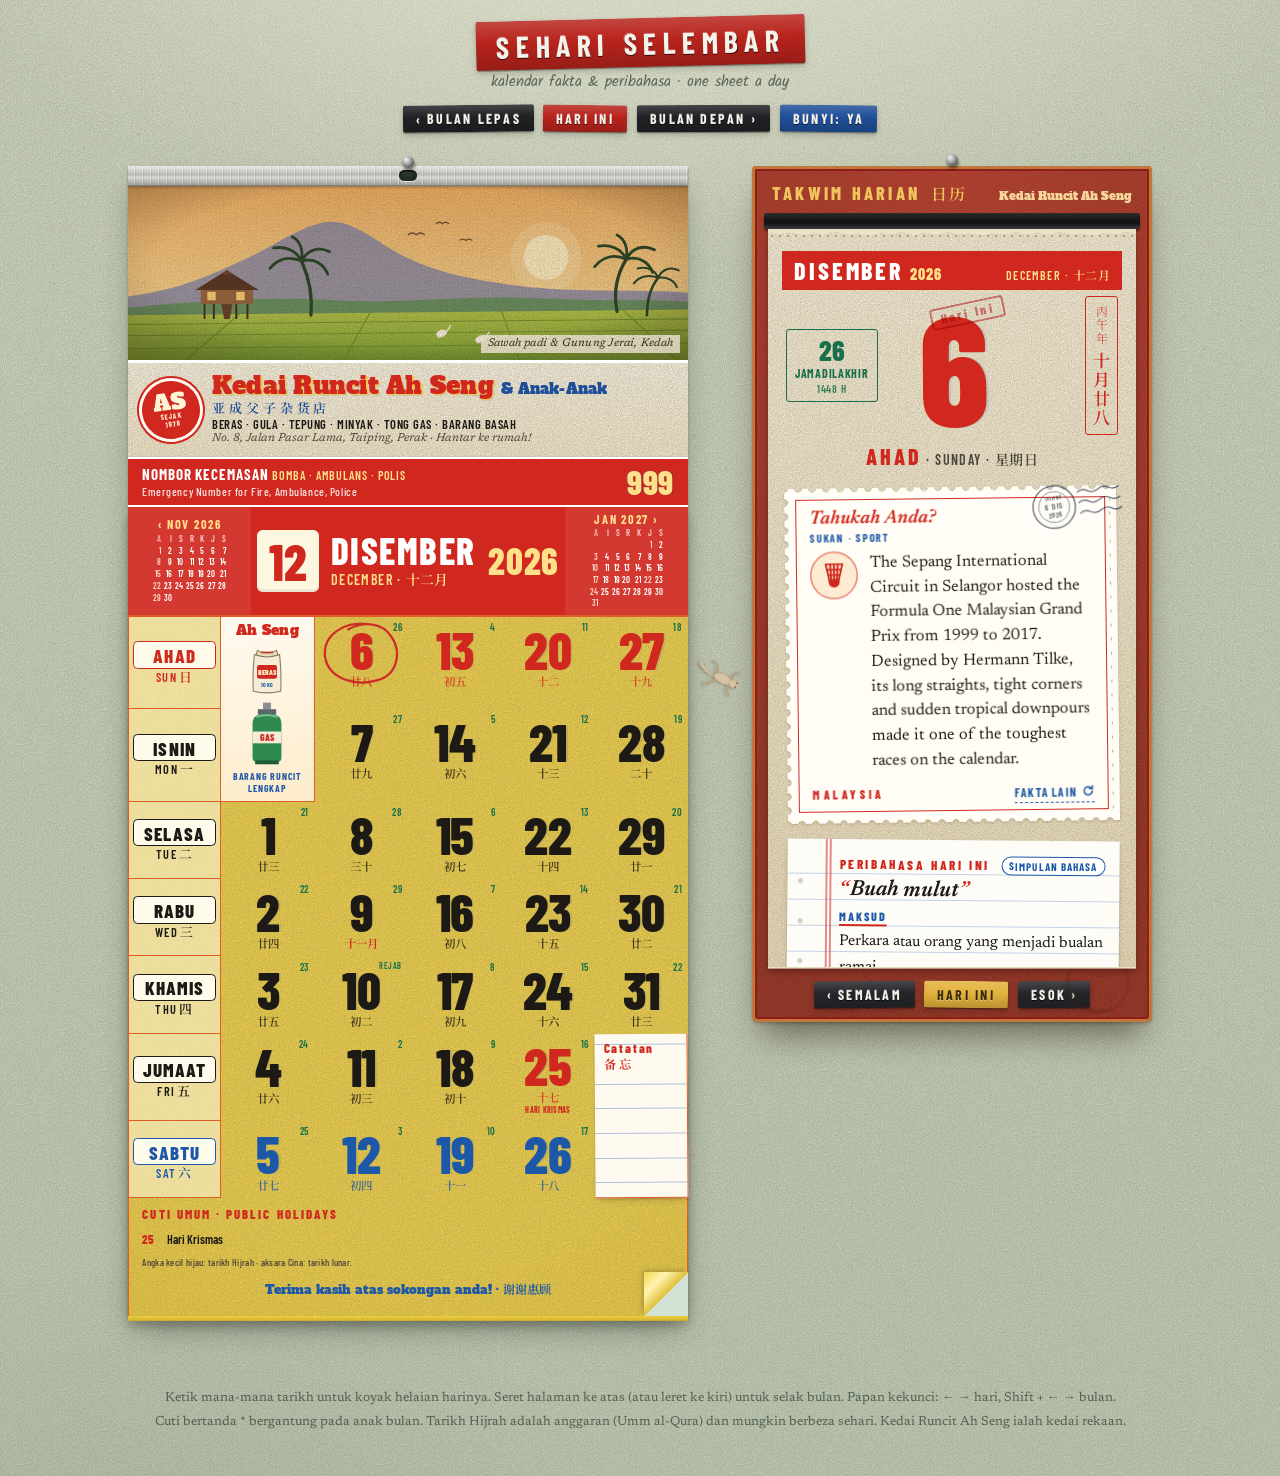
==== kalendar/index.html @ 0733f0f9 "Add Sehari Selembar: a nostalgic Malaysian wall calendar app A kedai-runcit style wall calendar rebu" ====
<!doctype html>
<html lang="ms">
<head>
  <meta charset="utf-8">
  <meta name="viewport" content="width=device-width, initial-scale=1, viewport-fit=cover">
  <title>Sehari Selembar · Kalendar Fakta &amp; Peribahasa</title>
  <meta name="description" content="Kalendar dinding gaya lama: setiap hari ada fakta Malaysia dan peribahasa beserta maksudnya.">
  <meta name="theme-color" content="#b72a22">
  <link rel="manifest" href="manifest.webmanifest">
  <link rel="icon" href="icons/icon.svg" type="image/svg+xml">
  <link rel="apple-touch-icon" href="icons/apple-touch-icon.png">
  <meta name="apple-mobile-web-app-capable" content="yes">
  <meta name="apple-mobile-web-app-title" content="Sehari Selembar">
  <link rel="preconnect" href="https://fonts.googleapis.com">
  <link rel="preconnect" href="https://fonts.gstatic.com" crossorigin>
  <link href="https://fonts.googleapis.com/css2?family=Alfa+Slab+One&family=Barlow+Condensed:wght@500;600;700;800&family=Kalam:wght@400;700&family=Newsreader:ital,opsz,wght@0,6..72,400;0,6..72,600;1,6..72,400;1,6..72,600&display=swap" rel="stylesheet">
  <link href="https://fonts.googleapis.com/css2?family=Noto+Serif+SC:wght@600&display=swap&text=%E5%88%9D%E4%B8%80%E4%BA%8C%E4%B8%89%E5%9B%9B%E4%BA%94%E5%85%AD%E4%B8%83%E5%85%AB%E4%B9%9D%E5%8D%81%E5%BB%BF%E5%8D%85%E6%AD%A3%E5%86%AC%E8%85%8A%E6%9C%88%E9%97%B0%E6%97%A5%E6%98%9F%E6%9C%9F%E5%86%9C%E5%8E%86%E5%B9%B4%E7%94%B2%E4%B9%99%E4%B8%99%E4%B8%81%E6%88%8A%E5%B7%B1%E5%BA%9A%E8%BE%9B%E5%A3%AC%E7%99%B8%E5%AD%90%E4%B8%91%E5%AF%85%E5%8D%AF%E8%BE%B0%E5%B7%B3%E5%8D%88%E6%9C%AA%E7%94%B3%E9%85%89%E6%88%8C%E4%BA%A5%E9%BC%A0%E7%89%9B%E8%99%8E%E5%85%94%E9%BE%99%E8%9B%87%E9%A9%AC%E7%BE%8A%E7%8C%B4%E9%B8%A1%E7%8B%97%E7%8C%AA%E4%BA%9A%E6%88%90%E7%88%B6%E6%9D%82%E8%B4%A7%E5%BA%97%E5%A4%87%E5%BF%98%E8%B0%A2%E6%83%A0%E9%A1%BE" rel="stylesheet">
  <link rel="stylesheet" href="styles.css">
</head>
<body>
  <div class="wall">
    <header class="masthead">
      <h1 class="dymo dymo-title">Sehari Selembar</h1>
      <p class="tagline">kalendar fakta &amp; peribahasa · <span lang="en">one sheet a day</span></p>
      <nav class="tools" aria-label="Kawalan kalendar">
        <button type="button" class="dymo" id="prevMonth" aria-label="Bulan lepas"><span aria-hidden="true">‹</span> Bulan Lepas</button>
        <button type="button" class="dymo dymo-red" id="todayBtn">Hari Ini</button>
        <button type="button" class="dymo" id="nextMonth" aria-label="Bulan depan">Bulan Depan <span aria-hidden="true">›</span></button>
        <button type="button" class="dymo dymo-blue" id="soundBtn" aria-pressed="true">Bunyi: Ya</button>
        <button type="button" class="dymo dymo-green" id="installBtn" hidden>Pasang App</button>
      </nav>
    </header>

    <main class="boards">
      <!-- ============ monthly wall calendar ============ -->
      <section class="cal-wrap" id="calWrap" aria-label="Kalendar bulanan">
        <span class="nail" aria-hidden="true"></span>
        <div class="cal" id="cal">
          <div class="hanger" aria-hidden="true"><span class="hole"></span></div>

          <figure class="scene" aria-hidden="true">
            <svg viewBox="0 0 600 190" preserveAspectRatio="xMidYMid slice" role="presentation">
              <defs>
                <linearGradient id="sky" x1="0" y1="0" x2="0" y2="1">
                  <stop offset="0" stop-color="#f2b46b"/>
                  <stop offset=".55" stop-color="#f7cf8c"/>
                  <stop offset="1" stop-color="#fbe6b4"/>
                </linearGradient>
                <linearGradient id="field" x1="0" y1="0" x2="0" y2="1">
                  <stop offset="0" stop-color="#b9c94e"/>
                  <stop offset="1" stop-color="#7fa63a"/>
                </linearGradient>
                <pattern id="halftone" width="4" height="4" patternUnits="userSpaceOnUse">
                  <circle cx="2" cy="2" r=".8" fill="#3b2a12"/>
                </pattern>
                <radialGradient id="vig" cx=".5" cy=".45" r=".75">
                  <stop offset=".6" stop-color="#000" stop-opacity="0"/>
                  <stop offset="1" stop-color="#3b1d05" stop-opacity=".35"/>
                </radialGradient>
              </defs>
              <rect width="600" height="190" fill="url(#sky)"/>
              <circle cx="448" cy="78" r="24" fill="#fff4cf" opacity=".95"/>
              <circle cx="448" cy="78" r="38" fill="#fff4cf" opacity=".25"/>
              <!-- Gunung Jerai rising over the plain -->
              <path d="M0 120 C60 112 90 96 130 78 C160 64 185 44 215 40 C240 38 262 58 290 74 C330 96 380 104 430 110 C500 116 560 112 600 116 L600 190 L0 190Z" fill="#8f8fb0" opacity=".85"/>
              <path d="M0 132 C80 124 150 120 220 124 C300 128 360 118 440 122 C520 126 570 122 600 126 L600 190 L0 190Z" fill="#6f9468"/>
              <!-- paddy terraces -->
              <path d="M0 140 L600 134 L600 190 L0 190Z" fill="url(#field)"/>
              <g stroke="#6c8c2e" stroke-width="1.2" fill="none" opacity=".75">
                <path d="M0 150 L600 144"/><path d="M0 162 L600 156"/><path d="M0 176 L600 170"/>
                <path d="M120 138 L60 190"/><path d="M260 136 L230 190"/><path d="M400 135 L420 190"/><path d="M530 134 L590 190"/>
              </g>
              <g stroke="#9cb43f" stroke-width=".8" opacity=".6">
                <path d="M10 156 l3 -5 M22 156 l3 -5 M34 156 l3 -5 M46 156 l3 -5 M58 156 l3 -5 M70 156 l3 -5 M82 156 l3 -5 M150 154 l3 -5 M162 154 l3 -5 M174 154 l3 -5 M186 154 l3 -5 M300 152 l3 -5 M312 152 l3 -5 M324 152 l3 -5 M470 150 l3 -5 M482 150 l3 -5 M494 150 l3 -5 M506 150 l3 -5"/>
              </g>
              <!-- rumah kampung on stilts -->
              <g transform="translate(78 92)">
                <path d="M4 34 v18 M14 34 v18 M38 34 v18 M50 34 v18" stroke="#4a2f1f" stroke-width="2"/>
                <rect x="0" y="20" width="56" height="16" fill="#9b6a44"/>
                <rect x="7" y="23" width="9" height="9" fill="#ffd27a"/><rect x="38" y="23" width="9" height="9" fill="#ffd27a"/>
                <path d="M-6 21 L28 0 L62 21Z" fill="#5d3a28"/>
                <path d="M22 4 L34 4 L28 0Z" fill="#7a4a30"/>
                <path d="M22 36 h12 l-3 16 h-6z" fill="#6b4630"/>
              </g>
              <!-- coconut palms -->
              <g fill="none" stroke="#2f4a2b" stroke-linecap="round">
                <path d="M196 140 C198 120 194 100 186 82" stroke-width="3.5"/>
                <path d="M186 82 c-14 -6 -26 -2 -34 8 M186 82 c-6 -12 -18 -16 -30 -14 M186 82 c6 -12 18 -16 30 -10 M186 82 c14 -4 24 4 28 14 M186 82 c2 -12 -2 -22 -10 -26" stroke-width="3"/>
                <path d="M524 136 C520 116 524 96 534 80" stroke-width="3.5"/>
                <path d="M534 80 c-14 -6 -26 -2 -34 8 M534 80 c-6 -12 -18 -16 -30 -14 M534 80 c6 -12 18 -16 30 -10 M534 80 c14 -4 24 4 28 14 M534 80 c2 -12 -2 -22 -10 -26" stroke-width="3"/>
                <path d="M556 140 C556 124 560 110 568 100" stroke-width="2.6"/>
                <path d="M568 100 c-10 -4 -20 -2 -26 6 M568 100 c-4 -10 -14 -12 -22 -10 M568 100 c4 -10 14 -12 22 -8 M568 100 c10 -2 18 4 20 10" stroke-width="2.2"/>
              </g>
              <!-- egrets in the field -->
              <g fill="#fffaf0" stroke="#e7dcc4" stroke-width=".5">
                <path d="M330 160 q6 -8 12 -2 q-2 6 -10 6z"/><path d="M341 158 l5 -7" stroke="#fffaf0" stroke-width="1.5"/>
                <path d="M372 166 q6 -8 12 -2 q-2 6 -10 6z"/><path d="M383 164 l4 -6" stroke="#fffaf0" stroke-width="1.5"/>
              </g>
              <g stroke="#3d2a1a" stroke-width="1.4" fill="none" opacity=".7">
                <path d="M300 54 q5 -4 9 0 q4 -4 9 0"/><path d="M330 42 q4 -3 7 0 q3 -3 7 0"/><path d="M355 60 q4 -3 7 0 q3 -3 7 0"/>
              </g>
              <rect width="600" height="190" fill="url(#halftone)" opacity=".07"/>
              <rect width="600" height="190" fill="url(#vig)"/>
            </svg>
            <figcaption>Sawah padi &amp; Gunung Jerai, Kedah</figcaption>
          </figure>

          <div class="sponsor">
            <div class="sp-badge" aria-hidden="true"><b>AS</b><span>SEJAK<br>1978</span></div>
            <div class="sp-text">
              <p class="sp-name">Kedai Runcit Ah Seng <span>&amp; Anak-Anak</span></p>
              <p class="sp-zh" lang="zh">亚成父子杂货店</p>
              <p class="sp-tag">Beras · Gula · Tepung · Minyak · Tong Gas · Barang Basah</p>
              <p class="sp-addr">No. 8, Jalan Pasar Lama, Taiping, Perak · Hantar ke rumah!</p>
            </div>
          </div>

          <div class="emergency" role="note">
            <span class="em-ms">Nombor Kecemasan <small>Bomba · Ambulans · Polis</small></span>
            <b class="em-num">999</b>
            <span class="em-en" lang="en">Emergency Number for Fire, Ambulance, Police</span>
          </div>

          <div class="pages" id="pages">
            <div class="page-base" id="pageBase"></div>
            <div class="flip-shade" id="flipShade" aria-hidden="true"></div>
            <button type="button" class="dogear" id="dogear" aria-label="Selak ke bulan depan" title="Tarik ke atas untuk selak"></button>
          </div>
        </div>
      </section>

      <!-- ============ daily tear-off pad ============ -->
      <section class="pad-wrap" id="padWrap" aria-label="Takwim harian">
        <div class="pad-backdrop" id="padBackdrop" aria-hidden="true"></div>
        <div class="pad" id="pad">
          <span class="nail" aria-hidden="true"></span>
          <div class="pad-board">
            <div class="pad-head">
              <span class="pad-title">Takwim Harian <i lang="zh">日历</i></span>
              <span class="pad-shop">Kedai Runcit Ah Seng</span>
            </div>
            <div class="pad-binding" aria-hidden="true"></div>
            <div class="pad-stack" id="padStack" aria-live="polite"></div>
            <div class="pad-nav">
              <button type="button" class="dymo" id="prevDay"><span aria-hidden="true">‹</span> Semalam</button>
              <button type="button" class="dymo dymo-red" id="todayDay">Hari Ini</button>
              <button type="button" class="dymo" id="nextDay">Esok <span aria-hidden="true">›</span></button>
            </div>
            <span class="kopi-ring" aria-hidden="true"></span>
          </div>
          <button type="button" class="dymo dymo-close" id="padClose">Tutup <span aria-hidden="true">✕</span></button>
        </div>
      </section>
    </main>

    <footer class="smallprint">
      <p>Ketik mana-mana tarikh untuk koyak helaian harinya. Seret halaman ke atas (atau leret ke kiri) untuk selak bulan. Papan kekunci: ← → hari, Shift + ← → bulan.</p>
      <p>Cuti bertanda * bergantung pada anak bulan. Tarikh Hijrah adalah anggaran (Umm al-Qura) dan mungkin berbeza sehari. Kedai Runcit Ah Seng ialah kedai rekaan.</p>
    </footer>

    <button type="button" class="cicak" id="cicak" aria-label="Cicak di dinding">
      <svg viewBox="0 0 60 90" aria-hidden="true">
        <g class="cicak-body" fill="#d8c4a4" stroke="#b89f7c" stroke-width=".8">
          <path class="leg leg-fl" d="M24 26 L12 20 L8 14" fill="none" stroke-width="3" stroke-linecap="round"/>
          <path class="leg leg-fr" d="M36 26 L48 20 L52 14" fill="none" stroke-width="3" stroke-linecap="round"/>
          <path class="leg leg-bl" d="M24 50 L12 56 L8 64" fill="none" stroke-width="3" stroke-linecap="round"/>
          <path class="leg leg-br" d="M36 50 L48 56 L52 64" fill="none" stroke-width="3" stroke-linecap="round"/>
          <path d="M30 56 C30 66 26 74 20 84 C18 88 22 89 24 85 C30 76 34 66 33 56Z"/>
          <ellipse cx="30" cy="38" rx="8" ry="16"/>
          <ellipse cx="30" cy="16" rx="7" ry="9"/>
          <circle cx="26.5" cy="12" r="1.4" fill="#2b2016" stroke="none"/>
          <circle cx="33.5" cy="12" r="1.4" fill="#2b2016" stroke="none"/>
        </g>
      </svg>
      <span class="cicak-say" aria-hidden="true">cik cik cik!</span>
    </button>
  </div>

  <script src="data/holidays.js"></script>
  <script src="data/facts.js"></script>
  <script src="data/peribahasa.js"></script>
  <script src="app.js"></script>
</body>
</html>
---- kalendar/styles.css ----
/* Sehari Selembar — a Malaysian kedai-runcit wall calendar, as an app. */

:root {
  --wall: #d3e2d4;
  --wall-2: #c3d6c6;
  --wall-ink: #2c3f33;
  --wall-ink-soft: rgba(44, 63, 51, .72);
  --paper-y: #f5d84b;
  --paper-y-2: #ecc937;
  --paper-back: #f1ead2;
  --cream: #fbf5e2;
  --cream-2: #f2e8cb;
  --ink: #1d1a16;
  --ink-soft: #4a4339;
  --red: #d0281f;
  --red-deep: #a41c15;
  --blue: #1d58a8;
  --green: #17704a;
  --rule: #de5d29;
  --gold: #efc45a;
  --board: #b72a22;
  --board-2: #8f1d17;
  --ballpoint: #2448a6;
  --ballpoint-red: #cc1f27;
  --line-blue: rgba(70, 120, 200, .32);

  --display: "Barlow Condensed", "Arial Narrow", "Helvetica Neue", sans-serif;
  --serif: "Newsreader", Georgia, "Times New Roman", serif;
  --hand: "Kalam", "Comic Sans MS", cursive;
  --slab: "Alfa Slab One", Rockwell, "Courier New", serif;
  --zh: "Noto Serif SC", "Songti SC", "SimSun", "PingFang SC", serif;

  --grain: url("data:image/svg+xml,%3Csvg xmlns='http://www.w3.org/2000/svg' width='180' height='180'%3E%3Cfilter id='n'%3E%3CfeTurbulence type='fractalNoise' baseFrequency='.9' numOctaves='3' stitchTiles='stitch'/%3E%3CfeColorMatrix values='0 0 0 0 .25 0 0 0 0 .18 0 0 0 0 .08 0 0 0 .55 0'/%3E%3C/filter%3E%3Crect width='100%25' height='100%25' filter='url(%23n)'/%3E%3C/svg%3E");
  --torn: url("data:image/svg+xml,%3Csvg xmlns='http://www.w3.org/2000/svg' viewBox='0 0 120 10' preserveAspectRatio='none'%3E%3Cpath d='M0 10 L0 5 L4 3 L7 6 L11 2 L15 5 L18 3 L22 6 L26 2 L29 4 L33 1 L37 5 L40 3 L44 6 L48 2 L51 5 L55 3 L59 6 L62 2 L66 4 L70 1 L73 5 L77 3 L81 6 L84 2 L88 5 L92 3 L95 6 L99 2 L103 4 L106 1 L110 5 L114 3 L117 6 L120 3 L120 10Z'/%3E%3C/svg%3E");

  color-scheme: light;
}

@media (prefers-color-scheme: dark) {
  :root {
    --wall: #1f2a25;
    --wall-2: #18211d;
    --wall-ink: #e4ecdf;
    --wall-ink-soft: rgba(228, 236, 223, .7);
    color-scheme: dark;
  }
}

*, *::before, *::after { box-sizing: border-box; }
html { -webkit-text-size-adjust: 100%; }
body {
  margin: 0;
  min-height: 100vh;
  background-color: var(--wall);
  color: var(--wall-ink);
  font-family: var(--serif);
  overflow-x: hidden;
}
button { font: inherit; color: inherit; }
[hidden] { display: none !important; }

/* ---------- the wall ---------- */
.wall {
  position: relative;
  min-height: 100vh;
  padding: 18px 16px 40px;
  background:
    radial-gradient(1200px 700px at 50% -10%, rgba(255, 250, 230, .55), transparent 60%),
    radial-gradient(900px 600px at 10% 110%, rgba(0, 0, 0, .06), transparent 60%),
    var(--grain),
    linear-gradient(var(--wall), var(--wall-2));
  background-size: auto, auto, 180px 180px, auto;
}
@media (prefers-color-scheme: dark) {
  .wall {
    background:
      radial-gradient(900px 600px at 50% 0%, rgba(255, 196, 110, .16), transparent 65%),
      var(--grain),
      linear-gradient(var(--wall), var(--wall-2));
    background-size: auto, 180px 180px, auto;
  }
}

.masthead {
  display: flex;
  flex-direction: column;
  align-items: center;
  gap: 6px;
  margin: 0 auto 26px;
  text-align: center;
}
.tagline {
  margin: 0;
  font: 400 15px/1.2 var(--hand);
  color: var(--wall-ink-soft);
}
.tools {
  display: flex;
  flex-wrap: wrap;
  justify-content: center;
  gap: 10px 10px;
  margin-top: 8px;
}

/* ---------- Dymo embossed label tape (all buttons) ---------- */
.dymo {
  --tape: #1f2124;
  position: relative;
  display: inline-flex;
  align-items: center;
  gap: .35em;
  margin: 0;
  padding: 7px 13px 6px;
  border: 0;
  border-radius: 2px;
  background:
    linear-gradient(180deg, rgba(255,255,255,.16), rgba(255,255,255,0) 45%, rgba(0,0,0,.18)),
    var(--tape);
  color: #f6f3ea;
  font: 700 14px/1 var(--display);
  letter-spacing: .16em;
  text-transform: uppercase;
  text-shadow: 0 1px 0 rgba(0,0,0,.65), 0 -1px 0 rgba(255,255,255,.25);
  box-shadow: 0 1px 1px rgba(0,0,0,.35), 0 3px 6px rgba(0,0,0,.18);
  cursor: pointer;
  transform: rotate(var(--tilt, -.6deg));
  transition: transform .15s ease, box-shadow .15s ease, filter .15s ease;
  -webkit-tap-highlight-color: transparent;
  touch-action: manipulation;
}
.dymo:nth-child(2n) { --tilt: .7deg; }
.dymo:nth-child(3n) { --tilt: -.3deg; }
.dymo:hover { filter: brightness(1.12); transform: rotate(var(--tilt, -.6deg)) translateY(-1px); }
.dymo:active { transform: rotate(var(--tilt, -.6deg)) translateY(1px) scale(.98); box-shadow: 0 1px 1px rgba(0,0,0,.35); }
.dymo:focus-visible { outline: 2px dashed var(--ballpoint); outline-offset: 3px; }
.dymo-red { --tape: #b8231c; }
.dymo-blue { --tape: #1f4f99; }
.dymo-green { --tape: #1b6b45; }
.dymo-title {
  --tape: #b8231c;
  --tilt: -1.4deg;
  margin: 0;
  padding: 10px 20px 9px;
  font-size: clamp(22px, 5.4vw, 30px);
  letter-spacing: .22em;
  cursor: default;
}
.dymo-title:hover { filter: none; transform: rotate(var(--tilt)); }
.dymo[aria-pressed="false"] { --tape: #5d5f63; }

/* ---------- layout of things hung on the wall ---------- */
.boards {
  display: flex;
  justify-content: center;
  align-items: flex-start;
  gap: 64px;
}
.cal-wrap {
  position: relative;
  z-index: 1;
  width: min(560px, 100%);
  padding-top: 8px;
}
.nail {
  position: absolute;
  z-index: 6;
  top: -2px;
  left: 50%;
  width: 12px;
  height: 12px;
  margin-left: -6px;
  border-radius: 50%;
  background: radial-gradient(circle at 35% 30%, #f4f4f4, #9a9a9a 45%, #555 75%);
  box-shadow: 1px 3px 3px rgba(0,0,0,.45);
}

/* ---------- the calendar (cardboard backing + pages) ---------- */
.cal {
  position: relative;
  transform-origin: 50% 0;
  background: #fffdf6;
  box-shadow:
    0 1px 0 rgba(255,255,255,.6) inset,
    0 2px 3px rgba(0,0,0,.18),
    0 18px 28px -8px rgba(30, 40, 30, .45);
  animation: hang-swing 2.6s cubic-bezier(.3,.6,.4,1) both;
}
.cal.nudge { animation: nudge 1.3s cubic-bezier(.3,.6,.4,1); }
@keyframes hang-swing {
  0% { transform: rotate(2.4deg); }
  25% { transform: rotate(-1.6deg); }
  50% { transform: rotate(.9deg); }
  72% { transform: rotate(-.4deg); }
  100% { transform: rotate(0); }
}
@keyframes nudge {
  0% { transform: rotate(0); }
  20% { transform: rotate(-.7deg); }
  45% { transform: rotate(.45deg); }
  70% { transform: rotate(-.2deg); }
  100% { transform: rotate(0); }
}

.hanger {
  position: relative;
  z-index: 4;
  height: 20px;
  background:
    repeating-linear-gradient(90deg, rgba(255,255,255,.0) 0 6px, rgba(255,255,255,.35) 6px 7px, rgba(0,0,0,.08) 7px 8px),
    linear-gradient(180deg, #e9e9e6, #b8b9b6 45%, #d8d8d4 60%, #9c9d99);
  border-bottom: 1px solid #7d7e7a;
  box-shadow: 0 2px 2px rgba(0,0,0,.2);
}
.hanger .hole {
  position: absolute;
  left: 50%;
  top: 4px;
  width: 18px;
  height: 11px;
  margin-left: -9px;
  border-radius: 6px;
  background: radial-gradient(ellipse at 50% 30%, #2c3a30, #1a221d);
  box-shadow: inset 0 1px 2px rgba(0,0,0,.8), 0 1px 0 rgba(255,255,255,.6);
}

.scene {
  position: relative;
  margin: 0;
  aspect-ratio: 600 / 190;
  overflow: hidden;
  border-bottom: 3px solid #fff;
}
.scene svg { display: block; width: 100%; height: 100%; }
.scene::after { /* photo gloss + grain */
  content: "";
  position: absolute;
  inset: 0;
  background: linear-gradient(115deg, rgba(255,255,255,.22), transparent 35%), var(--grain);
  background-size: auto, 180px 180px;
  mix-blend-mode: multiply;
  opacity: .9;
  pointer-events: none;
}
.scene figcaption {
  position: absolute;
  right: 8px;
  bottom: 7px;
  padding: 2px 7px;
  background: rgba(255, 252, 240, .88);
  color: #3a2e20;
  font: italic 400 11px/1.3 var(--serif);
  letter-spacing: .02em;
}

.sponsor {
  display: flex;
  align-items: center;
  gap: 12px;
  padding: 10px 14px 9px;
  background:
    var(--grain),
    linear-gradient(#fffdf4, #fbf3dc);
  background-size: 180px 180px, auto;
  border-bottom: 1px solid rgba(0,0,0,.08);
}
.sp-badge {
  flex: none;
  display: grid;
  place-items: center;
  align-content: center;
  width: 58px;
  height: 58px;
  border-radius: 50%;
  background: var(--red);
  color: #fff5d6;
  box-shadow: 0 0 0 3px #fffaf0, 0 0 0 5px var(--red);
  transform: rotate(-8deg);
}
.sp-badge b { font: 400 22px/1 var(--slab); letter-spacing: .02em; }
.sp-badge span { font: 700 7.5px/1.05 var(--display); letter-spacing: .14em; text-align: center; }
.sp-text { min-width: 0; }
.sp-text p { margin: 0; }
.sp-name {
  font: 400 clamp(17px, 4.6vw, 24px)/1.05 var(--slab);
  color: var(--red);
  text-shadow: 1.2px 1.2px 0 #f2c94c, 2px 2px 0 rgba(0,0,0,.08);
  letter-spacing: .01em;
}
.sp-name span { font-size: .62em; color: #1f4f99; text-shadow: none; white-space: nowrap; }
.sp-zh { font: 600 13px/1.4 var(--zh); color: #1f4f99; letter-spacing: .3em; }
.sp-tag { font: 600 12.5px/1.25 var(--display); color: var(--ink); letter-spacing: .04em; text-transform: uppercase; }
.sp-addr { font: italic 400 11.5px/1.3 var(--serif); color: var(--ink-soft); }

.emergency {
  display: grid;
  grid-template-columns: 1fr auto;
  grid-template-areas: "ms num" "en num";
  align-items: center;
  column-gap: 10px;
  padding: 6px 14px 6px;
  background: var(--red);
  color: #fff;
  border-top: 2px solid #fff;
  border-bottom: 2px solid #fff;
}
.em-ms { grid-area: ms; font: 700 15px/1.05 var(--display); letter-spacing: .06em; text-transform: uppercase; }
.em-ms small { font-weight: 600; font-size: 12px; letter-spacing: .08em; color: #ffe08a; }
.em-en { grid-area: en; font: 500 11.5px/1.15 var(--display); letter-spacing: .05em; color: rgba(255,255,255,.88); }
.em-num {
  grid-area: num;
  font: 800 34px/1 var(--display);
  letter-spacing: .02em;
  color: #ffe08a;
  text-shadow: 1px 0 0 rgba(0,0,0,.25), -1px 0 0 rgba(120,190,255,.25);
}

/* ---------- the month pages ---------- */
.pages {
  position: relative;
  z-index: 3;
  perspective: 2800px;
  perspective-origin: 50% 20%;
  touch-action: pan-y;
}
.page-base {
  position: relative;
  /* thickness of the remaining pages underneath */
  box-shadow: 0 2px 0 #e8c93c, 0 4px 0 #dcbc33, 0 5px 0 #cfae2b, 0 9px 10px rgba(0,0,0,.22);
}
.flip-shade {
  position: absolute;
  inset: 0;
  z-index: 1;
  pointer-events: none;
  background: linear-gradient(180deg, rgba(40, 25, 0, .55), rgba(40, 25, 0, .15) 70%, rgba(40,25,0,0));
  opacity: 0;
}

.page {
  container-type: inline-size;
  position: relative;
  background:
    var(--grain),
    radial-gradient(120% 90% at 50% 40%, var(--paper-y) 60%, var(--paper-y-2));
  background-size: 180px 180px, auto;
  color: var(--ink);
  user-select: none;
  -webkit-user-select: none;
}

.mhead {
  display: grid;
  grid-template-columns: 1fr 2.4fr 1fr;
  align-items: stretch;
  gap: 0;
  background: var(--red);
  color: #fff;
  border-bottom: 2px solid var(--rule);
}
.mtitle {
  display: flex;
  align-items: center;
  justify-content: center;
  gap: 2.2cqi;
  padding: 1.6cqi 1cqi;
}
.mnum {
  display: grid;
  place-items: center;
  min-width: 11cqi;
  height: 11cqi;
  padding: 0 1.2cqi;
  background: #fff8e0;
  color: var(--red);
  font: 800 9cqi/1 var(--display);
  border-radius: 1cqi;
  box-shadow: inset 0 -.5cqi 0 rgba(0,0,0,.08);
}
.mname { display: flex; flex-direction: column; line-height: 1; }
.mname b { font: 800 6.6cqi/0.95 var(--display); letter-spacing: .04em; }
.mname small { font: 600 2.5cqi/1.2 var(--display); letter-spacing: .1em; text-transform: uppercase; color: #ffe08a; margin-top: .5cqi; }
.mname small span { font-family: var(--zh); letter-spacing: 0; }
.myear { font: 800 6.6cqi/1 var(--display); color: #ffe08a; letter-spacing: .02em; }

.mini {
  min-width: 0;
  overflow: hidden;
  display: flex;
  flex-direction: column;
  align-items: center;
  justify-content: center;
  gap: .4cqi;
  margin: 0;
  padding: 1cqi 1.2cqi;
  border: 0;
  background: rgba(255,255,255,.08);
  color: #fff;
  cursor: pointer;
  -webkit-tap-highlight-color: transparent;
}
.mini:hover { background: rgba(255,255,255,.16); }
.mini:focus-visible { outline: 2px dashed #fff; outline-offset: -3px; }
.mini-t { font: 700 2.2cqi/1 var(--display); letter-spacing: .14em; color: #ffe08a; }
.mini-g {
  display: grid;
  grid-template-columns: repeat(7, 1fr);
  gap: 0 .5cqi;
  font: 600 1.55cqi/1.35 var(--display);
  text-align: right;
}
.mini-g i { font-style: normal; opacity: .75; }
.mini-g .r { color: #ffd0c4; }
.mini.prev .mini-t::before { content: "‹ "; }
.mini.next .mini-t::after { content: " ›"; }
@container (max-width: 460px) {
  .mini-g { display: none; }
  .mini-t { font-size: 3.4cqi; }
}

.grid {
  display: grid;
  grid-template-columns: 16.5% repeat(5, 1fr);
  grid-template-rows: repeat(7, auto);
  border-left: 1.5px solid var(--rule);
}
.grid > * {
  border-right: 1.5px solid var(--rule);
  border-bottom: 1.5px solid var(--rule);
}
.lbl {
  display: flex;
  flex-direction: column;
  justify-content: center;
  align-items: center;
  gap: .3cqi;
  padding: .8cqi;
  background: rgba(255, 250, 225, .55);
  color: var(--ink);
}
.lbl b {
  display: block;
  width: 100%;
  padding: .7cqi 0 .5cqi;
  border: 1.5px solid currentColor;
  border-radius: .8cqi;
  background: #fffbea;
  font: 800 3.4cqi/1 var(--display);
  letter-spacing: .06em;
  text-align: center;
  white-space: nowrap;
  overflow: hidden;
}
.lbl span { font: 600 2.2cqi/1 var(--display); letter-spacing: .12em; text-transform: uppercase; }
.lbl span i { font: 600 2.3cqi/1 var(--zh); font-style: normal; margin-left: .3cqi; }
.lbl.sun { color: var(--red); }
.lbl.sat { color: var(--blue); }

.day {
  position: relative;
  display: flex;
  flex-direction: column;
  align-items: center;
  justify-content: center;
  min-width: 0;
  aspect-ratio: 5 / 4.15;
  margin: 0;
  padding: 1.6cqi .4cqi 1cqi;
  border: 0;
  border-radius: 0;
  background: transparent;
  color: var(--ink);
  font-family: var(--display);
  cursor: pointer;
  -webkit-tap-highlight-color: transparent;
  transition: background-color .15s ease;
}
.day:hover { background-color: rgba(120, 70, 0, .07); }
.day:active { background-color: rgba(120, 70, 0, .13); }
.day:focus-visible { outline: 2px dashed var(--ballpoint); outline-offset: -4px; z-index: 2; }
.day .num {
  position: relative;
  z-index: 1;
  font-weight: 800;
  font-size: 9.4cqi;
  line-height: .86;
  letter-spacing: -.01em;
  /* a whisper of offset-print misregistration */
  text-shadow: .25cqi 0 0 rgba(30, 90, 170, .12);
}
.day .lun {
  position: relative;
  z-index: 1;
  margin-top: .7cqi;
  font: 600 max(8px, 2.05cqi)/1 var(--zh);
  opacity: .82;
  white-space: nowrap;
}
.day .lun.new { color: var(--red); opacity: 1; }
.day .hij {
  position: absolute;
  top: .9cqi;
  right: 1.1cqi;
  font: 600 max(8px, 1.85cqi)/1 var(--display);
  color: var(--green);
  letter-spacing: .02em;
}
.day .hij.new { text-transform: uppercase; font-size: max(7px, 1.5cqi); letter-spacing: .06em; }
.day .hol {
  position: relative;
  z-index: 1;
  max-width: 100%;
  margin-top: .5cqi;
  padding: 0 .4cqi;
  font: 700 max(7px, 1.45cqi)/1.05 var(--display);
  letter-spacing: .03em;
  text-transform: uppercase;
  color: var(--red);
  text-align: center;
  display: -webkit-box;
  -webkit-line-clamp: 2;
  -webkit-box-orient: vertical;
  overflow: hidden;
}
@container (max-width: 470px) {
  .day .hol { font-size: 0; margin-top: .4cqi; }
  .day .hol::before { content: "★"; font-size: 9px; }
}
.day.red { color: var(--red); }
.day.blue { color: var(--blue); }

/* today: someone circled it in red ballpoint */
.day .ring {
  position: absolute;
  z-index: 2;
  left: 50%;
  top: 50%;
  width: 92%;
  height: 92%;
  transform: translate(-50%, -54%) rotate(-6deg);
  pointer-events: none;
  overflow: visible;
}
.day .ring path {
  fill: none;
  stroke: var(--ballpoint-red);
  stroke-width: 2.3;
  stroke-linecap: round;
  vector-effect: non-scaling-stroke;
  stroke-dasharray: 100;
  stroke-dashoffset: 0;
  opacity: .9;
}
.page-base .day .ring path { animation: draw-ring .9s .5s cubic-bezier(.6,.1,.3,1) both; }
@keyframes draw-ring { from { stroke-dashoffset: 100; } to { stroke-dashoffset: 0; } }

/* selected: highlighter swipe */
.day.today.sel::before { display: none; }
.day.sel::before {
  content: "";
  position: absolute;
  z-index: 0;
  left: 14%;
  right: 12%;
  top: 30%;
  height: 36%;
  border-radius: 3px 8px 4px 9px;
  background: rgba(255, 90, 160, .42);
  transform: rotate(-3deg);
  mix-blend-mode: multiply;
}
/* has a note: a little ballpoint scribble */
.day.note::after {
  content: "";
  position: absolute;
  left: 9%;
  bottom: 8%;
  width: 22%;
  height: 7px;
  background: url("data:image/svg+xml,%3Csvg xmlns='http://www.w3.org/2000/svg' viewBox='0 0 30 8'%3E%3Cpath d='M1 5 C5 1 7 8 11 4 S17 1 19 5 S25 7 29 2' fill='none' stroke='%232448a6' stroke-width='1.6' stroke-linecap='round'/%3E%3C/svg%3E") no-repeat center / contain;
}

/* two dates sharing a cell, split by a diagonal (24/31) */
.split { position: relative; aspect-ratio: 5 / 4.15; }
.split .day { position: absolute; inset: 0; aspect-ratio: auto; padding: 0; }
.split .half.a { clip-path: polygon(0 0, 100% 0, 0 100%); align-items: flex-start; justify-content: flex-start; padding: 1.2cqi 0 0 1.6cqi; }
.split .half.b { clip-path: polygon(100% 0, 100% 100%, 0 100%); align-items: flex-end; justify-content: flex-end; padding: 0 1.6cqi 1.2cqi 0; }
.split .num { font-size: 6.4cqi; }
.split .lun { font-size: max(7px, 1.7cqi); margin-top: .3cqi; }
.split .hij, .split .hol { display: none; }
.split .ring { width: 60%; height: 60%; }
.split .half.a .ring { left: 30%; top: 32%; }
.split .half.b .ring { left: 70%; top: 72%; }
.split .day.today.sel::before { display: none; }
.day.sel::before { left: 6%; right: 52%; top: 12%; height: 30%; }
.split .half.b.sel::before { left: 50%; right: 6%; top: 58%; }
.split .diag { position: absolute; inset: 0; width: 100%; height: 100%; pointer-events: none; }
.split .diag line { stroke: var(--rule); stroke-width: 1.5; vector-effect: non-scaling-stroke; }

/* fillers: the sponsor's goods in the empty leading cells, memo lines at the end */
.filler {
  position: relative;
  display: flex;
  flex-direction: column;
  align-items: center;
  justify-content: center;
  gap: 1cqi;
  padding: 1.2cqi;
  overflow: hidden;
  background: #fffaf0;
  color: var(--ink);
  text-align: center;
}
.filler.lead { background: linear-gradient(170deg, #fffaf0, #fdeccb); }
.filler .goods { display: flex; align-items: flex-end; justify-content: center; gap: .8cqi; flex-wrap: wrap; }
.filler .goods svg { width: 7.5cqi; height: auto; }
.filler.k1 .goods svg:not(:first-child), .filler.k2 .goods svg:nth-child(n+3) { display: none; }
.filler .ad-h { font: 400 2.5cqi/1 var(--slab); color: var(--red); letter-spacing: .02em; }
.filler .ad-s { font: 700 1.75cqi/1.15 var(--display); letter-spacing: .08em; text-transform: uppercase; color: var(--blue); }
.filler .ad-burst {
  display: grid;
  place-items: center;
  width: 10cqi;
  height: 10cqi;
  background: var(--red);
  color: #fff5c8;
  font: 800 1.9cqi/1 var(--display);
  letter-spacing: .04em;
  clip-path: polygon(50% 0, 61% 18%, 82% 10%, 79% 32%, 100% 40%, 84% 55%, 96% 75%, 73% 76%, 68% 98%, 50% 84%, 32% 98%, 27% 76%, 4% 75%, 16% 55%, 0 40%, 21% 32%, 18% 10%, 39% 18%);
  transform: rotate(-10deg);
}
.filler.k1 .ad-s, .filler.k1 .ad-burst, .filler.k2 .ad-burst { display: none; }
.filler.memo {
  justify-content: flex-start;
  align-items: stretch;
  padding: 1.4cqi 1.6cqi;
  background:
    repeating-linear-gradient(180deg, transparent 0 calc(4.4cqi - 1px), rgba(29, 88, 168, .35) calc(4.4cqi - 1px) 4.4cqi),
    #fffaf0;
  background-position: 0 4.6cqi;
}
.filler.memo b { font: 800 2.3cqi/1 var(--display); letter-spacing: .14em; color: var(--red); text-align: left; white-space: nowrap; overflow: hidden; }
.filler.memo b i { display: block; margin-top: .5cqi; font: 600 2.2cqi/1 var(--zh); font-style: normal; letter-spacing: .3em; }
.filler.orn svg { width: 7cqi; }

.mfoot {
  display: grid;
  grid-template-columns: 1fr;
  gap: .8cqi;
  min-height: 21cqi;
  padding: 1.8cqi 2.4cqi 2cqi;
  font-family: var(--display);
  border-left: 1.5px solid var(--rule);
  border-right: 1.5px solid var(--rule);
}
.mfoot-h { font: 800 2.3cqi/1 var(--display); letter-spacing: .16em; text-transform: uppercase; color: var(--red); }
.mfoot ul {
  display: grid;
  grid-template-columns: 1fr 1fr;
  gap: .5cqi 3cqi;
  margin: 0;
  padding: 0;
  list-style: none;
  font: 600 max(10px, 2.2cqi)/1.2 var(--display);
}
.mfoot li { display: flex; gap: 1cqi; align-items: baseline; min-width: 0; }
.mfoot li b { flex: none; min-width: 3.4cqi; color: var(--red); font-weight: 800; }
.mfoot li span { overflow: hidden; text-overflow: ellipsis; white-space: nowrap; }
.mfoot li.none { color: var(--ink-soft); font-style: italic; font-family: var(--serif); font-weight: 400; }
.mfoot-n { font: 500 max(8.5px, 1.75cqi)/1.2 var(--display); color: var(--ink-soft); letter-spacing: .03em; }
.mfoot-shop { font: 400 max(10px, 2.2cqi)/1.2 var(--slab); color: var(--blue); text-align: center; margin-top: .4cqi; }
.mfoot-shop span { font-family: var(--zh); font-weight: 600; }
@container (max-width: 420px) {
  .mfoot ul { grid-template-columns: 1fr; }
}

/* dog-ear: grab here to lift the page */
.dogear {
  position: absolute;
  z-index: 4;
  right: 0;
  bottom: 0;
  width: 44px;
  height: 44px;
  margin: 0;
  padding: 0;
  border: 0;
  background: linear-gradient(315deg, var(--wall) 0 49%, transparent 49.5%);
  cursor: grab;
  touch-action: none;
  -webkit-tap-highlight-color: transparent;
}
.dogear::before {
  content: "";
  position: absolute;
  inset: 0;
  background: linear-gradient(315deg, transparent 0 50%, #e2c23b 50%, #fff3b0 74%, #f2d652);
  filter: drop-shadow(-2px -2px 2px rgba(0,0,0,.18));
  transition: transform .25s ease;
  transform-origin: 100% 100%;
}
.dogear:hover::before, .dogear:focus-visible::before { transform: scale(1.18); }
.dogear:focus-visible { outline: 2px dashed var(--ballpoint); outline-offset: 2px; }

/* ---------- the page curl (built by app.js) ---------- */
/* while a page is lifted it passes in front of the nail, hanger and cicak */
.wall.flipping .cal-wrap { z-index: 30; }
.wall.flipping .cal-wrap > .nail { z-index: 0; }
.wall.flipping .hanger { z-index: 1; }
.flipper {
  position: absolute;
  z-index: 3;
  inset: 0;
  transform-style: preserve-3d;
  pointer-events: none;
}
.strip {
  position: absolute;
  left: 0;
  right: 0;
  transform-origin: 50% 0;
  transform-style: preserve-3d;
  will-change: transform;
}
.face {
  position: absolute;
  left: 0;
  right: 0;
  top: 0;
  height: calc(100% + 1px);
  overflow: hidden;
  backface-visibility: hidden;
  -webkit-backface-visibility: hidden;
}
.face-inner { position: absolute; left: 0; right: 0; top: 0; }
.face.back {
  transform: rotateX(180deg);
  background: #efe6ca;
}
.face .shade { position: absolute; inset: 0; pointer-events: none; }

/* ---------- daily tear-off pad ---------- */
.pad-wrap { position: relative; width: 400px; flex: none; }
.pad {
  position: sticky;
  top: 20px;
  padding-top: 8px;
}
.pad-board {
  position: relative;
  display: flex;
  flex-direction: column;
  height: min(880px, calc(100vh - 44px));
  min-height: 560px;
  padding: 12px 14px 14px;
  background:
    var(--grain),
    radial-gradient(130% 80% at 50% 0%, var(--board), var(--board-2));
  background-size: 180px 180px, auto;
  border-radius: 4px 4px 6px 6px;
  box-shadow:
    inset 0 0 0 3px rgba(239, 196, 90, .55),
    inset 0 0 0 5px var(--board-2),
    0 2px 3px rgba(0,0,0,.2),
    0 22px 30px -10px rgba(30, 20, 10, .5);
  transform-origin: 50% 0;
  animation: hang-swing 2.8s .15s cubic-bezier(.3,.6,.4,1) both;
}
.pad .nail { top: -4px; }
.pad-head {
  display: flex;
  align-items: baseline;
  justify-content: space-between;
  gap: 8px;
  padding: 6px 6px 10px;
  color: var(--gold);
}
.pad-title { font: 800 18px/1 var(--display); letter-spacing: .18em; text-transform: uppercase; white-space: nowrap; }
.pad-title i { font: 600 16px/1 var(--zh); font-style: normal; letter-spacing: .1em; margin-left: 4px; }
.pad-shop { font: 400 11.5px/1 var(--slab); color: #ffe7a6; opacity: .9; white-space: nowrap; overflow: hidden; text-overflow: ellipsis; min-width: 0; }
.pad-binding {
  position: relative;
  z-index: 3;
  height: 16px;
  margin: 0 -2px;
  background:
    linear-gradient(180deg, #2b2b2b, #111 60%, #3a3a3a);
  border-radius: 3px;
  box-shadow: 0 2px 2px rgba(0,0,0,.45);
}
.pad-binding::after { /* torn stubs of yesterdays */
  content: "";
  position: absolute;
  left: 4px;
  right: 4px;
  top: 100%;
  height: 7px;
  background: #efe5c9;
  -webkit-mask: var(--torn) 0 0 / 100% 100%;
  mask: var(--torn) 0 0 / 100% 100%;
  transform: scaleY(-1);
  opacity: .95;
}
.pad-stack {
  position: relative;
  z-index: 1;
  flex: 1;
  min-height: 0;
  margin: 0 2px;
}
.sheet {
  position: absolute;
  inset: 0;
  overflow-y: auto;
  overflow-x: hidden;
  overscroll-behavior: contain;
  padding: 18px 18px 22px;
  background:
    var(--grain),
    linear-gradient(180deg, #fffaea, var(--cream) 30%, var(--cream-2));
  background-size: 180px 180px, auto;
  color: var(--ink);
  box-shadow: var(--stack-shadow, 0 2px 0 #e6dcbf, 0 4px 0 #dcd0ae, 0 6px 6px rgba(0,0,0,.25));
  transform-origin: 0 0;
  touch-action: pan-y;
  scrollbar-width: thin;
  scrollbar-color: rgba(120, 90, 40, .35) transparent;
}
.sheet::before { /* perforation holes along the top */
  content: "";
  position: absolute;
  left: 0;
  right: 0;
  top: 5px;
  height: 4px;
  background: radial-gradient(circle, rgba(90, 60, 20, .35) 1.1px, transparent 1.6px) 0 0 / 8px 4px repeat-x;
}
.sheet.tearing {
  overflow: hidden;
  -webkit-mask: var(--torn) 0 0 / 100% 9px no-repeat, linear-gradient(#000, #000) 0 8px / 100% 100% no-repeat;
  mask: var(--torn) 0 0 / 100% 9px no-repeat, linear-gradient(#000, #000) 0 8px / 100% 100% no-repeat;
  box-shadow: 0 10px 24px rgba(0,0,0,.3);
  z-index: 5;
}

.sh-head {
  display: flex;
  flex-wrap: wrap;
  align-items: baseline;
  justify-content: space-between;
  gap: 8px;
  padding: 8px 12px 7px;
  margin: 4px -4px 0;
  background: var(--red);
  color: #fff;
}
.sh-month { font: 800 24px/1 var(--display); letter-spacing: .12em; text-transform: uppercase; }
.sh-month small { font-size: 16px; color: #ffe08a; letter-spacing: .06em; margin-left: 6px; }
.sh-sub { white-space: nowrap; font: 600 12px/1 var(--display); letter-spacing: .12em; text-transform: uppercase; color: #ffe08a; }
.sh-sub i { font: 600 12px/1 var(--zh); font-style: normal; letter-spacing: .04em; }

.sh-main {
  position: relative;
  display: grid;
  grid-template-columns: 1fr auto 1fr;
  align-items: center;
  gap: 6px;
  padding: 6px 0 0;
}
.sh-num {
  font: 800 clamp(120px, 34vw, 156px)/.86 var(--display);
  letter-spacing: -.03em;
  text-align: center;
  text-shadow: 1.5px 0 0 rgba(30, 90, 170, .14), -1px 0 0 rgba(255, 210, 60, .25);
}
.sh-num.red { color: var(--red); }
.sh-num.blue { color: var(--blue); }
.sh-hijri {
  justify-self: start;
  display: flex;
  flex-direction: column;
  gap: 2px;
  padding: 6px 8px;
  border: 1.5px solid var(--green);
  border-radius: 3px;
  color: var(--green);
  font-family: var(--display);
  text-align: center;
}
.sh-hijri b { font-size: 28px; font-weight: 800; line-height: 1; }
.sh-hijri span { font-size: 12px; font-weight: 700; letter-spacing: .06em; text-transform: uppercase; }
.sh-hijri small { font-size: 11px; font-weight: 600; letter-spacing: .08em; opacity: .85; }
.sh-lunar {
  justify-self: end;
  display: flex;
  flex-direction: column;
  align-items: center;
  padding: 7px 7px 8px;
  border: 1.5px solid var(--red);
  border-radius: 3px;
  color: var(--red);
  font-family: var(--zh);
}
.sh-lunar b { font-size: 17px; font-weight: 600; line-height: 1.12; }
.sh-lunar small { font-size: 12px; line-height: 1.15; opacity: .8; }
.sh-lunar i { height: 5px; }
.sh-day {
  margin: 8px 0 0;
  text-align: center;
  font: 600 14px/1.2 var(--display);
  letter-spacing: .1em;
  text-transform: uppercase;
  color: var(--ink-soft);
}
.sh-day b { font-size: 22px; font-weight: 800; color: var(--ink); letter-spacing: .14em; }
.sh-day b.red { color: var(--red); }
.sh-day b.blue { color: var(--blue); }
.sh-day i { font-family: var(--zh); font-style: normal; letter-spacing: .04em; }
.sh-hol {
  position: relative;
  margin: 10px auto 0;
  width: fit-content;
  max-width: 100%;
  padding: 5px 18px 4px;
  background: var(--red);
  color: #fff;
  font: 700 14px/1.2 var(--display);
  letter-spacing: .08em;
  text-transform: uppercase;
  text-align: center;
  clip-path: polygon(0 0, 100% 0, calc(100% - 9px) 50%, 100% 100%, 0 100%, 9px 50%);
}
.sh-hol small { display: block; font-weight: 500; font-size: 11.5px; letter-spacing: .06em; color: #ffe08a; }
.sh-stamp-today {
  position: absolute;
  top: 12px;
  right: 34%;
  padding: 3px 8px 2px;
  border: 2.5px solid var(--ballpoint-red);
  border-radius: 4px;
  color: var(--ballpoint-red);
  font: 800 13px/1 var(--display);
  letter-spacing: .2em;
  transform: rotate(-12deg);
  opacity: .78;
  mix-blend-mode: multiply;
  -webkit-mask: var(--grain) 0 0 / 120px 120px, linear-gradient(#000, #000);
  -webkit-mask-composite: source-out;
  mask: var(--grain) 0 0 / 120px 120px exclude, linear-gradient(#000, #000);
}

.sh-cards { display: flex; flex-direction: column; gap: 18px; margin-top: 18px; }

/* "Tahukah Anda?" — a fact printed on a perforated stamp */
.stamp {
  --stamp-bg: #fffdf5;
  position: relative;
  padding: 7px;
  background: radial-gradient(circle at 7px 7px, transparent 3.6px, var(--stamp-bg) 4px) -7px -7px / 14px 14px;
  filter: drop-shadow(0 1.5px 1.5px rgba(70, 40, 0, .22));
  transform: rotate(-.7deg);
}
.stamp-in {
  position: relative;
  padding: 12px 14px 11px;
  background: var(--stamp-bg);
  outline: 1.5px solid var(--red);
  outline-offset: -5px;
}
.stamp-top { display: flex; flex-wrap: wrap; align-items: baseline; gap: 2px 10px; padding: 2px 70px 0 4px; }
.stamp-kicker { font: italic 600 19px/1.1 var(--serif); color: var(--red); }
.stamp-cat { font: 700 11px/1 var(--display); letter-spacing: .16em; text-transform: uppercase; color: var(--blue); white-space: nowrap; }
.stamp-body { display: flex; gap: 12px; align-items: flex-start; padding: 8px 4px 0; }
.stamp-icon {
  flex: none;
  display: grid;
  place-items: center;
  width: 48px;
  height: 48px;
  border-radius: 50%;
  background: #fdebd2;
  color: var(--red);
  box-shadow: inset 0 0 0 1.5px rgba(208, 40, 31, .5);
}
.stamp-icon svg { width: 30px; height: 30px; }
.stamp-text { margin: 0; font: 400 16.5px/1.5 var(--serif); color: var(--ink); text-wrap: pretty; }
.stamp-foot { display: flex; align-items: center; justify-content: space-between; gap: 8px; margin-top: 10px; padding: 0 4px; }
.stamp-val { font: 800 12px/1 var(--display); letter-spacing: .3em; color: var(--red); }
.postmark {
  position: absolute;
  top: -14px;
  right: -12px;
  width: 92px;
  height: 50px;
  color: rgba(28, 38, 72, .62);
  pointer-events: none;
  transform: rotate(-9deg);
  mix-blend-mode: multiply;
}
.postmark text { font: 700 9px var(--display); letter-spacing: .08em; fill: currentColor; }

.redraw {
  display: inline-flex;
  align-items: center;
  gap: 5px;
  margin: 0;
  padding: 3px 0;
  border: 0;
  border-bottom: 1.5px dashed currentColor;
  background: none;
  color: var(--blue);
  font: 700 12px/1.2 var(--display);
  letter-spacing: .1em;
  text-transform: uppercase;
  cursor: pointer;
}
.redraw:hover { color: var(--red); }
.redraw:focus-visible { outline: 2px dashed var(--ballpoint); outline-offset: 3px; }
.redraw svg { width: 13px; height: 13px; }

/* Peribahasa — written up in a school exercise book */
.exbook {
  --lh: 26px;
  position: relative;
  padding: 12px 14px 14px 52px;
  background:
    linear-gradient(90deg, transparent 38px, rgba(214, 60, 60, .6) 38px 39.5px, transparent 39.5px 42px, rgba(214, 60, 60, .6) 42px 43.5px, transparent 43.5px),
    repeating-linear-gradient(180deg, transparent 0 calc(var(--lh) - 1px), var(--line-blue) calc(var(--lh) - 1px) var(--lh)),
    #fdfcf6;
  background-position: 0 0, 0 9px, 0 0;
  box-shadow: 0 1px 2px rgba(0,0,0,.18), 0 4px 10px -4px rgba(70, 40, 0, .3);
  transform: rotate(.5deg);
}
.exbook::before { /* binding staples on the left */
  content: "";
  position: absolute;
  left: 10px;
  top: 22px;
  bottom: 22px;
  width: 6px;
  background: radial-gradient(circle, #c9c3b5 2.4px, transparent 2.8px) 0 0 / 6px 40px repeat-y;
  opacity: .8;
}
.ex-label { display: flex; flex-wrap: wrap; align-items: baseline; justify-content: space-between; gap: 4px 8px; line-height: var(--lh); }
.ex-title { font: 800 13px/var(--lh) var(--display); letter-spacing: .2em; text-transform: uppercase; color: var(--red); }
.ex-jenis {
  padding: 1px 7px;
  border: 1.3px solid var(--blue);
  border-radius: 10px;
  color: var(--blue);
  font: 700 11px/1.4 var(--display);
  letter-spacing: .1em;
  text-transform: uppercase;
  background: #fff;
}
.ex-p {
  margin: 0;
  font: italic 600 22px/var(--lh) var(--serif);
  color: var(--ink);
  padding: 0 0 0;
  text-wrap: balance;
}
.ex-p::before { content: "\201C"; color: var(--red); margin-right: 1px; }
.ex-p::after { content: "\201D"; color: var(--red); margin-left: 1px; }
.ex-row { margin: 0; }
.ex-k {
  display: block;
  font: 800 12px/var(--lh) var(--display);
  letter-spacing: .16em;
  text-transform: uppercase;
  color: var(--blue);
}
.ex-k u { text-decoration-color: var(--red); text-decoration-thickness: 1.5px; text-underline-offset: 3px; }
.ex-row p { margin: 0; font: 400 15.5px/var(--lh) var(--serif); }
.ex-row.hand p { font: 400 16.5px/var(--lh) var(--hand); color: var(--ballpoint); }
.ex-tick {
  position: absolute;
  right: 12px;
  bottom: 30px;
  width: 38px;
  height: 30px;
  pointer-events: none;
}
.ex-tick path { fill: none; stroke: var(--ballpoint-red); stroke-width: 3; stroke-linecap: round; stroke-linejoin: round; opacity: .85; }
.ex-foot { display: flex; justify-content: flex-end; padding-top: 4px; line-height: var(--lh); }

/* Catatan — a memo slip held by a paper clip */
.memo {
  position: relative;
  padding: 16px 14px 10px;
  background:
    repeating-linear-gradient(180deg, transparent 0 27px, rgba(160, 110, 40, .28) 27px 28px),
    #fff6b8;
  background-position: 0 34px, 0 0;
  box-shadow: 0 1px 2px rgba(0,0,0,.18), 0 6px 10px -6px rgba(70, 40, 0, .35);
  transform: rotate(-.4deg);
}
.memo-clip { position: absolute; top: -14px; left: 22px; width: 18px; height: 44px; }
.memo-clip path { fill: none; stroke: #8d9196; stroke-width: 2.2; stroke-linecap: round; }
.memo label { display: block; padding-left: 26px; font: 800 13px/1.4 var(--display); letter-spacing: .2em; text-transform: uppercase; color: #8a5a12; }
.memo label i { font: 600 12px/1 var(--zh); font-style: normal; letter-spacing: .1em; margin-left: 4px; }
.memo textarea {
  display: block;
  width: 100%;
  min-height: 84px;
  margin: 2px 0 0;
  padding: 0;
  border: 0;
  outline: 0;
  resize: vertical;
  background: transparent;
  color: var(--ballpoint);
  font: 400 19px/28px var(--hand);
}
.memo textarea::placeholder { color: rgba(36, 72, 166, .38); }
.memo:focus-within { box-shadow: 0 0 0 2px rgba(36, 72, 166, .35), 0 6px 10px -6px rgba(70, 40, 0, .35); }

.sh-foot {
  display: flex;
  justify-content: space-between;
  gap: 8px;
  margin-top: 18px;
  padding-top: 8px;
  border-top: 1px dashed rgba(90, 60, 20, .35);
  font: 600 11.5px/1.3 var(--display);
  letter-spacing: .08em;
  text-transform: uppercase;
  color: var(--ink-soft);
}

.pad-nav {
  display: flex;
  justify-content: center;
  gap: 10px;
  padding-top: 14px;
}
.pad-nav .dymo { --tape: #24262a; }
.pad-nav .dymo-red { --tape: #e3b23c; color: #3a2a06; text-shadow: 0 1px 0 rgba(255,255,255,.4); }
.kopi-ring {
  position: absolute;
  z-index: 0;
  right: 22px;
  bottom: 8px;
  width: 64px;
  height: 64px;
  border-radius: 50%;
  border: 3px solid rgba(70, 30, 10, .22);
  border-right-color: rgba(70, 30, 10, .1);
  border-bottom-width: 5px;
  transform: rotate(24deg);
  pointer-events: none;
}
.dymo-close { display: none; }
.pad-backdrop { display: none; }

/* ---------- small print ---------- */
.smallprint {
  max-width: 1040px;
  margin: 72px auto 0;
  text-align: center;
  font: 400 13px/1.55 var(--serif);
  color: var(--wall-ink-soft);
}
.smallprint p { margin: 0 0 4px; }

/* ---------- the cicak ---------- */
.cicak {
  position: absolute;
  z-index: 20;
  top: 0;
  left: 0;
  width: 34px;
  height: 52px;
  margin: 0;
  padding: 0;
  border: 0;
  background: none;
  cursor: pointer;
  transform: translate(var(--cx, 12px), var(--cy, 120px)) rotate(var(--cr, 20deg));
  transition: transform 1.1s cubic-bezier(.5, 0, .3, 1);
  -webkit-tap-highlight-color: transparent;
  filter: drop-shadow(1px 2px 1.5px rgba(0,0,0,.25));
}
.cicak svg { width: 100%; height: 100%; overflow: visible; }
.cicak:focus-visible { outline: 2px dashed var(--ballpoint); outline-offset: 4px; border-radius: 50%; }
.cicak.moving .leg { animation: scurry .16s steps(2) infinite; }
.cicak.moving .leg-fr, .cicak.moving .leg-bl { animation-delay: -.08s; }
@keyframes scurry { 50% { transform: translateY(2px); } }
.cicak-say {
  position: absolute;
  left: 50%;
  bottom: 100%;
  padding: 3px 8px;
  border-radius: 10px;
  background: #fffdf2;
  color: var(--ink);
  font: 700 13px/1.2 var(--hand);
  white-space: nowrap;
  box-shadow: 0 2px 4px rgba(0,0,0,.2);
  opacity: 0;
  transform: translate(-50%, 4px) rotate(calc(-1 * var(--cr, 20deg)));
  transition: opacity .2s, transform .2s;
  pointer-events: none;
}
.cicak.talk .cicak-say { opacity: 1; transform: translate(-50%, -4px) rotate(calc(-1 * var(--cr, 20deg))); }

/* ---------- narrow screens: the pad becomes a sheet you open ---------- */
@media (max-width: 1039px) {
  .boards { display: block; }
  .cal-wrap { margin: 0 auto; }
  .pad-wrap {
    position: fixed;
    z-index: 50;
    inset: 0;
    width: auto;
    display: flex;
    justify-content: center;
    align-items: flex-start;
    padding: 18px 12px 12px;
    visibility: hidden;
    pointer-events: none;
  }
  .pad-wrap.open { visibility: visible; pointer-events: auto; }
  .pad-backdrop {
    display: block;
    position: absolute;
    inset: 0;
    background: rgba(20, 24, 20, .55);
    opacity: 0;
    transition: opacity .3s ease;
  }
  .pad-wrap.open .pad-backdrop { opacity: 1; }
  .pad {
    position: relative;
    top: 0;
    width: min(430px, 100%);
    transform: translateY(-110%);
    transition: transform .55s cubic-bezier(.3, 1.25, .5, 1);
  }
  .pad-wrap.open .pad { transform: translateY(0); }
  .pad-board { height: calc(100dvh - 92px); min-height: 0; animation: none; }
  .pad-wrap.open .pad-board { animation: hang-swing 2s .35s cubic-bezier(.3,.6,.4,1) both; }
  .pad-shop { display: none; }
  .dymo-close { display: inline-flex; position: absolute; right: 6px; bottom: -42px; --tape: #f6f3ea; color: #1f2124; text-shadow: 0 1px 0 rgba(255,255,255,.6); }
  body.pad-open { overflow: hidden; }
}
@media (max-width: 1039px) and (max-height: 640px) {
  .pad-board { height: calc(100dvh - 80px); }
}
@media (max-width: 520px) {
  .wall { padding: 14px 10px 32px; }
  .tools { gap: 8px; }
  .tools .dymo { font-size: 12.5px; padding: 6px 10px 5px; letter-spacing: .12em; }
  .sponsor { gap: 10px; padding: 8px 10px; }
  .sp-badge { width: 46px; height: 46px; }
  .sp-badge b { font-size: 17px; }
  .sp-badge span { font-size: 6px; }
  .sp-tag { font-size: 11px; }
  .sp-addr { font-size: 10.5px; }
  .emergency { padding: 5px 10px; }
  .em-ms { font-size: 13px; }
  .em-ms small { font-size: 10.5px; }
  .em-en { font-size: 10px; }
  .em-num { font-size: 28px; }
  .sheet { padding: 16px 14px 20px; }
  .stamp-text { font-size: 16px; }
  .ex-p { font-size: 20px; }
  .exbook { padding-left: 48px; }
}

@media (prefers-reduced-motion: reduce) {
  .cal, .pad-board, .pad-wrap.open .pad-board { animation: none !important; }
  .page-base .day .ring path { animation: none; }
  .pad { transition: none; }
  .cicak { transition: none; }
}
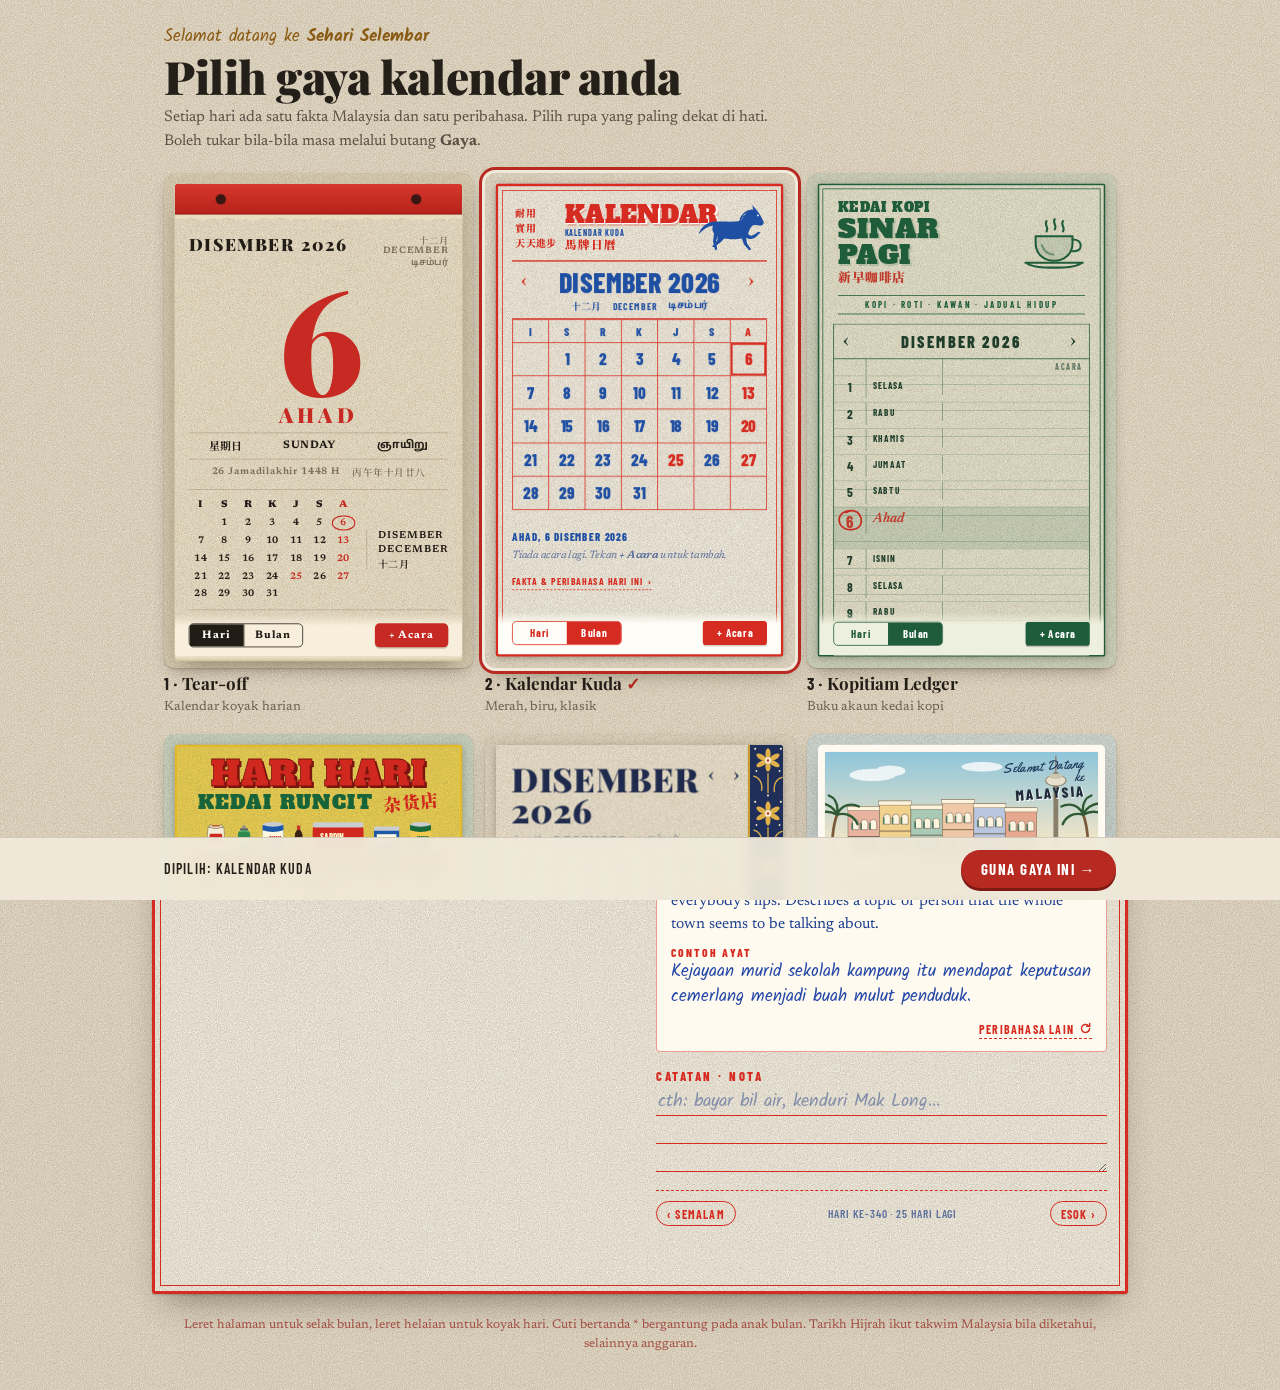
==== commit a250211c: "Add nine selectable calendar styles with onboarding and an agenda Rebuild the Sehari Selembar UI as " ====
--- a/kalendar/index.html
+++ b/kalendar/index.html
@@ -4,7 +4,7 @@
   <meta charset="utf-8">
   <meta name="viewport" content="width=device-width, initial-scale=1, viewport-fit=cover">
   <title>Sehari Selembar · Kalendar Fakta &amp; Peribahasa</title>
-  <meta name="description" content="Kalendar dinding gaya lama: setiap hari ada fakta Malaysia dan peribahasa beserta maksudnya.">
+  <meta name="description" content="Kalendar gaya lama Malaysia: setiap hari ada fakta Malaysia, peribahasa beserta maksudnya, dan jadual acara anda.">
   <meta name="theme-color" content="#b72a22">
   <link rel="manifest" href="manifest.webmanifest">
   <link rel="icon" href="icons/icon.svg" type="image/svg+xml">
@@ -13,167 +13,76 @@
   <meta name="apple-mobile-web-app-title" content="Sehari Selembar">
   <link rel="preconnect" href="https://fonts.googleapis.com">
   <link rel="preconnect" href="https://fonts.gstatic.com" crossorigin>
-  <link href="https://fonts.googleapis.com/css2?family=Alfa+Slab+One&family=Barlow+Condensed:wght@500;600;700;800&family=Kalam:wght@400;700&family=Newsreader:ital,opsz,wght@0,6..72,400;0,6..72,600;1,6..72,400;1,6..72,600&display=swap" rel="stylesheet">
-  <link href="https://fonts.googleapis.com/css2?family=Noto+Serif+SC:wght@600&display=swap&text=%E5%88%9D%E4%B8%80%E4%BA%8C%E4%B8%89%E5%9B%9B%E4%BA%94%E5%85%AD%E4%B8%83%E5%85%AB%E4%B9%9D%E5%8D%81%E5%BB%BF%E5%8D%85%E6%AD%A3%E5%86%AC%E8%85%8A%E6%9C%88%E9%97%B0%E6%97%A5%E6%98%9F%E6%9C%9F%E5%86%9C%E5%8E%86%E5%B9%B4%E7%94%B2%E4%B9%99%E4%B8%99%E4%B8%81%E6%88%8A%E5%B7%B1%E5%BA%9A%E8%BE%9B%E5%A3%AC%E7%99%B8%E5%AD%90%E4%B8%91%E5%AF%85%E5%8D%AF%E8%BE%B0%E5%B7%B3%E5%8D%88%E6%9C%AA%E7%94%B3%E9%85%89%E6%88%8C%E4%BA%A5%E9%BC%A0%E7%89%9B%E8%99%8E%E5%85%94%E9%BE%99%E8%9B%87%E9%A9%AC%E7%BE%8A%E7%8C%B4%E9%B8%A1%E7%8B%97%E7%8C%AA%E4%BA%9A%E6%88%90%E7%88%B6%E6%9D%82%E8%B4%A7%E5%BA%97%E5%A4%87%E5%BF%98%E8%B0%A2%E6%83%A0%E9%A1%BE" rel="stylesheet">
+  <link href="https://fonts.googleapis.com/css2?family=Alfa+Slab+One&family=Barlow+Condensed:wght@500;600;700;800&family=Kalam:wght@400;700&family=Newsreader:ital,opsz,wght@0,6..72,400;0,6..72,600;1,6..72,400;1,6..72,600&family=Playfair+Display:ital,wght@0,700;0,900;1,700&family=Special+Elite&family=Yellowtail&display=swap" rel="stylesheet">
+  <link href="https://fonts.googleapis.com/css2?family=Noto+Serif+SC:wght@600;900&display=swap&text=%E5%88%9D%E4%B8%80%E4%BA%8C%E4%B8%89%E5%9B%9B%E4%BA%94%E5%85%AD%E4%B8%83%E5%85%AB%E4%B9%9D%E5%8D%81%E5%BB%BF%E5%8D%85%E6%AD%A3%E5%86%AC%E8%85%8A%E6%9C%88%E9%97%B0%E6%97%A5%E6%98%9F%E6%9C%9F%E5%86%9C%E5%8E%86%E5%B9%B4%E7%94%B2%E4%B9%99%E4%B8%99%E4%B8%81%E6%88%8A%E5%B7%B1%E5%BA%9A%E8%BE%9B%E5%A3%AC%E7%99%B8%E5%AD%90%E4%B8%91%E5%AF%85%E5%8D%AF%E8%BE%B0%E5%B7%B3%E5%8D%88%E6%9C%AA%E7%94%B3%E9%85%89%E6%88%8C%E4%BA%A5%E9%BC%A0%E7%89%9B%E8%99%8E%E5%85%94%E9%BE%99%E8%9B%87%E9%A9%AC%E7%BE%8A%E7%8C%B4%E9%B8%A1%E7%8B%97%E7%8C%AA%E4%BA%9A%E6%88%90%E7%88%B6%E6%9D%82%E8%B4%A7%E5%BA%97%E5%A4%87%E5%BF%98%E8%B0%A2%E6%83%A0%E9%A1%BE%E8%80%90%E7%94%A8%E5%AF%A6%E5%A4%A9%E9%80%B2%E6%AD%A5%E9%A6%AC%E7%89%8C%E6%9B%86%E6%96%B0%E6%97%A9%E5%92%96%E5%95%A1%E8%B2%A8" rel="stylesheet">
+  <link href="https://fonts.googleapis.com/css2?family=Noto+Sans+Tamil:wght@500;700&display=swap&text=%E0%AE%9C%E0%AE%A9%E0%AE%B5%E0%AE%B0%E0%AE%BF%E0%AE%AA%E0%AF%8D%E0%AE%AE%E0%AE%BE%E0%AE%9A%E0%AE%8F%E0%AE%B2%E0%AF%87%E0%AF%82%E0%AF%88%E0%AE%86%E0%AE%95%E0%AE%B8%E0%AE%9F%E0%AF%86%E0%AE%85%E0%AF%8B%E0%AE%A8%E0%AE%9E%E0%AE%AF%E0%AE%B1%E0%AF%81%E0%AE%A4%E0%AE%99%E0%AE%B3%E0%AE%B4" rel="stylesheet">
   <link rel="stylesheet" href="styles.css">
 </head>
-<body>
-  <div class="wall">
-    <header class="masthead">
-      <h1 class="dymo dymo-title">Sehari Selembar</h1>
-      <p class="tagline">kalendar fakta &amp; peribahasa · <span lang="en">one sheet a day</span></p>
-      <nav class="tools" aria-label="Kawalan kalendar">
-        <button type="button" class="dymo" id="prevMonth" aria-label="Bulan lepas"><span aria-hidden="true">‹</span> Bulan Lepas</button>
-        <button type="button" class="dymo dymo-red" id="todayBtn">Hari Ini</button>
-        <button type="button" class="dymo" id="nextMonth" aria-label="Bulan depan">Bulan Depan <span aria-hidden="true">›</span></button>
-        <button type="button" class="dymo dymo-blue" id="soundBtn" aria-pressed="true">Bunyi: Ya</button>
-        <button type="button" class="dymo dymo-green" id="installBtn" hidden>Pasang App</button>
-      </nav>
+<body data-bg="kuda">
+  <div class="shell" id="shell" data-theme="kuda">
+    <header class="topbar">
+      <span class="brand">Sehari Selembar</span>
+      <div class="top-actions">
+        <button type="button" class="chip" id="todayBtn">Hari Ini</button>
+        <button type="button" class="chip" id="themeBtn" aria-haspopup="dialog">Gaya</button>
+        <button type="button" class="chip" id="soundBtn" aria-pressed="true">Bunyi</button>
+        <button type="button" class="chip" id="installBtn" hidden>Pasang</button>
+      </div>
     </header>
 
-    <main class="boards">
-      <!-- ============ monthly wall calendar ============ -->
-      <section class="cal-wrap" id="calWrap" aria-label="Kalendar bulanan">
-        <span class="nail" aria-hidden="true"></span>
-        <div class="cal" id="cal">
-          <div class="hanger" aria-hidden="true"><span class="hole"></span></div>
-
-          <figure class="scene" aria-hidden="true">
-            <svg viewBox="0 0 600 190" preserveAspectRatio="xMidYMid slice" role="presentation">
-              <defs>
-                <linearGradient id="sky" x1="0" y1="0" x2="0" y2="1">
-                  <stop offset="0" stop-color="#f2b46b"/>
-                  <stop offset=".55" stop-color="#f7cf8c"/>
-                  <stop offset="1" stop-color="#fbe6b4"/>
-                </linearGradient>
-                <linearGradient id="field" x1="0" y1="0" x2="0" y2="1">
-                  <stop offset="0" stop-color="#b9c94e"/>
-                  <stop offset="1" stop-color="#7fa63a"/>
-                </linearGradient>
-                <pattern id="halftone" width="4" height="4" patternUnits="userSpaceOnUse">
-                  <circle cx="2" cy="2" r=".8" fill="#3b2a12"/>
-                </pattern>
-                <radialGradient id="vig" cx=".5" cy=".45" r=".75">
-                  <stop offset=".6" stop-color="#000" stop-opacity="0"/>
-                  <stop offset="1" stop-color="#3b1d05" stop-opacity=".35"/>
-                </radialGradient>
-              </defs>
-              <rect width="600" height="190" fill="url(#sky)"/>
-              <circle cx="448" cy="78" r="24" fill="#fff4cf" opacity=".95"/>
-              <circle cx="448" cy="78" r="38" fill="#fff4cf" opacity=".25"/>
-              <!-- Gunung Jerai rising over the plain -->
-              <path d="M0 120 C60 112 90 96 130 78 C160 64 185 44 215 40 C240 38 262 58 290 74 C330 96 380 104 430 110 C500 116 560 112 600 116 L600 190 L0 190Z" fill="#8f8fb0" opacity=".85"/>
-              <path d="M0 132 C80 124 150 120 220 124 C300 128 360 118 440 122 C520 126 570 122 600 126 L600 190 L0 190Z" fill="#6f9468"/>
-              <!-- paddy terraces -->
-              <path d="M0 140 L600 134 L600 190 L0 190Z" fill="url(#field)"/>
-              <g stroke="#6c8c2e" stroke-width="1.2" fill="none" opacity=".75">
-                <path d="M0 150 L600 144"/><path d="M0 162 L600 156"/><path d="M0 176 L600 170"/>
-                <path d="M120 138 L60 190"/><path d="M260 136 L230 190"/><path d="M400 135 L420 190"/><path d="M530 134 L590 190"/>
-              </g>
-              <g stroke="#9cb43f" stroke-width=".8" opacity=".6">
-                <path d="M10 156 l3 -5 M22 156 l3 -5 M34 156 l3 -5 M46 156 l3 -5 M58 156 l3 -5 M70 156 l3 -5 M82 156 l3 -5 M150 154 l3 -5 M162 154 l3 -5 M174 154 l3 -5 M186 154 l3 -5 M300 152 l3 -5 M312 152 l3 -5 M324 152 l3 -5 M470 150 l3 -5 M482 150 l3 -5 M494 150 l3 -5 M506 150 l3 -5"/>
-              </g>
-              <!-- rumah kampung on stilts -->
-              <g transform="translate(78 92)">
-                <path d="M4 34 v18 M14 34 v18 M38 34 v18 M50 34 v18" stroke="#4a2f1f" stroke-width="2"/>
-                <rect x="0" y="20" width="56" height="16" fill="#9b6a44"/>
-                <rect x="7" y="23" width="9" height="9" fill="#ffd27a"/><rect x="38" y="23" width="9" height="9" fill="#ffd27a"/>
-                <path d="M-6 21 L28 0 L62 21Z" fill="#5d3a28"/>
-                <path d="M22 4 L34 4 L28 0Z" fill="#7a4a30"/>
-                <path d="M22 36 h12 l-3 16 h-6z" fill="#6b4630"/>
-              </g>
-              <!-- coconut palms -->
-              <g fill="none" stroke="#2f4a2b" stroke-linecap="round">
-                <path d="M196 140 C198 120 194 100 186 82" stroke-width="3.5"/>
-                <path d="M186 82 c-14 -6 -26 -2 -34 8 M186 82 c-6 -12 -18 -16 -30 -14 M186 82 c6 -12 18 -16 30 -10 M186 82 c14 -4 24 4 28 14 M186 82 c2 -12 -2 -22 -10 -26" stroke-width="3"/>
-                <path d="M524 136 C520 116 524 96 534 80" stroke-width="3.5"/>
-                <path d="M534 80 c-14 -6 -26 -2 -34 8 M534 80 c-6 -12 -18 -16 -30 -14 M534 80 c6 -12 18 -16 30 -10 M534 80 c14 -4 24 4 28 14 M534 80 c2 -12 -2 -22 -10 -26" stroke-width="3"/>
-                <path d="M556 140 C556 124 560 110 568 100" stroke-width="2.6"/>
-                <path d="M568 100 c-10 -4 -20 -2 -26 6 M568 100 c-4 -10 -14 -12 -22 -10 M568 100 c4 -10 14 -12 22 -8 M568 100 c10 -2 18 4 20 10" stroke-width="2.2"/>
-              </g>
-              <!-- egrets in the field -->
-              <g fill="#fffaf0" stroke="#e7dcc4" stroke-width=".5">
-                <path d="M330 160 q6 -8 12 -2 q-2 6 -10 6z"/><path d="M341 158 l5 -7" stroke="#fffaf0" stroke-width="1.5"/>
-                <path d="M372 166 q6 -8 12 -2 q-2 6 -10 6z"/><path d="M383 164 l4 -6" stroke="#fffaf0" stroke-width="1.5"/>
-              </g>
-              <g stroke="#3d2a1a" stroke-width="1.4" fill="none" opacity=".7">
-                <path d="M300 54 q5 -4 9 0 q4 -4 9 0"/><path d="M330 42 q4 -3 7 0 q3 -3 7 0"/><path d="M355 60 q4 -3 7 0 q3 -3 7 0"/>
-              </g>
-              <rect width="600" height="190" fill="url(#halftone)" opacity=".07"/>
-              <rect width="600" height="190" fill="url(#vig)"/>
-            </svg>
-            <figcaption>Sawah padi &amp; Gunung Jerai, Kedah</figcaption>
-          </figure>
-
-          <div class="sponsor">
-            <div class="sp-badge" aria-hidden="true"><b>AS</b><span>SEJAK<br>1978</span></div>
-            <div class="sp-text">
-              <p class="sp-name">Kedai Runcit Ah Seng <span>&amp; Anak-Anak</span></p>
-              <p class="sp-zh" lang="zh">亚成父子杂货店</p>
-              <p class="sp-tag">Beras · Gula · Tepung · Minyak · Tong Gas · Barang Basah</p>
-              <p class="sp-addr">No. 8, Jalan Pasar Lama, Taiping, Perak · Hantar ke rumah!</p>
-            </div>
-          </div>
-
-          <div class="emergency" role="note">
-            <span class="em-ms">Nombor Kecemasan <small>Bomba · Ambulans · Polis</small></span>
-            <b class="em-num">999</b>
-            <span class="em-en" lang="en">Emergency Number for Fire, Ambulance, Police</span>
-          </div>
-
-          <div class="pages" id="pages">
-            <div class="page-base" id="pageBase"></div>
-            <div class="flip-shade" id="flipShade" aria-hidden="true"></div>
-            <button type="button" class="dogear" id="dogear" aria-label="Selak ke bulan depan" title="Tarik ke atas untuk selak"></button>
-          </div>
+    <main class="card" id="card" data-tab="month">
+      <section class="pane pane-month" id="paneMonth" aria-label="Paparan bulan">
+        <div class="masthead" id="masthead"></div>
+        <div class="pages" id="pages">
+          <div class="page-base" id="pageBase"></div>
+          <div class="flip-shade" id="flipShade" aria-hidden="true"></div>
         </div>
+        <div class="summary" id="summary" aria-live="polite"></div>
       </section>
 
-      <!-- ============ daily tear-off pad ============ -->
-      <section class="pad-wrap" id="padWrap" aria-label="Takwim harian">
-        <div class="pad-backdrop" id="padBackdrop" aria-hidden="true"></div>
-        <div class="pad" id="pad">
-          <span class="nail" aria-hidden="true"></span>
-          <div class="pad-board">
-            <div class="pad-head">
-              <span class="pad-title">Takwim Harian <i lang="zh">日历</i></span>
-              <span class="pad-shop">Kedai Runcit Ah Seng</span>
-            </div>
-            <div class="pad-binding" aria-hidden="true"></div>
-            <div class="pad-stack" id="padStack" aria-live="polite"></div>
-            <div class="pad-nav">
-              <button type="button" class="dymo" id="prevDay"><span aria-hidden="true">‹</span> Semalam</button>
-              <button type="button" class="dymo dymo-red" id="todayDay">Hari Ini</button>
-              <button type="button" class="dymo" id="nextDay">Esok <span aria-hidden="true">›</span></button>
-            </div>
-            <span class="kopi-ring" aria-hidden="true"></span>
-          </div>
-          <button type="button" class="dymo dymo-close" id="padClose">Tutup <span aria-hidden="true">✕</span></button>
+      <section class="pane pane-day" id="paneDay" aria-label="Paparan hari">
+        <div class="day-stack" id="dayStack" aria-live="polite"></div>
+      </section>
+
+      <nav class="bottombar" aria-label="Paparan">
+        <div class="seg" role="tablist">
+          <button type="button" role="tab" data-tab="day" id="tabDay">Hari</button>
+          <button type="button" role="tab" data-tab="month" id="tabMonth">Bulan</button>
         </div>
-      </section>
+        <button type="button" class="btn-acara" id="addEvent"><span aria-hidden="true">+</span> Acara</button>
+      </nav>
     </main>
 
-    <footer class="smallprint">
-      <p>Ketik mana-mana tarikh untuk koyak helaian harinya. Seret halaman ke atas (atau leret ke kiri) untuk selak bulan. Papan kekunci: ← → hari, Shift + ← → bulan.</p>
-      <p>Cuti bertanda * bergantung pada anak bulan. Tarikh Hijrah adalah anggaran (Umm al-Qura) dan mungkin berbeza sehari. Kedai Runcit Ah Seng ialah kedai rekaan.</p>
-    </footer>
+    <p class="smallprint">Leret halaman untuk selak bulan, leret helaian untuk koyak hari. Cuti bertanda * bergantung pada anak bulan. Tarikh Hijrah ikut takwim Malaysia bila diketahui, selainnya anggaran.</p>
 
-    <button type="button" class="cicak" id="cicak" aria-label="Cicak di dinding">
-      <svg viewBox="0 0 60 90" aria-hidden="true">
-        <g class="cicak-body" fill="#d8c4a4" stroke="#b89f7c" stroke-width=".8">
-          <path class="leg leg-fl" d="M24 26 L12 20 L8 14" fill="none" stroke-width="3" stroke-linecap="round"/>
-          <path class="leg leg-fr" d="M36 26 L48 20 L52 14" fill="none" stroke-width="3" stroke-linecap="round"/>
-          <path class="leg leg-bl" d="M24 50 L12 56 L8 64" fill="none" stroke-width="3" stroke-linecap="round"/>
-          <path class="leg leg-br" d="M36 50 L48 56 L52 64" fill="none" stroke-width="3" stroke-linecap="round"/>
-          <path d="M30 56 C30 66 26 74 20 84 C18 88 22 89 24 85 C30 76 34 66 33 56Z"/>
-          <ellipse cx="30" cy="38" rx="8" ry="16"/>
-          <ellipse cx="30" cy="16" rx="7" ry="9"/>
-          <circle cx="26.5" cy="12" r="1.4" fill="#2b2016" stroke="none"/>
-          <circle cx="33.5" cy="12" r="1.4" fill="#2b2016" stroke="none"/>
-        </g>
-      </svg>
-      <span class="cicak-say" aria-hidden="true">cik cik cik!</span>
-    </button>
+    <dialog class="sheet-dialog" id="eventDialog" aria-labelledby="evTitle">
+      <form method="dialog" id="eventForm">
+        <h2 id="evTitle">Acara Baharu</h2>
+        <p class="ev-when" id="evWhen"></p>
+        <label>Masa <input type="time" name="time" required value="09:00"></label>
+        <label>Acara <input type="text" name="title" required maxlength="80" placeholder="cth: Mesyuarat, Makan keluarga" autocomplete="off"></label>
+        <label>Tempat <small>(pilihan)</small> <input type="text" name="place" maxlength="80" placeholder="cth: Rumah Mak Long" autocomplete="off"></label>
+        <div class="dlg-actions">
+          <button type="button" class="dlg-del" id="evDelete" hidden>Padam</button>
+          <button type="button" class="dlg-cancel" id="evCancel">Batal</button>
+          <button type="submit" class="btn-acara" value="save">Simpan</button>
+        </div>
+      </form>
+    </dialog>
+  </div>
+
+  <div class="onboard" id="onboard" hidden>
+    <div class="ob-inner" role="dialog" aria-modal="true" aria-labelledby="obTitle">
+      <button type="button" class="ob-close" id="obClose" aria-label="Tutup" hidden>✕</button>
+      <p class="ob-kicker">Selamat datang ke <b>Sehari Selembar</b></p>
+      <h1 id="obTitle">Pilih gaya kalendar anda</h1>
+      <p class="ob-sub">Setiap hari ada satu fakta Malaysia dan satu peribahasa. Pilih rupa yang paling dekat di hati. Boleh tukar bila-bila masa melalui butang <b>Gaya</b>.</p>
+      <div class="ob-grid" id="obGrid" role="radiogroup" aria-label="Gaya kalendar"></div>
+      <div class="ob-bar">
+        <span class="ob-picked" id="obPicked"></span>
+        <button type="button" class="ob-go" id="obGo">Guna gaya ini <span aria-hidden="true">→</span></button>
+      </div>
+    </div>
   </div>
 
   <script src="data/holidays.js"></script>
--- a/kalendar/styles.css
+++ b/kalendar/styles.css
@@ -1,49 +1,53 @@
-/* Sehari Selembar — a Malaysian kedai-runcit wall calendar, as an app. */
+/* Sehari Selembar: one app, nine nostalgic Malaysian calendar styles. */
 
 :root {
-  --wall: #d3e2d4;
-  --wall-2: #c3d6c6;
-  --wall-ink: #2c3f33;
-  --wall-ink-soft: rgba(44, 63, 51, .72);
-  --paper-y: #f5d84b;
-  --paper-y-2: #ecc937;
-  --paper-back: #f1ead2;
-  --cream: #fbf5e2;
-  --cream-2: #f2e8cb;
-  --ink: #1d1a16;
-  --ink-soft: #4a4339;
-  --red: #d0281f;
-  --red-deep: #a41c15;
-  --blue: #1d58a8;
-  --green: #17704a;
-  --rule: #de5d29;
-  --gold: #efc45a;
-  --board: #b72a22;
-  --board-2: #8f1d17;
-  --ballpoint: #2448a6;
-  --ballpoint-red: #cc1f27;
-  --line-blue: rgba(70, 120, 200, .32);
-
-  --display: "Barlow Condensed", "Arial Narrow", "Helvetica Neue", sans-serif;
-  --serif: "Newsreader", Georgia, "Times New Roman", serif;
-  --hand: "Kalam", "Comic Sans MS", cursive;
-  --slab: "Alfa Slab One", Rockwell, "Courier New", serif;
-  --zh: "Noto Serif SC", "Songti SC", "SimSun", "PingFang SC", serif;
-
-  --grain: url("data:image/svg+xml,%3Csvg xmlns='http://www.w3.org/2000/svg' width='180' height='180'%3E%3Cfilter id='n'%3E%3CfeTurbulence type='fractalNoise' baseFrequency='.9' numOctaves='3' stitchTiles='stitch'/%3E%3CfeColorMatrix values='0 0 0 0 .25 0 0 0 0 .18 0 0 0 0 .08 0 0 0 .55 0'/%3E%3C/filter%3E%3Crect width='100%25' height='100%25' filter='url(%23n)'/%3E%3C/svg%3E");
+  --f-cond: "Barlow Condensed", "Arial Narrow", "Helvetica Neue", sans-serif;
+  --f-serif: "Newsreader", Georgia, "Times New Roman", serif;
+  --f-display: "Playfair Display", "Didot", Georgia, serif;
+  --f-slab: "Alfa Slab One", Rockwell, "Courier New", serif;
+  --f-type: "Special Elite", "Courier New", monospace;
+  --f-script: "Yellowtail", "Brush Script MT", cursive;
+  --f-hand: "Kalam", "Comic Sans MS", cursive;
+  --f-zh: "Noto Serif SC", "Songti SC", "SimSun", "PingFang SC", serif;
+  --f-ta: "Noto Sans Tamil", "Tamil Sangam MN", "Latha", sans-serif;
+
+  --grain: url("data:image/svg+xml,%3Csvg xmlns='http://www.w3.org/2000/svg' width='180' height='180'%3E%3Cfilter id='n'%3E%3CfeTurbulence type='fractalNoise' baseFrequency='.9' numOctaves='3' stitchTiles='stitch'/%3E%3CfeColorMatrix values='0 0 0 0 .25 0 0 0 0 .18 0 0 0 0 .08 0 0 0 .5 0'/%3E%3C/filter%3E%3Crect width='100%25' height='100%25' filter='url(%23n)'/%3E%3C/svg%3E");
   --torn: url("data:image/svg+xml,%3Csvg xmlns='http://www.w3.org/2000/svg' viewBox='0 0 120 10' preserveAspectRatio='none'%3E%3Cpath d='M0 10 L0 5 L4 3 L7 6 L11 2 L15 5 L18 3 L22 6 L26 2 L29 4 L33 1 L37 5 L40 3 L44 6 L48 2 L51 5 L55 3 L59 6 L62 2 L66 4 L70 1 L73 5 L77 3 L81 6 L84 2 L88 5 L92 3 L95 6 L99 2 L103 4 L106 1 L110 5 L114 3 L117 6 L120 3 L120 10Z'/%3E%3C/svg%3E");
-
-  color-scheme: light;
-}
-
-@media (prefers-color-scheme: dark) {
-  :root {
-    --wall: #1f2a25;
-    --wall-2: #18211d;
-    --wall-ink: #e4ecdf;
-    --wall-ink-soft: rgba(228, 236, 223, .7);
-    color-scheme: dark;
-  }
+  --batik: url("data:image/svg+xml,%3Csvg xmlns='http://www.w3.org/2000/svg' width='56' height='84' viewBox='0 0 56 84'%3E%3Crect width='56' height='84' fill='%231f2f5a'/%3E%3Cg fill='%23e2b04a'%3E%3Cellipse cx='28' cy='14' rx='4' ry='9'/%3E%3Cellipse cx='28' cy='34' rx='4' ry='9'/%3E%3Cellipse cx='18' cy='19' rx='4' ry='9' transform='rotate(-60 18 19)'/%3E%3Cellipse cx='38' cy='19' rx='4' ry='9' transform='rotate(60 38 19)'/%3E%3Cellipse cx='18' cy='29' rx='4' ry='9' transform='rotate(60 18 29)'/%3E%3Cellipse cx='38' cy='29' rx='4' ry='9' transform='rotate(-60 38 29)'/%3E%3C/g%3E%3Ccircle cx='28' cy='24' r='5' fill='%23f6ecd2'/%3E%3Ccircle cx='28' cy='24' r='2' fill='%23c0392b'/%3E%3Cg fill='none' stroke='%23e2b04a' stroke-width='2' stroke-linecap='round'%3E%3Cpath d='M6 50c8 2 14 10 12 22M50 52c-8 2-14 10-12 22M28 46c0 10 0 20 0 30'/%3E%3C/g%3E%3Cg fill='%23f6ecd2'%3E%3Ccircle cx='8' cy='6' r='1.6'/%3E%3Ccircle cx='48' cy='6' r='1.6'/%3E%3Ccircle cx='10' cy='42' r='1.4'/%3E%3Ccircle cx='46' cy='42' r='1.4'/%3E%3Ccircle cx='28' cy='80' r='1.6'/%3E%3C/g%3E%3C/svg%3E");
+
+}
+
+/* defaults, overridden per style (declared on the themed element so var() chains resolve per style) */
+[data-theme] {
+  --bd: #ece4d2;
+  --bd-ink: #2b2620;
+  --paper: #fbf6ea;
+  --paper-back: #efe6cf;
+  --ink: #1f1b16;
+  --muted: #7a6f60;
+  --rule: rgba(60, 40, 20, .22);
+  --accent: #c62a22;
+  --sun: #c62a22;
+  --sat: var(--num-ink);
+  --num-ink: var(--ink);
+  --sel-bg: var(--accent);
+  --sel-ink: #fff;
+  --f-title: var(--f-cond);
+  --f-num: var(--f-cond);
+  --f-ui: var(--f-cond);
+  --f-body: var(--f-serif);
+  --card-bg: rgba(255, 255, 255, .55);
+  --card-line: var(--rule);
+  --btn-bg: var(--accent);
+  --btn-ink: #fff;
+  --seg-bg: transparent;
+  --seg-ink: var(--ink);
+  --seg-on-bg: var(--accent);
+  --seg-on-ink: #fff;
+  --seg-line: var(--accent);
+  --edge-a: #e7ddc0;
+  --edge-b: #d9cdaa;
+  --radius: 6px;
 }
 
 *, *::before, *::after { box-sizing: border-box; }
@@ -51,1225 +55,907 @@
 body {
   margin: 0;
   min-height: 100vh;
-  background-color: var(--wall);
-  color: var(--wall-ink);
-  font-family: var(--serif);
+  background: var(--grain), var(--page-bg, #ece4d2);
+  background-size: 180px 180px, auto;
+  color: #2b2620;
+  font-family: var(--f-serif);
   overflow-x: hidden;
+  transition: background-color .4s ease;
 }
 button { font: inherit; color: inherit; }
 [hidden] { display: none !important; }
-
-/* ---------- the wall ---------- */
-.wall {
-  position: relative;
-  min-height: 100vh;
-  padding: 18px 16px 40px;
-  background:
-    radial-gradient(1200px 700px at 50% -10%, rgba(255, 250, 230, .55), transparent 60%),
-    radial-gradient(900px 600px at 10% 110%, rgba(0, 0, 0, .06), transparent 60%),
-    var(--grain),
-    linear-gradient(var(--wall), var(--wall-2));
-  background-size: auto, auto, 180px 180px, auto;
-}
-@media (prefers-color-scheme: dark) {
-  .wall {
-    background:
-      radial-gradient(900px 600px at 50% 0%, rgba(255, 196, 110, .16), transparent 65%),
-      var(--grain),
-      linear-gradient(var(--wall), var(--wall-2));
-    background-size: auto, 180px 180px, auto;
-  }
-}
-
-.masthead {
-  display: flex;
-  flex-direction: column;
-  align-items: center;
-  gap: 6px;
-  margin: 0 auto 26px;
-  text-align: center;
-}
-.tagline {
-  margin: 0;
-  font: 400 15px/1.2 var(--hand);
-  color: var(--wall-ink-soft);
-}
-.tools {
-  display: flex;
-  flex-wrap: wrap;
-  justify-content: center;
-  gap: 10px 10px;
-  margin-top: 8px;
-}
-
-/* ---------- Dymo embossed label tape (all buttons) ---------- */
-.dymo {
-  --tape: #1f2124;
-  position: relative;
-  display: inline-flex;
-  align-items: center;
-  gap: .35em;
-  margin: 0;
-  padding: 7px 13px 6px;
-  border: 0;
-  border-radius: 2px;
-  background:
-    linear-gradient(180deg, rgba(255,255,255,.16), rgba(255,255,255,0) 45%, rgba(0,0,0,.18)),
-    var(--tape);
-  color: #f6f3ea;
-  font: 700 14px/1 var(--display);
-  letter-spacing: .16em;
-  text-transform: uppercase;
-  text-shadow: 0 1px 0 rgba(0,0,0,.65), 0 -1px 0 rgba(255,255,255,.25);
-  box-shadow: 0 1px 1px rgba(0,0,0,.35), 0 3px 6px rgba(0,0,0,.18);
-  cursor: pointer;
-  transform: rotate(var(--tilt, -.6deg));
-  transition: transform .15s ease, box-shadow .15s ease, filter .15s ease;
-  -webkit-tap-highlight-color: transparent;
-  touch-action: manipulation;
-}
-.dymo:nth-child(2n) { --tilt: .7deg; }
-.dymo:nth-child(3n) { --tilt: -.3deg; }
-.dymo:hover { filter: brightness(1.12); transform: rotate(var(--tilt, -.6deg)) translateY(-1px); }
-.dymo:active { transform: rotate(var(--tilt, -.6deg)) translateY(1px) scale(.98); box-shadow: 0 1px 1px rgba(0,0,0,.35); }
-.dymo:focus-visible { outline: 2px dashed var(--ballpoint); outline-offset: 3px; }
-.dymo-red { --tape: #b8231c; }
-.dymo-blue { --tape: #1f4f99; }
-.dymo-green { --tape: #1b6b45; }
-.dymo-title {
-  --tape: #b8231c;
-  --tilt: -1.4deg;
-  margin: 0;
-  padding: 10px 20px 9px;
-  font-size: clamp(22px, 5.4vw, 30px);
-  letter-spacing: .22em;
-  cursor: default;
-}
-.dymo-title:hover { filter: none; transform: rotate(var(--tilt)); }
-.dymo[aria-pressed="false"] { --tape: #5d5f63; }
-
-/* ---------- layout of things hung on the wall ---------- */
-.boards {
-  display: flex;
-  justify-content: center;
-  align-items: flex-start;
-  gap: 64px;
-}
-.cal-wrap {
-  position: relative;
-  z-index: 1;
-  width: min(560px, 100%);
-  padding-top: 8px;
-}
-.nail {
-  position: absolute;
-  z-index: 6;
-  top: -2px;
-  left: 50%;
-  width: 12px;
-  height: 12px;
-  margin-left: -6px;
-  border-radius: 50%;
-  background: radial-gradient(circle at 35% 30%, #f4f4f4, #9a9a9a 45%, #555 75%);
-  box-shadow: 1px 3px 3px rgba(0,0,0,.45);
-}
-
-/* ---------- the calendar (cardboard backing + pages) ---------- */
-.cal {
-  position: relative;
-  transform-origin: 50% 0;
-  background: #fffdf6;
-  box-shadow:
-    0 1px 0 rgba(255,255,255,.6) inset,
-    0 2px 3px rgba(0,0,0,.18),
-    0 18px 28px -8px rgba(30, 40, 30, .45);
-  animation: hang-swing 2.6s cubic-bezier(.3,.6,.4,1) both;
-}
-.cal.nudge { animation: nudge 1.3s cubic-bezier(.3,.6,.4,1); }
-@keyframes hang-swing {
-  0% { transform: rotate(2.4deg); }
-  25% { transform: rotate(-1.6deg); }
-  50% { transform: rotate(.9deg); }
-  72% { transform: rotate(-.4deg); }
-  100% { transform: rotate(0); }
-}
-@keyframes nudge {
-  0% { transform: rotate(0); }
-  20% { transform: rotate(-.7deg); }
-  45% { transform: rotate(.45deg); }
-  70% { transform: rotate(-.2deg); }
-  100% { transform: rotate(0); }
-}
-
-.hanger {
-  position: relative;
-  z-index: 4;
-  height: 20px;
-  background:
-    repeating-linear-gradient(90deg, rgba(255,255,255,.0) 0 6px, rgba(255,255,255,.35) 6px 7px, rgba(0,0,0,.08) 7px 8px),
-    linear-gradient(180deg, #e9e9e6, #b8b9b6 45%, #d8d8d4 60%, #9c9d99);
-  border-bottom: 1px solid #7d7e7a;
-  box-shadow: 0 2px 2px rgba(0,0,0,.2);
-}
-.hanger .hole {
-  position: absolute;
-  left: 50%;
-  top: 4px;
-  width: 18px;
-  height: 11px;
-  margin-left: -9px;
-  border-radius: 6px;
-  background: radial-gradient(ellipse at 50% 30%, #2c3a30, #1a221d);
-  box-shadow: inset 0 1px 2px rgba(0,0,0,.8), 0 1px 0 rgba(255,255,255,.6);
-}
-
-.scene {
-  position: relative;
-  margin: 0;
-  aspect-ratio: 600 / 190;
-  overflow: hidden;
-  border-bottom: 3px solid #fff;
-}
-.scene svg { display: block; width: 100%; height: 100%; }
-.scene::after { /* photo gloss + grain */
-  content: "";
-  position: absolute;
-  inset: 0;
-  background: linear-gradient(115deg, rgba(255,255,255,.22), transparent 35%), var(--grain);
-  background-size: auto, 180px 180px;
-  mix-blend-mode: multiply;
-  opacity: .9;
-  pointer-events: none;
-}
-.scene figcaption {
-  position: absolute;
-  right: 8px;
-  bottom: 7px;
-  padding: 2px 7px;
-  background: rgba(255, 252, 240, .88);
-  color: #3a2e20;
-  font: italic 400 11px/1.3 var(--serif);
-  letter-spacing: .02em;
-}
-
-.sponsor {
+body.ob-open { overflow: hidden; }
+
+/* page backdrops follow the chosen style */
+body[data-bg="tearoff"] { --page-bg: #e6dcc7; }
+body[data-bg="kuda"] { --page-bg: #efe8da; }
+body[data-bg="kopitiam"] { --page-bg: #d6e0d0; }
+body[data-bg="runcit"] { --page-bg: #cfe0d2; }
+body[data-bg="batik"] { --page-bg: #e8e1d1; }
+body[data-bg="postcard"] { --page-bg: #d7e6ea; }
+body[data-bg="stamp"] { --page-bg: #d8cbb2; }
+body[data-bg="riso"] { --page-bg: #ebe5d8; }
+body[data-bg="midnight"] { --page-bg: #0e0d0c; color: #e9dfc8; }
+
+/* ================================================================ shell */
+.shell {
+  max-width: 480px;
+  margin: 0 auto;
+  padding: 12px 12px 36px;
+  color: var(--bd-ink);
+}
+.topbar {
   display: flex;
   align-items: center;
-  gap: 12px;
-  padding: 10px 14px 9px;
-  background:
-    var(--grain),
-    linear-gradient(#fffdf4, #fbf3dc);
+  justify-content: space-between;
+  gap: 8px;
+  margin-bottom: 12px;
+}
+.brand { font: 700 17px/1 var(--f-hand); white-space: nowrap; }
+.top-actions { display: flex; flex-wrap: wrap; justify-content: flex-end; gap: 6px; }
+.chip {
+  padding: 6px 10px 5px;
+  border: 1.5px solid currentColor;
+  border-radius: 999px;
+  background: transparent;
+  font: 700 12px/1 var(--f-cond);
+  letter-spacing: .12em;
+  text-transform: uppercase;
+  cursor: pointer;
+  opacity: .85;
+}
+.chip:hover { opacity: 1; }
+.chip:focus-visible, .shell button:focus-visible, .onboard button:focus-visible { outline: 2px dashed var(--accent); outline-offset: 2px; }
+.smallprint { margin: 22px 4px 0; font: 400 12.5px/1.5 var(--f-serif); opacity: .7; text-align: center; }
+
+.card {
+  --pad: 18px;
+  container-type: inline-size;
+  position: relative;
+  padding: var(--pad) var(--pad) 0;
+  background: var(--grain), var(--paper);
   background-size: 180px 180px, auto;
-  border-bottom: 1px solid rgba(0,0,0,.08);
-}
-.sp-badge {
-  flex: none;
+  color: var(--ink);
+  border-radius: var(--radius);
+  box-shadow: 0 1px 2px rgba(0,0,0,.18), 0 18px 32px -14px rgba(30, 20, 10, .45);
+  font-family: var(--f-body);
+}
+.card[data-tab="month"] .pane-day, .card[data-tab="day"] .pane-month { display: none; }
+.pane { container-type: inline-size; position: relative; }
+
+@media (min-width: 960px) {
+  .shell { max-width: 1000px; padding-top: 18px; }
+  #card { display: grid; grid-template-columns: minmax(0, 1fr) minmax(0, 1fr); column-gap: 32px; }
+  #card .pane { display: block; }
+  #card .seg { display: none; }
+  #card .bottombar { grid-column: 1 / -1; justify-content: flex-end; }
+}
+
+/* ================================================================ month */
+.masthead { position: relative; z-index: 1; }
+.pages { position: relative; z-index: 3; perspective: 2800px; perspective-origin: 50% 20%; touch-action: pan-y; }
+.page-base { position: relative; }
+.flip-shade { position: absolute; inset: 0; z-index: 1; pointer-events: none; background: rgba(40, 25, 0, .45); opacity: 0; }
+.mpage { position: relative; background: var(--grain), var(--paper); background-size: 180px 180px, auto; user-select: none; -webkit-user-select: none; padding-bottom: 6px; }
+
+.mtitle {
+  position: relative;
+  display: grid;
+  grid-template-columns: 36px 1fr 36px;
+  grid-template-areas: "prev main next" "sub sub sub";
+  align-items: center;
+  padding: 8px 0 10px;
+  text-align: center;
+}
+.mnav {
+  grid-area: prev;
+  width: 32px;
+  height: 32px;
+  border: 0;
+  border-radius: 50%;
+  background: transparent;
+  color: var(--accent);
+  font: 400 26px/1 var(--f-serif);
+  cursor: pointer;
+}
+.mnav.next { grid-area: next; }
+.mnav:hover { background: color-mix(in srgb, var(--accent) 12%, transparent); }
+.mt-main { grid-area: main; margin: 0; font: 800 clamp(30px, 10cqi, 44px)/1 var(--f-title); color: var(--title-ink, var(--ink)); letter-spacing: .02em; }
+.mt-month .short { display: none; }
+.mt-sub { grid-area: sub; display: flex; justify-content: center; gap: 14px; margin: 6px 0 0; font: 600 12.5px/1.2 var(--f-ui); letter-spacing: .12em; color: var(--muted); }
+.t-art { position: absolute; pointer-events: none; }
+
+.mgrid { display: grid; grid-template-columns: repeat(7, minmax(0, 1fr)); }
+.wd { padding: 8px 0 6px; text-align: center; font: 700 13px/1 var(--f-ui); letter-spacing: .08em; color: var(--ink); }
+.wd.sun { color: var(--sun); }
+.cell {
+  position: relative;
   display: grid;
   place-items: center;
-  align-content: center;
-  width: 58px;
-  height: 58px;
-  border-radius: 50%;
-  background: var(--red);
-  color: #fff5d6;
-  box-shadow: 0 0 0 3px #fffaf0, 0 0 0 5px var(--red);
-  transform: rotate(-8deg);
-}
-.sp-badge b { font: 400 22px/1 var(--slab); letter-spacing: .02em; }
-.sp-badge span { font: 700 7.5px/1.05 var(--display); letter-spacing: .14em; text-align: center; }
-.sp-text { min-width: 0; }
-.sp-text p { margin: 0; }
-.sp-name {
-  font: 400 clamp(17px, 4.6vw, 24px)/1.05 var(--slab);
-  color: var(--red);
-  text-shadow: 1.2px 1.2px 0 #f2c94c, 2px 2px 0 rgba(0,0,0,.08);
-  letter-spacing: .01em;
-}
-.sp-name span { font-size: .62em; color: #1f4f99; text-shadow: none; white-space: nowrap; }
-.sp-zh { font: 600 13px/1.4 var(--zh); color: #1f4f99; letter-spacing: .3em; }
-.sp-tag { font: 600 12.5px/1.25 var(--display); color: var(--ink); letter-spacing: .04em; text-transform: uppercase; }
-.sp-addr { font: italic 400 11.5px/1.3 var(--serif); color: var(--ink-soft); }
-
-.emergency {
-  display: grid;
-  grid-template-columns: 1fr auto;
-  grid-template-areas: "ms num" "en num";
-  align-items: center;
-  column-gap: 10px;
-  padding: 6px 14px 6px;
-  background: var(--red);
-  color: #fff;
-  border-top: 2px solid #fff;
-  border-bottom: 2px solid #fff;
-}
-.em-ms { grid-area: ms; font: 700 15px/1.05 var(--display); letter-spacing: .06em; text-transform: uppercase; }
-.em-ms small { font-weight: 600; font-size: 12px; letter-spacing: .08em; color: #ffe08a; }
-.em-en { grid-area: en; font: 500 11.5px/1.15 var(--display); letter-spacing: .05em; color: rgba(255,255,255,.88); }
-.em-num {
-  grid-area: num;
-  font: 800 34px/1 var(--display);
-  letter-spacing: .02em;
-  color: #ffe08a;
-  text-shadow: 1px 0 0 rgba(0,0,0,.25), -1px 0 0 rgba(120,190,255,.25);
-}
-
-/* ---------- the month pages ---------- */
-.pages {
-  position: relative;
-  z-index: 3;
-  perspective: 2800px;
-  perspective-origin: 50% 20%;
-  touch-action: pan-y;
-}
-.page-base {
-  position: relative;
-  /* thickness of the remaining pages underneath */
-  box-shadow: 0 2px 0 #e8c93c, 0 4px 0 #dcbc33, 0 5px 0 #cfae2b, 0 9px 10px rgba(0,0,0,.22);
-}
-.flip-shade {
-  position: absolute;
-  inset: 0;
-  z-index: 1;
-  pointer-events: none;
-  background: linear-gradient(180deg, rgba(40, 25, 0, .55), rgba(40, 25, 0, .15) 70%, rgba(40,25,0,0));
-  opacity: 0;
-}
-
-.page {
-  container-type: inline-size;
-  position: relative;
-  background:
-    var(--grain),
-    radial-gradient(120% 90% at 50% 40%, var(--paper-y) 60%, var(--paper-y-2));
-  background-size: 180px 180px, auto;
-  color: var(--ink);
-  user-select: none;
-  -webkit-user-select: none;
-}
-
-.mhead {
-  display: grid;
-  grid-template-columns: 1fr 2.4fr 1fr;
-  align-items: stretch;
-  gap: 0;
-  background: var(--red);
-  color: #fff;
-  border-bottom: 2px solid var(--rule);
-}
-.mtitle {
-  display: flex;
-  align-items: center;
-  justify-content: center;
-  gap: 2.2cqi;
-  padding: 1.6cqi 1cqi;
-}
-.mnum {
-  display: grid;
-  place-items: center;
-  min-width: 11cqi;
-  height: 11cqi;
-  padding: 0 1.2cqi;
-  background: #fff8e0;
-  color: var(--red);
-  font: 800 9cqi/1 var(--display);
-  border-radius: 1cqi;
-  box-shadow: inset 0 -.5cqi 0 rgba(0,0,0,.08);
-}
-.mname { display: flex; flex-direction: column; line-height: 1; }
-.mname b { font: 800 6.6cqi/0.95 var(--display); letter-spacing: .04em; }
-.mname small { font: 600 2.5cqi/1.2 var(--display); letter-spacing: .1em; text-transform: uppercase; color: #ffe08a; margin-top: .5cqi; }
-.mname small span { font-family: var(--zh); letter-spacing: 0; }
-.myear { font: 800 6.6cqi/1 var(--display); color: #ffe08a; letter-spacing: .02em; }
-
-.mini {
-  min-width: 0;
-  overflow: hidden;
-  display: flex;
-  flex-direction: column;
-  align-items: center;
-  justify-content: center;
-  gap: .4cqi;
-  margin: 0;
-  padding: 1cqi 1.2cqi;
-  border: 0;
-  background: rgba(255,255,255,.08);
-  color: #fff;
-  cursor: pointer;
-  -webkit-tap-highlight-color: transparent;
-}
-.mini:hover { background: rgba(255,255,255,.16); }
-.mini:focus-visible { outline: 2px dashed #fff; outline-offset: -3px; }
-.mini-t { font: 700 2.2cqi/1 var(--display); letter-spacing: .14em; color: #ffe08a; }
-.mini-g {
-  display: grid;
-  grid-template-columns: repeat(7, 1fr);
-  gap: 0 .5cqi;
-  font: 600 1.55cqi/1.35 var(--display);
-  text-align: right;
-}
-.mini-g i { font-style: normal; opacity: .75; }
-.mini-g .r { color: #ffd0c4; }
-.mini.prev .mini-t::before { content: "‹ "; }
-.mini.next .mini-t::after { content: " ›"; }
-@container (max-width: 460px) {
-  .mini-g { display: none; }
-  .mini-t { font-size: 3.4cqi; }
-}
-
-.grid {
-  display: grid;
-  grid-template-columns: 16.5% repeat(5, 1fr);
-  grid-template-rows: repeat(7, auto);
-  border-left: 1.5px solid var(--rule);
-}
-.grid > * {
-  border-right: 1.5px solid var(--rule);
-  border-bottom: 1.5px solid var(--rule);
-}
-.lbl {
-  display: flex;
-  flex-direction: column;
-  justify-content: center;
-  align-items: center;
-  gap: .3cqi;
-  padding: .8cqi;
-  background: rgba(255, 250, 225, .55);
-  color: var(--ink);
-}
-.lbl b {
-  display: block;
-  width: 100%;
-  padding: .7cqi 0 .5cqi;
-  border: 1.5px solid currentColor;
-  border-radius: .8cqi;
-  background: #fffbea;
-  font: 800 3.4cqi/1 var(--display);
-  letter-spacing: .06em;
-  text-align: center;
-  white-space: nowrap;
-  overflow: hidden;
-}
-.lbl span { font: 600 2.2cqi/1 var(--display); letter-spacing: .12em; text-transform: uppercase; }
-.lbl span i { font: 600 2.3cqi/1 var(--zh); font-style: normal; margin-left: .3cqi; }
-.lbl.sun { color: var(--red); }
-.lbl.sat { color: var(--blue); }
-
-.day {
-  position: relative;
-  display: flex;
-  flex-direction: column;
-  align-items: center;
-  justify-content: center;
-  min-width: 0;
-  aspect-ratio: 5 / 4.15;
-  margin: 0;
-  padding: 1.6cqi .4cqi 1cqi;
-  border: 0;
-  border-radius: 0;
-  background: transparent;
-  color: var(--ink);
-  font-family: var(--display);
-  cursor: pointer;
-  -webkit-tap-highlight-color: transparent;
-  transition: background-color .15s ease;
-}
-.day:hover { background-color: rgba(120, 70, 0, .07); }
-.day:active { background-color: rgba(120, 70, 0, .13); }
-.day:focus-visible { outline: 2px dashed var(--ballpoint); outline-offset: -4px; z-index: 2; }
-.day .num {
-  position: relative;
-  z-index: 1;
-  font-weight: 800;
-  font-size: 9.4cqi;
-  line-height: .86;
-  letter-spacing: -.01em;
-  /* a whisper of offset-print misregistration */
-  text-shadow: .25cqi 0 0 rgba(30, 90, 170, .12);
-}
-.day .lun {
-  position: relative;
-  z-index: 1;
-  margin-top: .7cqi;
-  font: 600 max(8px, 2.05cqi)/1 var(--zh);
-  opacity: .82;
-  white-space: nowrap;
-}
-.day .lun.new { color: var(--red); opacity: 1; }
-.day .hij {
-  position: absolute;
-  top: .9cqi;
-  right: 1.1cqi;
-  font: 600 max(8px, 1.85cqi)/1 var(--display);
-  color: var(--green);
-  letter-spacing: .02em;
-}
-.day .hij.new { text-transform: uppercase; font-size: max(7px, 1.5cqi); letter-spacing: .06em; }
-.day .hol {
-  position: relative;
-  z-index: 1;
-  max-width: 100%;
-  margin-top: .5cqi;
-  padding: 0 .4cqi;
-  font: 700 max(7px, 1.45cqi)/1.05 var(--display);
-  letter-spacing: .03em;
-  text-transform: uppercase;
-  color: var(--red);
-  text-align: center;
-  display: -webkit-box;
-  -webkit-line-clamp: 2;
-  -webkit-box-orient: vertical;
-  overflow: hidden;
-}
-@container (max-width: 470px) {
-  .day .hol { font-size: 0; margin-top: .4cqi; }
-  .day .hol::before { content: "★"; font-size: 9px; }
-}
-.day.red { color: var(--red); }
-.day.blue { color: var(--blue); }
-
-/* today: someone circled it in red ballpoint */
-.day .ring {
-  position: absolute;
-  z-index: 2;
-  left: 50%;
-  top: 50%;
-  width: 92%;
-  height: 92%;
-  transform: translate(-50%, -54%) rotate(-6deg);
-  pointer-events: none;
-  overflow: visible;
-}
-.day .ring path {
-  fill: none;
-  stroke: var(--ballpoint-red);
-  stroke-width: 2.3;
-  stroke-linecap: round;
-  vector-effect: non-scaling-stroke;
-  stroke-dasharray: 100;
-  stroke-dashoffset: 0;
-  opacity: .9;
-}
-.page-base .day .ring path { animation: draw-ring .9s .5s cubic-bezier(.6,.1,.3,1) both; }
-@keyframes draw-ring { from { stroke-dashoffset: 100; } to { stroke-dashoffset: 0; } }
-
-/* selected: highlighter swipe */
-.day.today.sel::before { display: none; }
-.day.sel::before {
-  content: "";
-  position: absolute;
-  z-index: 0;
-  left: 14%;
-  right: 12%;
-  top: 30%;
-  height: 36%;
-  border-radius: 3px 8px 4px 9px;
-  background: rgba(255, 90, 160, .42);
-  transform: rotate(-3deg);
-  mix-blend-mode: multiply;
-}
-/* has a note: a little ballpoint scribble */
-.day.note::after {
-  content: "";
-  position: absolute;
-  left: 9%;
-  bottom: 8%;
-  width: 22%;
-  height: 7px;
-  background: url("data:image/svg+xml,%3Csvg xmlns='http://www.w3.org/2000/svg' viewBox='0 0 30 8'%3E%3Cpath d='M1 5 C5 1 7 8 11 4 S17 1 19 5 S25 7 29 2' fill='none' stroke='%232448a6' stroke-width='1.6' stroke-linecap='round'/%3E%3C/svg%3E") no-repeat center / contain;
-}
-
-/* two dates sharing a cell, split by a diagonal (24/31) */
-.split { position: relative; aspect-ratio: 5 / 4.15; }
-.split .day { position: absolute; inset: 0; aspect-ratio: auto; padding: 0; }
-.split .half.a { clip-path: polygon(0 0, 100% 0, 0 100%); align-items: flex-start; justify-content: flex-start; padding: 1.2cqi 0 0 1.6cqi; }
-.split .half.b { clip-path: polygon(100% 0, 100% 100%, 0 100%); align-items: flex-end; justify-content: flex-end; padding: 0 1.6cqi 1.2cqi 0; }
-.split .num { font-size: 6.4cqi; }
-.split .lun { font-size: max(7px, 1.7cqi); margin-top: .3cqi; }
-.split .hij, .split .hol { display: none; }
-.split .ring { width: 60%; height: 60%; }
-.split .half.a .ring { left: 30%; top: 32%; }
-.split .half.b .ring { left: 70%; top: 72%; }
-.split .day.today.sel::before { display: none; }
-.day.sel::before { left: 6%; right: 52%; top: 12%; height: 30%; }
-.split .half.b.sel::before { left: 50%; right: 6%; top: 58%; }
-.split .diag { position: absolute; inset: 0; width: 100%; height: 100%; pointer-events: none; }
-.split .diag line { stroke: var(--rule); stroke-width: 1.5; vector-effect: non-scaling-stroke; }
-
-/* fillers: the sponsor's goods in the empty leading cells, memo lines at the end */
-.filler {
-  position: relative;
-  display: flex;
-  flex-direction: column;
-  align-items: center;
-  justify-content: center;
-  gap: 1cqi;
-  padding: 1.2cqi;
-  overflow: hidden;
-  background: #fffaf0;
-  color: var(--ink);
-  text-align: center;
-}
-.filler.lead { background: linear-gradient(170deg, #fffaf0, #fdeccb); }
-.filler .goods { display: flex; align-items: flex-end; justify-content: center; gap: .8cqi; flex-wrap: wrap; }
-.filler .goods svg { width: 7.5cqi; height: auto; }
-.filler.k1 .goods svg:not(:first-child), .filler.k2 .goods svg:nth-child(n+3) { display: none; }
-.filler .ad-h { font: 400 2.5cqi/1 var(--slab); color: var(--red); letter-spacing: .02em; }
-.filler .ad-s { font: 700 1.75cqi/1.15 var(--display); letter-spacing: .08em; text-transform: uppercase; color: var(--blue); }
-.filler .ad-burst {
-  display: grid;
-  place-items: center;
-  width: 10cqi;
-  height: 10cqi;
-  background: var(--red);
-  color: #fff5c8;
-  font: 800 1.9cqi/1 var(--display);
-  letter-spacing: .04em;
-  clip-path: polygon(50% 0, 61% 18%, 82% 10%, 79% 32%, 100% 40%, 84% 55%, 96% 75%, 73% 76%, 68% 98%, 50% 84%, 32% 98%, 27% 76%, 4% 75%, 16% 55%, 0 40%, 21% 32%, 18% 10%, 39% 18%);
-  transform: rotate(-10deg);
-}
-.filler.k1 .ad-s, .filler.k1 .ad-burst, .filler.k2 .ad-burst { display: none; }
-.filler.memo {
-  justify-content: flex-start;
-  align-items: stretch;
-  padding: 1.4cqi 1.6cqi;
-  background:
-    repeating-linear-gradient(180deg, transparent 0 calc(4.4cqi - 1px), rgba(29, 88, 168, .35) calc(4.4cqi - 1px) 4.4cqi),
-    #fffaf0;
-  background-position: 0 4.6cqi;
-}
-.filler.memo b { font: 800 2.3cqi/1 var(--display); letter-spacing: .14em; color: var(--red); text-align: left; white-space: nowrap; overflow: hidden; }
-.filler.memo b i { display: block; margin-top: .5cqi; font: 600 2.2cqi/1 var(--zh); font-style: normal; letter-spacing: .3em; }
-.filler.orn svg { width: 7cqi; }
-
-.mfoot {
-  display: grid;
-  grid-template-columns: 1fr;
-  gap: .8cqi;
-  min-height: 21cqi;
-  padding: 1.8cqi 2.4cqi 2cqi;
-  font-family: var(--display);
-  border-left: 1.5px solid var(--rule);
-  border-right: 1.5px solid var(--rule);
-}
-.mfoot-h { font: 800 2.3cqi/1 var(--display); letter-spacing: .16em; text-transform: uppercase; color: var(--red); }
-.mfoot ul {
-  display: grid;
-  grid-template-columns: 1fr 1fr;
-  gap: .5cqi 3cqi;
-  margin: 0;
-  padding: 0;
-  list-style: none;
-  font: 600 max(10px, 2.2cqi)/1.2 var(--display);
-}
-.mfoot li { display: flex; gap: 1cqi; align-items: baseline; min-width: 0; }
-.mfoot li b { flex: none; min-width: 3.4cqi; color: var(--red); font-weight: 800; }
-.mfoot li span { overflow: hidden; text-overflow: ellipsis; white-space: nowrap; }
-.mfoot li.none { color: var(--ink-soft); font-style: italic; font-family: var(--serif); font-weight: 400; }
-.mfoot-n { font: 500 max(8.5px, 1.75cqi)/1.2 var(--display); color: var(--ink-soft); letter-spacing: .03em; }
-.mfoot-shop { font: 400 max(10px, 2.2cqi)/1.2 var(--slab); color: var(--blue); text-align: center; margin-top: .4cqi; }
-.mfoot-shop span { font-family: var(--zh); font-weight: 600; }
-@container (max-width: 420px) {
-  .mfoot ul { grid-template-columns: 1fr; }
-}
-
-/* dog-ear: grab here to lift the page */
-.dogear {
-  position: absolute;
-  z-index: 4;
-  right: 0;
-  bottom: 0;
-  width: 44px;
-  height: 44px;
-  margin: 0;
-  padding: 0;
-  border: 0;
-  background: linear-gradient(315deg, var(--wall) 0 49%, transparent 49.5%);
-  cursor: grab;
-  touch-action: none;
-  -webkit-tap-highlight-color: transparent;
-}
-.dogear::before {
-  content: "";
-  position: absolute;
-  inset: 0;
-  background: linear-gradient(315deg, transparent 0 50%, #e2c23b 50%, #fff3b0 74%, #f2d652);
-  filter: drop-shadow(-2px -2px 2px rgba(0,0,0,.18));
-  transition: transform .25s ease;
-  transform-origin: 100% 100%;
-}
-.dogear:hover::before, .dogear:focus-visible::before { transform: scale(1.18); }
-.dogear:focus-visible { outline: 2px dashed var(--ballpoint); outline-offset: 2px; }
-
-/* ---------- the page curl (built by app.js) ---------- */
-/* while a page is lifted it passes in front of the nail, hanger and cicak */
-.wall.flipping .cal-wrap { z-index: 30; }
-.wall.flipping .cal-wrap > .nail { z-index: 0; }
-.wall.flipping .hanger { z-index: 1; }
-.flipper {
-  position: absolute;
-  z-index: 3;
-  inset: 0;
-  transform-style: preserve-3d;
-  pointer-events: none;
-}
-.strip {
-  position: absolute;
-  left: 0;
-  right: 0;
-  transform-origin: 50% 0;
-  transform-style: preserve-3d;
-  will-change: transform;
-}
-.face {
-  position: absolute;
-  left: 0;
-  right: 0;
-  top: 0;
-  height: calc(100% + 1px);
-  overflow: hidden;
-  backface-visibility: hidden;
-  -webkit-backface-visibility: hidden;
-}
-.face-inner { position: absolute; left: 0; right: 0; top: 0; }
-.face.back {
-  transform: rotateX(180deg);
-  background: #efe6ca;
-}
-.face .shade { position: absolute; inset: 0; pointer-events: none; }
-
-/* ---------- daily tear-off pad ---------- */
-.pad-wrap { position: relative; width: 400px; flex: none; }
-.pad {
-  position: sticky;
-  top: 20px;
-  padding-top: 8px;
-}
-.pad-board {
-  position: relative;
-  display: flex;
-  flex-direction: column;
-  height: min(880px, calc(100vh - 44px));
-  min-height: 560px;
-  padding: 12px 14px 14px;
-  background:
-    var(--grain),
-    radial-gradient(130% 80% at 50% 0%, var(--board), var(--board-2));
-  background-size: 180px 180px, auto;
-  border-radius: 4px 4px 6px 6px;
-  box-shadow:
-    inset 0 0 0 3px rgba(239, 196, 90, .55),
-    inset 0 0 0 5px var(--board-2),
-    0 2px 3px rgba(0,0,0,.2),
-    0 22px 30px -10px rgba(30, 20, 10, .5);
-  transform-origin: 50% 0;
-  animation: hang-swing 2.8s .15s cubic-bezier(.3,.6,.4,1) both;
-}
-.pad .nail { top: -4px; }
-.pad-head {
-  display: flex;
-  align-items: baseline;
-  justify-content: space-between;
-  gap: 8px;
-  padding: 6px 6px 10px;
-  color: var(--gold);
-}
-.pad-title { font: 800 18px/1 var(--display); letter-spacing: .18em; text-transform: uppercase; white-space: nowrap; }
-.pad-title i { font: 600 16px/1 var(--zh); font-style: normal; letter-spacing: .1em; margin-left: 4px; }
-.pad-shop { font: 400 11.5px/1 var(--slab); color: #ffe7a6; opacity: .9; white-space: nowrap; overflow: hidden; text-overflow: ellipsis; min-width: 0; }
-.pad-binding {
-  position: relative;
-  z-index: 3;
-  height: 16px;
-  margin: 0 -2px;
-  background:
-    linear-gradient(180deg, #2b2b2b, #111 60%, #3a3a3a);
-  border-radius: 3px;
-  box-shadow: 0 2px 2px rgba(0,0,0,.45);
-}
-.pad-binding::after { /* torn stubs of yesterdays */
-  content: "";
-  position: absolute;
-  left: 4px;
-  right: 4px;
-  top: 100%;
-  height: 7px;
-  background: #efe5c9;
-  -webkit-mask: var(--torn) 0 0 / 100% 100%;
-  mask: var(--torn) 0 0 / 100% 100%;
-  transform: scaleY(-1);
-  opacity: .95;
-}
-.pad-stack {
-  position: relative;
-  z-index: 1;
-  flex: 1;
-  min-height: 0;
-  margin: 0 2px;
-}
-.sheet {
-  position: absolute;
-  inset: 0;
-  overflow-y: auto;
-  overflow-x: hidden;
-  overscroll-behavior: contain;
-  padding: 18px 18px 22px;
-  background:
-    var(--grain),
-    linear-gradient(180deg, #fffaea, var(--cream) 30%, var(--cream-2));
-  background-size: 180px 180px, auto;
-  color: var(--ink);
-  box-shadow: var(--stack-shadow, 0 2px 0 #e6dcbf, 0 4px 0 #dcd0ae, 0 6px 6px rgba(0,0,0,.25));
-  transform-origin: 0 0;
-  touch-action: pan-y;
-  scrollbar-width: thin;
-  scrollbar-color: rgba(120, 90, 40, .35) transparent;
-}
-.sheet::before { /* perforation holes along the top */
-  content: "";
-  position: absolute;
-  left: 0;
-  right: 0;
-  top: 5px;
-  height: 4px;
-  background: radial-gradient(circle, rgba(90, 60, 20, .35) 1.1px, transparent 1.6px) 0 0 / 8px 4px repeat-x;
-}
-.sheet.tearing {
-  overflow: hidden;
-  -webkit-mask: var(--torn) 0 0 / 100% 9px no-repeat, linear-gradient(#000, #000) 0 8px / 100% 100% no-repeat;
-  mask: var(--torn) 0 0 / 100% 9px no-repeat, linear-gradient(#000, #000) 0 8px / 100% 100% no-repeat;
-  box-shadow: 0 10px 24px rgba(0,0,0,.3);
-  z-index: 5;
-}
-
-.sh-head {
-  display: flex;
-  flex-wrap: wrap;
-  align-items: baseline;
-  justify-content: space-between;
-  gap: 8px;
-  padding: 8px 12px 7px;
-  margin: 4px -4px 0;
-  background: var(--red);
-  color: #fff;
-}
-.sh-month { font: 800 24px/1 var(--display); letter-spacing: .12em; text-transform: uppercase; }
-.sh-month small { font-size: 16px; color: #ffe08a; letter-spacing: .06em; margin-left: 6px; }
-.sh-sub { white-space: nowrap; font: 600 12px/1 var(--display); letter-spacing: .12em; text-transform: uppercase; color: #ffe08a; }
-.sh-sub i { font: 600 12px/1 var(--zh); font-style: normal; letter-spacing: .04em; }
-
-.sh-main {
-  position: relative;
-  display: grid;
-  grid-template-columns: 1fr auto 1fr;
-  align-items: center;
-  gap: 6px;
-  padding: 6px 0 0;
-}
-.sh-num {
-  font: 800 clamp(120px, 34vw, 156px)/.86 var(--display);
-  letter-spacing: -.03em;
-  text-align: center;
-  text-shadow: 1.5px 0 0 rgba(30, 90, 170, .14), -1px 0 0 rgba(255, 210, 60, .25);
-}
-.sh-num.red { color: var(--red); }
-.sh-num.blue { color: var(--blue); }
-.sh-hijri {
-  justify-self: start;
-  display: flex;
-  flex-direction: column;
-  gap: 2px;
-  padding: 6px 8px;
-  border: 1.5px solid var(--green);
-  border-radius: 3px;
-  color: var(--green);
-  font-family: var(--display);
-  text-align: center;
-}
-.sh-hijri b { font-size: 28px; font-weight: 800; line-height: 1; }
-.sh-hijri span { font-size: 12px; font-weight: 700; letter-spacing: .06em; text-transform: uppercase; }
-.sh-hijri small { font-size: 11px; font-weight: 600; letter-spacing: .08em; opacity: .85; }
-.sh-lunar {
-  justify-self: end;
-  display: flex;
-  flex-direction: column;
-  align-items: center;
-  padding: 7px 7px 8px;
-  border: 1.5px solid var(--red);
-  border-radius: 3px;
-  color: var(--red);
-  font-family: var(--zh);
-}
-.sh-lunar b { font-size: 17px; font-weight: 600; line-height: 1.12; }
-.sh-lunar small { font-size: 12px; line-height: 1.15; opacity: .8; }
-.sh-lunar i { height: 5px; }
-.sh-day {
-  margin: 8px 0 0;
-  text-align: center;
-  font: 600 14px/1.2 var(--display);
-  letter-spacing: .1em;
-  text-transform: uppercase;
-  color: var(--ink-soft);
-}
-.sh-day b { font-size: 22px; font-weight: 800; color: var(--ink); letter-spacing: .14em; }
-.sh-day b.red { color: var(--red); }
-.sh-day b.blue { color: var(--blue); }
-.sh-day i { font-family: var(--zh); font-style: normal; letter-spacing: .04em; }
-.sh-hol {
-  position: relative;
-  margin: 10px auto 0;
-  width: fit-content;
-  max-width: 100%;
-  padding: 5px 18px 4px;
-  background: var(--red);
-  color: #fff;
-  font: 700 14px/1.2 var(--display);
-  letter-spacing: .08em;
-  text-transform: uppercase;
-  text-align: center;
-  clip-path: polygon(0 0, 100% 0, calc(100% - 9px) 50%, 100% 100%, 0 100%, 9px 50%);
-}
-.sh-hol small { display: block; font-weight: 500; font-size: 11.5px; letter-spacing: .06em; color: #ffe08a; }
-.sh-stamp-today {
-  position: absolute;
-  top: 12px;
-  right: 34%;
-  padding: 3px 8px 2px;
-  border: 2.5px solid var(--ballpoint-red);
-  border-radius: 4px;
-  color: var(--ballpoint-red);
-  font: 800 13px/1 var(--display);
-  letter-spacing: .2em;
-  transform: rotate(-12deg);
-  opacity: .78;
-  mix-blend-mode: multiply;
-  -webkit-mask: var(--grain) 0 0 / 120px 120px, linear-gradient(#000, #000);
-  -webkit-mask-composite: source-out;
-  mask: var(--grain) 0 0 / 120px 120px exclude, linear-gradient(#000, #000);
-}
-
-.sh-cards { display: flex; flex-direction: column; gap: 18px; margin-top: 18px; }
-
-/* "Tahukah Anda?" — a fact printed on a perforated stamp */
-.stamp {
-  --stamp-bg: #fffdf5;
-  position: relative;
-  padding: 7px;
-  background: radial-gradient(circle at 7px 7px, transparent 3.6px, var(--stamp-bg) 4px) -7px -7px / 14px 14px;
-  filter: drop-shadow(0 1.5px 1.5px rgba(70, 40, 0, .22));
-  transform: rotate(-.7deg);
-}
-.stamp-in {
-  position: relative;
-  padding: 12px 14px 11px;
-  background: var(--stamp-bg);
-  outline: 1.5px solid var(--red);
-  outline-offset: -5px;
-}
-.stamp-top { display: flex; flex-wrap: wrap; align-items: baseline; gap: 2px 10px; padding: 2px 70px 0 4px; }
-.stamp-kicker { font: italic 600 19px/1.1 var(--serif); color: var(--red); }
-.stamp-cat { font: 700 11px/1 var(--display); letter-spacing: .16em; text-transform: uppercase; color: var(--blue); white-space: nowrap; }
-.stamp-body { display: flex; gap: 12px; align-items: flex-start; padding: 8px 4px 0; }
-.stamp-icon {
-  flex: none;
-  display: grid;
-  place-items: center;
-  width: 48px;
-  height: 48px;
-  border-radius: 50%;
-  background: #fdebd2;
-  color: var(--red);
-  box-shadow: inset 0 0 0 1.5px rgba(208, 40, 31, .5);
-}
-.stamp-icon svg { width: 30px; height: 30px; }
-.stamp-text { margin: 0; font: 400 16.5px/1.5 var(--serif); color: var(--ink); text-wrap: pretty; }
-.stamp-foot { display: flex; align-items: center; justify-content: space-between; gap: 8px; margin-top: 10px; padding: 0 4px; }
-.stamp-val { font: 800 12px/1 var(--display); letter-spacing: .3em; color: var(--red); }
-.postmark {
-  position: absolute;
-  top: -14px;
-  right: -12px;
-  width: 92px;
-  height: 50px;
-  color: rgba(28, 38, 72, .62);
-  pointer-events: none;
-  transform: rotate(-9deg);
-  mix-blend-mode: multiply;
-}
-.postmark text { font: 700 9px var(--display); letter-spacing: .08em; fill: currentColor; }
-
-.redraw {
-  display: inline-flex;
-  align-items: center;
-  gap: 5px;
-  margin: 0;
-  padding: 3px 0;
-  border: 0;
-  border-bottom: 1.5px dashed currentColor;
-  background: none;
-  color: var(--blue);
-  font: 700 12px/1.2 var(--display);
-  letter-spacing: .1em;
-  text-transform: uppercase;
-  cursor: pointer;
-}
-.redraw:hover { color: var(--red); }
-.redraw:focus-visible { outline: 2px dashed var(--ballpoint); outline-offset: 3px; }
-.redraw svg { width: 13px; height: 13px; }
-
-/* Peribahasa — written up in a school exercise book */
-.exbook {
-  --lh: 26px;
-  position: relative;
-  padding: 12px 14px 14px 52px;
-  background:
-    linear-gradient(90deg, transparent 38px, rgba(214, 60, 60, .6) 38px 39.5px, transparent 39.5px 42px, rgba(214, 60, 60, .6) 42px 43.5px, transparent 43.5px),
-    repeating-linear-gradient(180deg, transparent 0 calc(var(--lh) - 1px), var(--line-blue) calc(var(--lh) - 1px) var(--lh)),
-    #fdfcf6;
-  background-position: 0 0, 0 9px, 0 0;
-  box-shadow: 0 1px 2px rgba(0,0,0,.18), 0 4px 10px -4px rgba(70, 40, 0, .3);
-  transform: rotate(.5deg);
-}
-.exbook::before { /* binding staples on the left */
-  content: "";
-  position: absolute;
-  left: 10px;
-  top: 22px;
-  bottom: 22px;
-  width: 6px;
-  background: radial-gradient(circle, #c9c3b5 2.4px, transparent 2.8px) 0 0 / 6px 40px repeat-y;
-  opacity: .8;
-}
-.ex-label { display: flex; flex-wrap: wrap; align-items: baseline; justify-content: space-between; gap: 4px 8px; line-height: var(--lh); }
-.ex-title { font: 800 13px/var(--lh) var(--display); letter-spacing: .2em; text-transform: uppercase; color: var(--red); }
-.ex-jenis {
-  padding: 1px 7px;
-  border: 1.3px solid var(--blue);
-  border-radius: 10px;
-  color: var(--blue);
-  font: 700 11px/1.4 var(--display);
-  letter-spacing: .1em;
-  text-transform: uppercase;
-  background: #fff;
-}
-.ex-p {
-  margin: 0;
-  font: italic 600 22px/var(--lh) var(--serif);
-  color: var(--ink);
-  padding: 0 0 0;
-  text-wrap: balance;
-}
-.ex-p::before { content: "\201C"; color: var(--red); margin-right: 1px; }
-.ex-p::after { content: "\201D"; color: var(--red); margin-left: 1px; }
-.ex-row { margin: 0; }
-.ex-k {
-  display: block;
-  font: 800 12px/var(--lh) var(--display);
-  letter-spacing: .16em;
-  text-transform: uppercase;
-  color: var(--blue);
-}
-.ex-k u { text-decoration-color: var(--red); text-decoration-thickness: 1.5px; text-underline-offset: 3px; }
-.ex-row p { margin: 0; font: 400 15.5px/var(--lh) var(--serif); }
-.ex-row.hand p { font: 400 16.5px/var(--lh) var(--hand); color: var(--ballpoint); }
-.ex-tick {
-  position: absolute;
-  right: 12px;
-  bottom: 30px;
-  width: 38px;
-  height: 30px;
-  pointer-events: none;
-}
-.ex-tick path { fill: none; stroke: var(--ballpoint-red); stroke-width: 3; stroke-linecap: round; stroke-linejoin: round; opacity: .85; }
-.ex-foot { display: flex; justify-content: flex-end; padding-top: 4px; line-height: var(--lh); }
-
-/* Catatan — a memo slip held by a paper clip */
-.memo {
-  position: relative;
-  padding: 16px 14px 10px;
-  background:
-    repeating-linear-gradient(180deg, transparent 0 27px, rgba(160, 110, 40, .28) 27px 28px),
-    #fff6b8;
-  background-position: 0 34px, 0 0;
-  box-shadow: 0 1px 2px rgba(0,0,0,.18), 0 6px 10px -6px rgba(70, 40, 0, .35);
-  transform: rotate(-.4deg);
-}
-.memo-clip { position: absolute; top: -14px; left: 22px; width: 18px; height: 44px; }
-.memo-clip path { fill: none; stroke: #8d9196; stroke-width: 2.2; stroke-linecap: round; }
-.memo label { display: block; padding-left: 26px; font: 800 13px/1.4 var(--display); letter-spacing: .2em; text-transform: uppercase; color: #8a5a12; }
-.memo label i { font: 600 12px/1 var(--zh); font-style: normal; letter-spacing: .1em; margin-left: 4px; }
-.memo textarea {
-  display: block;
-  width: 100%;
-  min-height: 84px;
-  margin: 2px 0 0;
-  padding: 0;
-  border: 0;
-  outline: 0;
-  resize: vertical;
-  background: transparent;
-  color: var(--ballpoint);
-  font: 400 19px/28px var(--hand);
-}
-.memo textarea::placeholder { color: rgba(36, 72, 166, .38); }
-.memo:focus-within { box-shadow: 0 0 0 2px rgba(36, 72, 166, .35), 0 6px 10px -6px rgba(70, 40, 0, .35); }
-
-.sh-foot {
-  display: flex;
-  justify-content: space-between;
-  gap: 8px;
-  margin-top: 18px;
-  padding-top: 8px;
-  border-top: 1px dashed rgba(90, 60, 20, .35);
-  font: 600 11.5px/1.3 var(--display);
-  letter-spacing: .08em;
-  text-transform: uppercase;
-  color: var(--ink-soft);
-}
-
-.pad-nav {
-  display: flex;
-  justify-content: center;
-  gap: 10px;
-  padding-top: 14px;
-}
-.pad-nav .dymo { --tape: #24262a; }
-.pad-nav .dymo-red { --tape: #e3b23c; color: #3a2a06; text-shadow: 0 1px 0 rgba(255,255,255,.4); }
-.kopi-ring {
-  position: absolute;
-  z-index: 0;
-  right: 22px;
-  bottom: 8px;
-  width: 64px;
-  height: 64px;
-  border-radius: 50%;
-  border: 3px solid rgba(70, 30, 10, .22);
-  border-right-color: rgba(70, 30, 10, .1);
-  border-bottom-width: 5px;
-  transform: rotate(24deg);
-  pointer-events: none;
-}
-.dymo-close { display: none; }
-.pad-backdrop { display: none; }
-
-/* ---------- small print ---------- */
-.smallprint {
-  max-width: 1040px;
-  margin: 72px auto 0;
-  text-align: center;
-  font: 400 13px/1.55 var(--serif);
-  color: var(--wall-ink-soft);
-}
-.smallprint p { margin: 0 0 4px; }
-
-/* ---------- the cicak ---------- */
-.cicak {
-  position: absolute;
-  z-index: 20;
-  top: 0;
-  left: 0;
-  width: 34px;
-  height: 52px;
+  aspect-ratio: 1 / .92;
   margin: 0;
   padding: 0;
   border: 0;
   background: none;
+  color: var(--num-ink);
+  font: 700 clamp(17px, 6cqi, 26px)/1 var(--f-num);
   cursor: pointer;
-  transform: translate(var(--cx, 12px), var(--cy, 120px)) rotate(var(--cr, 20deg));
-  transition: transform 1.1s cubic-bezier(.5, 0, .3, 1);
   -webkit-tap-highlight-color: transparent;
-  filter: drop-shadow(1px 2px 1.5px rgba(0,0,0,.25));
-}
-.cicak svg { width: 100%; height: 100%; overflow: visible; }
-.cicak:focus-visible { outline: 2px dashed var(--ballpoint); outline-offset: 4px; border-radius: 50%; }
-.cicak.moving .leg { animation: scurry .16s steps(2) infinite; }
-.cicak.moving .leg-fr, .cicak.moving .leg-bl { animation-delay: -.08s; }
-@keyframes scurry { 50% { transform: translateY(2px); } }
-.cicak-say {
+}
+.cell.red { color: var(--sun); }
+.cell.sat { color: var(--sat); }
+.cell.out { visibility: hidden; cursor: default; }
+.cell .num { position: relative; z-index: 1; }
+.cell::before {
+  content: "";
   position: absolute;
-  left: 50%;
-  bottom: 100%;
-  padding: 3px 8px;
+  z-index: 0;
+  inset: 50% auto auto 50%;
+  width: 72%;
+  aspect-ratio: 1;
+  border-radius: 50%;
+  transform: translate(-50%, -50%) scale(.6);
+  opacity: 0;
+  transition: transform .25s cubic-bezier(.3,1.4,.5,1), opacity .2s;
+}
+.cell.sel { color: var(--sel-ink); }
+.cell.sel::before { opacity: 1; transform: translate(-50%, -50%) scale(1); background: var(--sel-bg); }
+.cell:not(.sel):not(.out):hover::before { opacity: .12; transform: translate(-50%, -50%) scale(1); background: var(--accent); }
+.cell.today:not(.sel) .num { text-decoration: underline 2px var(--accent); text-underline-offset: 5px; }
+.cell .dot { position: absolute; z-index: 1; bottom: 9%; left: 50%; width: 5px; height: 5px; margin-left: -2.5px; border-radius: 50%; background: var(--dot, var(--accent)); }
+.cell.sel .dot { background: var(--sel-ink); }
+
+/* the curl */
+.flipper { position: absolute; z-index: 3; inset: 0; transform-style: preserve-3d; pointer-events: none; }
+.strip { position: absolute; left: 0; right: 0; transform-origin: 50% 0; transform-style: preserve-3d; will-change: transform; }
+.face { position: absolute; left: 0; right: 0; top: 0; height: calc(100% + 1px); overflow: hidden; backface-visibility: hidden; -webkit-backface-visibility: hidden; }
+.face-inner { position: absolute; left: 0; right: 0; top: 0; }
+.face.back { transform: rotateX(180deg); background: var(--paper-back); }
+.face .shade { position: absolute; inset: 0; pointer-events: none; }
+.card.flipping .masthead { z-index: 0; }
+
+/* ============================================================= summary */
+.summary { position: relative; margin-top: 10px; padding: 12px 0 14px; border-top: 1.5px solid var(--rule); }
+.sum-main { position: relative; z-index: 1; }
+.sum-big { display: none; }
+.sum-h { margin: 0 0 6px; font: 700 14px/1.2 var(--f-ui); letter-spacing: .1em; color: var(--ink); }
+.sum-hol { margin: 0 0 6px; font: 700 13px/1.2 var(--f-ui); letter-spacing: .06em; color: var(--sun); }
+.sum-more {
+  display: inline-flex;
+  gap: 6px;
+  margin-top: 10px;
+  padding: 0 0 2px;
+  border: 0;
+  border-bottom: 1.5px dashed currentColor;
+  background: none;
+  color: var(--accent);
+  font: 700 12.5px/1.3 var(--f-ui);
+  letter-spacing: .1em;
+  text-transform: uppercase;
+  cursor: pointer;
+}
+.s-art { position: absolute; pointer-events: none; }
+
+/* events */
+.ev-list { list-style: none; margin: 0; padding: 0; }
+.ev {
+  display: grid;
+  grid-template-columns: 54px minmax(0, 1fr) 30px;
+  align-items: center;
+  gap: 8px;
+  padding: 8px 0;
+  border-bottom: 1px solid var(--rule);
+}
+.ev-time { font: 700 14px/1 var(--f-ui); letter-spacing: .04em; font-variant-numeric: tabular-nums; }
+.ev-body { min-width: 0; padding: 0; border: 0; background: none; text-align: left; font: 400 15.5px/1.25 var(--f-body); cursor: pointer; }
+.ev-body small { display: block; margin-top: 2px; font-size: 12px; color: var(--muted); }
+.ev-check {
+  position: relative;
+  justify-self: end;
+  width: 20px;
+  height: 20px;
+  padding: 0;
+  border: 1.6px solid var(--muted);
+  border-radius: 50%;
+  background: none;
+  cursor: pointer;
+}
+.ev-check[aria-checked="true"] { background: var(--accent); border-color: var(--accent); }
+.ev-check[aria-checked="true"]::after { content: ""; position: absolute; left: 6px; top: 2px; width: 5px; height: 10px; border: solid #fff; border-width: 0 2px 2px 0; transform: rotate(45deg); }
+.ev.done .ev-title { text-decoration: line-through; opacity: .55; }
+.ev-empty { margin: 4px 0; font: italic 400 14px/1.4 var(--f-serif); color: var(--muted); }
+
+/* ======================================================== bottom bar */
+.bottombar {
+  position: sticky;
+  z-index: 10;
+  bottom: 0;
+  display: flex;
+  align-items: center;
+  justify-content: space-between;
+  gap: 10px;
+  margin: 0 calc(-1 * var(--pad));
+  padding: 12px var(--pad) calc(12px + env(safe-area-inset-bottom, 0px));
+  background: linear-gradient(transparent, var(--paper) 28%);
+  border-radius: 0 0 var(--radius) var(--radius);
+}
+.seg { display: inline-flex; border: 1.5px solid var(--seg-line); border-radius: var(--seg-radius, 6px); overflow: hidden; background: var(--seg-bg); }
+.seg > * {
+  min-width: 70px;
+  padding: 8px 14px 7px;
+  border: 0;
+  background: transparent;
+  color: var(--seg-ink);
+  font: 700 14px/1 var(--f-ui);
+  letter-spacing: .08em;
+  text-align: center;
+  cursor: pointer;
+}
+.seg > * + * { border-left: 1.5px solid var(--seg-line); }
+.seg [aria-selected="true"] { background: var(--seg-on-bg); color: var(--seg-on-ink); }
+.btn-acara {
+  display: inline-flex;
+  align-items: center;
+  gap: 6px;
+  padding: 9px 18px 8px;
+  border: 0;
+  border-radius: var(--btn-radius, 6px);
+  background: var(--btn-bg);
+  color: var(--btn-ink);
+  font: 700 14px/1 var(--f-ui);
+  letter-spacing: .08em;
+  box-shadow: 0 2px 0 rgba(0,0,0,.18);
+  cursor: pointer;
+}
+.btn-acara:active { transform: translateY(1px); box-shadow: none; }
+
+/* ========================================================= day sheet */
+.day-stack { display: grid; }
+.sheet {
+  grid-area: 1 / 1;
+  position: relative;
+  display: flex;
+  flex-direction: column;
+  padding: 2px 0 10px;
+  background: var(--grain), var(--paper);
+  background-size: 180px 180px, auto;
+  transform-origin: 0 0;
+  touch-action: pan-y;
+}
+.sheet.tearing {
+  z-index: 5;
+  -webkit-mask: var(--torn) 0 0 / 100% 9px no-repeat, linear-gradient(#000, #000) 0 8px / 100% 100% no-repeat;
+  mask: var(--torn) 0 0 / 100% 9px no-repeat, linear-gradient(#000, #000) 0 8px / 100% 100% no-repeat;
+  box-shadow: 0 12px 26px rgba(0,0,0,.3);
+}
+.sh-form, .sh-stamp, .sh-dmy, .sh-mini { display: none; }
+.sh-top { display: flex; justify-content: space-between; align-items: flex-start; gap: 10px; padding: 6px 0 0; }
+.sh-my { font: 800 20px/1.1 var(--f-title); letter-spacing: .06em; }
+.sh-alt { display: flex; flex-direction: column; align-items: flex-end; gap: 2px; font: 600 12px/1.1 var(--f-ui); letter-spacing: .08em; color: var(--muted); }
+.sh-date { position: relative; text-align: center; }
+.sh-num { font: 900 clamp(120px, 44cqi, 200px)/.86 var(--f-display); color: var(--ink); letter-spacing: -.03em; margin-top: 6px; }
+.sh-num.red { color: var(--sun); }
+.sh-dayname { margin-top: 8px; font: 900 clamp(24px, 8cqi, 32px)/1 var(--f-display); letter-spacing: .2em; color: var(--ink); }
+.sh-dayname.red { color: var(--sun); }
+.sh-langs { display: flex; justify-content: space-around; margin-top: 10px; padding: 8px 0; border-top: 1px solid var(--rule); border-bottom: 1px solid var(--rule); font: 700 14px/1.2 var(--f-ui); letter-spacing: .1em; }
+.sh-meta { display: flex; flex-wrap: wrap; justify-content: center; gap: 4px 16px; margin: 8px 0 0; font: 600 12.5px/1.3 var(--f-ui); letter-spacing: .06em; color: var(--muted); }
+.sh-hol { align-self: center; margin: 10px 0 0; padding: 6px 18px 5px; background: var(--sun); color: #fff; font: 700 14px/1.2 var(--f-ui); letter-spacing: .08em; text-transform: uppercase; text-align: center; clip-path: polygon(0 0, 100% 0, calc(100% - 9px) 50%, 100% 100%, 0 100%, 9px 50%); }
+.sh-hol small { display: block; font-weight: 500; font-size: 11.5px; opacity: .85; }
+.sh-mini { grid-template-columns: 1fr auto; align-items: center; gap: 14px; margin-top: 14px; padding: 10px 0; border-top: 1px solid var(--rule); border-bottom: 1px solid var(--rule); }
+.mm { display: grid; grid-template-columns: repeat(7, 1fr); gap: 3px 0; text-align: center; font: 600 12.5px/1.6 var(--f-ui); }
+.mm i { font-style: normal; font-weight: 800; }
+.mm .r { color: var(--sun); }
+.mm .on { border-radius: 50%; background: var(--accent); color: #fff; }
+.sh-mini-side { display: flex; flex-direction: column; gap: 4px; padding-left: 14px; border-left: 1px solid var(--rule); font: 700 13px/1.1 var(--f-ui); letter-spacing: .1em; }
+.sh-sec { display: block; margin-top: 18px; }
+.sh-h { display: block; margin: 0 0 6px; font: 800 12.5px/1 var(--f-ui); letter-spacing: .2em; text-transform: uppercase; color: var(--accent); }
+.sh-note textarea {
+  display: block;
+  width: 100%;
+  min-height: 84px;
+  margin: 0;
+  padding: 0 2px;
+  border: 0;
+  outline: 0;
+  resize: vertical;
+  background: repeating-linear-gradient(180deg, transparent 0 27px, var(--rule) 27px 28px);
+  color: var(--note-ink, #2448a6);
+  font: 400 18px/28px var(--f-hand);
+}
+.sh-note textarea::placeholder { color: var(--muted); opacity: .7; }
+.sh-nav { display: flex; align-items: center; justify-content: space-between; gap: 8px; margin-top: 18px; padding-top: 10px; border-top: 1px dashed var(--rule); font: 600 11.5px/1.2 var(--f-ui); letter-spacing: .08em; text-transform: uppercase; color: var(--muted); text-align: center; }
+.sh-nav button { padding: 6px 10px 5px; border: 1.5px solid var(--accent); border-radius: 999px; background: none; color: var(--accent); font: 700 12px/1 var(--f-ui); letter-spacing: .1em; text-transform: uppercase; cursor: pointer; white-space: nowrap; }
+
+/* fact & peribahasa cards */
+.c-card { position: relative; margin-top: 18px; padding: 14px 14px 12px; background: var(--card-bg); border: 1px solid var(--card-line); border-radius: var(--card-radius, 4px); }
+.c-head { display: flex; flex-wrap: wrap; align-items: baseline; justify-content: space-between; gap: 2px 10px; }
+.c-kick { font: italic 700 19px/1.15 var(--f-display); color: var(--accent); }
+.c-tag { font: 700 11px/1.3 var(--f-ui); letter-spacing: .16em; text-transform: uppercase; color: var(--muted); }
+.c-body { display: flex; gap: 12px; align-items: flex-start; margin-top: 10px; }
+.c-body p { margin: 0; font: 400 16px/1.5 var(--f-body); text-wrap: pretty; }
+.c-icon { flex: none; display: grid; place-items: center; width: 44px; height: 44px; border-radius: 50%; color: var(--accent); background: color-mix(in srgb, var(--accent) 12%, transparent); }
+.c-icon svg { width: 28px; height: 28px; }
+.c-foot { display: flex; justify-content: flex-end; margin-top: 10px; }
+.redraw { display: inline-flex; align-items: center; gap: 5px; padding: 2px 0; border: 0; border-bottom: 1.5px dashed currentColor; background: none; color: var(--accent); font: 700 12px/1.2 var(--f-ui); letter-spacing: .1em; text-transform: uppercase; cursor: pointer; }
+.redraw svg { width: 13px; height: 13px; }
+.pb-p { margin: 10px 0 4px; font: italic 600 21px/1.3 var(--f-body); text-wrap: balance; }
+.pb-p::before { content: "\201C"; color: var(--accent); }
+.pb-p::after { content: "\201D"; color: var(--accent); }
+.pb-k { margin: 10px 0 2px; font: 800 11.5px/1 var(--f-ui); letter-spacing: .18em; text-transform: uppercase; color: var(--accent); }
+.pb-v { margin: 0; font: 400 15.5px/1.5 var(--f-body); }
+.pb-hand { font: 400 17px/1.45 var(--f-hand); color: var(--note-ink, #2448a6); }
+
+/* ============================================================ dialog */
+.sheet-dialog {
+  width: min(420px, calc(100vw - 24px));
+  padding: 20px 20px 16px;
+  border: 0;
+  border-radius: var(--radius);
+  background: var(--grain), var(--paper);
+  background-size: 180px 180px, auto;
+  color: var(--ink);
+  box-shadow: 0 24px 60px rgba(0,0,0,.4);
+}
+.sheet-dialog::backdrop { background: rgba(20, 16, 10, .55); }
+.sheet-dialog h2 { margin: 0; font: 800 24px/1.1 var(--f-title); color: var(--accent); }
+.ev-when { margin: 4px 0 14px; font: 600 13px/1.2 var(--f-ui); letter-spacing: .08em; text-transform: uppercase; color: var(--muted); }
+.sheet-dialog label { display: block; margin-top: 12px; font: 700 12px/1 var(--f-ui); letter-spacing: .14em; text-transform: uppercase; color: var(--muted); }
+.sheet-dialog label small { font-weight: 500; letter-spacing: .04em; text-transform: none; }
+.sheet-dialog input {
+  display: block;
+  width: 100%;
+  margin-top: 6px;
+  padding: 8px 2px 6px;
+  border: 0;
+  border-bottom: 1.5px solid var(--rule);
+  background: transparent;
+  color: var(--ink);
+  font: 400 18px/1.2 var(--f-body);
+  outline: 0;
+  color-scheme: var(--scheme, light);
+}
+.sheet-dialog input:focus { border-bottom-color: var(--accent); }
+.dlg-actions { display: flex; justify-content: flex-end; align-items: center; gap: 10px; margin-top: 20px; }
+.dlg-cancel, .dlg-del { padding: 8px 12px; border: 0; background: none; font: 700 13px/1 var(--f-ui); letter-spacing: .1em; text-transform: uppercase; cursor: pointer; color: var(--muted); }
+.dlg-del { margin-right: auto; color: var(--sun); }
+
+/* ========================================================= onboarding */
+.onboard {
+  position: fixed;
+  z-index: 100;
+  inset: 0;
+  overflow-y: auto;
+  background: var(--grain), #f1eadb;
+  background-size: 180px 180px, auto;
+  color: #241f19;
+  animation: ob-in .4s ease both;
+}
+@keyframes ob-in { from { opacity: 0; } }
+.ob-inner { position: relative; max-width: 980px; margin: 0 auto; padding: 26px 14px 110px; }
+.ob-close { position: absolute; top: 16px; right: 14px; width: 40px; height: 40px; border: 1.5px solid #241f19; border-radius: 50%; background: none; font-size: 16px; cursor: pointer; }
+.ob-kicker { margin: 0; font: 400 17px/1.3 var(--f-hand); color: #8a5a12; }
+.onboard h1 { margin: 4px 0 6px; font: 900 clamp(28px, 7vw, 46px)/1.05 var(--f-display); letter-spacing: -.01em; }
+.ob-sub { max-width: 620px; margin: 0 0 20px; font: 400 15.5px/1.5 var(--f-serif); color: #5a5046; }
+.ob-grid { display: grid; grid-template-columns: repeat(3, minmax(0, 1fr)); gap: 18px 12px; }
+.ob-tile:focus-visible { outline: 2px dashed #b72a22; outline-offset: 4px; border-radius: 10px; }
+.ob-tile { display: flex; flex-direction: column; gap: 6px; padding: 0; border: 0; background: none; text-align: left; cursor: pointer; }
+.ob-prev {
+  --s: .3;
+  position: relative;
+  display: block;
+  aspect-ratio: 400 / 640;
+  overflow: hidden;
   border-radius: 10px;
-  background: #fffdf2;
-  color: var(--ink);
-  font: 700 13px/1.2 var(--hand);
-  white-space: nowrap;
-  box-shadow: 0 2px 4px rgba(0,0,0,.2);
-  opacity: 0;
-  transform: translate(-50%, 4px) rotate(calc(-1 * var(--cr, 20deg)));
-  transition: opacity .2s, transform .2s;
+  background: var(--grain), var(--prev-bg, #e6dcc7);
+  background-size: 120px 120px, auto;
+  box-shadow: 0 1px 2px rgba(0,0,0,.18), 0 8px 18px -8px rgba(40, 25, 10, .45);
+  transition: transform .2s ease, box-shadow .2s ease;
   pointer-events: none;
 }
-.cicak.talk .cicak-say { opacity: 1; transform: translate(-50%, -4px) rotate(calc(-1 * var(--cr, 20deg))); }
-
-/* ---------- narrow screens: the pad becomes a sheet you open ---------- */
-@media (max-width: 1039px) {
-  .boards { display: block; }
-  .cal-wrap { margin: 0 auto; }
-  .pad-wrap {
-    position: fixed;
-    z-index: 50;
-    inset: 0;
-    width: auto;
-    display: flex;
-    justify-content: center;
-    align-items: flex-start;
-    padding: 18px 12px 12px;
-    visibility: hidden;
-    pointer-events: none;
-  }
-  .pad-wrap.open { visibility: visible; pointer-events: auto; }
-  .pad-backdrop {
-    display: block;
-    position: absolute;
-    inset: 0;
-    background: rgba(20, 24, 20, .55);
-    opacity: 0;
-    transition: opacity .3s ease;
-  }
-  .pad-wrap.open .pad-backdrop { opacity: 1; }
-  .pad {
-    position: relative;
-    top: 0;
-    width: min(430px, 100%);
-    transform: translateY(-110%);
-    transition: transform .55s cubic-bezier(.3, 1.25, .5, 1);
-  }
-  .pad-wrap.open .pad { transform: translateY(0); }
-  .pad-board { height: calc(100dvh - 92px); min-height: 0; animation: none; }
-  .pad-wrap.open .pad-board { animation: hang-swing 2s .35s cubic-bezier(.3,.6,.4,1) both; }
-  .pad-shop { display: none; }
-  .dymo-close { display: inline-flex; position: absolute; right: 6px; bottom: -42px; --tape: #f6f3ea; color: #1f2124; text-shadow: 0 1px 0 rgba(255,255,255,.6); }
-  body.pad-open { overflow: hidden; }
-}
-@media (max-width: 1039px) and (max-height: 640px) {
-  .pad-board { height: calc(100dvh - 80px); }
-}
-@media (max-width: 520px) {
-  .wall { padding: 14px 10px 32px; }
-  .tools { gap: 8px; }
-  .tools .dymo { font-size: 12.5px; padding: 6px 10px 5px; letter-spacing: .12em; }
-  .sponsor { gap: 10px; padding: 8px 10px; }
-  .sp-badge { width: 46px; height: 46px; }
-  .sp-badge b { font-size: 17px; }
-  .sp-badge span { font-size: 6px; }
-  .sp-tag { font-size: 11px; }
-  .sp-addr { font-size: 10.5px; }
-  .emergency { padding: 5px 10px; }
-  .em-ms { font-size: 13px; }
-  .em-ms small { font-size: 10.5px; }
-  .em-en { font-size: 10px; }
-  .em-num { font-size: 28px; }
-  .sheet { padding: 16px 14px 20px; }
-  .stamp-text { font-size: 16px; }
-  .ex-p { font-size: 20px; }
-  .exbook { padding-left: 48px; }
-}
-
+.ob-scale { position: absolute; top: 0; left: 0; width: 400px; padding: 14px; transform-origin: 0 0; transform: scale(var(--s)); }
+.ob-scale .card { box-shadow: 0 2px 10px rgba(0,0,0,.25); }
+.ob-tile:hover .ob-prev { transform: translateY(-3px); }
+.ob-tile[aria-checked="true"] .ob-prev { box-shadow: 0 0 0 3px #f1eadb, 0 0 0 6px #b72a22, 0 10px 22px -8px rgba(40, 25, 10, .55); }
+.ob-tile[aria-checked="true"] .ob-name::after { content: " ✓"; color: #b72a22; }
+.ob-name { font: 700 clamp(13px, 2.6vw, 17px)/1.15 var(--f-display); }
+.ob-name b { font-family: var(--f-cond); }
+.ob-desc { font: 400 clamp(11px, 2.2vw, 13px)/1.3 var(--f-serif); color: #6c6155; }
+.ob-bar {
+  position: fixed;
+  left: 0;
+  right: 0;
+  bottom: 0;
+  display: flex;
+  align-items: center;
+  justify-content: space-between;
+  gap: 12px;
+  padding: 12px max(14px, calc((100vw - 980px) / 2 + 14px)) calc(12px + env(safe-area-inset-bottom, 0px));
+  background: rgba(241, 234, 219, .94);
+  backdrop-filter: blur(6px);
+  border-top: 1px solid rgba(36, 31, 25, .15);
+}
+.ob-picked { font: 600 14px/1.2 var(--f-cond); letter-spacing: .08em; text-transform: uppercase; }
+.ob-go { padding: 12px 20px 11px; border: 0; border-radius: 999px; background: #b72a22; color: #fff; font: 700 15px/1 var(--f-cond); letter-spacing: .1em; text-transform: uppercase; cursor: pointer; box-shadow: 0 3px 0 #7d1a14; }
+.ob-go:active { transform: translateY(2px); box-shadow: 0 1px 0 #7d1a14; }
+
+/* each preview tile carries its own style's backdrop */
+.ob-prev[data-theme="tearoff"] { --prev-bg: #e6dcc7; }
+.ob-prev[data-theme="kuda"] { --prev-bg: #efe8da; }
+.ob-prev[data-theme="kopitiam"] { --prev-bg: #d6e0d0; }
+.ob-prev[data-theme="runcit"] { --prev-bg: #cfe0d2; }
+.ob-prev[data-theme="batik"] { --prev-bg: #e8e1d1; }
+.ob-prev[data-theme="postcard"] { --prev-bg: #d7e6ea; }
+.ob-prev[data-theme="stamp"] { --prev-bg: #d8cbb2; }
+.ob-prev[data-theme="riso"] { --prev-bg: #ebe5d8; }
+.ob-prev[data-theme="midnight"] { --prev-bg: #0e0d0c; }
+
+/* =====================================================================
+   1 · TEAR-OFF
+   ===================================================================== */
+[data-theme="tearoff"] {
+  --bd-ink: #3a2c1e;
+  --paper: #f7efdc; --paper-back: #efe5cc;
+  --ink: #221c16; --muted: #7d6e5c; --rule: rgba(70, 45, 20, .25);
+  --accent: #c62a22; --sun: #c62a22;
+  --sel-bg: transparent; --sel-ink: #c62a22;
+  --f-title: var(--f-display); --f-num: var(--f-display); --f-ui: var(--f-serif);
+  --card-bg: #fbf6ea; --card-line: rgba(70, 45, 20, .2);
+  --seg-on-bg: #221c16; --seg-line: #221c16;
+  --btn-radius: 6px;
+}
+[data-theme="tearoff"] .card { --radius: 4px; padding-top: 58px; box-shadow: 0 2px 0 #e9dfc4, 0 4px 0 #dfd3b4, 0 6px 0 #d4c6a4, 0 18px 30px -12px rgba(40, 25, 10, .5); }
+[data-theme="tearoff"] .card::before {
+  content: "";
+  position: absolute;
+  top: 0; left: 0; right: 0;
+  height: 40px;
+  border-radius: 4px 4px 0 0;
+  background:
+    radial-gradient(circle at 16% 50%, #3a1712 0 6px, rgba(0,0,0,.25) 6.5px, transparent 8px),
+    radial-gradient(circle at 84% 50%, #3a1712 0 6px, rgba(0,0,0,.25) 6.5px, transparent 8px),
+    linear-gradient(180deg, #d7372d, #b52219);
+  box-shadow: inset 0 -2px 0 rgba(0,0,0,.18);
+}
+[data-theme="tearoff"] .card::after {
+  content: "";
+  position: absolute;
+  top: 40px; left: 0; right: 0;
+  height: 9px;
+  background: #e8dcc1;
+  -webkit-mask: var(--torn) 0 0 / 100% 100%;
+  mask: var(--torn) 0 0 / 100% 100%;
+  transform: scaleY(-1);
+}
+[data-theme="tearoff"] .mt-main { font-weight: 900; letter-spacing: .04em; font-size: clamp(26px, 8cqi, 36px); }
+[data-theme="tearoff"] .cell { font-weight: 700; font-family: var(--f-serif); }
+[data-theme="tearoff"] .cell.sel::before { background: none; box-shadow: inset 0 0 0 2px #c62a22; }
+[data-theme="tearoff"] .wd { font-family: var(--f-serif); }
+[data-theme="tearoff"] .sh-my { font-family: var(--f-display); font-weight: 900; font-size: 22px; letter-spacing: .1em; }
+[data-theme="tearoff"] .sh-num { color: #c62a22; font-size: clamp(150px, 56cqi, 230px); }
+[data-theme="tearoff"] .sh-num:not(.red) { color: #c62a22; }
+[data-theme="tearoff"] .sh-dayname { color: #c62a22; }
+[data-theme="tearoff"] .sh-langs { font-family: var(--f-serif); }
+[data-theme="tearoff"] .sh-mini { display: grid; }
+[data-theme="tearoff"] .sh-mini-side { font-family: var(--f-serif); font-weight: 600; }
+[data-theme="tearoff"] .mm { font-family: var(--f-serif); }
+[data-theme="tearoff"] .mm .on { background: none; box-shadow: inset 0 0 0 1.5px #c62a22; color: #c62a22; }
+
+/* =====================================================================
+   2 · KALENDAR KUDA
+   ===================================================================== */
+[data-theme="kuda"] {
+  --bd-ink: #8f1d17;
+  --paper: #fffdf7; --paper-back: #f3eee2;
+  --ink: #1b3f8e; --num-ink: #1f4fa3; --muted: #5d6f9c; --rule: #d62b20;
+  --accent: #d62b20; --sun: #d62b20;
+  --sel-bg: transparent; --sel-ink: #1f4fa3;
+  --f-title: var(--f-cond); --f-num: var(--f-cond); --f-ui: var(--f-cond);
+  --card-bg: #fffaf0; --card-line: rgba(214, 43, 32, .45);
+  --seg-line: #d62b20; --seg-ink: #d62b20; --seg-on-bg: #d62b20;
+  --btn-radius: 4px;
+  --dot: #d62b20;
+}
+[data-theme="kuda"] .card { --radius: 3px; border: 3px solid #d62b20; outline: 1.5px solid #d62b20; outline-offset: -9px; padding-top: 22px; }
+[data-theme="kuda"] .mh-kuda { display: grid; grid-template-columns: auto minmax(0, 1fr) 27cqi; grid-template-areas: "side word horse" "side sub horse"; align-items: center; column-gap: 10px; padding: 0 4px 10px; border-bottom: 2.5px solid #d62b20; position: relative; }
+[data-theme="kuda"] .mh-kuda p { margin: 0; }
+[data-theme="kuda"] .kd-side { grid-area: side; white-space: nowrap; font: 900 13px/1.5 var(--f-zh); color: #d62b20; letter-spacing: .1em; }
+[data-theme="kuda"] .kd-word { grid-area: word; font: 400 clamp(26px, 9.4cqi, 42px)/1 var(--f-slab); color: #d62b20; letter-spacing: .01em; text-shadow: 1.5px 1.5px 0 #fff, 3px 3px 0 rgba(214, 43, 32, .25); }
+[data-theme="kuda"] .kd-horse { grid-area: horse; align-self: center; min-width: 0; color: #1f4fa3; transform: scaleX(1.05); }
+[data-theme="kuda"] .kd-horse svg { width: 100%; display: block; }
+[data-theme="kuda"] .kd-sub { grid-area: sub; display: flex; flex-direction: column; font: 700 10.5px/1.25 var(--f-cond); letter-spacing: .12em; color: #1f4fa3; }
+[data-theme="kuda"] .kd-sub b { font: 900 15px/1.2 var(--f-zh); letter-spacing: .14em; color: #d62b20; }
+[data-theme="kuda"] .mtitle { border-bottom: 2.5px solid #d62b20; padding-bottom: 8px; }
+[data-theme="kuda"] .mt-main { color: #1f4fa3; font-size: clamp(32px, 11cqi, 46px); }
+[data-theme="kuda"] .mt-sub { color: #1f4fa3; font-weight: 700; }
+[data-theme="kuda"] .mgrid { border-left: 1.5px solid #d62b20; border-top: 0; }
+[data-theme="kuda"] .wd, [data-theme="kuda"] .cell { border-right: 1.5px solid #d62b20; border-bottom: 1.5px solid #d62b20; }
+[data-theme="kuda"] .wd { color: #1f4fa3; font-size: 15px; font-weight: 800; }
+[data-theme="kuda"] .wd.sun { color: #d62b20; }
+[data-theme="kuda"] .cell { font-weight: 800; font-size: clamp(19px, 6.6cqi, 28px); }
+[data-theme="kuda"] .cell.out { visibility: visible; }
+[data-theme="kuda"] .cell.out .num { visibility: hidden; }
+[data-theme="kuda"] .cell::before { display: none; }
+[data-theme="kuda"] .cell.sel { box-shadow: inset 0 0 0 2.5px #d62b20; color: #1f4fa3; }
+[data-theme="kuda"] .cell.sel.red { color: #d62b20; }
+[data-theme="kuda"] .cell:not(.sel):not(.out):hover { background: rgba(214, 43, 32, .07); }
+[data-theme="kuda"] .summary { border-top: 0; }
+[data-theme="kuda"] .sum-h { color: #1f4fa3; font-weight: 800; }
+[data-theme="kuda"] .c-kick { font-family: var(--f-slab); font-style: normal; font-weight: 400; }
+[data-theme="kuda"] .sh-num { font-family: var(--f-cond); font-weight: 800; color: #1f4fa3; }
+[data-theme="kuda"] .sh-dayname { font-family: var(--f-cond); color: #1f4fa3; }
+[data-theme="kuda"] .sh-my { color: #d62b20; }
+
+/* =====================================================================
+   3 · KOPITIAM LEDGER
+   ===================================================================== */
+[data-theme="kopitiam"] {
+  --bd-ink: #1f3d2b;
+  --paper: #eef0df; --paper-back: #e3e6cf;
+  --ink: #1f3d2b; --muted: #5e7563; --rule: rgba(31, 92, 58, .35);
+  --accent: #1f5c3a; --sun: #c0392b;
+  --sel-bg: #1f5c3a; --sel-ink: #fff;
+  --f-title: var(--f-cond); --f-num: var(--f-cond); --f-ui: var(--f-cond);
+  --card-bg: #f6f7ea; --card-line: rgba(31, 92, 58, .3);
+  --seg-line: #1f5c3a; --seg-ink: #1f5c3a; --seg-on-bg: #1f5c3a;
+  --btn-radius: 4px;
+  --note-ink: #a6271f;
+}
+[data-theme="kopitiam"] .card { --radius: 2px; border: 2px solid #1f5c3a; outline: 1px solid #1f5c3a; outline-offset: -7px; }
+[data-theme="kopitiam"] .mh-kopi { display: grid; grid-template-columns: 1fr auto; align-items: center; gap: 4px 12px; padding: 4px 6px 0; }
+[data-theme="kopitiam"] .mh-kopi p { margin: 0; }
+[data-theme="kopitiam"] .kp-small { font: 400 clamp(16px, 5cqi, 22px)/1 var(--f-slab); color: #1f5c3a; letter-spacing: .06em; }
+[data-theme="kopitiam"] .kp-big { font: 400 clamp(30px, 10.5cqi, 46px)/1 var(--f-slab); color: #1f5c3a; letter-spacing: .02em; text-shadow: 2px 2px 0 rgba(31, 92, 58, .18); }
+[data-theme="kopitiam"] .kp-zh { font: 900 clamp(16px, 5cqi, 21px)/1.3 var(--f-zh); color: #c0392b; letter-spacing: .3em; }
+[data-theme="kopitiam"] .cup { width: 24cqi; max-width: 96px; color: #1f5c3a; }
+[data-theme="kopitiam"] .kp-tag { grid-column: 1 / -1; padding: 6px 0; border-top: 1.5px solid #1f5c3a; border-bottom: 1.5px solid #1f5c3a; font: 700 11.5px/1 var(--f-cond); letter-spacing: .26em; text-align: center; color: #1f5c3a; margin-top: 8px !important; }
+[data-theme="kopitiam"] .mtitle { margin-top: 12px; border: 1.5px solid #1f5c3a; padding: 6px 0; }
+[data-theme="kopitiam"] .mt-main { font-size: clamp(20px, 6.4cqi, 26px); letter-spacing: .14em; color: #1f3d2b; }
+[data-theme="kopitiam"] .mt-sub { display: none; }
+[data-theme="kopitiam"] .mnav { color: #1f3d2b; }
+[data-theme="kopitiam"] .ledger {
+  margin-top: -1.5px;
+  border: 1.5px solid #1f5c3a;
+  border-top: 0;
+  background: repeating-linear-gradient(180deg, transparent 0 33px, rgba(31, 92, 58, .22) 33px 34px);
+}
+[data-theme="kopitiam"] .lg-head, [data-theme="kopitiam"] .lrow { display: grid; grid-template-columns: 42px 30% 1fr; }
+[data-theme="kopitiam"] .lg-head { font: 700 10.5px/1 var(--f-cond); letter-spacing: .2em; color: #5e7563; }
+[data-theme="kopitiam"] .lg-head span { padding: 6px 8px; border-right: 1.5px solid rgba(31, 92, 58, .5); }
+[data-theme="kopitiam"] .lg-head span:last-child { border-right: 0; text-align: right; }
+[data-theme="kopitiam"] .lrow { width: 100%; min-height: 34px; margin: 0; padding: 0; border: 0; border-top: 1px solid rgba(31, 92, 58, .22); background: none; text-align: left; cursor: pointer; color: #1f3d2b; }
+[data-theme="kopitiam"] .lrow > span { display: flex; align-items: center; padding: 6px 8px; border-right: 1.5px solid rgba(31, 92, 58, .5); }
+[data-theme="kopitiam"] .lrow > span:last-child { border-right: 0; flex-direction: column; align-items: flex-start; justify-content: center; gap: 2px; }
+[data-theme="kopitiam"] .lg-n { position: relative; justify-content: center; font: 700 17px/1 var(--f-cond); }
+[data-theme="kopitiam"] .lg-d { font: 700 12px/1 var(--f-cond); letter-spacing: .12em; }
+[data-theme="kopitiam"] .lg-a { font: 400 13.5px/1.25 var(--f-serif); }
+[data-theme="kopitiam"] .lg-ev b { font: 700 13px/1 var(--f-cond); margin-right: 4px; }
+[data-theme="kopitiam"] .lg-ev.done { text-decoration: line-through; opacity: .55; }
+[data-theme="kopitiam"] .lg-more { font: 600 11px/1 var(--f-cond); letter-spacing: .1em; color: #5e7563; }
+[data-theme="kopitiam"] .lg-hol { font: 700 11px/1.2 var(--f-cond); letter-spacing: .08em; text-transform: uppercase; color: #c0392b; }
+[data-theme="kopitiam"] .lrow.red .lg-n, [data-theme="kopitiam"] .lrow.red .lg-d { color: #c0392b; }
+[data-theme="kopitiam"] .lrow:hover { background: rgba(31, 92, 58, .06); }
+[data-theme="kopitiam"] .lrow.today:not(.sel) .lg-n span { text-decoration: underline 2px #c0392b; text-underline-offset: 4px; }
+[data-theme="kopitiam"] .lrow.sel { min-height: 54px; background: rgba(31, 92, 58, .12); }
+[data-theme="kopitiam"] .lrow.sel .lg-n { font-size: 22px; }
+[data-theme="kopitiam"] .lrow.sel .lg-d { font: 600 italic 18px/1 var(--f-serif); letter-spacing: 0; }
+[data-theme="kopitiam"] .ring { position: absolute; left: 50%; top: 50%; width: 34px; height: 30px; transform: translate(-50%, -52%) rotate(-8deg); overflow: visible; }
+[data-theme="kopitiam"] .ring path { fill: none; stroke: #c62a22; stroke-width: 2.2; stroke-linecap: round; vector-effect: non-scaling-stroke; }
+[data-theme="kopitiam"] .sum-events { display: none; }
+[data-theme="kopitiam"] .summary { border-top: 0; padding-top: 4px; }
+[data-theme="kopitiam"] .sum-h { font-size: 13px; color: #1f5c3a; }
+[data-theme="kopitiam"] .c-kick { font-family: var(--f-slab); font-style: normal; font-weight: 400; color: #1f5c3a; }
+[data-theme="kopitiam"] .sh-num { font-family: var(--f-slab); font-weight: 400; color: #1f5c3a; }
+[data-theme="kopitiam"] .sh-num.red { color: #c0392b; }
+[data-theme="kopitiam"] .sh-dayname { font-family: var(--f-slab); font-weight: 400; color: #1f5c3a; }
+[data-theme="kopitiam"] .sh-my { color: #1f5c3a; letter-spacing: .14em; }
+[data-theme="kopitiam"] .c-card { background-image: repeating-linear-gradient(180deg, transparent 0 25px, rgba(31, 92, 58, .14) 25px 26px); }
+
+/* =====================================================================
+   4 · KEDAI RUNCIT
+   ===================================================================== */
+[data-theme="runcit"] {
+  --bd-ink: #1f3a2a;
+  --paper: #f7dc4f; --paper-back: #efcf3b;
+  --ink: #1d1a16; --num-ink: #17643a; --muted: #6b5a1c; --rule: #d9b12c;
+  --accent: #d0281f; --sun: #d0281f;
+  --sel-bg: #17643a; --sel-ink: #fff;
+  --f-title: var(--f-slab); --f-num: var(--f-cond); --f-ui: var(--f-cond);
+  --card-bg: #fffdf2; --card-line: #e0be3a;
+  --seg-line: #17643a; --seg-ink: #17643a; --seg-on-bg: #17643a; --seg-bg: #fffbe6;
+  --btn-radius: 6px;
+  --dot: #d0281f;
+  --edge-a: #ecc93a; --edge-b: #dcb72e;
+}
+[data-theme="runcit"] .card { border: 3px solid #e3b92a; --radius: 4px; padding-top: 14px; }
+[data-theme="runcit"] .mh-runcit { text-align: center; }
+[data-theme="runcit"] .mh-runcit p { margin: 0; }
+[data-theme="runcit"] .rc-hari { white-space: nowrap; font: 400 clamp(38px, 13.6cqi, 64px)/.95 var(--f-slab); color: #d0281f; letter-spacing: .02em; -webkit-text-stroke: 1px #7a140f; text-shadow: 3px 3px 0 #7a140f; }
+[data-theme="runcit"] .rc-kedai { margin-top: 2px !important; font: 400 clamp(22px, 7.6cqi, 32px)/1 var(--f-slab); color: #17643a; letter-spacing: .06em; }
+[data-theme="runcit"] .rc-kedai span { display: inline-block; margin-left: 4px; font: 900 .9em/1 var(--f-zh); color: #d0281f; transform: rotate(-6deg); }
+[data-theme="runcit"] .rc-shelf { display: flex; align-items: flex-end; justify-content: center; gap: 2.4cqi; margin: 10px 0 0; padding: 0 6px 5px; border-bottom: 7px solid #8a5a2b; box-shadow: 0 3px 0 #5b3a1a; }
+[data-theme="runcit"] .rc-shelf svg { height: 13cqi; width: auto; max-height: 56px; }
+[data-theme="runcit"] .rc-shelf svg:nth-child(2n) { height: 11cqi; }
+[data-theme="runcit"] .rc-tag { margin-top: 8px !important; font: 700 11.5px/1.35 var(--f-cond); letter-spacing: .1em; color: #1d1a16; }
+[data-theme="runcit"] .mtitle { margin-top: 10px; border-top: 2px solid #d0281f; }
+[data-theme="runcit"] .mt-main { color: #d0281f; font-weight: 400; font-size: clamp(30px, 10cqi, 44px); }
+[data-theme="runcit"] .mt-sub { color: #1d1a16; font-weight: 700; }
+[data-theme="runcit"] .mgrid { border: 2px solid #c79f22; background: #f9e682; }
+[data-theme="runcit"] .wd { background: #d0281f; color: #fff; font-size: 15px; font-weight: 800; border-right: 1px solid #f7dc4f; }
+[data-theme="runcit"] .wd.sun { color: #fff; }
+[data-theme="runcit"] .cell { border-right: 1px solid #d9b12c; border-bottom: 1px solid #d9b12c; font-weight: 800; font-size: clamp(19px, 6.8cqi, 28px); }
+[data-theme="runcit"] .cell.out { visibility: visible; }
+[data-theme="runcit"] .cell.out .num { visibility: hidden; }
+[data-theme="runcit"] .cell::before { display: none; }
+[data-theme="runcit"] .cell.sel { background: #17643a; color: #fff; }
+[data-theme="runcit"] .cell:not(.sel):not(.out):hover { background: rgba(23, 100, 58, .1); }
+[data-theme="runcit"] .summary { margin-top: 14px; padding: 12px 14px; border: 2px solid #e0be3a; border-radius: 4px; background: #fffdf2; }
+[data-theme="runcit"] .sum-h { font-weight: 800; }
+[data-theme="runcit"] .bottombar { background: linear-gradient(transparent, #f7dc4f 28%); }
+[data-theme="runcit"] .sheet { background: var(--grain), #fff8d6; background-size: 180px 180px, auto; padding: 4px 10px 10px; border-radius: 4px; }
+[data-theme="runcit"] .sh-num { font-family: var(--f-cond); font-weight: 800; color: #17643a; }
+[data-theme="runcit"] .sh-dayname { font-family: var(--f-slab); font-weight: 400; color: #17643a; }
+[data-theme="runcit"] .sh-my { font-family: var(--f-slab); font-weight: 400; color: #d0281f; }
+[data-theme="runcit"] .c-kick { font-family: var(--f-slab); font-style: normal; font-weight: 400; }
+
+/* =====================================================================
+   5 · BATIK MARGIN
+   ===================================================================== */
+[data-theme="batik"] {
+  --bd-ink: #1f2a4d;
+  --paper: #f8f2e3; --paper-back: #efe7d2;
+  --ink: #1f2a4d; --muted: #6a6f84; --rule: rgba(31, 42, 77, .2);
+  --accent: #b88a2a; --sun: #c0392b;
+  --sel-bg: #c99a2e; --sel-ink: #fff;
+  --f-title: var(--f-display); --f-num: var(--f-serif); --f-ui: var(--f-serif);
+  --card-bg: #fffaf0; --card-line: rgba(201, 154, 46, .5);
+  --seg-line: #1f2a4d; --seg-ink: #1f2a4d; --seg-on-bg: #1f2a4d;
+  --btn-bg: #c99a2e; --btn-radius: 4px;
+}
+[data-theme="batik"] .card { --pad: 20px; padding-right: calc(var(--pad) + 46px); --radius: 4px; }
+[data-theme="batik"] .card::after { content: ""; position: absolute; top: 0; right: 0; bottom: 0; width: 46px; background: var(--batik) 0 0 / 46px auto repeat-y; border-left: 3px solid #c99a2e; border-radius: 0 4px 4px 0; pointer-events: none; }
+[data-theme="batik"] .bottombar { margin-right: calc(-1 * var(--pad)); }
+[data-theme="batik"] .mtitle { grid-template-columns: 1fr auto auto; grid-template-areas: "main prev next" "sub sub sub"; text-align: left; padding-top: 4px; }
+[data-theme="batik"] .mt-main { font-weight: 900; font-size: clamp(38px, 15cqi, 60px); line-height: .95; }
+[data-theme="batik"] .mt-year { display: block; }
+[data-theme="batik"] .mt-sub { justify-content: flex-start; font-size: 13px; letter-spacing: .14em; margin-top: 10px; }
+[data-theme="batik"] .mnav { align-self: start; color: #1f2a4d; }
+[data-theme="batik"] .mgrid { border-top: 1px solid var(--rule); padding-top: 4px; }
+[data-theme="batik"] .wd { font: 600 14px/1 var(--f-serif); color: #1f2a4d; }
+[data-theme="batik"] .cell { font-weight: 500; font-size: clamp(17px, 6cqi, 24px); }
+[data-theme="batik"] .summary { border-top: 1px solid var(--rule); }
+[data-theme="batik"] .sum-h { font: 600 14px/1.2 var(--f-serif); letter-spacing: .1em; }
+[data-theme="batik"] .sum-events { padding: 4px 12px; border: 1px solid var(--rule); background: #fffaf0; }
+[data-theme="batik"] .ev:last-child { border-bottom: 0; }
+[data-theme="batik"] .sh-my { font-family: var(--f-display); font-weight: 900; font-size: 24px; }
+[data-theme="batik"] .sh-num { color: #1f2a4d; }
+[data-theme="batik"] .sh-langs, [data-theme="batik"] .sh-meta { font-family: var(--f-serif); }
+[data-theme="batik"] .c-card { border-left: 4px solid #c99a2e; }
+
+/* =====================================================================
+   6 · POSTCARD MONTH
+   ===================================================================== */
+[data-theme="postcard"] {
+  --bd-ink: #233447;
+  --paper: #f8eedb; --paper-back: #eee2c8;
+  --ink: #1f2b3a; --muted: #6d7380; --rule: rgba(31, 43, 58, .18);
+  --accent: #e5604d; --sun: #c0392b;
+  --sel-bg: #f19c90; --sel-ink: #fff;
+  --f-title: var(--f-display); --f-num: var(--f-serif); --f-ui: var(--f-serif);
+  --card-bg: #fffaf0; --card-line: rgba(229, 96, 77, .35);
+  --seg-line: #c9b896; --seg-ink: #1f2b3a; --seg-on-bg: #f2e6cc; --seg-on-ink: #1f2b3a; --seg-bg: #fffaf0;
+  --btn-radius: 6px;
+}
+[data-theme="postcard"] .card { border: 9px solid #fffaf1; --radius: 6px; padding-top: 0; box-shadow: 0 1px 2px rgba(0,0,0,.2), 0 20px 34px -14px rgba(20, 40, 60, .45); }
+[data-theme="postcard"] .mh-post { position: relative; margin: 0 calc(-1 * var(--pad)); aspect-ratio: 400 / 190; overflow: hidden; }
+[data-theme="postcard"] .pc-scene { display: block; width: 100%; height: 100%; }
+[data-theme="postcard"] .pc-hello { position: absolute; top: 6%; right: 5%; margin: 0; display: flex; flex-direction: column; align-items: flex-end; color: #213a5c; transform: rotate(-4deg); }
+[data-theme="postcard"] .pc-hello span { font: 400 clamp(17px, 5.4cqi, 24px)/1 var(--f-script); }
+[data-theme="postcard"] .pc-hello b { font: 800 clamp(18px, 6cqi, 26px)/1 var(--f-cond); letter-spacing: .14em; color: #1f2b3a; text-shadow: 1px 1px 0 #fff; }
+[data-theme="postcard"] .mtitle { padding-top: 12px; }
+[data-theme="postcard"] .mt-main { font-weight: 900; font-size: clamp(28px, 9.6cqi, 46px); white-space: nowrap; }
+[data-theme="postcard"] .mgrid { border-top: 1px solid var(--rule); border-left: 1px solid var(--rule); }
+[data-theme="postcard"] .wd, [data-theme="postcard"] .cell { border-right: 1px solid var(--rule); border-bottom: 1px solid var(--rule); }
+[data-theme="postcard"] .wd { font: 600 13.5px/1 var(--f-serif); }
+[data-theme="postcard"] .cell { font-weight: 500; aspect-ratio: 1 / .78; font-size: clamp(16px, 5.6cqi, 22px); }
+[data-theme="postcard"] .cell.out { visibility: visible; }
+[data-theme="postcard"] .cell.out .num { visibility: hidden; }
+[data-theme="postcard"] .cell::before { inset: 3px; width: auto; aspect-ratio: auto; border-radius: 2px; transform: none; }
+[data-theme="postcard"] .cell.sel::before { transform: none; }
+[data-theme="postcard"] .cell:not(.sel):not(.out):hover::before { transform: none; }
+[data-theme="postcard"] .summary { border-top: 0; padding-left: 26%; min-height: 120px; }
+[data-theme="postcard"] .s-art { left: -10px; bottom: 4px; width: 27%; }
+[data-theme="postcard"] .s-art svg { width: 100%; transform: rotate(-12deg); }
+[data-theme="postcard"] .sum-h { font: 600 13px/1.2 var(--f-serif); letter-spacing: .1em; }
+[data-theme="postcard"] .sh-my { font-family: var(--f-display); font-weight: 900; font-size: 24px; }
+[data-theme="postcard"] .sheet { padding-top: 14px; }
+[data-theme="postcard"] .c-card { border-style: dashed; }
+
+/* =====================================================================
+   7 · RUBBER STAMP
+   ===================================================================== */
+[data-theme="stamp"] {
+  --bd-ink: #4a1a14;
+  --paper: #f3ead9; --paper-back: #e9dec8;
+  --ink: #7a1f1f; --num-ink: #7a1f1f; --muted: #9a6d62; --rule: rgba(122, 31, 31, .32);
+  --accent: #8f1d1d; --sun: #8f1d1d;
+  --sel-bg: transparent; --sel-ink: #8f1d1d;
+  --f-title: var(--f-cond); --f-num: var(--f-cond); --f-ui: var(--f-type); --f-body: var(--f-serif);
+  --card-bg: transparent; --card-line: rgba(122, 31, 31, .4);
+  --seg-line: #8f1d1d; --seg-ink: #8f1d1d; --seg-on-bg: #f3ead9; --seg-on-ink: #8f1d1d;
+  --btn-bg: #8f1d1d; --btn-radius: 3px;
+  --note-ink: #2c2c6e;
+}
+[data-theme="stamp"] .card { --radius: 2px; border: 1px solid rgba(122, 31, 31, .45); box-shadow: 0 1px 1px rgba(0,0,0,.15), 0 16px 28px -14px rgba(60, 20, 10, .5); }
+[data-theme="stamp"] .seg [aria-selected="true"] { box-shadow: inset 0 -3px 0 #8f1d1d; font-weight: 800; }
+[data-theme="stamp"] .sh-form { display: flex; justify-content: space-between; align-items: flex-start; padding: 4px 0 8px; font: 400 12px/1.25 var(--f-type); letter-spacing: .12em; color: #7a1f1f; }
+[data-theme="stamp"] .sh-no { font-size: 13px; letter-spacing: .06em; }
+[data-theme="stamp"] .sheet { padding-top: 6px; }
+[data-theme="stamp"] .sh-top { order: 3; justify-content: flex-start; gap: 18px; padding: 8px 0; border-top: 1px dashed var(--rule); border-bottom: 1px dashed var(--rule); margin-top: 8px; }
+[data-theme="stamp"] .sh-my, [data-theme="stamp"] .sh-alt { font: 400 13px/1.2 var(--f-type); letter-spacing: .1em; color: #7a1f1f; }
+[data-theme="stamp"] .sh-alt { flex-direction: row; gap: 18px; }
+[data-theme="stamp"] .sh-date { order: 2; text-align: left; }
+[data-theme="stamp"] .sh-stamp {
+  display: inline-block;
+  position: absolute;
+  top: -6px;
+  right: 2px;
+  padding: 6px 12px 4px;
+  border: 3px solid #a3241f;
+  border-radius: 4px;
+  color: #a3241f;
+  font: 800 clamp(22px, 8cqi, 32px)/1 var(--f-cond);
+  letter-spacing: .14em;
+  transform: rotate(-5deg);
+  opacity: .85;
+  -webkit-mask: var(--grain) 0 0 / 120px 120px, linear-gradient(#000, #000);
+  -webkit-mask-composite: source-out;
+  mask: var(--grain) 0 0 / 120px 120px exclude, linear-gradient(#000, #000);
+}
+[data-theme="stamp"] .sh-num, [data-theme="stamp"] .sh-dayname, [data-theme="stamp"] .sh-langs { display: none; }
+[data-theme="stamp"] .sh-dmy { display: block; margin-top: 46px; font: 800 clamp(44px, 16cqi, 66px)/1 var(--f-cond); letter-spacing: .02em; color: #7a1f1f; white-space: nowrap; }
+[data-theme="stamp"] .sh-form { order: 1; }
+[data-theme="stamp"] .sh-meta { order: 4; justify-content: flex-start; font-family: var(--f-type); font-size: 11.5px; }
+[data-theme="stamp"] .sh-hol { order: 4; align-self: flex-start; background: none; color: #8f1d1d; border: 2px solid #8f1d1d; clip-path: none; transform: rotate(-1.5deg); }
+[data-theme="stamp"] .sh-events { order: 5; }
+[data-theme="stamp"] .c-card, [data-theme="stamp"] .sh-note { order: 6; }
+[data-theme="stamp"] .sh-mini { display: grid; order: 7; grid-template-columns: 1fr 96px; }
+[data-theme="stamp"] .sh-mini-side { display: none; }
+[data-theme="stamp"] .seal { width: 96px; color: #a3241f; opacity: .82; transform: rotate(-12deg); }
+[data-theme="stamp"] .sh-nav { order: 8; }
+[data-theme="stamp"] .mm { font-family: var(--f-type); font-size: 11.5px; }
+[data-theme="stamp"] .mm .on { background: none; box-shadow: inset 0 0 0 1.5px #8f1d1d; color: #8f1d1d; border-radius: 2px; }
+[data-theme="stamp"] .sh-h { font: 400 12px/1 var(--f-type); letter-spacing: .2em; color: #7a1f1f; }
+[data-theme="stamp"] .ev-list { position: relative; padding-left: 16px; }
+[data-theme="stamp"] .ev-list::before { content: ""; position: absolute; left: 4px; top: 14px; bottom: 14px; width: 2px; background: #8f1d1d; }
+[data-theme="stamp"] .ev { position: relative; border-bottom: 0; }
+[data-theme="stamp"] .ev::before { content: ""; position: absolute; left: -16px; top: 50%; width: 10px; height: 10px; margin-top: -5px; border-radius: 50%; background: #8f1d1d; }
+[data-theme="stamp"] .ev-time { font-family: var(--f-type); font-weight: 400; }
+[data-theme="stamp"] .ev-body { font-weight: 600; }
+[data-theme="stamp"] .ev-check { border-radius: 2px; border-color: #8f1d1d; }
+[data-theme="stamp"] .ev-check[aria-checked="true"] { background: #8f1d1d; }
+[data-theme="stamp"] .c-card { border-style: dashed; border-radius: 0; }
+[data-theme="stamp"] .c-kick { font: 400 15px/1.2 var(--f-type); letter-spacing: .1em; text-transform: uppercase; color: #7a1f1f; }
+[data-theme="stamp"] .mt-main { font-size: clamp(30px, 10cqi, 42px); color: #7a1f1f; }
+[data-theme="stamp"] .mt-sub { font-size: 12px; }
+[data-theme="stamp"] .mgrid { border-top: 1.5px solid #8f1d1d; border-left: 1px solid var(--rule); }
+[data-theme="stamp"] .wd, [data-theme="stamp"] .cell { border-right: 1px solid var(--rule); border-bottom: 1px solid var(--rule); }
+[data-theme="stamp"] .wd { font: 400 13px/1 var(--f-type); color: #7a1f1f; }
+[data-theme="stamp"] .cell.out { visibility: visible; }
+[data-theme="stamp"] .cell.out .num { visibility: hidden; }
+[data-theme="stamp"] .cell::before { border-radius: 3px; }
+[data-theme="stamp"] .cell.sel::before { background: none; box-shadow: inset 0 0 0 2.5px #a3241f; transform: translate(-50%, -50%) rotate(-6deg); }
+[data-theme="stamp"] .sum-h { font: 400 13px/1.2 var(--f-type); letter-spacing: .12em; }
+
+/* =====================================================================
+   8 · RISO POP
+   ===================================================================== */
+[data-theme="riso"] {
+  --bd-ink: #2b55a6;
+  --paper: #f7f2e7; --paper-back: #ece5d4;
+  --ink: #2b55a6; --num-ink: #2b55a6; --muted: #6f86b8; --rule: #e2372b;
+  --accent: #e2372b; --sun: #e2372b;
+  --sel-bg: #e2372b; --sel-ink: #fff;
+  --f-title: var(--f-cond); --f-num: var(--f-cond); --f-ui: var(--f-cond);
+  --card-bg: #fbf7ee; --card-line: rgba(43, 85, 166, .35);
+  --seg-line: #2b55a6; --seg-ink: #2b55a6; --seg-on-bg: #2b55a6;
+  --btn-radius: 4px;
+  --note-ink: #2b55a6;
+}
+[data-theme="riso"] .card { --radius: 3px; }
+[data-theme="riso"] .card::after { content: ""; position: absolute; z-index: 6; inset: 0; border-radius: inherit; background: var(--grain); background-size: 140px 140px; mix-blend-mode: multiply; opacity: .55; pointer-events: none; }
+[data-theme="riso"] .mtitle { grid-template-columns: auto auto 1fr; grid-template-areas: "main main main" "sub sub sub" "prev next ."; text-align: left; min-height: 46cqi; align-items: start; }
+[data-theme="riso"] .mt-main { position: relative; z-index: 1; color: #e2372b; font-weight: 800; line-height: .82; text-shadow: 2px 1px 0 rgba(43, 85, 166, .28); }
+[data-theme="riso"] .mt-month .full { display: none; }
+[data-theme="riso"] .mt-month .short { display: block; font-size: clamp(90px, 33cqi, 140px); letter-spacing: -.01em; }
+[data-theme="riso"] .mt-year { display: block; font-size: clamp(44px, 15cqi, 64px); margin-top: 4px; }
+[data-theme="riso"] .mt-sub { position: relative; z-index: 1; justify-content: flex-start; color: #2b55a6; font-size: 14px; font-weight: 700; flex-wrap: wrap; max-width: 62%; }
+[data-theme="riso"] .mnav { position: relative; z-index: 2; color: #2b55a6; }
+[data-theme="riso"] .t-art { right: -6px; top: 6px; width: 54%; }
+[data-theme="riso"] .t-art .hib { position: relative; width: 92%; margin-top: 18%; opacity: .94; transform: rotate(-14deg); }
+[data-theme="riso"] .riso-sun { position: absolute; right: 0; top: 0; width: 42%; aspect-ratio: 1; border-radius: 50%; background: #e2372b; opacity: .92; }
+[data-theme="riso"] .mgrid { border-top: 2px solid #e2372b; padding-top: 2px; }
+[data-theme="riso"] .wd { color: #2b55a6; font-size: 15px; border-bottom: 2px solid #e2372b; }
+[data-theme="riso"] .wd.sun { color: #e2372b; }
+[data-theme="riso"] .cell { font-weight: 700; font-size: clamp(18px, 6.4cqi, 27px); }
+[data-theme="riso"] .cell.out { visibility: visible; color: #a9b6d3; cursor: default; }
+[data-theme="riso"] .summary { display: grid; grid-template-columns: 36% 1fr; gap: 12px; border-top: 2px solid #e2372b; }
+[data-theme="riso"] .sum-main { grid-column: 2; grid-row: 1; }
+[data-theme="riso"] .s-art { position: static; grid-column: 1; grid-row: 1; align-self: end; }
+[data-theme="riso"] .s-art svg { width: 100%; display: block; mix-blend-mode: multiply; }
+[data-theme="riso"] .sum-h { color: #2b55a6; font-weight: 800; letter-spacing: .12em; }
+[data-theme="riso"] .ev-check { border-color: #2b55a6; }
+[data-theme="riso"] .sh-num { font-family: var(--f-cond); font-weight: 800; color: #e2372b; text-shadow: 3px 2px 0 rgba(43, 85, 166, .3); }
+[data-theme="riso"] .sh-num:not(.red) { color: #2b55a6; text-shadow: 3px 2px 0 rgba(226, 55, 43, .35); }
+[data-theme="riso"] .sh-dayname { font-family: var(--f-cond); color: #e2372b; }
+[data-theme="riso"] .sh-my { color: #e2372b; font-size: 24px; }
+[data-theme="riso"] .c-kick { font-family: var(--f-cond); font-style: normal; font-weight: 800; font-size: 20px; letter-spacing: .06em; text-transform: uppercase; }
+
+/* =====================================================================
+   9 · MIDNIGHT ALMANAC
+   ===================================================================== */
+[data-theme="midnight"] {
+  --bd-ink: #e9dfc8;
+  --paper: #1b1916; --paper-back: #2a2620;
+  --ink: #efe6cf; --num-ink: #efe6cf; --muted: #a59a83; --rule: rgba(239, 230, 207, .16);
+  --accent: #d8352a; --sun: #e2483c;
+  --sel-bg: #d8352a; --sel-ink: #fff;
+  --f-title: var(--f-display); --f-num: var(--f-serif); --f-ui: var(--f-cond);
+  --card-bg: #221f1b; --card-line: rgba(212, 168, 74, .3);
+  --seg-line: rgba(239, 230, 207, .35); --seg-ink: #efe6cf; --seg-on-bg: #3a332a; --seg-on-ink: #fff; --seg-bg: #151311;
+  --btn-radius: 4px;
+  --note-ink: #e3bd62;
+  --edge-a: #2a2620; --edge-b: #34302a;
+  --scheme: dark;
+}
+[data-theme="midnight"] .card { --radius: 6px; border: 1px solid rgba(212, 168, 74, .35); box-shadow: 0 0 0 1px #000, 0 24px 40px -16px rgba(0,0,0,.8); }
+[data-theme="midnight"] .chip { color: #e9dfc8; }
+[data-theme="midnight"] .mtitle { grid-template-columns: 1fr auto auto; grid-template-areas: "main prev next" "sub sub sub"; text-align: left; padding-right: 30%; }
+[data-theme="midnight"] .mtitle .mnav { position: relative; z-index: 2; color: #d4a84a; }
+[data-theme="midnight"] .mt-main { font-weight: 700; font-size: clamp(28px, 9.6cqi, 40px); letter-spacing: .02em; }
+[data-theme="midnight"] .mt-sub { justify-content: flex-start; color: #a59a83; }
+[data-theme="midnight"] .t-art { right: -4px; top: -6px; width: 30%; }
+[data-theme="midnight"] .t-art svg { width: 100%; }
+[data-theme="midnight"] .mgrid { border-top: 1px solid rgba(212, 168, 74, .35); }
+[data-theme="midnight"] .wd { font: 600 13px/1 var(--f-serif); color: #d8cdb3; padding: 10px 0; }
+[data-theme="midnight"] .wd.sun { color: #e2483c; }
+[data-theme="midnight"] .cell { font-weight: 500; font-size: clamp(16px, 5.6cqi, 22px); }
+[data-theme="midnight"] .cell.today:not(.sel) .num { text-decoration-color: #d4a84a; }
+[data-theme="midnight"] .summary { border-top: 1px solid rgba(212, 168, 74, .35); }
+[data-theme="midnight"] .sum-big { display: flex; align-items: center; gap: 16px; margin-bottom: 8px; }
+[data-theme="midnight"] .sb-num { font: 700 64px/.9 var(--f-display); color: #e2483c; }
+[data-theme="midnight"] .sb-names { display: flex; flex-direction: column; gap: 3px; font: 600 12px/1.1 var(--f-cond); letter-spacing: .2em; color: #a59a83; }
+[data-theme="midnight"] .sb-names b { font: 700 22px/1 var(--f-display); letter-spacing: .1em; color: #efe6cf; }
+[data-theme="midnight"] .sum-h { display: none; }
+[data-theme="midnight"] .s-art { right: 0; top: 4px; width: 26%; opacity: .9; }
+[data-theme="midnight"] .s-art svg { width: 100%; }
+[data-theme="midnight"] .ev-check { border-color: #a59a83; }
+[data-theme="midnight"] .bottombar { background: linear-gradient(transparent, #1b1916 28%); }
+[data-theme="midnight"] .sh-num { color: #e2483c; }
+[data-theme="midnight"] .sh-art { position: absolute; right: 0; top: 10%; width: 28%; opacity: .85; }
+[data-theme="midnight"] .sh-my { font-family: var(--f-display); font-weight: 700; }
+[data-theme="midnight"] .c-kick { color: #e3bd62; }
+[data-theme="midnight"] .c-icon { color: #e3bd62; background: rgba(212, 168, 74, .12); }
+[data-theme="midnight"] .redraw, [data-theme="midnight"] .sum-more, [data-theme="midnight"] .sh-h, [data-theme="midnight"] .pb-k { color: #e3bd62; }
+[data-theme="midnight"] .pb-p::before, [data-theme="midnight"] .pb-p::after { color: #e3bd62; }
+[data-theme="midnight"] .sh-nav button { color: #e3bd62; border-color: #e3bd62; }
+[data-theme="midnight"] .mm .on { background: #d8352a; }
+
+/* ============================================================ scripts */
+.shell [lang="zh"], .onboard [lang="zh"] { font-family: var(--f-zh) !important; letter-spacing: .04em; }
+.shell [lang="ta"], .onboard [lang="ta"] { font-family: var(--f-ta) !important; letter-spacing: 0; text-transform: none; }
+
+@media (max-width: 400px) {
+  .card { --pad: 14px; }
+  .seg > * { min-width: 58px; padding: 8px 10px 7px; }
+  .btn-acara { padding: 9px 14px 8px; }
+  .ob-grid { gap: 14px 8px; }
+}
 @media (prefers-reduced-motion: reduce) {
-  .cal, .pad-board, .pad-wrap.open .pad-board { animation: none !important; }
-  .page-base .day .ring path { animation: none; }
-  .pad { transition: none; }
-  .cicak { transition: none; }
-}
+  .onboard { animation: none; }
+  .cell::before { transition: none; }
+}
+
+/* onboarding previews: a cropped card with its bottom bar pinned */
+.preview { height: 612px; overflow: hidden; }
+.preview .bottombar { position: absolute; left: 0; right: 0; bottom: 0; margin: 0; }
+.ob-tile[aria-checked="true"]:focus-visible { outline-color: transparent; }
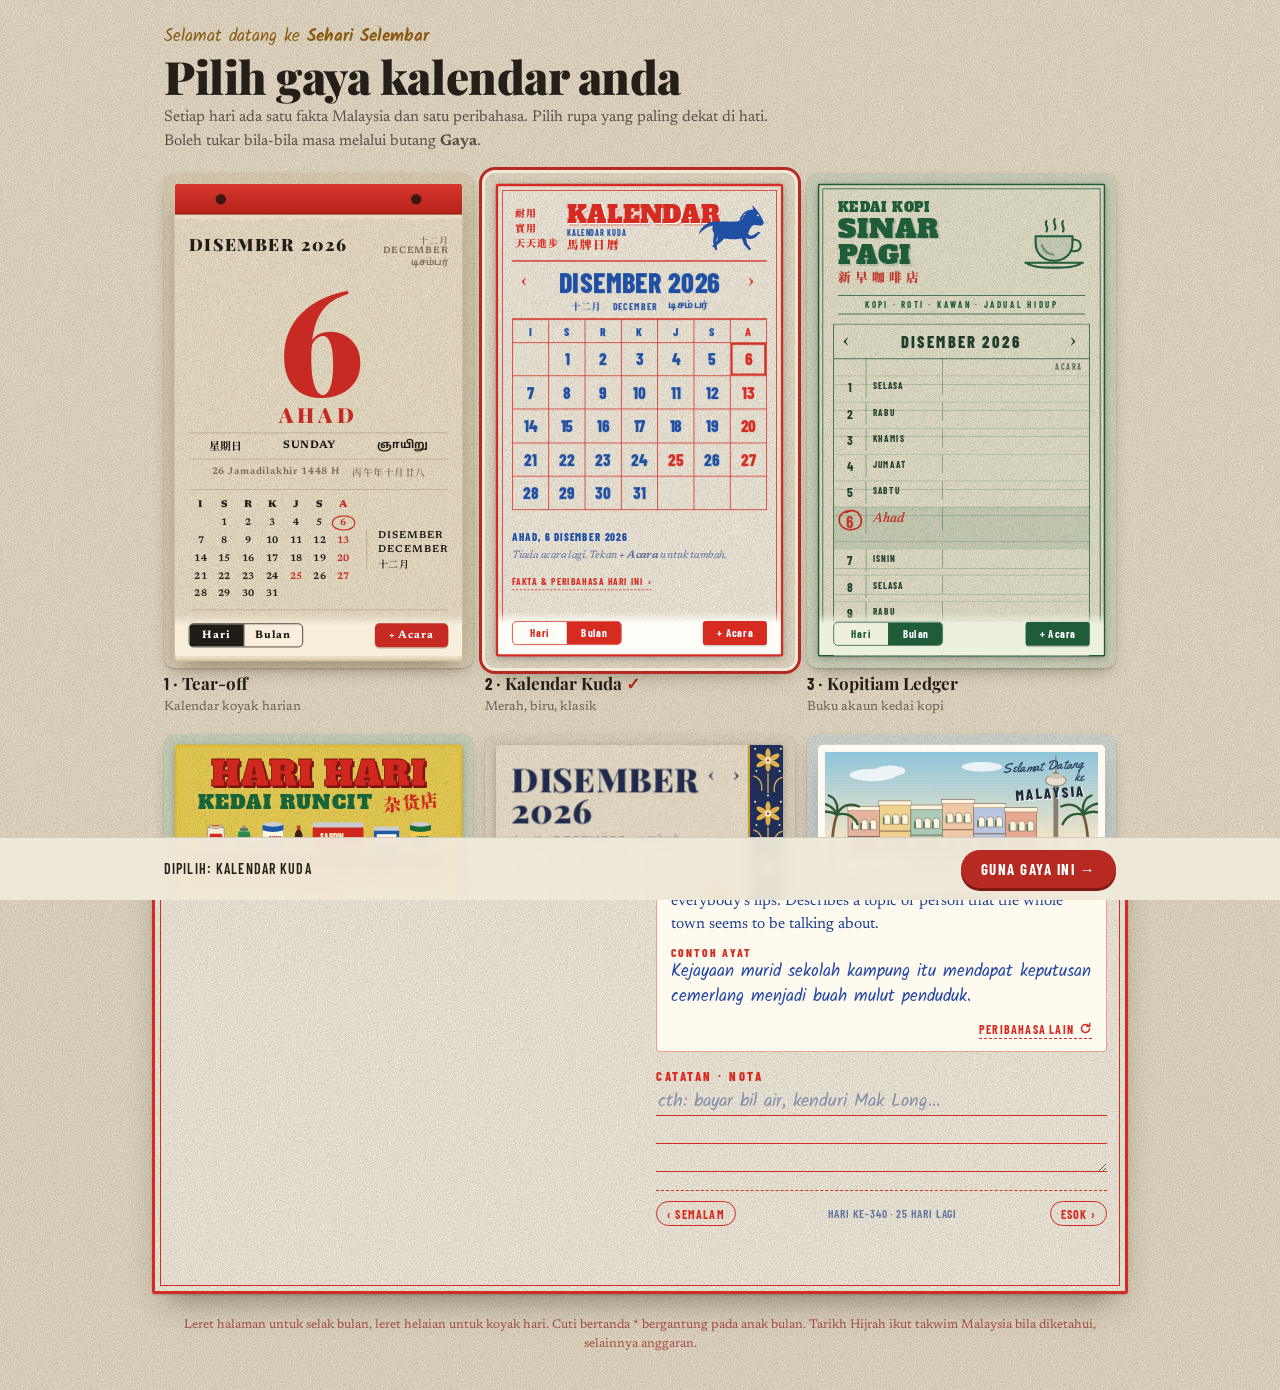
==== commit e74dcd20: "Split each calendar style into its own themes/<id>.css and .js Per-style artwork and CSS move out of" ====
--- a/kalendar/index.html
+++ b/kalendar/index.html
@@ -17,6 +17,15 @@
   <link href="https://fonts.googleapis.com/css2?family=Noto+Serif+SC:wght@600;900&display=swap&text=%E5%88%9D%E4%B8%80%E4%BA%8C%E4%B8%89%E5%9B%9B%E4%BA%94%E5%85%AD%E4%B8%83%E5%85%AB%E4%B9%9D%E5%8D%81%E5%BB%BF%E5%8D%85%E6%AD%A3%E5%86%AC%E8%85%8A%E6%9C%88%E9%97%B0%E6%97%A5%E6%98%9F%E6%9C%9F%E5%86%9C%E5%8E%86%E5%B9%B4%E7%94%B2%E4%B9%99%E4%B8%99%E4%B8%81%E6%88%8A%E5%B7%B1%E5%BA%9A%E8%BE%9B%E5%A3%AC%E7%99%B8%E5%AD%90%E4%B8%91%E5%AF%85%E5%8D%AF%E8%BE%B0%E5%B7%B3%E5%8D%88%E6%9C%AA%E7%94%B3%E9%85%89%E6%88%8C%E4%BA%A5%E9%BC%A0%E7%89%9B%E8%99%8E%E5%85%94%E9%BE%99%E8%9B%87%E9%A9%AC%E7%BE%8A%E7%8C%B4%E9%B8%A1%E7%8B%97%E7%8C%AA%E4%BA%9A%E6%88%90%E7%88%B6%E6%9D%82%E8%B4%A7%E5%BA%97%E5%A4%87%E5%BF%98%E8%B0%A2%E6%83%A0%E9%A1%BE%E8%80%90%E7%94%A8%E5%AF%A6%E5%A4%A9%E9%80%B2%E6%AD%A5%E9%A6%AC%E7%89%8C%E6%9B%86%E6%96%B0%E6%97%A9%E5%92%96%E5%95%A1%E8%B2%A8" rel="stylesheet">
   <link href="https://fonts.googleapis.com/css2?family=Noto+Sans+Tamil:wght@500;700&display=swap&text=%E0%AE%9C%E0%AE%A9%E0%AE%B5%E0%AE%B0%E0%AE%BF%E0%AE%AA%E0%AF%8D%E0%AE%AE%E0%AE%BE%E0%AE%9A%E0%AE%8F%E0%AE%B2%E0%AF%87%E0%AF%82%E0%AF%88%E0%AE%86%E0%AE%95%E0%AE%B8%E0%AE%9F%E0%AF%86%E0%AE%85%E0%AF%8B%E0%AE%A8%E0%AE%9E%E0%AE%AF%E0%AE%B1%E0%AF%81%E0%AE%A4%E0%AE%99%E0%AE%B3%E0%AE%B4" rel="stylesheet">
   <link rel="stylesheet" href="styles.css">
+  <link rel="stylesheet" href="themes/tearoff.css">
+  <link rel="stylesheet" href="themes/kuda.css">
+  <link rel="stylesheet" href="themes/kopitiam.css">
+  <link rel="stylesheet" href="themes/runcit.css">
+  <link rel="stylesheet" href="themes/batik.css">
+  <link rel="stylesheet" href="themes/postcard.css">
+  <link rel="stylesheet" href="themes/stamp.css">
+  <link rel="stylesheet" href="themes/riso.css">
+  <link rel="stylesheet" href="themes/midnight.css">
 </head>
 <body data-bg="kuda">
   <div class="shell" id="shell" data-theme="kuda">
@@ -88,6 +97,15 @@
   <script src="data/holidays.js"></script>
   <script src="data/facts.js"></script>
   <script src="data/peribahasa.js"></script>
+  <script src="themes/tearoff.js"></script>
+  <script src="themes/kuda.js"></script>
+  <script src="themes/kopitiam.js"></script>
+  <script src="themes/runcit.js"></script>
+  <script src="themes/batik.js"></script>
+  <script src="themes/postcard.js"></script>
+  <script src="themes/stamp.js"></script>
+  <script src="themes/riso.js"></script>
+  <script src="themes/midnight.js"></script>
   <script src="app.js"></script>
 </body>
 </html>
--- a/kalendar/styles.css
+++ b/kalendar/styles.css
@@ -489,457 +489,6 @@
 .ob-prev[data-theme="riso"] { --prev-bg: #ebe5d8; }
 .ob-prev[data-theme="midnight"] { --prev-bg: #0e0d0c; }
 
-/* =====================================================================
-   1 · TEAR-OFF
-   ===================================================================== */
-[data-theme="tearoff"] {
-  --bd-ink: #3a2c1e;
-  --paper: #f7efdc; --paper-back: #efe5cc;
-  --ink: #221c16; --muted: #7d6e5c; --rule: rgba(70, 45, 20, .25);
-  --accent: #c62a22; --sun: #c62a22;
-  --sel-bg: transparent; --sel-ink: #c62a22;
-  --f-title: var(--f-display); --f-num: var(--f-display); --f-ui: var(--f-serif);
-  --card-bg: #fbf6ea; --card-line: rgba(70, 45, 20, .2);
-  --seg-on-bg: #221c16; --seg-line: #221c16;
-  --btn-radius: 6px;
-}
-[data-theme="tearoff"] .card { --radius: 4px; padding-top: 58px; box-shadow: 0 2px 0 #e9dfc4, 0 4px 0 #dfd3b4, 0 6px 0 #d4c6a4, 0 18px 30px -12px rgba(40, 25, 10, .5); }
-[data-theme="tearoff"] .card::before {
-  content: "";
-  position: absolute;
-  top: 0; left: 0; right: 0;
-  height: 40px;
-  border-radius: 4px 4px 0 0;
-  background:
-    radial-gradient(circle at 16% 50%, #3a1712 0 6px, rgba(0,0,0,.25) 6.5px, transparent 8px),
-    radial-gradient(circle at 84% 50%, #3a1712 0 6px, rgba(0,0,0,.25) 6.5px, transparent 8px),
-    linear-gradient(180deg, #d7372d, #b52219);
-  box-shadow: inset 0 -2px 0 rgba(0,0,0,.18);
-}
-[data-theme="tearoff"] .card::after {
-  content: "";
-  position: absolute;
-  top: 40px; left: 0; right: 0;
-  height: 9px;
-  background: #e8dcc1;
-  -webkit-mask: var(--torn) 0 0 / 100% 100%;
-  mask: var(--torn) 0 0 / 100% 100%;
-  transform: scaleY(-1);
-}
-[data-theme="tearoff"] .mt-main { font-weight: 900; letter-spacing: .04em; font-size: clamp(26px, 8cqi, 36px); }
-[data-theme="tearoff"] .cell { font-weight: 700; font-family: var(--f-serif); }
-[data-theme="tearoff"] .cell.sel::before { background: none; box-shadow: inset 0 0 0 2px #c62a22; }
-[data-theme="tearoff"] .wd { font-family: var(--f-serif); }
-[data-theme="tearoff"] .sh-my { font-family: var(--f-display); font-weight: 900; font-size: 22px; letter-spacing: .1em; }
-[data-theme="tearoff"] .sh-num { color: #c62a22; font-size: clamp(150px, 56cqi, 230px); }
-[data-theme="tearoff"] .sh-num:not(.red) { color: #c62a22; }
-[data-theme="tearoff"] .sh-dayname { color: #c62a22; }
-[data-theme="tearoff"] .sh-langs { font-family: var(--f-serif); }
-[data-theme="tearoff"] .sh-mini { display: grid; }
-[data-theme="tearoff"] .sh-mini-side { font-family: var(--f-serif); font-weight: 600; }
-[data-theme="tearoff"] .mm { font-family: var(--f-serif); }
-[data-theme="tearoff"] .mm .on { background: none; box-shadow: inset 0 0 0 1.5px #c62a22; color: #c62a22; }
-
-/* =====================================================================
-   2 · KALENDAR KUDA
-   ===================================================================== */
-[data-theme="kuda"] {
-  --bd-ink: #8f1d17;
-  --paper: #fffdf7; --paper-back: #f3eee2;
-  --ink: #1b3f8e; --num-ink: #1f4fa3; --muted: #5d6f9c; --rule: #d62b20;
-  --accent: #d62b20; --sun: #d62b20;
-  --sel-bg: transparent; --sel-ink: #1f4fa3;
-  --f-title: var(--f-cond); --f-num: var(--f-cond); --f-ui: var(--f-cond);
-  --card-bg: #fffaf0; --card-line: rgba(214, 43, 32, .45);
-  --seg-line: #d62b20; --seg-ink: #d62b20; --seg-on-bg: #d62b20;
-  --btn-radius: 4px;
-  --dot: #d62b20;
-}
-[data-theme="kuda"] .card { --radius: 3px; border: 3px solid #d62b20; outline: 1.5px solid #d62b20; outline-offset: -9px; padding-top: 22px; }
-[data-theme="kuda"] .mh-kuda { display: grid; grid-template-columns: auto minmax(0, 1fr) 27cqi; grid-template-areas: "side word horse" "side sub horse"; align-items: center; column-gap: 10px; padding: 0 4px 10px; border-bottom: 2.5px solid #d62b20; position: relative; }
-[data-theme="kuda"] .mh-kuda p { margin: 0; }
-[data-theme="kuda"] .kd-side { grid-area: side; white-space: nowrap; font: 900 13px/1.5 var(--f-zh); color: #d62b20; letter-spacing: .1em; }
-[data-theme="kuda"] .kd-word { grid-area: word; font: 400 clamp(26px, 9.4cqi, 42px)/1 var(--f-slab); color: #d62b20; letter-spacing: .01em; text-shadow: 1.5px 1.5px 0 #fff, 3px 3px 0 rgba(214, 43, 32, .25); }
-[data-theme="kuda"] .kd-horse { grid-area: horse; align-self: center; min-width: 0; color: #1f4fa3; transform: scaleX(1.05); }
-[data-theme="kuda"] .kd-horse svg { width: 100%; display: block; }
-[data-theme="kuda"] .kd-sub { grid-area: sub; display: flex; flex-direction: column; font: 700 10.5px/1.25 var(--f-cond); letter-spacing: .12em; color: #1f4fa3; }
-[data-theme="kuda"] .kd-sub b { font: 900 15px/1.2 var(--f-zh); letter-spacing: .14em; color: #d62b20; }
-[data-theme="kuda"] .mtitle { border-bottom: 2.5px solid #d62b20; padding-bottom: 8px; }
-[data-theme="kuda"] .mt-main { color: #1f4fa3; font-size: clamp(32px, 11cqi, 46px); }
-[data-theme="kuda"] .mt-sub { color: #1f4fa3; font-weight: 700; }
-[data-theme="kuda"] .mgrid { border-left: 1.5px solid #d62b20; border-top: 0; }
-[data-theme="kuda"] .wd, [data-theme="kuda"] .cell { border-right: 1.5px solid #d62b20; border-bottom: 1.5px solid #d62b20; }
-[data-theme="kuda"] .wd { color: #1f4fa3; font-size: 15px; font-weight: 800; }
-[data-theme="kuda"] .wd.sun { color: #d62b20; }
-[data-theme="kuda"] .cell { font-weight: 800; font-size: clamp(19px, 6.6cqi, 28px); }
-[data-theme="kuda"] .cell.out { visibility: visible; }
-[data-theme="kuda"] .cell.out .num { visibility: hidden; }
-[data-theme="kuda"] .cell::before { display: none; }
-[data-theme="kuda"] .cell.sel { box-shadow: inset 0 0 0 2.5px #d62b20; color: #1f4fa3; }
-[data-theme="kuda"] .cell.sel.red { color: #d62b20; }
-[data-theme="kuda"] .cell:not(.sel):not(.out):hover { background: rgba(214, 43, 32, .07); }
-[data-theme="kuda"] .summary { border-top: 0; }
-[data-theme="kuda"] .sum-h { color: #1f4fa3; font-weight: 800; }
-[data-theme="kuda"] .c-kick { font-family: var(--f-slab); font-style: normal; font-weight: 400; }
-[data-theme="kuda"] .sh-num { font-family: var(--f-cond); font-weight: 800; color: #1f4fa3; }
-[data-theme="kuda"] .sh-dayname { font-family: var(--f-cond); color: #1f4fa3; }
-[data-theme="kuda"] .sh-my { color: #d62b20; }
-
-/* =====================================================================
-   3 · KOPITIAM LEDGER
-   ===================================================================== */
-[data-theme="kopitiam"] {
-  --bd-ink: #1f3d2b;
-  --paper: #eef0df; --paper-back: #e3e6cf;
-  --ink: #1f3d2b; --muted: #5e7563; --rule: rgba(31, 92, 58, .35);
-  --accent: #1f5c3a; --sun: #c0392b;
-  --sel-bg: #1f5c3a; --sel-ink: #fff;
-  --f-title: var(--f-cond); --f-num: var(--f-cond); --f-ui: var(--f-cond);
-  --card-bg: #f6f7ea; --card-line: rgba(31, 92, 58, .3);
-  --seg-line: #1f5c3a; --seg-ink: #1f5c3a; --seg-on-bg: #1f5c3a;
-  --btn-radius: 4px;
-  --note-ink: #a6271f;
-}
-[data-theme="kopitiam"] .card { --radius: 2px; border: 2px solid #1f5c3a; outline: 1px solid #1f5c3a; outline-offset: -7px; }
-[data-theme="kopitiam"] .mh-kopi { display: grid; grid-template-columns: 1fr auto; align-items: center; gap: 4px 12px; padding: 4px 6px 0; }
-[data-theme="kopitiam"] .mh-kopi p { margin: 0; }
-[data-theme="kopitiam"] .kp-small { font: 400 clamp(16px, 5cqi, 22px)/1 var(--f-slab); color: #1f5c3a; letter-spacing: .06em; }
-[data-theme="kopitiam"] .kp-big { font: 400 clamp(30px, 10.5cqi, 46px)/1 var(--f-slab); color: #1f5c3a; letter-spacing: .02em; text-shadow: 2px 2px 0 rgba(31, 92, 58, .18); }
-[data-theme="kopitiam"] .kp-zh { font: 900 clamp(16px, 5cqi, 21px)/1.3 var(--f-zh); color: #c0392b; letter-spacing: .3em; }
-[data-theme="kopitiam"] .cup { width: 24cqi; max-width: 96px; color: #1f5c3a; }
-[data-theme="kopitiam"] .kp-tag { grid-column: 1 / -1; padding: 6px 0; border-top: 1.5px solid #1f5c3a; border-bottom: 1.5px solid #1f5c3a; font: 700 11.5px/1 var(--f-cond); letter-spacing: .26em; text-align: center; color: #1f5c3a; margin-top: 8px !important; }
-[data-theme="kopitiam"] .mtitle { margin-top: 12px; border: 1.5px solid #1f5c3a; padding: 6px 0; }
-[data-theme="kopitiam"] .mt-main { font-size: clamp(20px, 6.4cqi, 26px); letter-spacing: .14em; color: #1f3d2b; }
-[data-theme="kopitiam"] .mt-sub { display: none; }
-[data-theme="kopitiam"] .mnav { color: #1f3d2b; }
-[data-theme="kopitiam"] .ledger {
-  margin-top: -1.5px;
-  border: 1.5px solid #1f5c3a;
-  border-top: 0;
-  background: repeating-linear-gradient(180deg, transparent 0 33px, rgba(31, 92, 58, .22) 33px 34px);
-}
-[data-theme="kopitiam"] .lg-head, [data-theme="kopitiam"] .lrow { display: grid; grid-template-columns: 42px 30% 1fr; }
-[data-theme="kopitiam"] .lg-head { font: 700 10.5px/1 var(--f-cond); letter-spacing: .2em; color: #5e7563; }
-[data-theme="kopitiam"] .lg-head span { padding: 6px 8px; border-right: 1.5px solid rgba(31, 92, 58, .5); }
-[data-theme="kopitiam"] .lg-head span:last-child { border-right: 0; text-align: right; }
-[data-theme="kopitiam"] .lrow { width: 100%; min-height: 34px; margin: 0; padding: 0; border: 0; border-top: 1px solid rgba(31, 92, 58, .22); background: none; text-align: left; cursor: pointer; color: #1f3d2b; }
-[data-theme="kopitiam"] .lrow > span { display: flex; align-items: center; padding: 6px 8px; border-right: 1.5px solid rgba(31, 92, 58, .5); }
-[data-theme="kopitiam"] .lrow > span:last-child { border-right: 0; flex-direction: column; align-items: flex-start; justify-content: center; gap: 2px; }
-[data-theme="kopitiam"] .lg-n { position: relative; justify-content: center; font: 700 17px/1 var(--f-cond); }
-[data-theme="kopitiam"] .lg-d { font: 700 12px/1 var(--f-cond); letter-spacing: .12em; }
-[data-theme="kopitiam"] .lg-a { font: 400 13.5px/1.25 var(--f-serif); }
-[data-theme="kopitiam"] .lg-ev b { font: 700 13px/1 var(--f-cond); margin-right: 4px; }
-[data-theme="kopitiam"] .lg-ev.done { text-decoration: line-through; opacity: .55; }
-[data-theme="kopitiam"] .lg-more { font: 600 11px/1 var(--f-cond); letter-spacing: .1em; color: #5e7563; }
-[data-theme="kopitiam"] .lg-hol { font: 700 11px/1.2 var(--f-cond); letter-spacing: .08em; text-transform: uppercase; color: #c0392b; }
-[data-theme="kopitiam"] .lrow.red .lg-n, [data-theme="kopitiam"] .lrow.red .lg-d { color: #c0392b; }
-[data-theme="kopitiam"] .lrow:hover { background: rgba(31, 92, 58, .06); }
-[data-theme="kopitiam"] .lrow.today:not(.sel) .lg-n span { text-decoration: underline 2px #c0392b; text-underline-offset: 4px; }
-[data-theme="kopitiam"] .lrow.sel { min-height: 54px; background: rgba(31, 92, 58, .12); }
-[data-theme="kopitiam"] .lrow.sel .lg-n { font-size: 22px; }
-[data-theme="kopitiam"] .lrow.sel .lg-d { font: 600 italic 18px/1 var(--f-serif); letter-spacing: 0; }
-[data-theme="kopitiam"] .ring { position: absolute; left: 50%; top: 50%; width: 34px; height: 30px; transform: translate(-50%, -52%) rotate(-8deg); overflow: visible; }
-[data-theme="kopitiam"] .ring path { fill: none; stroke: #c62a22; stroke-width: 2.2; stroke-linecap: round; vector-effect: non-scaling-stroke; }
-[data-theme="kopitiam"] .sum-events { display: none; }
-[data-theme="kopitiam"] .summary { border-top: 0; padding-top: 4px; }
-[data-theme="kopitiam"] .sum-h { font-size: 13px; color: #1f5c3a; }
-[data-theme="kopitiam"] .c-kick { font-family: var(--f-slab); font-style: normal; font-weight: 400; color: #1f5c3a; }
-[data-theme="kopitiam"] .sh-num { font-family: var(--f-slab); font-weight: 400; color: #1f5c3a; }
-[data-theme="kopitiam"] .sh-num.red { color: #c0392b; }
-[data-theme="kopitiam"] .sh-dayname { font-family: var(--f-slab); font-weight: 400; color: #1f5c3a; }
-[data-theme="kopitiam"] .sh-my { color: #1f5c3a; letter-spacing: .14em; }
-[data-theme="kopitiam"] .c-card { background-image: repeating-linear-gradient(180deg, transparent 0 25px, rgba(31, 92, 58, .14) 25px 26px); }
-
-/* =====================================================================
-   4 · KEDAI RUNCIT
-   ===================================================================== */
-[data-theme="runcit"] {
-  --bd-ink: #1f3a2a;
-  --paper: #f7dc4f; --paper-back: #efcf3b;
-  --ink: #1d1a16; --num-ink: #17643a; --muted: #6b5a1c; --rule: #d9b12c;
-  --accent: #d0281f; --sun: #d0281f;
-  --sel-bg: #17643a; --sel-ink: #fff;
-  --f-title: var(--f-slab); --f-num: var(--f-cond); --f-ui: var(--f-cond);
-  --card-bg: #fffdf2; --card-line: #e0be3a;
-  --seg-line: #17643a; --seg-ink: #17643a; --seg-on-bg: #17643a; --seg-bg: #fffbe6;
-  --btn-radius: 6px;
-  --dot: #d0281f;
-  --edge-a: #ecc93a; --edge-b: #dcb72e;
-}
-[data-theme="runcit"] .card { border: 3px solid #e3b92a; --radius: 4px; padding-top: 14px; }
-[data-theme="runcit"] .mh-runcit { text-align: center; }
-[data-theme="runcit"] .mh-runcit p { margin: 0; }
-[data-theme="runcit"] .rc-hari { white-space: nowrap; font: 400 clamp(38px, 13.6cqi, 64px)/.95 var(--f-slab); color: #d0281f; letter-spacing: .02em; -webkit-text-stroke: 1px #7a140f; text-shadow: 3px 3px 0 #7a140f; }
-[data-theme="runcit"] .rc-kedai { margin-top: 2px !important; font: 400 clamp(22px, 7.6cqi, 32px)/1 var(--f-slab); color: #17643a; letter-spacing: .06em; }
-[data-theme="runcit"] .rc-kedai span { display: inline-block; margin-left: 4px; font: 900 .9em/1 var(--f-zh); color: #d0281f; transform: rotate(-6deg); }
-[data-theme="runcit"] .rc-shelf { display: flex; align-items: flex-end; justify-content: center; gap: 2.4cqi; margin: 10px 0 0; padding: 0 6px 5px; border-bottom: 7px solid #8a5a2b; box-shadow: 0 3px 0 #5b3a1a; }
-[data-theme="runcit"] .rc-shelf svg { height: 13cqi; width: auto; max-height: 56px; }
-[data-theme="runcit"] .rc-shelf svg:nth-child(2n) { height: 11cqi; }
-[data-theme="runcit"] .rc-tag { margin-top: 8px !important; font: 700 11.5px/1.35 var(--f-cond); letter-spacing: .1em; color: #1d1a16; }
-[data-theme="runcit"] .mtitle { margin-top: 10px; border-top: 2px solid #d0281f; }
-[data-theme="runcit"] .mt-main { color: #d0281f; font-weight: 400; font-size: clamp(30px, 10cqi, 44px); }
-[data-theme="runcit"] .mt-sub { color: #1d1a16; font-weight: 700; }
-[data-theme="runcit"] .mgrid { border: 2px solid #c79f22; background: #f9e682; }
-[data-theme="runcit"] .wd { background: #d0281f; color: #fff; font-size: 15px; font-weight: 800; border-right: 1px solid #f7dc4f; }
-[data-theme="runcit"] .wd.sun { color: #fff; }
-[data-theme="runcit"] .cell { border-right: 1px solid #d9b12c; border-bottom: 1px solid #d9b12c; font-weight: 800; font-size: clamp(19px, 6.8cqi, 28px); }
-[data-theme="runcit"] .cell.out { visibility: visible; }
-[data-theme="runcit"] .cell.out .num { visibility: hidden; }
-[data-theme="runcit"] .cell::before { display: none; }
-[data-theme="runcit"] .cell.sel { background: #17643a; color: #fff; }
-[data-theme="runcit"] .cell:not(.sel):not(.out):hover { background: rgba(23, 100, 58, .1); }
-[data-theme="runcit"] .summary { margin-top: 14px; padding: 12px 14px; border: 2px solid #e0be3a; border-radius: 4px; background: #fffdf2; }
-[data-theme="runcit"] .sum-h { font-weight: 800; }
-[data-theme="runcit"] .bottombar { background: linear-gradient(transparent, #f7dc4f 28%); }
-[data-theme="runcit"] .sheet { background: var(--grain), #fff8d6; background-size: 180px 180px, auto; padding: 4px 10px 10px; border-radius: 4px; }
-[data-theme="runcit"] .sh-num { font-family: var(--f-cond); font-weight: 800; color: #17643a; }
-[data-theme="runcit"] .sh-dayname { font-family: var(--f-slab); font-weight: 400; color: #17643a; }
-[data-theme="runcit"] .sh-my { font-family: var(--f-slab); font-weight: 400; color: #d0281f; }
-[data-theme="runcit"] .c-kick { font-family: var(--f-slab); font-style: normal; font-weight: 400; }
-
-/* =====================================================================
-   5 · BATIK MARGIN
-   ===================================================================== */
-[data-theme="batik"] {
-  --bd-ink: #1f2a4d;
-  --paper: #f8f2e3; --paper-back: #efe7d2;
-  --ink: #1f2a4d; --muted: #6a6f84; --rule: rgba(31, 42, 77, .2);
-  --accent: #b88a2a; --sun: #c0392b;
-  --sel-bg: #c99a2e; --sel-ink: #fff;
-  --f-title: var(--f-display); --f-num: var(--f-serif); --f-ui: var(--f-serif);
-  --card-bg: #fffaf0; --card-line: rgba(201, 154, 46, .5);
-  --seg-line: #1f2a4d; --seg-ink: #1f2a4d; --seg-on-bg: #1f2a4d;
-  --btn-bg: #c99a2e; --btn-radius: 4px;
-}
-[data-theme="batik"] .card { --pad: 20px; padding-right: calc(var(--pad) + 46px); --radius: 4px; }
-[data-theme="batik"] .card::after { content: ""; position: absolute; top: 0; right: 0; bottom: 0; width: 46px; background: var(--batik) 0 0 / 46px auto repeat-y; border-left: 3px solid #c99a2e; border-radius: 0 4px 4px 0; pointer-events: none; }
-[data-theme="batik"] .bottombar { margin-right: calc(-1 * var(--pad)); }
-[data-theme="batik"] .mtitle { grid-template-columns: 1fr auto auto; grid-template-areas: "main prev next" "sub sub sub"; text-align: left; padding-top: 4px; }
-[data-theme="batik"] .mt-main { font-weight: 900; font-size: clamp(38px, 15cqi, 60px); line-height: .95; }
-[data-theme="batik"] .mt-year { display: block; }
-[data-theme="batik"] .mt-sub { justify-content: flex-start; font-size: 13px; letter-spacing: .14em; margin-top: 10px; }
-[data-theme="batik"] .mnav { align-self: start; color: #1f2a4d; }
-[data-theme="batik"] .mgrid { border-top: 1px solid var(--rule); padding-top: 4px; }
-[data-theme="batik"] .wd { font: 600 14px/1 var(--f-serif); color: #1f2a4d; }
-[data-theme="batik"] .cell { font-weight: 500; font-size: clamp(17px, 6cqi, 24px); }
-[data-theme="batik"] .summary { border-top: 1px solid var(--rule); }
-[data-theme="batik"] .sum-h { font: 600 14px/1.2 var(--f-serif); letter-spacing: .1em; }
-[data-theme="batik"] .sum-events { padding: 4px 12px; border: 1px solid var(--rule); background: #fffaf0; }
-[data-theme="batik"] .ev:last-child { border-bottom: 0; }
-[data-theme="batik"] .sh-my { font-family: var(--f-display); font-weight: 900; font-size: 24px; }
-[data-theme="batik"] .sh-num { color: #1f2a4d; }
-[data-theme="batik"] .sh-langs, [data-theme="batik"] .sh-meta { font-family: var(--f-serif); }
-[data-theme="batik"] .c-card { border-left: 4px solid #c99a2e; }
-
-/* =====================================================================
-   6 · POSTCARD MONTH
-   ===================================================================== */
-[data-theme="postcard"] {
-  --bd-ink: #233447;
-  --paper: #f8eedb; --paper-back: #eee2c8;
-  --ink: #1f2b3a; --muted: #6d7380; --rule: rgba(31, 43, 58, .18);
-  --accent: #e5604d; --sun: #c0392b;
-  --sel-bg: #f19c90; --sel-ink: #fff;
-  --f-title: var(--f-display); --f-num: var(--f-serif); --f-ui: var(--f-serif);
-  --card-bg: #fffaf0; --card-line: rgba(229, 96, 77, .35);
-  --seg-line: #c9b896; --seg-ink: #1f2b3a; --seg-on-bg: #f2e6cc; --seg-on-ink: #1f2b3a; --seg-bg: #fffaf0;
-  --btn-radius: 6px;
-}
-[data-theme="postcard"] .card { border: 9px solid #fffaf1; --radius: 6px; padding-top: 0; box-shadow: 0 1px 2px rgba(0,0,0,.2), 0 20px 34px -14px rgba(20, 40, 60, .45); }
-[data-theme="postcard"] .mh-post { position: relative; margin: 0 calc(-1 * var(--pad)); aspect-ratio: 400 / 190; overflow: hidden; }
-[data-theme="postcard"] .pc-scene { display: block; width: 100%; height: 100%; }
-[data-theme="postcard"] .pc-hello { position: absolute; top: 6%; right: 5%; margin: 0; display: flex; flex-direction: column; align-items: flex-end; color: #213a5c; transform: rotate(-4deg); }
-[data-theme="postcard"] .pc-hello span { font: 400 clamp(17px, 5.4cqi, 24px)/1 var(--f-script); }
-[data-theme="postcard"] .pc-hello b { font: 800 clamp(18px, 6cqi, 26px)/1 var(--f-cond); letter-spacing: .14em; color: #1f2b3a; text-shadow: 1px 1px 0 #fff; }
-[data-theme="postcard"] .mtitle { padding-top: 12px; }
-[data-theme="postcard"] .mt-main { font-weight: 900; font-size: clamp(28px, 9.6cqi, 46px); white-space: nowrap; }
-[data-theme="postcard"] .mgrid { border-top: 1px solid var(--rule); border-left: 1px solid var(--rule); }
-[data-theme="postcard"] .wd, [data-theme="postcard"] .cell { border-right: 1px solid var(--rule); border-bottom: 1px solid var(--rule); }
-[data-theme="postcard"] .wd { font: 600 13.5px/1 var(--f-serif); }
-[data-theme="postcard"] .cell { font-weight: 500; aspect-ratio: 1 / .78; font-size: clamp(16px, 5.6cqi, 22px); }
-[data-theme="postcard"] .cell.out { visibility: visible; }
-[data-theme="postcard"] .cell.out .num { visibility: hidden; }
-[data-theme="postcard"] .cell::before { inset: 3px; width: auto; aspect-ratio: auto; border-radius: 2px; transform: none; }
-[data-theme="postcard"] .cell.sel::before { transform: none; }
-[data-theme="postcard"] .cell:not(.sel):not(.out):hover::before { transform: none; }
-[data-theme="postcard"] .summary { border-top: 0; padding-left: 26%; min-height: 120px; }
-[data-theme="postcard"] .s-art { left: -10px; bottom: 4px; width: 27%; }
-[data-theme="postcard"] .s-art svg { width: 100%; transform: rotate(-12deg); }
-[data-theme="postcard"] .sum-h { font: 600 13px/1.2 var(--f-serif); letter-spacing: .1em; }
-[data-theme="postcard"] .sh-my { font-family: var(--f-display); font-weight: 900; font-size: 24px; }
-[data-theme="postcard"] .sheet { padding-top: 14px; }
-[data-theme="postcard"] .c-card { border-style: dashed; }
-
-/* =====================================================================
-   7 · RUBBER STAMP
-   ===================================================================== */
-[data-theme="stamp"] {
-  --bd-ink: #4a1a14;
-  --paper: #f3ead9; --paper-back: #e9dec8;
-  --ink: #7a1f1f; --num-ink: #7a1f1f; --muted: #9a6d62; --rule: rgba(122, 31, 31, .32);
-  --accent: #8f1d1d; --sun: #8f1d1d;
-  --sel-bg: transparent; --sel-ink: #8f1d1d;
-  --f-title: var(--f-cond); --f-num: var(--f-cond); --f-ui: var(--f-type); --f-body: var(--f-serif);
-  --card-bg: transparent; --card-line: rgba(122, 31, 31, .4);
-  --seg-line: #8f1d1d; --seg-ink: #8f1d1d; --seg-on-bg: #f3ead9; --seg-on-ink: #8f1d1d;
-  --btn-bg: #8f1d1d; --btn-radius: 3px;
-  --note-ink: #2c2c6e;
-}
-[data-theme="stamp"] .card { --radius: 2px; border: 1px solid rgba(122, 31, 31, .45); box-shadow: 0 1px 1px rgba(0,0,0,.15), 0 16px 28px -14px rgba(60, 20, 10, .5); }
-[data-theme="stamp"] .seg [aria-selected="true"] { box-shadow: inset 0 -3px 0 #8f1d1d; font-weight: 800; }
-[data-theme="stamp"] .sh-form { display: flex; justify-content: space-between; align-items: flex-start; padding: 4px 0 8px; font: 400 12px/1.25 var(--f-type); letter-spacing: .12em; color: #7a1f1f; }
-[data-theme="stamp"] .sh-no { font-size: 13px; letter-spacing: .06em; }
-[data-theme="stamp"] .sheet { padding-top: 6px; }
-[data-theme="stamp"] .sh-top { order: 3; justify-content: flex-start; gap: 18px; padding: 8px 0; border-top: 1px dashed var(--rule); border-bottom: 1px dashed var(--rule); margin-top: 8px; }
-[data-theme="stamp"] .sh-my, [data-theme="stamp"] .sh-alt { font: 400 13px/1.2 var(--f-type); letter-spacing: .1em; color: #7a1f1f; }
-[data-theme="stamp"] .sh-alt { flex-direction: row; gap: 18px; }
-[data-theme="stamp"] .sh-date { order: 2; text-align: left; }
-[data-theme="stamp"] .sh-stamp {
-  display: inline-block;
-  position: absolute;
-  top: -6px;
-  right: 2px;
-  padding: 6px 12px 4px;
-  border: 3px solid #a3241f;
-  border-radius: 4px;
-  color: #a3241f;
-  font: 800 clamp(22px, 8cqi, 32px)/1 var(--f-cond);
-  letter-spacing: .14em;
-  transform: rotate(-5deg);
-  opacity: .85;
-  -webkit-mask: var(--grain) 0 0 / 120px 120px, linear-gradient(#000, #000);
-  -webkit-mask-composite: source-out;
-  mask: var(--grain) 0 0 / 120px 120px exclude, linear-gradient(#000, #000);
-}
-[data-theme="stamp"] .sh-num, [data-theme="stamp"] .sh-dayname, [data-theme="stamp"] .sh-langs { display: none; }
-[data-theme="stamp"] .sh-dmy { display: block; margin-top: 46px; font: 800 clamp(44px, 16cqi, 66px)/1 var(--f-cond); letter-spacing: .02em; color: #7a1f1f; white-space: nowrap; }
-[data-theme="stamp"] .sh-form { order: 1; }
-[data-theme="stamp"] .sh-meta { order: 4; justify-content: flex-start; font-family: var(--f-type); font-size: 11.5px; }
-[data-theme="stamp"] .sh-hol { order: 4; align-self: flex-start; background: none; color: #8f1d1d; border: 2px solid #8f1d1d; clip-path: none; transform: rotate(-1.5deg); }
-[data-theme="stamp"] .sh-events { order: 5; }
-[data-theme="stamp"] .c-card, [data-theme="stamp"] .sh-note { order: 6; }
-[data-theme="stamp"] .sh-mini { display: grid; order: 7; grid-template-columns: 1fr 96px; }
-[data-theme="stamp"] .sh-mini-side { display: none; }
-[data-theme="stamp"] .seal { width: 96px; color: #a3241f; opacity: .82; transform: rotate(-12deg); }
-[data-theme="stamp"] .sh-nav { order: 8; }
-[data-theme="stamp"] .mm { font-family: var(--f-type); font-size: 11.5px; }
-[data-theme="stamp"] .mm .on { background: none; box-shadow: inset 0 0 0 1.5px #8f1d1d; color: #8f1d1d; border-radius: 2px; }
-[data-theme="stamp"] .sh-h { font: 400 12px/1 var(--f-type); letter-spacing: .2em; color: #7a1f1f; }
-[data-theme="stamp"] .ev-list { position: relative; padding-left: 16px; }
-[data-theme="stamp"] .ev-list::before { content: ""; position: absolute; left: 4px; top: 14px; bottom: 14px; width: 2px; background: #8f1d1d; }
-[data-theme="stamp"] .ev { position: relative; border-bottom: 0; }
-[data-theme="stamp"] .ev::before { content: ""; position: absolute; left: -16px; top: 50%; width: 10px; height: 10px; margin-top: -5px; border-radius: 50%; background: #8f1d1d; }
-[data-theme="stamp"] .ev-time { font-family: var(--f-type); font-weight: 400; }
-[data-theme="stamp"] .ev-body { font-weight: 600; }
-[data-theme="stamp"] .ev-check { border-radius: 2px; border-color: #8f1d1d; }
-[data-theme="stamp"] .ev-check[aria-checked="true"] { background: #8f1d1d; }
-[data-theme="stamp"] .c-card { border-style: dashed; border-radius: 0; }
-[data-theme="stamp"] .c-kick { font: 400 15px/1.2 var(--f-type); letter-spacing: .1em; text-transform: uppercase; color: #7a1f1f; }
-[data-theme="stamp"] .mt-main { font-size: clamp(30px, 10cqi, 42px); color: #7a1f1f; }
-[data-theme="stamp"] .mt-sub { font-size: 12px; }
-[data-theme="stamp"] .mgrid { border-top: 1.5px solid #8f1d1d; border-left: 1px solid var(--rule); }
-[data-theme="stamp"] .wd, [data-theme="stamp"] .cell { border-right: 1px solid var(--rule); border-bottom: 1px solid var(--rule); }
-[data-theme="stamp"] .wd { font: 400 13px/1 var(--f-type); color: #7a1f1f; }
-[data-theme="stamp"] .cell.out { visibility: visible; }
-[data-theme="stamp"] .cell.out .num { visibility: hidden; }
-[data-theme="stamp"] .cell::before { border-radius: 3px; }
-[data-theme="stamp"] .cell.sel::before { background: none; box-shadow: inset 0 0 0 2.5px #a3241f; transform: translate(-50%, -50%) rotate(-6deg); }
-[data-theme="stamp"] .sum-h { font: 400 13px/1.2 var(--f-type); letter-spacing: .12em; }
-
-/* =====================================================================
-   8 · RISO POP
-   ===================================================================== */
-[data-theme="riso"] {
-  --bd-ink: #2b55a6;
-  --paper: #f7f2e7; --paper-back: #ece5d4;
-  --ink: #2b55a6; --num-ink: #2b55a6; --muted: #6f86b8; --rule: #e2372b;
-  --accent: #e2372b; --sun: #e2372b;
-  --sel-bg: #e2372b; --sel-ink: #fff;
-  --f-title: var(--f-cond); --f-num: var(--f-cond); --f-ui: var(--f-cond);
-  --card-bg: #fbf7ee; --card-line: rgba(43, 85, 166, .35);
-  --seg-line: #2b55a6; --seg-ink: #2b55a6; --seg-on-bg: #2b55a6;
-  --btn-radius: 4px;
-  --note-ink: #2b55a6;
-}
-[data-theme="riso"] .card { --radius: 3px; }
-[data-theme="riso"] .card::after { content: ""; position: absolute; z-index: 6; inset: 0; border-radius: inherit; background: var(--grain); background-size: 140px 140px; mix-blend-mode: multiply; opacity: .55; pointer-events: none; }
-[data-theme="riso"] .mtitle { grid-template-columns: auto auto 1fr; grid-template-areas: "main main main" "sub sub sub" "prev next ."; text-align: left; min-height: 46cqi; align-items: start; }
-[data-theme="riso"] .mt-main { position: relative; z-index: 1; color: #e2372b; font-weight: 800; line-height: .82; text-shadow: 2px 1px 0 rgba(43, 85, 166, .28); }
-[data-theme="riso"] .mt-month .full { display: none; }
-[data-theme="riso"] .mt-month .short { display: block; font-size: clamp(90px, 33cqi, 140px); letter-spacing: -.01em; }
-[data-theme="riso"] .mt-year { display: block; font-size: clamp(44px, 15cqi, 64px); margin-top: 4px; }
-[data-theme="riso"] .mt-sub { position: relative; z-index: 1; justify-content: flex-start; color: #2b55a6; font-size: 14px; font-weight: 700; flex-wrap: wrap; max-width: 62%; }
-[data-theme="riso"] .mnav { position: relative; z-index: 2; color: #2b55a6; }
-[data-theme="riso"] .t-art { right: -6px; top: 6px; width: 54%; }
-[data-theme="riso"] .t-art .hib { position: relative; width: 92%; margin-top: 18%; opacity: .94; transform: rotate(-14deg); }
-[data-theme="riso"] .riso-sun { position: absolute; right: 0; top: 0; width: 42%; aspect-ratio: 1; border-radius: 50%; background: #e2372b; opacity: .92; }
-[data-theme="riso"] .mgrid { border-top: 2px solid #e2372b; padding-top: 2px; }
-[data-theme="riso"] .wd { color: #2b55a6; font-size: 15px; border-bottom: 2px solid #e2372b; }
-[data-theme="riso"] .wd.sun { color: #e2372b; }
-[data-theme="riso"] .cell { font-weight: 700; font-size: clamp(18px, 6.4cqi, 27px); }
-[data-theme="riso"] .cell.out { visibility: visible; color: #a9b6d3; cursor: default; }
-[data-theme="riso"] .summary { display: grid; grid-template-columns: 36% 1fr; gap: 12px; border-top: 2px solid #e2372b; }
-[data-theme="riso"] .sum-main { grid-column: 2; grid-row: 1; }
-[data-theme="riso"] .s-art { position: static; grid-column: 1; grid-row: 1; align-self: end; }
-[data-theme="riso"] .s-art svg { width: 100%; display: block; mix-blend-mode: multiply; }
-[data-theme="riso"] .sum-h { color: #2b55a6; font-weight: 800; letter-spacing: .12em; }
-[data-theme="riso"] .ev-check { border-color: #2b55a6; }
-[data-theme="riso"] .sh-num { font-family: var(--f-cond); font-weight: 800; color: #e2372b; text-shadow: 3px 2px 0 rgba(43, 85, 166, .3); }
-[data-theme="riso"] .sh-num:not(.red) { color: #2b55a6; text-shadow: 3px 2px 0 rgba(226, 55, 43, .35); }
-[data-theme="riso"] .sh-dayname { font-family: var(--f-cond); color: #e2372b; }
-[data-theme="riso"] .sh-my { color: #e2372b; font-size: 24px; }
-[data-theme="riso"] .c-kick { font-family: var(--f-cond); font-style: normal; font-weight: 800; font-size: 20px; letter-spacing: .06em; text-transform: uppercase; }
-
-/* =====================================================================
-   9 · MIDNIGHT ALMANAC
-   ===================================================================== */
-[data-theme="midnight"] {
-  --bd-ink: #e9dfc8;
-  --paper: #1b1916; --paper-back: #2a2620;
-  --ink: #efe6cf; --num-ink: #efe6cf; --muted: #a59a83; --rule: rgba(239, 230, 207, .16);
-  --accent: #d8352a; --sun: #e2483c;
-  --sel-bg: #d8352a; --sel-ink: #fff;
-  --f-title: var(--f-display); --f-num: var(--f-serif); --f-ui: var(--f-cond);
-  --card-bg: #221f1b; --card-line: rgba(212, 168, 74, .3);
-  --seg-line: rgba(239, 230, 207, .35); --seg-ink: #efe6cf; --seg-on-bg: #3a332a; --seg-on-ink: #fff; --seg-bg: #151311;
-  --btn-radius: 4px;
-  --note-ink: #e3bd62;
-  --edge-a: #2a2620; --edge-b: #34302a;
-  --scheme: dark;
-}
-[data-theme="midnight"] .card { --radius: 6px; border: 1px solid rgba(212, 168, 74, .35); box-shadow: 0 0 0 1px #000, 0 24px 40px -16px rgba(0,0,0,.8); }
-[data-theme="midnight"] .chip { color: #e9dfc8; }
-[data-theme="midnight"] .mtitle { grid-template-columns: 1fr auto auto; grid-template-areas: "main prev next" "sub sub sub"; text-align: left; padding-right: 30%; }
-[data-theme="midnight"] .mtitle .mnav { position: relative; z-index: 2; color: #d4a84a; }
-[data-theme="midnight"] .mt-main { font-weight: 700; font-size: clamp(28px, 9.6cqi, 40px); letter-spacing: .02em; }
-[data-theme="midnight"] .mt-sub { justify-content: flex-start; color: #a59a83; }
-[data-theme="midnight"] .t-art { right: -4px; top: -6px; width: 30%; }
-[data-theme="midnight"] .t-art svg { width: 100%; }
-[data-theme="midnight"] .mgrid { border-top: 1px solid rgba(212, 168, 74, .35); }
-[data-theme="midnight"] .wd { font: 600 13px/1 var(--f-serif); color: #d8cdb3; padding: 10px 0; }
-[data-theme="midnight"] .wd.sun { color: #e2483c; }
-[data-theme="midnight"] .cell { font-weight: 500; font-size: clamp(16px, 5.6cqi, 22px); }
-[data-theme="midnight"] .cell.today:not(.sel) .num { text-decoration-color: #d4a84a; }
-[data-theme="midnight"] .summary { border-top: 1px solid rgba(212, 168, 74, .35); }
-[data-theme="midnight"] .sum-big { display: flex; align-items: center; gap: 16px; margin-bottom: 8px; }
-[data-theme="midnight"] .sb-num { font: 700 64px/.9 var(--f-display); color: #e2483c; }
-[data-theme="midnight"] .sb-names { display: flex; flex-direction: column; gap: 3px; font: 600 12px/1.1 var(--f-cond); letter-spacing: .2em; color: #a59a83; }
-[data-theme="midnight"] .sb-names b { font: 700 22px/1 var(--f-display); letter-spacing: .1em; color: #efe6cf; }
-[data-theme="midnight"] .sum-h { display: none; }
-[data-theme="midnight"] .s-art { right: 0; top: 4px; width: 26%; opacity: .9; }
-[data-theme="midnight"] .s-art svg { width: 100%; }
-[data-theme="midnight"] .ev-check { border-color: #a59a83; }
-[data-theme="midnight"] .bottombar { background: linear-gradient(transparent, #1b1916 28%); }
-[data-theme="midnight"] .sh-num { color: #e2483c; }
-[data-theme="midnight"] .sh-art { position: absolute; right: 0; top: 10%; width: 28%; opacity: .85; }
-[data-theme="midnight"] .sh-my { font-family: var(--f-display); font-weight: 700; }
-[data-theme="midnight"] .c-kick { color: #e3bd62; }
-[data-theme="midnight"] .c-icon { color: #e3bd62; background: rgba(212, 168, 74, .12); }
-[data-theme="midnight"] .redraw, [data-theme="midnight"] .sum-more, [data-theme="midnight"] .sh-h, [data-theme="midnight"] .pb-k { color: #e3bd62; }
-[data-theme="midnight"] .pb-p::before, [data-theme="midnight"] .pb-p::after { color: #e3bd62; }
-[data-theme="midnight"] .sh-nav button { color: #e3bd62; border-color: #e3bd62; }
-[data-theme="midnight"] .mm .on { background: #d8352a; }
-
 /* ============================================================ scripts */
 .shell [lang="zh"], .onboard [lang="zh"] { font-family: var(--f-zh) !important; letter-spacing: .04em; }
 .shell [lang="ta"], .onboard [lang="ta"] { font-family: var(--f-ta) !important; letter-spacing: 0; text-transform: none; }
--- a/kalendar/themes/tearoff.css
+++ b/kalendar/themes/tearoff.css
@@ -0,0 +1,48 @@
+/* Style 1 · Tear-Off: everything here is scoped to [data-theme="tearoff"]. */
+[data-theme="tearoff"] {
+  --bd-ink: #3a2c1e;
+  --paper: #f7efdc; --paper-back: #efe5cc;
+  --ink: #221c16; --muted: #7d6e5c; --rule: rgba(70, 45, 20, .25);
+  --accent: #c62a22; --sun: #c62a22;
+  --sel-bg: transparent; --sel-ink: #c62a22;
+  --f-title: var(--f-display); --f-num: var(--f-display); --f-ui: var(--f-serif);
+  --card-bg: #fbf6ea; --card-line: rgba(70, 45, 20, .2);
+  --seg-on-bg: #221c16; --seg-line: #221c16;
+  --btn-radius: 6px;
+}
+[data-theme="tearoff"] .card { --radius: 4px; padding-top: 58px; box-shadow: 0 2px 0 #e9dfc4, 0 4px 0 #dfd3b4, 0 6px 0 #d4c6a4, 0 18px 30px -12px rgba(40, 25, 10, .5); }
+[data-theme="tearoff"] .card::before {
+  content: "";
+  position: absolute;
+  top: 0; left: 0; right: 0;
+  height: 40px;
+  border-radius: 4px 4px 0 0;
+  background:
+    radial-gradient(circle at 16% 50%, #3a1712 0 6px, rgba(0,0,0,.25) 6.5px, transparent 8px),
+    radial-gradient(circle at 84% 50%, #3a1712 0 6px, rgba(0,0,0,.25) 6.5px, transparent 8px),
+    linear-gradient(180deg, #d7372d, #b52219);
+  box-shadow: inset 0 -2px 0 rgba(0,0,0,.18);
+}
+[data-theme="tearoff"] .card::after {
+  content: "";
+  position: absolute;
+  top: 40px; left: 0; right: 0;
+  height: 9px;
+  background: #e8dcc1;
+  -webkit-mask: var(--torn) 0 0 / 100% 100%;
+  mask: var(--torn) 0 0 / 100% 100%;
+  transform: scaleY(-1);
+}
+[data-theme="tearoff"] .mt-main { font-weight: 900; letter-spacing: .04em; font-size: clamp(26px, 8cqi, 36px); }
+[data-theme="tearoff"] .cell { font-weight: 700; font-family: var(--f-serif); }
+[data-theme="tearoff"] .cell.sel::before { background: none; box-shadow: inset 0 0 0 2px #c62a22; }
+[data-theme="tearoff"] .wd { font-family: var(--f-serif); }
+[data-theme="tearoff"] .sh-my { font-family: var(--f-display); font-weight: 900; font-size: 22px; letter-spacing: .1em; }
+[data-theme="tearoff"] .sh-num { color: #c62a22; font-size: clamp(150px, 56cqi, 230px); }
+[data-theme="tearoff"] .sh-num:not(.red) { color: #c62a22; }
+[data-theme="tearoff"] .sh-dayname { color: #c62a22; }
+[data-theme="tearoff"] .sh-langs { font-family: var(--f-serif); }
+[data-theme="tearoff"] .sh-mini { display: grid; }
+[data-theme="tearoff"] .sh-mini-side { font-family: var(--f-serif); font-weight: 600; }
+[data-theme="tearoff"] .mm { font-family: var(--f-serif); }
+[data-theme="tearoff"] .mm .on { background: none; box-shadow: inset 0 0 0 1.5px #c62a22; color: #c62a22; }
--- a/kalendar/themes/kuda.css
+++ b/kalendar/themes/kuda.css
@@ -0,0 +1,42 @@
+/* Style 2 · Kalendar Kuda: everything here is scoped to [data-theme="kuda"]. */
+[data-theme="kuda"] {
+  --bd-ink: #8f1d17;
+  --paper: #fffdf7; --paper-back: #f3eee2;
+  --ink: #1b3f8e; --num-ink: #1f4fa3; --muted: #5d6f9c; --rule: #d62b20;
+  --accent: #d62b20; --sun: #d62b20;
+  --sel-bg: transparent; --sel-ink: #1f4fa3;
+  --f-title: var(--f-cond); --f-num: var(--f-cond); --f-ui: var(--f-cond);
+  --card-bg: #fffaf0; --card-line: rgba(214, 43, 32, .45);
+  --seg-line: #d62b20; --seg-ink: #d62b20; --seg-on-bg: #d62b20;
+  --btn-radius: 4px;
+  --dot: #d62b20;
+}
+[data-theme="kuda"] .card { --radius: 3px; border: 3px solid #d62b20; outline: 1.5px solid #d62b20; outline-offset: -9px; padding-top: 22px; }
+[data-theme="kuda"] .mh-kuda { display: grid; grid-template-columns: auto minmax(0, 1fr) 27cqi; grid-template-areas: "side word horse" "side sub horse"; align-items: center; column-gap: 10px; padding: 0 4px 10px; border-bottom: 2.5px solid #d62b20; position: relative; }
+[data-theme="kuda"] .mh-kuda p { margin: 0; }
+[data-theme="kuda"] .kd-side { grid-area: side; white-space: nowrap; font: 900 13px/1.5 var(--f-zh); color: #d62b20; letter-spacing: .1em; }
+[data-theme="kuda"] .kd-word { grid-area: word; font: 400 clamp(26px, 9.4cqi, 42px)/1 var(--f-slab); color: #d62b20; letter-spacing: .01em; text-shadow: 1.5px 1.5px 0 #fff, 3px 3px 0 rgba(214, 43, 32, .25); }
+[data-theme="kuda"] .kd-horse { grid-area: horse; align-self: center; min-width: 0; color: #1f4fa3; transform: scaleX(1.05); }
+[data-theme="kuda"] .kd-horse svg { width: 100%; display: block; }
+[data-theme="kuda"] .kd-sub { grid-area: sub; display: flex; flex-direction: column; font: 700 10.5px/1.25 var(--f-cond); letter-spacing: .12em; color: #1f4fa3; }
+[data-theme="kuda"] .kd-sub b { font: 900 15px/1.2 var(--f-zh); letter-spacing: .14em; color: #d62b20; }
+[data-theme="kuda"] .mtitle { border-bottom: 2.5px solid #d62b20; padding-bottom: 8px; }
+[data-theme="kuda"] .mt-main { color: #1f4fa3; font-size: clamp(32px, 11cqi, 46px); }
+[data-theme="kuda"] .mt-sub { color: #1f4fa3; font-weight: 700; }
+[data-theme="kuda"] .mgrid { border-left: 1.5px solid #d62b20; border-top: 0; }
+[data-theme="kuda"] .wd, [data-theme="kuda"] .cell { border-right: 1.5px solid #d62b20; border-bottom: 1.5px solid #d62b20; }
+[data-theme="kuda"] .wd { color: #1f4fa3; font-size: 15px; font-weight: 800; }
+[data-theme="kuda"] .wd.sun { color: #d62b20; }
+[data-theme="kuda"] .cell { font-weight: 800; font-size: clamp(19px, 6.6cqi, 28px); }
+[data-theme="kuda"] .cell.out { visibility: visible; }
+[data-theme="kuda"] .cell.out .num { visibility: hidden; }
+[data-theme="kuda"] .cell::before { display: none; }
+[data-theme="kuda"] .cell.sel { box-shadow: inset 0 0 0 2.5px #d62b20; color: #1f4fa3; }
+[data-theme="kuda"] .cell.sel.red { color: #d62b20; }
+[data-theme="kuda"] .cell:not(.sel):not(.out):hover { background: rgba(214, 43, 32, .07); }
+[data-theme="kuda"] .summary { border-top: 0; }
+[data-theme="kuda"] .sum-h { color: #1f4fa3; font-weight: 800; }
+[data-theme="kuda"] .c-kick { font-family: var(--f-slab); font-style: normal; font-weight: 400; }
+[data-theme="kuda"] .sh-num { font-family: var(--f-cond); font-weight: 800; color: #1f4fa3; }
+[data-theme="kuda"] .sh-dayname { font-family: var(--f-cond); color: #1f4fa3; }
+[data-theme="kuda"] .sh-my { color: #d62b20; }
--- a/kalendar/themes/kopitiam.css
+++ b/kalendar/themes/kopitiam.css
@@ -0,0 +1,62 @@
+/* Style 3 · Kopitiam Ledger: everything here is scoped to [data-theme="kopitiam"]. */
+[data-theme="kopitiam"] {
+  --bd-ink: #1f3d2b;
+  --paper: #eef0df; --paper-back: #e3e6cf;
+  --ink: #1f3d2b; --muted: #5e7563; --rule: rgba(31, 92, 58, .35);
+  --accent: #1f5c3a; --sun: #c0392b;
+  --sel-bg: #1f5c3a; --sel-ink: #fff;
+  --f-title: var(--f-cond); --f-num: var(--f-cond); --f-ui: var(--f-cond);
+  --card-bg: #f6f7ea; --card-line: rgba(31, 92, 58, .3);
+  --seg-line: #1f5c3a; --seg-ink: #1f5c3a; --seg-on-bg: #1f5c3a;
+  --btn-radius: 4px;
+  --note-ink: #a6271f;
+}
+[data-theme="kopitiam"] .card { --radius: 2px; border: 2px solid #1f5c3a; outline: 1px solid #1f5c3a; outline-offset: -7px; }
+[data-theme="kopitiam"] .mh-kopi { display: grid; grid-template-columns: 1fr auto; align-items: center; gap: 4px 12px; padding: 4px 6px 0; }
+[data-theme="kopitiam"] .mh-kopi p { margin: 0; }
+[data-theme="kopitiam"] .kp-small { font: 400 clamp(16px, 5cqi, 22px)/1 var(--f-slab); color: #1f5c3a; letter-spacing: .06em; }
+[data-theme="kopitiam"] .kp-big { font: 400 clamp(30px, 10.5cqi, 46px)/1 var(--f-slab); color: #1f5c3a; letter-spacing: .02em; text-shadow: 2px 2px 0 rgba(31, 92, 58, .18); }
+[data-theme="kopitiam"] .kp-zh { font: 900 clamp(16px, 5cqi, 21px)/1.3 var(--f-zh); color: #c0392b; letter-spacing: .3em; }
+[data-theme="kopitiam"] .cup { width: 24cqi; max-width: 96px; color: #1f5c3a; }
+[data-theme="kopitiam"] .kp-tag { grid-column: 1 / -1; padding: 6px 0; border-top: 1.5px solid #1f5c3a; border-bottom: 1.5px solid #1f5c3a; font: 700 11.5px/1 var(--f-cond); letter-spacing: .26em; text-align: center; color: #1f5c3a; margin-top: 8px !important; }
+[data-theme="kopitiam"] .mtitle { margin-top: 12px; border: 1.5px solid #1f5c3a; padding: 6px 0; }
+[data-theme="kopitiam"] .mt-main { font-size: clamp(20px, 6.4cqi, 26px); letter-spacing: .14em; color: #1f3d2b; }
+[data-theme="kopitiam"] .mt-sub { display: none; }
+[data-theme="kopitiam"] .mnav { color: #1f3d2b; }
+[data-theme="kopitiam"] .ledger {
+  margin-top: -1.5px;
+  border: 1.5px solid #1f5c3a;
+  border-top: 0;
+  background: repeating-linear-gradient(180deg, transparent 0 33px, rgba(31, 92, 58, .22) 33px 34px);
+}
+[data-theme="kopitiam"] .lg-head, [data-theme="kopitiam"] .lrow { display: grid; grid-template-columns: 42px 30% 1fr; }
+[data-theme="kopitiam"] .lg-head { font: 700 10.5px/1 var(--f-cond); letter-spacing: .2em; color: #5e7563; }
+[data-theme="kopitiam"] .lg-head span { padding: 6px 8px; border-right: 1.5px solid rgba(31, 92, 58, .5); }
+[data-theme="kopitiam"] .lg-head span:last-child { border-right: 0; text-align: right; }
+[data-theme="kopitiam"] .lrow { width: 100%; min-height: 34px; margin: 0; padding: 0; border: 0; border-top: 1px solid rgba(31, 92, 58, .22); background: none; text-align: left; cursor: pointer; color: #1f3d2b; }
+[data-theme="kopitiam"] .lrow > span { display: flex; align-items: center; padding: 6px 8px; border-right: 1.5px solid rgba(31, 92, 58, .5); }
+[data-theme="kopitiam"] .lrow > span:last-child { border-right: 0; flex-direction: column; align-items: flex-start; justify-content: center; gap: 2px; }
+[data-theme="kopitiam"] .lg-n { position: relative; justify-content: center; font: 700 17px/1 var(--f-cond); }
+[data-theme="kopitiam"] .lg-d { font: 700 12px/1 var(--f-cond); letter-spacing: .12em; }
+[data-theme="kopitiam"] .lg-a { font: 400 13.5px/1.25 var(--f-serif); }
+[data-theme="kopitiam"] .lg-ev b { font: 700 13px/1 var(--f-cond); margin-right: 4px; }
+[data-theme="kopitiam"] .lg-ev.done { text-decoration: line-through; opacity: .55; }
+[data-theme="kopitiam"] .lg-more { font: 600 11px/1 var(--f-cond); letter-spacing: .1em; color: #5e7563; }
+[data-theme="kopitiam"] .lg-hol { font: 700 11px/1.2 var(--f-cond); letter-spacing: .08em; text-transform: uppercase; color: #c0392b; }
+[data-theme="kopitiam"] .lrow.red .lg-n, [data-theme="kopitiam"] .lrow.red .lg-d { color: #c0392b; }
+[data-theme="kopitiam"] .lrow:hover { background: rgba(31, 92, 58, .06); }
+[data-theme="kopitiam"] .lrow.today:not(.sel) .lg-n span { text-decoration: underline 2px #c0392b; text-underline-offset: 4px; }
+[data-theme="kopitiam"] .lrow.sel { min-height: 54px; background: rgba(31, 92, 58, .12); }
+[data-theme="kopitiam"] .lrow.sel .lg-n { font-size: 22px; }
+[data-theme="kopitiam"] .lrow.sel .lg-d { font: 600 italic 18px/1 var(--f-serif); letter-spacing: 0; }
+[data-theme="kopitiam"] .ring { position: absolute; left: 50%; top: 50%; width: 34px; height: 30px; transform: translate(-50%, -52%) rotate(-8deg); overflow: visible; }
+[data-theme="kopitiam"] .ring path { fill: none; stroke: #c62a22; stroke-width: 2.2; stroke-linecap: round; vector-effect: non-scaling-stroke; }
+[data-theme="kopitiam"] .sum-events { display: none; }
+[data-theme="kopitiam"] .summary { border-top: 0; padding-top: 4px; }
+[data-theme="kopitiam"] .sum-h { font-size: 13px; color: #1f5c3a; }
+[data-theme="kopitiam"] .c-kick { font-family: var(--f-slab); font-style: normal; font-weight: 400; color: #1f5c3a; }
+[data-theme="kopitiam"] .sh-num { font-family: var(--f-slab); font-weight: 400; color: #1f5c3a; }
+[data-theme="kopitiam"] .sh-num.red { color: #c0392b; }
+[data-theme="kopitiam"] .sh-dayname { font-family: var(--f-slab); font-weight: 400; color: #1f5c3a; }
+[data-theme="kopitiam"] .sh-my { color: #1f5c3a; letter-spacing: .14em; }
+[data-theme="kopitiam"] .c-card { background-image: repeating-linear-gradient(180deg, transparent 0 25px, rgba(31, 92, 58, .14) 25px 26px); }
--- a/kalendar/themes/runcit.css
+++ b/kalendar/themes/runcit.css
@@ -0,0 +1,44 @@
+/* Style 4 · Kedai Runcit: everything here is scoped to [data-theme="runcit"]. */
+[data-theme="runcit"] {
+  --bd-ink: #1f3a2a;
+  --paper: #f7dc4f; --paper-back: #efcf3b;
+  --ink: #1d1a16; --num-ink: #17643a; --muted: #6b5a1c; --rule: #d9b12c;
+  --accent: #d0281f; --sun: #d0281f;
+  --sel-bg: #17643a; --sel-ink: #fff;
+  --f-title: var(--f-slab); --f-num: var(--f-cond); --f-ui: var(--f-cond);
+  --card-bg: #fffdf2; --card-line: #e0be3a;
+  --seg-line: #17643a; --seg-ink: #17643a; --seg-on-bg: #17643a; --seg-bg: #fffbe6;
+  --btn-radius: 6px;
+  --dot: #d0281f;
+  --edge-a: #ecc93a; --edge-b: #dcb72e;
+}
+[data-theme="runcit"] .card { border: 3px solid #e3b92a; --radius: 4px; padding-top: 14px; }
+[data-theme="runcit"] .mh-runcit { text-align: center; }
+[data-theme="runcit"] .mh-runcit p { margin: 0; }
+[data-theme="runcit"] .rc-hari { white-space: nowrap; font: 400 clamp(38px, 13.6cqi, 64px)/.95 var(--f-slab); color: #d0281f; letter-spacing: .02em; -webkit-text-stroke: 1px #7a140f; text-shadow: 3px 3px 0 #7a140f; }
+[data-theme="runcit"] .rc-kedai { margin-top: 2px !important; font: 400 clamp(22px, 7.6cqi, 32px)/1 var(--f-slab); color: #17643a; letter-spacing: .06em; }
+[data-theme="runcit"] .rc-kedai span { display: inline-block; margin-left: 4px; font: 900 .9em/1 var(--f-zh); color: #d0281f; transform: rotate(-6deg); }
+[data-theme="runcit"] .rc-shelf { display: flex; align-items: flex-end; justify-content: center; gap: 2.4cqi; margin: 10px 0 0; padding: 0 6px 5px; border-bottom: 7px solid #8a5a2b; box-shadow: 0 3px 0 #5b3a1a; }
+[data-theme="runcit"] .rc-shelf svg { height: 13cqi; width: auto; max-height: 56px; }
+[data-theme="runcit"] .rc-shelf svg:nth-child(2n) { height: 11cqi; }
+[data-theme="runcit"] .rc-tag { margin-top: 8px !important; font: 700 11.5px/1.35 var(--f-cond); letter-spacing: .1em; color: #1d1a16; }
+[data-theme="runcit"] .mtitle { margin-top: 10px; border-top: 2px solid #d0281f; }
+[data-theme="runcit"] .mt-main { color: #d0281f; font-weight: 400; font-size: clamp(30px, 10cqi, 44px); }
+[data-theme="runcit"] .mt-sub { color: #1d1a16; font-weight: 700; }
+[data-theme="runcit"] .mgrid { border: 2px solid #c79f22; background: #f9e682; }
+[data-theme="runcit"] .wd { background: #d0281f; color: #fff; font-size: 15px; font-weight: 800; border-right: 1px solid #f7dc4f; }
+[data-theme="runcit"] .wd.sun { color: #fff; }
+[data-theme="runcit"] .cell { border-right: 1px solid #d9b12c; border-bottom: 1px solid #d9b12c; font-weight: 800; font-size: clamp(19px, 6.8cqi, 28px); }
+[data-theme="runcit"] .cell.out { visibility: visible; }
+[data-theme="runcit"] .cell.out .num { visibility: hidden; }
+[data-theme="runcit"] .cell::before { display: none; }
+[data-theme="runcit"] .cell.sel { background: #17643a; color: #fff; }
+[data-theme="runcit"] .cell:not(.sel):not(.out):hover { background: rgba(23, 100, 58, .1); }
+[data-theme="runcit"] .summary { margin-top: 14px; padding: 12px 14px; border: 2px solid #e0be3a; border-radius: 4px; background: #fffdf2; }
+[data-theme="runcit"] .sum-h { font-weight: 800; }
+[data-theme="runcit"] .bottombar { background: linear-gradient(transparent, #f7dc4f 28%); }
+[data-theme="runcit"] .sheet { background: var(--grain), #fff8d6; background-size: 180px 180px, auto; padding: 4px 10px 10px; border-radius: 4px; }
+[data-theme="runcit"] .sh-num { font-family: var(--f-cond); font-weight: 800; color: #17643a; }
+[data-theme="runcit"] .sh-dayname { font-family: var(--f-slab); font-weight: 400; color: #17643a; }
+[data-theme="runcit"] .sh-my { font-family: var(--f-slab); font-weight: 400; color: #d0281f; }
+[data-theme="runcit"] .c-kick { font-family: var(--f-slab); font-style: normal; font-weight: 400; }
--- a/kalendar/themes/batik.css
+++ b/kalendar/themes/batik.css
@@ -0,0 +1,31 @@
+/* Style 5 · Batik Margin: everything here is scoped to [data-theme="batik"]. */
+[data-theme="batik"] {
+  --bd-ink: #1f2a4d;
+  --paper: #f8f2e3; --paper-back: #efe7d2;
+  --ink: #1f2a4d; --muted: #6a6f84; --rule: rgba(31, 42, 77, .2);
+  --accent: #b88a2a; --sun: #c0392b;
+  --sel-bg: #c99a2e; --sel-ink: #fff;
+  --f-title: var(--f-display); --f-num: var(--f-serif); --f-ui: var(--f-serif);
+  --card-bg: #fffaf0; --card-line: rgba(201, 154, 46, .5);
+  --seg-line: #1f2a4d; --seg-ink: #1f2a4d; --seg-on-bg: #1f2a4d;
+  --btn-bg: #c99a2e; --btn-radius: 4px;
+}
+[data-theme="batik"] .card { --pad: 20px; padding-right: calc(var(--pad) + 46px); --radius: 4px; }
+[data-theme="batik"] .card::after { content: ""; position: absolute; top: 0; right: 0; bottom: 0; width: 46px; background: var(--batik) 0 0 / 46px auto repeat-y; border-left: 3px solid #c99a2e; border-radius: 0 4px 4px 0; pointer-events: none; }
+[data-theme="batik"] .bottombar { margin-right: calc(-1 * var(--pad)); }
+[data-theme="batik"] .mtitle { grid-template-columns: 1fr auto auto; grid-template-areas: "main prev next" "sub sub sub"; text-align: left; padding-top: 4px; }
+[data-theme="batik"] .mt-main { font-weight: 900; font-size: clamp(38px, 15cqi, 60px); line-height: .95; }
+[data-theme="batik"] .mt-year { display: block; }
+[data-theme="batik"] .mt-sub { justify-content: flex-start; font-size: 13px; letter-spacing: .14em; margin-top: 10px; }
+[data-theme="batik"] .mnav { align-self: start; color: #1f2a4d; }
+[data-theme="batik"] .mgrid { border-top: 1px solid var(--rule); padding-top: 4px; }
+[data-theme="batik"] .wd { font: 600 14px/1 var(--f-serif); color: #1f2a4d; }
+[data-theme="batik"] .cell { font-weight: 500; font-size: clamp(17px, 6cqi, 24px); }
+[data-theme="batik"] .summary { border-top: 1px solid var(--rule); }
+[data-theme="batik"] .sum-h { font: 600 14px/1.2 var(--f-serif); letter-spacing: .1em; }
+[data-theme="batik"] .sum-events { padding: 4px 12px; border: 1px solid var(--rule); background: #fffaf0; }
+[data-theme="batik"] .ev:last-child { border-bottom: 0; }
+[data-theme="batik"] .sh-my { font-family: var(--f-display); font-weight: 900; font-size: 24px; }
+[data-theme="batik"] .sh-num { color: #1f2a4d; }
+[data-theme="batik"] .sh-langs, [data-theme="batik"] .sh-meta { font-family: var(--f-serif); }
+[data-theme="batik"] .c-card { border-left: 4px solid #c99a2e; }
--- a/kalendar/themes/postcard.css
+++ b/kalendar/themes/postcard.css
@@ -0,0 +1,36 @@
+/* Style 6 · Postcard Month: everything here is scoped to [data-theme="postcard"]. */
+[data-theme="postcard"] {
+  --bd-ink: #233447;
+  --paper: #f8eedb; --paper-back: #eee2c8;
+  --ink: #1f2b3a; --muted: #6d7380; --rule: rgba(31, 43, 58, .18);
+  --accent: #e5604d; --sun: #c0392b;
+  --sel-bg: #f19c90; --sel-ink: #fff;
+  --f-title: var(--f-display); --f-num: var(--f-serif); --f-ui: var(--f-serif);
+  --card-bg: #fffaf0; --card-line: rgba(229, 96, 77, .35);
+  --seg-line: #c9b896; --seg-ink: #1f2b3a; --seg-on-bg: #f2e6cc; --seg-on-ink: #1f2b3a; --seg-bg: #fffaf0;
+  --btn-radius: 6px;
+}
+[data-theme="postcard"] .card { border: 9px solid #fffaf1; --radius: 6px; padding-top: 0; box-shadow: 0 1px 2px rgba(0,0,0,.2), 0 20px 34px -14px rgba(20, 40, 60, .45); }
+[data-theme="postcard"] .mh-post { position: relative; margin: 0 calc(-1 * var(--pad)); aspect-ratio: 400 / 190; overflow: hidden; }
+[data-theme="postcard"] .pc-scene { display: block; width: 100%; height: 100%; }
+[data-theme="postcard"] .pc-hello { position: absolute; top: 6%; right: 5%; margin: 0; display: flex; flex-direction: column; align-items: flex-end; color: #213a5c; transform: rotate(-4deg); }
+[data-theme="postcard"] .pc-hello span { font: 400 clamp(17px, 5.4cqi, 24px)/1 var(--f-script); }
+[data-theme="postcard"] .pc-hello b { font: 800 clamp(18px, 6cqi, 26px)/1 var(--f-cond); letter-spacing: .14em; color: #1f2b3a; text-shadow: 1px 1px 0 #fff; }
+[data-theme="postcard"] .mtitle { padding-top: 12px; }
+[data-theme="postcard"] .mt-main { font-weight: 900; font-size: clamp(28px, 9.6cqi, 46px); white-space: nowrap; }
+[data-theme="postcard"] .mgrid { border-top: 1px solid var(--rule); border-left: 1px solid var(--rule); }
+[data-theme="postcard"] .wd, [data-theme="postcard"] .cell { border-right: 1px solid var(--rule); border-bottom: 1px solid var(--rule); }
+[data-theme="postcard"] .wd { font: 600 13.5px/1 var(--f-serif); }
+[data-theme="postcard"] .cell { font-weight: 500; aspect-ratio: 1 / .78; font-size: clamp(16px, 5.6cqi, 22px); }
+[data-theme="postcard"] .cell.out { visibility: visible; }
+[data-theme="postcard"] .cell.out .num { visibility: hidden; }
+[data-theme="postcard"] .cell::before { inset: 3px; width: auto; aspect-ratio: auto; border-radius: 2px; transform: none; }
+[data-theme="postcard"] .cell.sel::before { transform: none; }
+[data-theme="postcard"] .cell:not(.sel):not(.out):hover::before { transform: none; }
+[data-theme="postcard"] .summary { border-top: 0; padding-left: 26%; min-height: 120px; }
+[data-theme="postcard"] .s-art { left: -10px; bottom: 4px; width: 27%; }
+[data-theme="postcard"] .s-art svg { width: 100%; transform: rotate(-12deg); }
+[data-theme="postcard"] .sum-h { font: 600 13px/1.2 var(--f-serif); letter-spacing: .1em; }
+[data-theme="postcard"] .sh-my { font-family: var(--f-display); font-weight: 900; font-size: 24px; }
+[data-theme="postcard"] .sheet { padding-top: 14px; }
+[data-theme="postcard"] .c-card { border-style: dashed; }
--- a/kalendar/themes/stamp.css
+++ b/kalendar/themes/stamp.css
@@ -0,0 +1,73 @@
+/* Style 7 · Rubber Stamp: everything here is scoped to [data-theme="stamp"]. */
+[data-theme="stamp"] {
+  --bd-ink: #4a1a14;
+  --paper: #f3ead9; --paper-back: #e9dec8;
+  --ink: #7a1f1f; --num-ink: #7a1f1f; --muted: #9a6d62; --rule: rgba(122, 31, 31, .32);
+  --accent: #8f1d1d; --sun: #8f1d1d;
+  --sel-bg: transparent; --sel-ink: #8f1d1d;
+  --f-title: var(--f-cond); --f-num: var(--f-cond); --f-ui: var(--f-type); --f-body: var(--f-serif);
+  --card-bg: transparent; --card-line: rgba(122, 31, 31, .4);
+  --seg-line: #8f1d1d; --seg-ink: #8f1d1d; --seg-on-bg: #f3ead9; --seg-on-ink: #8f1d1d;
+  --btn-bg: #8f1d1d; --btn-radius: 3px;
+  --note-ink: #2c2c6e;
+}
+[data-theme="stamp"] .card { --radius: 2px; border: 1px solid rgba(122, 31, 31, .45); box-shadow: 0 1px 1px rgba(0,0,0,.15), 0 16px 28px -14px rgba(60, 20, 10, .5); }
+[data-theme="stamp"] .seg [aria-selected="true"] { box-shadow: inset 0 -3px 0 #8f1d1d; font-weight: 800; }
+[data-theme="stamp"] .sh-form { display: flex; justify-content: space-between; align-items: flex-start; padding: 4px 0 8px; font: 400 12px/1.25 var(--f-type); letter-spacing: .12em; color: #7a1f1f; }
+[data-theme="stamp"] .sh-no { font-size: 13px; letter-spacing: .06em; }
+[data-theme="stamp"] .sheet { padding-top: 6px; }
+[data-theme="stamp"] .sh-top { order: 3; justify-content: flex-start; gap: 18px; padding: 8px 0; border-top: 1px dashed var(--rule); border-bottom: 1px dashed var(--rule); margin-top: 8px; }
+[data-theme="stamp"] .sh-my, [data-theme="stamp"] .sh-alt { font: 400 13px/1.2 var(--f-type); letter-spacing: .1em; color: #7a1f1f; }
+[data-theme="stamp"] .sh-alt { flex-direction: row; gap: 18px; }
+[data-theme="stamp"] .sh-date { order: 2; text-align: left; }
+[data-theme="stamp"] .sh-stamp {
+  display: inline-block;
+  position: absolute;
+  top: -6px;
+  right: 2px;
+  padding: 6px 12px 4px;
+  border: 3px solid #a3241f;
+  border-radius: 4px;
+  color: #a3241f;
+  font: 800 clamp(22px, 8cqi, 32px)/1 var(--f-cond);
+  letter-spacing: .14em;
+  transform: rotate(-5deg);
+  opacity: .85;
+  -webkit-mask: var(--grain) 0 0 / 120px 120px, linear-gradient(#000, #000);
+  -webkit-mask-composite: source-out;
+  mask: var(--grain) 0 0 / 120px 120px exclude, linear-gradient(#000, #000);
+}
+[data-theme="stamp"] .sh-num, [data-theme="stamp"] .sh-dayname, [data-theme="stamp"] .sh-langs { display: none; }
+[data-theme="stamp"] .sh-dmy { display: block; margin-top: 46px; font: 800 clamp(44px, 16cqi, 66px)/1 var(--f-cond); letter-spacing: .02em; color: #7a1f1f; white-space: nowrap; }
+[data-theme="stamp"] .sh-form { order: 1; }
+[data-theme="stamp"] .sh-meta { order: 4; justify-content: flex-start; font-family: var(--f-type); font-size: 11.5px; }
+[data-theme="stamp"] .sh-hol { order: 4; align-self: flex-start; background: none; color: #8f1d1d; border: 2px solid #8f1d1d; clip-path: none; transform: rotate(-1.5deg); }
+[data-theme="stamp"] .sh-events { order: 5; }
+[data-theme="stamp"] .c-card, [data-theme="stamp"] .sh-note { order: 6; }
+[data-theme="stamp"] .sh-mini { display: grid; order: 7; grid-template-columns: 1fr 96px; }
+[data-theme="stamp"] .sh-mini-side { display: none; }
+[data-theme="stamp"] .seal { width: 96px; color: #a3241f; opacity: .82; transform: rotate(-12deg); }
+[data-theme="stamp"] .sh-nav { order: 8; }
+[data-theme="stamp"] .mm { font-family: var(--f-type); font-size: 11.5px; }
+[data-theme="stamp"] .mm .on { background: none; box-shadow: inset 0 0 0 1.5px #8f1d1d; color: #8f1d1d; border-radius: 2px; }
+[data-theme="stamp"] .sh-h { font: 400 12px/1 var(--f-type); letter-spacing: .2em; color: #7a1f1f; }
+[data-theme="stamp"] .ev-list { position: relative; padding-left: 16px; }
+[data-theme="stamp"] .ev-list::before { content: ""; position: absolute; left: 4px; top: 14px; bottom: 14px; width: 2px; background: #8f1d1d; }
+[data-theme="stamp"] .ev { position: relative; border-bottom: 0; }
+[data-theme="stamp"] .ev::before { content: ""; position: absolute; left: -16px; top: 50%; width: 10px; height: 10px; margin-top: -5px; border-radius: 50%; background: #8f1d1d; }
+[data-theme="stamp"] .ev-time { font-family: var(--f-type); font-weight: 400; }
+[data-theme="stamp"] .ev-body { font-weight: 600; }
+[data-theme="stamp"] .ev-check { border-radius: 2px; border-color: #8f1d1d; }
+[data-theme="stamp"] .ev-check[aria-checked="true"] { background: #8f1d1d; }
+[data-theme="stamp"] .c-card { border-style: dashed; border-radius: 0; }
+[data-theme="stamp"] .c-kick { font: 400 15px/1.2 var(--f-type); letter-spacing: .1em; text-transform: uppercase; color: #7a1f1f; }
+[data-theme="stamp"] .mt-main { font-size: clamp(30px, 10cqi, 42px); color: #7a1f1f; }
+[data-theme="stamp"] .mt-sub { font-size: 12px; }
+[data-theme="stamp"] .mgrid { border-top: 1.5px solid #8f1d1d; border-left: 1px solid var(--rule); }
+[data-theme="stamp"] .wd, [data-theme="stamp"] .cell { border-right: 1px solid var(--rule); border-bottom: 1px solid var(--rule); }
+[data-theme="stamp"] .wd { font: 400 13px/1 var(--f-type); color: #7a1f1f; }
+[data-theme="stamp"] .cell.out { visibility: visible; }
+[data-theme="stamp"] .cell.out .num { visibility: hidden; }
+[data-theme="stamp"] .cell::before { border-radius: 3px; }
+[data-theme="stamp"] .cell.sel::before { background: none; box-shadow: inset 0 0 0 2.5px #a3241f; transform: translate(-50%, -50%) rotate(-6deg); }
+[data-theme="stamp"] .sum-h { font: 400 13px/1.2 var(--f-type); letter-spacing: .12em; }
--- a/kalendar/themes/riso.css
+++ b/kalendar/themes/riso.css
@@ -0,0 +1,41 @@
+/* Style 8 · Riso Pop: everything here is scoped to [data-theme="riso"]. */
+[data-theme="riso"] {
+  --bd-ink: #2b55a6;
+  --paper: #f7f2e7; --paper-back: #ece5d4;
+  --ink: #2b55a6; --num-ink: #2b55a6; --muted: #6f86b8; --rule: #e2372b;
+  --accent: #e2372b; --sun: #e2372b;
+  --sel-bg: #e2372b; --sel-ink: #fff;
+  --f-title: var(--f-cond); --f-num: var(--f-cond); --f-ui: var(--f-cond);
+  --card-bg: #fbf7ee; --card-line: rgba(43, 85, 166, .35);
+  --seg-line: #2b55a6; --seg-ink: #2b55a6; --seg-on-bg: #2b55a6;
+  --btn-radius: 4px;
+  --note-ink: #2b55a6;
+}
+[data-theme="riso"] .card { --radius: 3px; }
+[data-theme="riso"] .card::after { content: ""; position: absolute; z-index: 6; inset: 0; border-radius: inherit; background: var(--grain); background-size: 140px 140px; mix-blend-mode: multiply; opacity: .55; pointer-events: none; }
+[data-theme="riso"] .mtitle { grid-template-columns: auto auto 1fr; grid-template-areas: "main main main" "sub sub sub" "prev next ."; text-align: left; min-height: 46cqi; align-items: start; }
+[data-theme="riso"] .mt-main { position: relative; z-index: 1; color: #e2372b; font-weight: 800; line-height: .82; text-shadow: 2px 1px 0 rgba(43, 85, 166, .28); }
+[data-theme="riso"] .mt-month .full { display: none; }
+[data-theme="riso"] .mt-month .short { display: block; font-size: clamp(90px, 33cqi, 140px); letter-spacing: -.01em; }
+[data-theme="riso"] .mt-year { display: block; font-size: clamp(44px, 15cqi, 64px); margin-top: 4px; }
+[data-theme="riso"] .mt-sub { position: relative; z-index: 1; justify-content: flex-start; color: #2b55a6; font-size: 14px; font-weight: 700; flex-wrap: wrap; max-width: 62%; }
+[data-theme="riso"] .mnav { position: relative; z-index: 2; color: #2b55a6; }
+[data-theme="riso"] .t-art { right: -6px; top: 6px; width: 54%; }
+[data-theme="riso"] .t-art .hib { position: relative; width: 92%; margin-top: 18%; opacity: .94; transform: rotate(-14deg); }
+[data-theme="riso"] .riso-sun { position: absolute; right: 0; top: 0; width: 42%; aspect-ratio: 1; border-radius: 50%; background: #e2372b; opacity: .92; }
+[data-theme="riso"] .mgrid { border-top: 2px solid #e2372b; padding-top: 2px; }
+[data-theme="riso"] .wd { color: #2b55a6; font-size: 15px; border-bottom: 2px solid #e2372b; }
+[data-theme="riso"] .wd.sun { color: #e2372b; }
+[data-theme="riso"] .cell { font-weight: 700; font-size: clamp(18px, 6.4cqi, 27px); }
+[data-theme="riso"] .cell.out { visibility: visible; color: #a9b6d3; cursor: default; }
+[data-theme="riso"] .summary { display: grid; grid-template-columns: 36% 1fr; gap: 12px; border-top: 2px solid #e2372b; }
+[data-theme="riso"] .sum-main { grid-column: 2; grid-row: 1; }
+[data-theme="riso"] .s-art { position: static; grid-column: 1; grid-row: 1; align-self: end; }
+[data-theme="riso"] .s-art svg { width: 100%; display: block; mix-blend-mode: multiply; }
+[data-theme="riso"] .sum-h { color: #2b55a6; font-weight: 800; letter-spacing: .12em; }
+[data-theme="riso"] .ev-check { border-color: #2b55a6; }
+[data-theme="riso"] .sh-num { font-family: var(--f-cond); font-weight: 800; color: #e2372b; text-shadow: 3px 2px 0 rgba(43, 85, 166, .3); }
+[data-theme="riso"] .sh-num:not(.red) { color: #2b55a6; text-shadow: 3px 2px 0 rgba(226, 55, 43, .35); }
+[data-theme="riso"] .sh-dayname { font-family: var(--f-cond); color: #e2372b; }
+[data-theme="riso"] .sh-my { color: #e2372b; font-size: 24px; }
+[data-theme="riso"] .c-kick { font-family: var(--f-cond); font-style: normal; font-weight: 800; font-size: 20px; letter-spacing: .06em; text-transform: uppercase; }
--- a/kalendar/themes/midnight.css
+++ b/kalendar/themes/midnight.css
@@ -0,0 +1,47 @@
+/* Style 9 · Midnight Almanac: everything here is scoped to [data-theme="midnight"]. */
+[data-theme="midnight"] {
+  --bd-ink: #e9dfc8;
+  --paper: #1b1916; --paper-back: #2a2620;
+  --ink: #efe6cf; --num-ink: #efe6cf; --muted: #a59a83; --rule: rgba(239, 230, 207, .16);
+  --accent: #d8352a; --sun: #e2483c;
+  --sel-bg: #d8352a; --sel-ink: #fff;
+  --f-title: var(--f-display); --f-num: var(--f-serif); --f-ui: var(--f-cond);
+  --card-bg: #221f1b; --card-line: rgba(212, 168, 74, .3);
+  --seg-line: rgba(239, 230, 207, .35); --seg-ink: #efe6cf; --seg-on-bg: #3a332a; --seg-on-ink: #fff; --seg-bg: #151311;
+  --btn-radius: 4px;
+  --note-ink: #e3bd62;
+  --edge-a: #2a2620; --edge-b: #34302a;
+  --scheme: dark;
+}
+[data-theme="midnight"] .card { --radius: 6px; border: 1px solid rgba(212, 168, 74, .35); box-shadow: 0 0 0 1px #000, 0 24px 40px -16px rgba(0,0,0,.8); }
+[data-theme="midnight"] .chip { color: #e9dfc8; }
+[data-theme="midnight"] .mtitle { grid-template-columns: 1fr auto auto; grid-template-areas: "main prev next" "sub sub sub"; text-align: left; padding-right: 30%; }
+[data-theme="midnight"] .mtitle .mnav { position: relative; z-index: 2; color: #d4a84a; }
+[data-theme="midnight"] .mt-main { font-weight: 700; font-size: clamp(28px, 9.6cqi, 40px); letter-spacing: .02em; }
+[data-theme="midnight"] .mt-sub { justify-content: flex-start; color: #a59a83; }
+[data-theme="midnight"] .t-art { right: -4px; top: -6px; width: 30%; }
+[data-theme="midnight"] .t-art svg { width: 100%; }
+[data-theme="midnight"] .mgrid { border-top: 1px solid rgba(212, 168, 74, .35); }
+[data-theme="midnight"] .wd { font: 600 13px/1 var(--f-serif); color: #d8cdb3; padding: 10px 0; }
+[data-theme="midnight"] .wd.sun { color: #e2483c; }
+[data-theme="midnight"] .cell { font-weight: 500; font-size: clamp(16px, 5.6cqi, 22px); }
+[data-theme="midnight"] .cell.today:not(.sel) .num { text-decoration-color: #d4a84a; }
+[data-theme="midnight"] .summary { border-top: 1px solid rgba(212, 168, 74, .35); }
+[data-theme="midnight"] .sum-big { display: flex; align-items: center; gap: 16px; margin-bottom: 8px; }
+[data-theme="midnight"] .sb-num { font: 700 64px/.9 var(--f-display); color: #e2483c; }
+[data-theme="midnight"] .sb-names { display: flex; flex-direction: column; gap: 3px; font: 600 12px/1.1 var(--f-cond); letter-spacing: .2em; color: #a59a83; }
+[data-theme="midnight"] .sb-names b { font: 700 22px/1 var(--f-display); letter-spacing: .1em; color: #efe6cf; }
+[data-theme="midnight"] .sum-h { display: none; }
+[data-theme="midnight"] .s-art { right: 0; top: 4px; width: 26%; opacity: .9; }
+[data-theme="midnight"] .s-art svg { width: 100%; }
+[data-theme="midnight"] .ev-check { border-color: #a59a83; }
+[data-theme="midnight"] .bottombar { background: linear-gradient(transparent, #1b1916 28%); }
+[data-theme="midnight"] .sh-num { color: #e2483c; }
+[data-theme="midnight"] .sh-art { position: absolute; right: 0; top: 10%; width: 28%; opacity: .85; }
+[data-theme="midnight"] .sh-my { font-family: var(--f-display); font-weight: 700; }
+[data-theme="midnight"] .c-kick { color: #e3bd62; }
+[data-theme="midnight"] .c-icon { color: #e3bd62; background: rgba(212, 168, 74, .12); }
+[data-theme="midnight"] .redraw, [data-theme="midnight"] .sum-more, [data-theme="midnight"] .sh-h, [data-theme="midnight"] .pb-k { color: #e3bd62; }
+[data-theme="midnight"] .pb-p::before, [data-theme="midnight"] .pb-p::after { color: #e3bd62; }
+[data-theme="midnight"] .sh-nav button { color: #e3bd62; border-color: #e3bd62; }
+[data-theme="midnight"] .mm .on { background: #d8352a; }
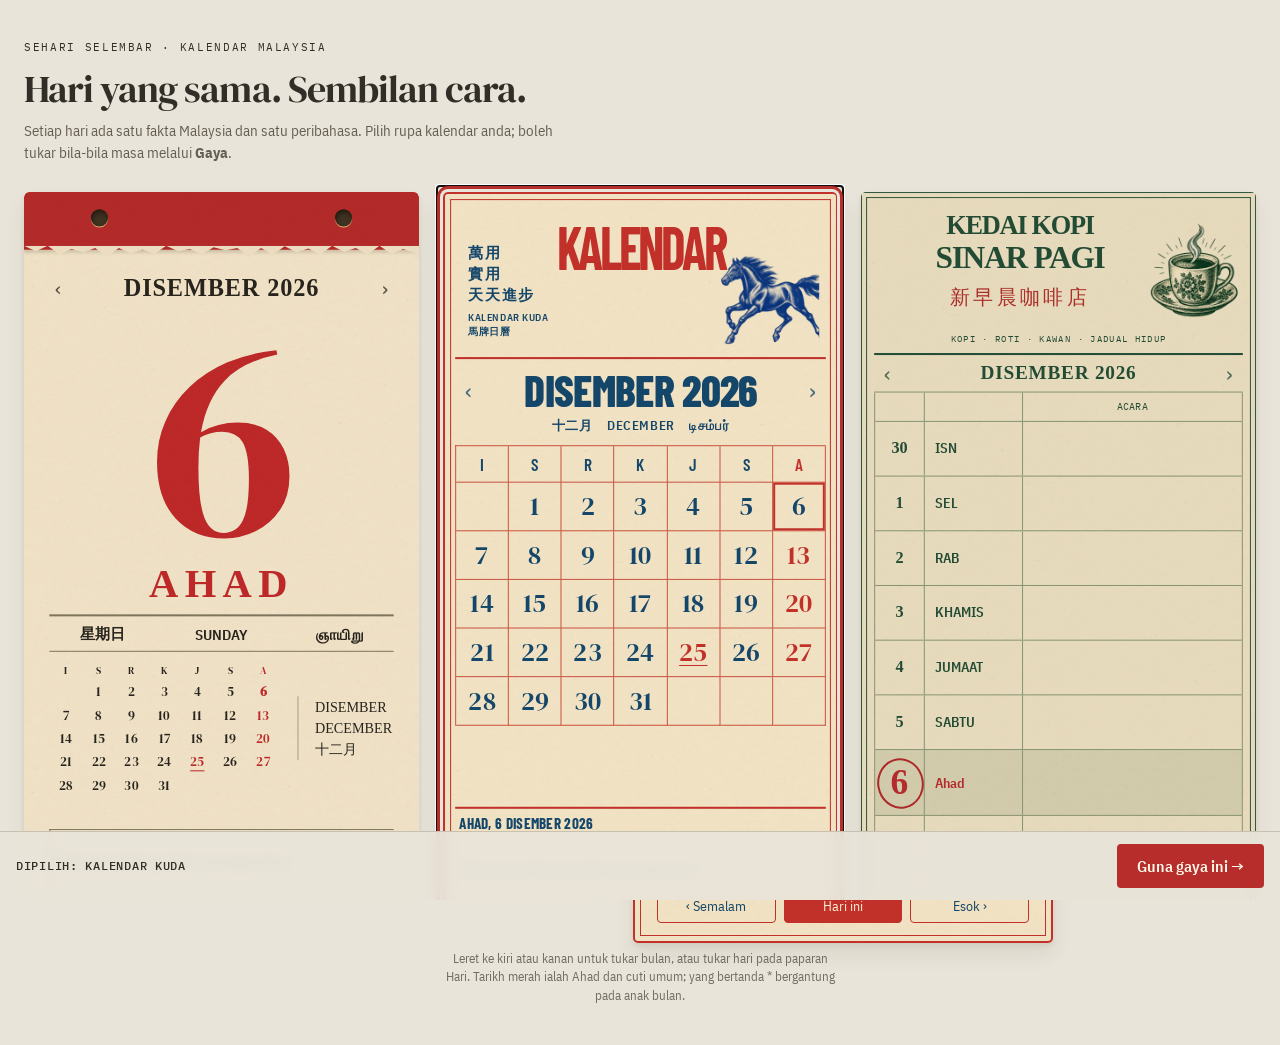
==== commit 2251f09e: "Port the msia-calendar designs 1:1 and add calendar import Replace the hand-built style approximatio" ====
--- a/kalendar/index.html
+++ b/kalendar/index.html
@@ -4,108 +4,89 @@
   <meta charset="utf-8">
   <meta name="viewport" content="width=device-width, initial-scale=1, viewport-fit=cover">
   <title>Sehari Selembar · Kalendar Fakta &amp; Peribahasa</title>
-  <meta name="description" content="Kalendar gaya lama Malaysia: setiap hari ada fakta Malaysia, peribahasa beserta maksudnya, dan jadual acara anda.">
-  <meta name="theme-color" content="#b72a22">
+  <meta name="description" content="Kalendar gaya lama Malaysia: fakta, peribahasa dan jadual acara untuk setiap hari, dalam sembilan gaya. Import dari Google Calendar, Apple Calendar, Outlook atau Notion.">
+  <meta name="theme-color" content="#c4312b">
   <link rel="manifest" href="manifest.webmanifest">
   <link rel="icon" href="icons/icon.svg" type="image/svg+xml">
   <link rel="apple-touch-icon" href="icons/apple-touch-icon.png">
   <meta name="apple-mobile-web-app-capable" content="yes">
   <meta name="apple-mobile-web-app-title" content="Sehari Selembar">
-  <link rel="preconnect" href="https://fonts.googleapis.com">
-  <link rel="preconnect" href="https://fonts.gstatic.com" crossorigin>
-  <link href="https://fonts.googleapis.com/css2?family=Alfa+Slab+One&family=Barlow+Condensed:wght@500;600;700;800&family=Kalam:wght@400;700&family=Newsreader:ital,opsz,wght@0,6..72,400;0,6..72,600;1,6..72,400;1,6..72,600&family=Playfair+Display:ital,wght@0,700;0,900;1,700&family=Special+Elite&family=Yellowtail&display=swap" rel="stylesheet">
-  <link href="https://fonts.googleapis.com/css2?family=Noto+Serif+SC:wght@600;900&display=swap&text=%E5%88%9D%E4%B8%80%E4%BA%8C%E4%B8%89%E5%9B%9B%E4%BA%94%E5%85%AD%E4%B8%83%E5%85%AB%E4%B9%9D%E5%8D%81%E5%BB%BF%E5%8D%85%E6%AD%A3%E5%86%AC%E8%85%8A%E6%9C%88%E9%97%B0%E6%97%A5%E6%98%9F%E6%9C%9F%E5%86%9C%E5%8E%86%E5%B9%B4%E7%94%B2%E4%B9%99%E4%B8%99%E4%B8%81%E6%88%8A%E5%B7%B1%E5%BA%9A%E8%BE%9B%E5%A3%AC%E7%99%B8%E5%AD%90%E4%B8%91%E5%AF%85%E5%8D%AF%E8%BE%B0%E5%B7%B3%E5%8D%88%E6%9C%AA%E7%94%B3%E9%85%89%E6%88%8C%E4%BA%A5%E9%BC%A0%E7%89%9B%E8%99%8E%E5%85%94%E9%BE%99%E8%9B%87%E9%A9%AC%E7%BE%8A%E7%8C%B4%E9%B8%A1%E7%8B%97%E7%8C%AA%E4%BA%9A%E6%88%90%E7%88%B6%E6%9D%82%E8%B4%A7%E5%BA%97%E5%A4%87%E5%BF%98%E8%B0%A2%E6%83%A0%E9%A1%BE%E8%80%90%E7%94%A8%E5%AF%A6%E5%A4%A9%E9%80%B2%E6%AD%A5%E9%A6%AC%E7%89%8C%E6%9B%86%E6%96%B0%E6%97%A9%E5%92%96%E5%95%A1%E8%B2%A8" rel="stylesheet">
-  <link href="https://fonts.googleapis.com/css2?family=Noto+Sans+Tamil:wght@500;700&display=swap&text=%E0%AE%9C%E0%AE%A9%E0%AE%B5%E0%AE%B0%E0%AE%BF%E0%AE%AA%E0%AF%8D%E0%AE%AE%E0%AE%BE%E0%AE%9A%E0%AE%8F%E0%AE%B2%E0%AF%87%E0%AF%82%E0%AF%88%E0%AE%86%E0%AE%95%E0%AE%B8%E0%AE%9F%E0%AF%86%E0%AE%85%E0%AF%8B%E0%AE%A8%E0%AE%9E%E0%AE%AF%E0%AE%B1%E0%AF%81%E0%AE%A4%E0%AE%99%E0%AE%B3%E0%AE%B4" rel="stylesheet">
+  <link rel="stylesheet" href="design.css">
   <link rel="stylesheet" href="styles.css">
-  <link rel="stylesheet" href="themes/tearoff.css">
-  <link rel="stylesheet" href="themes/kuda.css">
-  <link rel="stylesheet" href="themes/kopitiam.css">
-  <link rel="stylesheet" href="themes/runcit.css">
-  <link rel="stylesheet" href="themes/batik.css">
-  <link rel="stylesheet" href="themes/postcard.css">
-  <link rel="stylesheet" href="themes/stamp.css">
-  <link rel="stylesheet" href="themes/riso.css">
-  <link rel="stylesheet" href="themes/midnight.css">
 </head>
-<body data-bg="kuda">
-  <div class="shell" id="shell" data-theme="kuda">
+<body data-style="kuda">
+  <div class="app" id="app">
     <header class="topbar">
       <span class="brand">Sehari Selembar</span>
-      <div class="top-actions">
-        <button type="button" class="chip" id="todayBtn">Hari Ini</button>
+      <nav class="top-actions" aria-label="Aplikasi">
+        <button type="button" class="chip" id="todayBtn">Hari ini</button>
         <button type="button" class="chip" id="themeBtn" aria-haspopup="dialog">Gaya</button>
+        <button type="button" class="chip" id="importBtn" aria-haspopup="dialog">Import</button>
         <button type="button" class="chip" id="soundBtn" aria-pressed="true">Bunyi</button>
         <button type="button" class="chip" id="installBtn" hidden>Pasang</button>
-      </div>
+      </nav>
     </header>
+    <main class="desk">
+      <div class="stage" id="stage"><div class="flip-shade" id="flipShade" aria-hidden="true"></div></div>
+      <section class="leaf" id="leaf" aria-label="Helaian hari ini" aria-live="polite"></section>
+    </main>
+    <p class="smallprint">Leret ke kiri atau kanan untuk tukar bulan, atau tukar hari pada paparan Hari. Tarikh merah ialah Ahad dan cuti umum; yang bertanda * bergantung pada anak bulan.</p>
+  </div>
 
-    <main class="card" id="card" data-tab="month">
-      <section class="pane pane-month" id="paneMonth" aria-label="Paparan bulan">
-        <div class="masthead" id="masthead"></div>
-        <div class="pages" id="pages">
-          <div class="page-base" id="pageBase"></div>
-          <div class="flip-shade" id="flipShade" aria-hidden="true"></div>
-        </div>
-        <div class="summary" id="summary" aria-live="polite"></div>
-      </section>
+  <dialog id="eventDialog" class="event-dialog" aria-labelledby="eventTitle">
+    <form id="eventForm">
+      <div class="dialog-heading"><h2 id="eventTitle">Tambah acara</h2><button type="button" class="close-dialog" aria-label="Tutup">×</button></div>
+      <label>Nama acara<input name="title" autocomplete="off" placeholder="Contoh: Makan keluarga" maxlength="80" required></label>
+      <div class="form-row"><label>Tarikh<input name="date" type="date" min="1900-01-01" max="2100-12-31" required></label><label>Masa<input name="time" type="time" value="09:00" required></label></div>
+      <label>Tempat <span>(pilihan)</span><input name="place" autocomplete="off" placeholder="Rumah, pejabat…" maxlength="100"></label>
+      <button class="save-event" type="submit">Simpan acara</button>
+      <button class="delete-event" type="button" id="deleteEvent" hidden>Padam acara ini</button>
+    </form>
+  </dialog>
 
-      <section class="pane pane-day" id="paneDay" aria-label="Paparan hari">
-        <div class="day-stack" id="dayStack" aria-live="polite"></div>
-      </section>
+  <dialog id="importDialog" class="event-dialog import-dialog" aria-labelledby="importTitle">
+    <div class="dialog-heading"><h2 id="importTitle">Import kalendar</h2><button type="button" class="close-dialog" aria-label="Tutup">×</button></div>
+    <p class="imp-lead">Bawa masuk acara dari kalendar yang anda guna sekarang. Semuanya kekal dalam pelayar ini.</p>
 
-      <nav class="bottombar" aria-label="Paparan">
-        <div class="seg" role="tablist">
-          <button type="button" role="tab" data-tab="day" id="tabDay">Hari</button>
-          <button type="button" role="tab" data-tab="month" id="tabMonth">Bulan</button>
-        </div>
-        <button type="button" class="btn-acara" id="addEvent"><span aria-hidden="true">+</span> Acara</button>
-      </nav>
-    </main>
+    <section class="imp-block">
+      <h3>Dari fail</h3>
+      <label class="imp-drop">Pilih fail .ics, .zip atau .csv<input id="importFile" type="file" accept=".ics,.ical,.ifb,.zip,.csv,text/calendar,text/csv,application/zip" multiple></label>
+      <details><summary>Google Calendar</summary><p>Di komputer, buka calendar.google.com → Tetapan → <b>Import &amp; eksport</b> → <b>Eksport</b>. Pilih fail .zip yang dimuat turun di sini; tak perlu nyahzip.</p></details>
+      <details><summary>Apple Calendar (Mac / iCloud)</summary><p>Mac: pilih kalendar, kemudian <b>Fail → Eksport → Eksport…</b> untuk dapatkan fail .ics. iPhone: kongsi kalendar sebagai <b>Kalendar Awam</b> di iCloud dan guna pautan di bawah.</p></details>
+      <details><summary>Outlook</summary><p>Outlook web: <b>Tetapan → Kalendar → Kalendar dikongsi → Terbitkan kalendar</b>, salin pautan ICS ke bahagian pautan. Outlook desktop: <b>Fail → Simpan Kalendar</b> sebagai .ics.</p></details>
+      <details><summary>Notion</summary><p>Pada pangkalan data kalendar Notion, tekan <b>••• → Export → Markdown &amp; CSV</b>. Pilih fail .csv (atau .zip) di sini. Lajur nama dan tarikh dikesan sendiri.</p></details>
+    </section>
 
-    <p class="smallprint">Leret halaman untuk selak bulan, leret helaian untuk koyak hari. Cuti bertanda * bergantung pada anak bulan. Tarikh Hijrah ikut takwim Malaysia bila diketahui, selainnya anggaran.</p>
+    <section class="imp-block">
+      <h3>Dari pautan langganan</h3>
+      <form id="importUrlForm" class="imp-url">
+        <label>Pautan iCal<input name="url" type="url" inputmode="url" placeholder="https://… atau webcal://…" required autocomplete="off"></label>
+        <label>Nama <span>(pilihan)</span><input name="name" maxlength="60" placeholder="cth: Kerja" autocomplete="off"></label>
+        <button class="save-event" type="submit">Langgan</button>
+      </form>
+      <details><summary>Di mana pautannya?</summary><p><b>Google:</b> Tetapan kalendar → Integrasikan kalendar → <b>Alamat rahsia dalam format iCal</b>. <b>Apple:</b> Kongsi kalendar → Kalendar Awam → salin pautan webcal://. <b>Outlook:</b> pautan ICS dari Terbitkan kalendar. <b>Notion Calendar:</b> mana-mana kalendar yang memberi pautan .ics.</p><p>Langganan disegerak semula bila aplikasi dibuka. Pautan rahsia memberi akses baca kepada kalendar itu, jadi jangan kongsi.</p></details>
+    </section>
 
-    <dialog class="sheet-dialog" id="eventDialog" aria-labelledby="evTitle">
-      <form method="dialog" id="eventForm">
-        <h2 id="evTitle">Acara Baharu</h2>
-        <p class="ev-when" id="evWhen"></p>
-        <label>Masa <input type="time" name="time" required value="09:00"></label>
-        <label>Acara <input type="text" name="title" required maxlength="80" placeholder="cth: Mesyuarat, Makan keluarga" autocomplete="off"></label>
-        <label>Tempat <small>(pilihan)</small> <input type="text" name="place" maxlength="80" placeholder="cth: Rumah Mak Long" autocomplete="off"></label>
-        <div class="dlg-actions">
-          <button type="button" class="dlg-del" id="evDelete" hidden>Padam</button>
-          <button type="button" class="dlg-cancel" id="evCancel">Batal</button>
-          <button type="submit" class="btn-acara" value="save">Simpan</button>
-        </div>
-      </form>
-    </dialog>
-  </div>
+    <p class="imp-status" id="importStatus" role="status" aria-live="polite"></p>
+    <section class="imp-block"><h3>Kalendar diimport</h3><div id="importSources"></div></section>
+  </dialog>
 
   <div class="onboard" id="onboard" hidden>
     <div class="ob-inner" role="dialog" aria-modal="true" aria-labelledby="obTitle">
-      <button type="button" class="ob-close" id="obClose" aria-label="Tutup" hidden>✕</button>
-      <p class="ob-kicker">Selamat datang ke <b>Sehari Selembar</b></p>
-      <h1 id="obTitle">Pilih gaya kalendar anda</h1>
-      <p class="ob-sub">Setiap hari ada satu fakta Malaysia dan satu peribahasa. Pilih rupa yang paling dekat di hati. Boleh tukar bila-bila masa melalui butang <b>Gaya</b>.</p>
+      <button type="button" class="ob-close" id="obClose" aria-label="Tutup" hidden>×</button>
+      <p class="eyebrow">SEHARI SELEMBAR · KALENDAR MALAYSIA</p>
+      <h1 id="obTitle">Hari yang sama. Sembilan cara.</h1>
+      <p class="ob-sub">Setiap hari ada satu fakta Malaysia dan satu peribahasa. Pilih rupa kalendar anda; boleh tukar bila-bila masa melalui <b>Gaya</b>.</p>
       <div class="ob-grid" id="obGrid" role="radiogroup" aria-label="Gaya kalendar"></div>
-      <div class="ob-bar">
-        <span class="ob-picked" id="obPicked"></span>
-        <button type="button" class="ob-go" id="obGo">Guna gaya ini <span aria-hidden="true">→</span></button>
-      </div>
+      <div class="ob-bar"><span class="ob-picked" id="obPicked"></span><button type="button" class="ob-go" id="obGo">Guna gaya ini →</button></div>
     </div>
   </div>
 
+  <p id="announcement" class="sr-only" role="status" aria-live="polite"></p>
   <script src="data/holidays.js"></script>
   <script src="data/facts.js"></script>
   <script src="data/peribahasa.js"></script>
-  <script src="themes/tearoff.js"></script>
-  <script src="themes/kuda.js"></script>
-  <script src="themes/kopitiam.js"></script>
-  <script src="themes/runcit.js"></script>
-  <script src="themes/batik.js"></script>
-  <script src="themes/postcard.js"></script>
-  <script src="themes/stamp.js"></script>
-  <script src="themes/riso.js"></script>
-  <script src="themes/midnight.js"></script>
+  <script src="import.js"></script>
   <script src="app.js"></script>
 </body>
 </html>
--- a/kalendar/design.css
+++ b/kalendar/design.css
@@ -0,0 +1,354 @@
+@import url('assets/fonts.css');
+
+:root{color-scheme:light;--board:#e9e4d9;--ui:'IBM Plex Sans Condensed',Arial,sans-serif;--serif:'DM Serif Display',Georgia,serif;--display:'Barlow Condensed','Arial Narrow',sans-serif;--mono:'IBM Plex Mono',monospace}
+*{box-sizing:border-box}
+body{margin:0;background:var(--board);color:#302e27;font-family:var(--ui);font-size:16px}
+button,input,textarea{font:inherit}
+button,a,input,textarea{-webkit-tap-highlight-color:transparent}
+button{cursor:pointer}
+button:focus-visible,a:focus-visible,input:focus-visible,textarea:focus-visible{outline:3px solid #c18a28;outline-offset:4px}
+a{color:inherit;text-underline-offset:4px}
+.gallery-header{max-width:1340px;margin:0 auto;padding:58px 36px 38px;display:flex;justify-content:space-between;gap:40px;border-bottom:1px solid #c8c1b1}
+.eyebrow{font-family:var(--mono);font-size:11px;letter-spacing:.15em;margin:0 0 14px}
+h1{font-family:var(--serif);font-weight:400;font-size:clamp(30px,3vw,46px);line-height:1.1;letter-spacing:-.025em;margin:0}
+.gallery-intro{width:285px;padding-top:3px;flex-shrink:0}
+.gallery-intro p{margin:0 0 8px;line-height:1.45;font-size:15px;color:#655f53}
+.gallery-intro p:first-child{color:#302e27;font-size:18px;font-weight:600}
+.studies{max-width:1340px;margin:auto;padding:40px 36px 70px;display:grid;grid-template-columns:repeat(3,minmax(0,1fr));gap:48px 34px;align-items:start}
+.study{min-width:0}
+.study-heading{display:flex;align-items:center;justify-content:space-between;gap:12px;margin-bottom:15px}
+.study-heading h2{font-family:var(--serif);font-size:23px;letter-spacing:-.03em;font-weight:400;margin:0}
+.study-heading .number{font-family:var(--mono);font-size:11px;margin-right:9px;color:#7d7464;vertical-align:middle}
+.study-link{font-family:var(--mono);font-size:10px;white-space:nowrap;text-decoration:none;padding:6px 0;border-bottom:1px solid #a69b86}
+.study-description{margin:13px 0 0;color:#6c6559;font-size:14px;line-height:1.4;max-width:350px}
+.screen{--paper:#f2e7d0;--ink:#28251e;--accent:#bf2c2d;--line:#b4a489;--button-ink:#fff4df;position:relative;isolation:isolate;width:100%;min-height:758px;padding:24px 24px 18px;background:var(--paper);color:var(--ink);border-radius:5px;box-shadow:0 3px 5px #37302113,0 12px 20px #37302113;overflow:hidden;display:flex;flex-direction:column;container-type:inline-size}
+.screen:after{content:'';position:absolute;inset:0;background-image:url('assets/paper-grain.webp');background-size:500px;opacity:.25;mix-blend-mode:multiply;pointer-events:none;z-index:5}
+.screen>*{position:relative;z-index:1}
+.screen button{color:inherit}
+.month-heading{font-family:var(--serif);font-weight:400;margin:0;line-height:1.04;letter-spacing:-.055em;font-size:38px;white-space:nowrap}
+.month-heading.split{white-space:normal}
+.month-heading.split .year{display:block}
+.multilingual{display:flex;align-items:center;justify-content:center;gap:12px;font-size:13px;margin:9px 0 15px;letter-spacing:.04em;line-height:1.4}
+.month-title-wrap{position:relative}
+.month-nav{display:flex;align-items:center;justify-content:space-between;gap:3px}
+.month-nav .month-heading{text-align:center;flex:1;min-width:0}
+.nav-arrow{border:0;background:transparent;color:inherit;padding:5px;font-size:25px;line-height:1;width:26px;flex:0 0 26px;opacity:.75}
+.nav-arrow:hover{opacity:1;background:#00000008}
+.calendar{display:grid;grid-template-columns:repeat(7,minmax(0,1fr));width:100%;font-family:var(--serif);align-content:start}
+.weekday{font-size:13px;text-align:center;min-height:29px;display:grid;place-items:center;font-weight:400}
+.date-cell{border:0;background:transparent;min-width:0;height:44px;display:grid;place-items:center;font-family:var(--serif);font-size:23px;position:relative;padding:0;border-radius:0;font-weight:400}
+.date-cell:hover{background:#00000008}
+.date-cell.sunday,.weekday.sunday{color:var(--accent)}
+.date-cell.outside{opacity:.4}
+.date-cell.selected .date-number{background:var(--accent);color:var(--button-ink);border-radius:50%;width:36px;height:36px;display:grid;place-items:center}
+.date-cell.has-events:after{content:'';position:absolute;bottom:2px;width:3px;height:3px;border-radius:50%;background:currentColor;opacity:.6}
+.date-cell.selected.has-events:after{display:none}
+.mini-calendar .weekday{font-size:10px;min-height:20px}
+.mini-calendar .date-cell{font-size:13px;height:23px}
+.mini-calendar .date-cell.selected .date-number{width:21px;height:21px}
+.date-caption{font-family:var(--display);font-weight:600;font-size:15px;letter-spacing:.015em;margin:10px 0 8px;text-transform:uppercase}
+.agenda{margin-top:auto;border-top:1px solid var(--line);padding-top:7px}
+.event-row{width:100%;display:grid;grid-template-columns:47px 1fr 17px;gap:10px;align-items:center;min-height:33px;border:0;border-bottom:1px solid color-mix(in srgb,var(--line) 55%,transparent);text-align:left;background:transparent;font-size:15px;padding:3px 0;font-weight:500}
+.event-row:last-child{border-bottom:0}
+.event-row time{font-variant-numeric:tabular-nums}
+.event-row .event-title{min-width:0;overflow-wrap:anywhere}
+.event-row .event-place{display:block;font-size:12px;opacity:.65;font-weight:400;margin-top:2px}
+.event-row .check{width:15px;height:15px;border:1px solid var(--ink);border-radius:50%;display:grid;place-items:center;line-height:1;font-size:10px;opacity:.65}
+.event-row.completed .event-title{text-decoration:line-through;opacity:.5}
+.event-row.completed .check{background:var(--ink);color:var(--paper);opacity:1}
+.empty-events{min-height:60px;display:flex;align-items:center;color:var(--ink);opacity:.65;font-size:14px;margin:0}
+.controls{display:flex;align-items:center;justify-content:space-between;gap:16px;margin-top:13px}
+.view-switch{display:flex;flex:1;max-width:190px;border:1px solid var(--accent);border-radius:4px;overflow:hidden}
+.view-switch button{min-width:0;flex:1;background:transparent;border:0;padding:7px 14px;font-size:14px;line-height:1.1}
+.view-switch button[aria-pressed=true]{background:var(--accent);color:var(--button-ink)}
+.add-event{border:1px solid var(--accent);background:var(--accent);color:var(--button-ink)!important;border-radius:4px;min-height:35px;padding:6px 17px;white-space:nowrap;font-size:16px;line-height:1.2}
+.add-event:hover,.save-event:hover{filter:brightness(.91)}
+.print-art{background-image:url('assets/print-atlas.webp');background-size:300% 200%;background-repeat:no-repeat;display:block;pointer-events:none;flex-shrink:0;aspect-ratio:1;clip-path:inset(2% 5%)}
+.art-horse{background-position:0 0}.art-coffee{background-position:50% 0}.art-goods{background-position:100% 0}.art-flower{background-position:0 100%}.art-bus{background-position:50% 100%}.art-moon{background-position:100% 100%}
+.selected-day{display:flex;align-items:center;gap:18px;border-top:1px solid var(--line);padding-top:12px;margin-top:20px}
+.selected-day .selected-number{font-family:var(--serif);font-size:90px;line-height:.95;color:var(--accent)}
+.selected-day h3{margin:0;font-family:var(--display);font-size:26px;text-transform:uppercase;line-height:1.1}
+.selected-day p{font-size:12px;letter-spacing:.13em;text-transform:uppercase;margin:6px 0 0}
+.gallery-footer{max-width:1268px;margin:0 auto 35px;border-top:1px solid #c8c1b1;padding:20px 0;display:flex;justify-content:space-between;gap:18px;color:#6c6559;font-size:13px}
+
+/* 01: The date is the page. */
+.tearoff{padding:79px 25px 20px;--paper:#f2e7d0;--accent:#bf292a;--line:#817862}
+.binding{position:absolute;left:0;top:0;width:100%;height:57px;background:#b42b2b;border-radius:5px 5px 0 0;box-shadow:0 3px 3px #38291c2b}
+.binding:after{content:'';position:absolute;bottom:-7px;left:0;right:0;height:11px;background:#efe3cc;clip-path:polygon(0 0,3% 50%,6% 0,9% 80%,12% 30%,15% 60%,18% 20%,21% 100%,24% 20%,27% 70%,30% 35%,33% 75%,36% 0,39% 50%,42% 30%,45% 80%,48% 15%,51% 40%,54% 20%,57% 100%,60% 20%,63% 80%,66% 5%,69% 60%,72% 25%,75% 80%,78% 0,81% 55%,84% 20%,87% 80%,90% 0,93% 75%,96% 30%,100% 80%,100% 0)}
+.binding i{position:absolute;top:17px;width:17px;height:17px;border-radius:50%;background:#3f3322;box-shadow:inset 1px 3px 4px #140c0899,0 1px 0 #e5b679;left:17%}
+.binding i+ i{left:auto;right:17%}
+.tearoff .month-heading{font-family:Georgia,serif;font-weight:bold;font-size:24px;letter-spacing:.035em}
+.tearoff .nav-arrow{font-size:22px;width:18px;flex-basis:18px}
+.tear-date{font-family:var(--serif);font-size:280px;line-height:.88;text-align:center;font-weight:400;letter-spacing:-.08em;padding-right:.07em;color:var(--accent);margin:6px -10px 0}
+.tear-date.two-digit{font-size:228px;letter-spacing:-.1em;margin-top:28px;margin-bottom:19px}
+.tear-weekday{font-family:Georgia,serif;font-weight:bold;font-size:40px;letter-spacing:.16em;text-align:center;color:var(--accent);margin:0 0 7px}
+.tear-translations{display:flex;align-items:center;justify-content:space-around;gap:8px;border-top:2px solid var(--line);border-bottom:1px solid var(--line);padding:7px 0;font-size:15px;font-weight:600}
+.tear-month{display:grid;grid-template-columns:2.4fr 1fr;gap:18px;padding-top:8px;margin-bottom:13px}
+.tear-month-label{border-left:1px solid #aaa18a;padding-left:16px;align-self:center;text-transform:uppercase;font-family:Georgia,serif;font-size:14px;line-height:1.5}
+.tearoff .mini-calendar .date-cell.selected .date-number{background:transparent;color:var(--accent);font-weight:700}
+.tearoff .agenda{padding:0;border-top:1px solid var(--line);border-left:1px solid var(--line)}
+.tearoff .event-row{padding:3px 7px;grid-template-columns:46px 1fr;font-weight:600}
+.tearoff .event-row time{border-right:1px solid var(--line);padding-right:8px}
+.tearoff .check{display:none}
+.tearoff .controls{justify-content:center;margin-top:11px}
+.tearoff .add-event{min-height:37px;width:145px}
+
+/* 02: Racing-horse wall calendar. */
+.horse{--paper:#f4e8ce;--ink:#14486f;--accent:#c4312b;--line:#cc5543;padding:10px 10px 14px;border:2px solid var(--accent);outline:1px solid var(--accent);outline-offset:-8px}
+.horse-masthead{height:153px;position:relative;border-bottom:2px solid var(--accent);padding:5px 10px;flex-shrink:0}
+.horse-masthead h3{font-family:var(--display);font-size:60px;font-weight:700;color:var(--accent);margin:0;text-align:center;letter-spacing:-.065em;transform:scaleX(.85);transform-origin:center}
+.horse-masthead .art-horse{position:absolute;width:111px;height:111px;right:1px;bottom:2px}
+.horse-copy{position:absolute;left:13px;bottom:18px;line-height:1.4;font-size:15px;font-weight:600;letter-spacing:.1em}
+.horse-copy small{font-size:10px;display:block;letter-spacing:.045em;margin-top:5px}
+.horse .month-title-wrap{padding-top:8px}
+.horse .month-heading{font-family:var(--display);font-size:43px;font-weight:800;letter-spacing:-.02em}
+.horse .multilingual{margin:4px 0 10px;font-weight:600;gap:14px;font-size:13px}
+.horse .calendar{border-top:1px solid var(--line);border-left:1px solid var(--line);margin-bottom:3px}
+.horse .weekday,.horse .date-cell{border-right:1px solid var(--line);border-bottom:1px solid var(--line)}
+.horse .weekday{height:36px;font-family:var(--display);font-size:17px;font-weight:600}
+.horse .date-cell{height:48px;font-size:26px}
+.horse .date-cell.selected .date-number{width:100%;height:100%;border:2px solid var(--accent);border-radius:0;background:transparent;color:var(--ink)}
+.horse .agenda{margin-top:auto;border-top:2px solid var(--accent);color:#2e2a21;padding:5px 4px 0}
+.horse .date-caption{color:#14486f;font-size:15px;margin:0 0 5px;font-weight:700}
+.horse .event-row{min-height:31px;font-size:16px;border-color:#bb9d84}
+.horse .event-row .check{border-color:#14486f}
+.horse .controls{padding:0 4px;margin-top:10px;gap:12px}
+.horse .view-switch{max-width:220px}
+
+/* 03: Coffee-shop accounts become a week. */
+.ledger{--paper:#e9e0c6;--ink:#234d37;--accent:#24553c;--line:#8a987a;padding:12px 12px 18px;border:1px solid #31583e;outline:1px solid #31583e;outline-offset:-6px;border-radius:0}
+.coffee-masthead{height:148px;padding:7px 76px 0 0;border-bottom:2px solid var(--ink);text-align:center}
+.coffee-masthead h3{font-family:Georgia,serif;font-size:31px;line-height:1;letter-spacing:-.04em;margin:0;text-transform:uppercase;font-weight:900}
+.coffee-masthead h3 small{display:block;font-size:26px;margin-bottom:3px}
+.coffee-masthead .chinese{font-size:20px;color:#ad302d;letter-spacing:.15em;margin:10px 0 9px;white-space:nowrap}
+.coffee-masthead .strapline{position:absolute;left:0;right:0;bottom:9px;margin:0;font-family:var(--mono);font-size:9px;letter-spacing:.14em}
+.coffee-masthead .art-coffee{position:absolute;right:-8px;top:10px;width:111px}
+.ledger .month-title-wrap{border-bottom:1px solid var(--line)}
+.ledger .month-heading{font-family:Georgia,serif;font-weight:700;font-size:19px;letter-spacing:.04em;padding:8px 0}
+.ledger .nav-arrow{font-size:24px;padding:5px}
+.ledger-table{display:flex;flex-direction:column;flex:1;font-size:15px;margin-top:0;border-left:1px solid var(--line);border-right:1px solid var(--line)}
+.ledger-columns{display:grid;grid-template-columns:49px 97px 1fr;min-height:29px;font-family:var(--mono);font-size:10px;border-bottom:1px solid var(--line);text-align:center;align-items:center}
+.ledger-columns>*{height:100%;border-right:1px solid var(--line);display:flex;align-items:center;justify-content:center}
+.ledger-columns>:last-child{border:0}
+.ledger-row{display:grid;grid-template-columns:49px 97px 1fr;min-height:54px;border-bottom:1px solid var(--line)}
+.ledger-day{display:contents}
+.ledger-day button{background:transparent;border:0;border-right:1px solid var(--line);padding:5px;font-size:16px;text-align:center;font-family:Georgia,serif;font-weight:700;position:relative;min-width:0}
+.ledger-day button+button{text-align:left;padding-left:10px;font-family:var(--ui);font-size:14px;font-weight:600}
+.ledger-day .sunday{color:#b52c2f}
+.ledger-row.is-selected{background:#798d6730;min-height:65px}
+.ledger-row.is-selected .ledger-num:after{content:'';position:absolute;border:2px solid #b02b2c;width:42px;height:46px;border-radius:50%;left:2px;top:8px;transform:rotate(-9deg);pointer-events:none}
+.ledger-num{display:grid;place-items:center}
+.ledger-row.is-selected .ledger-num{font-size:35px}
+.ledger-events{padding:5px 7px;align-self:center;color:#2f3027;font-size:13px;line-height:1.5}
+.ledger-event{display:block;background:none;border:0;text-align:left;padding:0;font-size:13px;width:100%;line-height:1.4;overflow-wrap:anywhere}
+.ledger-event.completed{text-decoration:line-through;opacity:.5}
+.ledger-events .empty-events{min-height:0;font-size:12px}
+.ledger-tail{display:grid;grid-template-columns:49px 97px 1fr;flex:1;min-height:75px;background:repeating-linear-gradient(transparent 0,transparent 32px,#9ba28788 32px,#9ba28788 33px)}
+.ledger-tail>*{border-right:1px solid var(--line)}
+.ledger-tail>:last-child{border:0}
+.ledger .controls{margin-top:14px;gap:17px}
+.ledger .view-switch{border-color:var(--ink)}
+.ledger .agenda{margin-top:24px}
+
+/* 04: The sponsored sundry-shop calendar. */
+.runcit{--paper:#f4d866;--ink:#134d37;--accent:#c92d31;--line:#b48032;padding:14px 14px 16px}
+.shop-masthead{height:222px;border-bottom:2px solid var(--ink);position:relative;overflow:hidden}
+.shop-masthead h3{font-family:var(--display);font-size:74px;font-weight:900;line-height:.86;letter-spacing:-.025em;color:var(--accent);margin:0;text-align:center}
+.shop-masthead h4{font-family:var(--display);font-size:34px;line-height:1;letter-spacing:-.01em;margin:3px 0 0;text-align:center;font-weight:800}
+.shop-masthead .art-goods{width:220px;height:104px;background-size:300% 423.08%;background-position:100% 19%;margin:0 auto;clip-path:inset(0 3%)}
+.shop-masthead p{position:absolute;bottom:4px;left:0;right:0;margin:0;font-family:var(--display);font-weight:700;font-size:12px;text-align:center;line-height:1.1;letter-spacing:.03em}
+.runcit .month-heading{font-family:var(--display);font-size:44px;font-weight:800;letter-spacing:-.035em;margin-top:9px}
+.runcit .month-heading .month-word{color:var(--accent)}
+.runcit .multilingual{font-size:12px;margin:4px 0 12px;font-weight:600}
+.runcit .calendar{border-left:1px solid var(--line);border-top:1px solid var(--line)}
+.runcit .weekday{color:#ffebc6;background:var(--accent);border-right:1px solid #f3d98f;font-family:var(--display);font-size:18px;font-weight:600;min-height:31px}
+.runcit .date-cell{height:43px;border-right:1px solid var(--line);border-bottom:1px solid var(--line);font-family:var(--display);font-size:26px;font-weight:700}
+.runcit .date-cell.selected .date-number{border-radius:0;background:var(--ink);width:32px;height:33px}
+.receipt{position:relative;background:#f8edd6;color:#24251e;padding:15px 14px 10px;margin:16px -2px 0;flex:1;display:flex;flex-direction:column}
+.receipt:before{content:'';position:absolute;top:-6px;left:0;right:0;height:7px;background:linear-gradient(135deg,transparent 5px,#f8edd6 0) 0 0/10px 8px repeat-x}
+.runcit .agenda{margin-top:0;border-top:0;padding:0}
+.runcit .date-caption{font-size:15px;line-height:1.1;margin:0 0 5px;border-bottom:1px dotted #9c8d72;padding-bottom:5px;color:#194630}
+.runcit .event-row{border-bottom:1px dotted #c1a58a;font-size:15px;min-height:30px;grid-template-columns:42px 1fr 14px}
+.runcit .event-row .check{border-color:var(--accent);width:12px;height:12px}
+.runcit .controls{margin-top:10px;justify-content:center}
+.runcit .add-event{width:146px}
+
+/* 05: An open printed page with a textile margin. */
+.batik{--paper:#f2e7cf;--ink:#17364d;--accent:#d9a03b;--line:#a19372;--button-ink:#fff6e4;padding:33px 78px 22px 22px}
+.batik-strip{position:absolute;top:0;bottom:0;right:0;width:61px;background:#163751 url('assets/batik-strip.webp') center top/100% auto repeat-y;border-left:2px solid #d7ae68}
+.batik .month-heading{font-size:48px;line-height:.9;letter-spacing:-.055em;position:relative;text-align:left}
+.batik .month-heading .year{font-size:49px}
+.batik .month-nav{display:block}
+.batik .nav-arrow{position:absolute;top:103px;right:0;font-size:19px;width:22px;padding:0}
+.batik .nav-arrow:first-child{right:25px}
+.batik .multilingual{font-size:11px;gap:9px;white-space:nowrap;justify-content:flex-start;margin:14px 0 20px;letter-spacing:.02em}
+.batik .calendar{border-top:1px solid var(--line);margin-bottom:135px}
+.batik .weekday{min-height:34px;font-size:12px}
+.batik .date-cell{font-size:23px;height:46px}
+.batik .date-cell.sunday,.batik .weekday.sunday{color:#b6382f}
+.batik .date-cell.selected .date-number{width:40px;height:40px}
+.batik .agenda{padding-top:12px}
+.batik .date-caption{font-family:Georgia,serif;font-weight:700;font-size:13px;white-space:nowrap;margin:0 0 14px}
+.batik .event-row{font-size:15px;min-height:34px;grid-template-columns:42px 1fr 14px;gap:8px}
+.batik .controls{gap:10px;margin-right:-25px;margin-top:20px;flex-wrap:wrap}
+.batik .view-switch{border-color:var(--ink);max-width:165px}
+.batik .view-switch button[aria-pressed=true]{background:var(--ink)}
+.batik .view-switch button{padding:9px 11px}
+.batik .add-event{padding:8px 12px;color:#17364d!important}
+
+/* 06: Tourism postcard above a familiar month. */
+.postcard{--paper:#f2e1bb;--ink:#17384c;--accent:#dd8875;--line:#b79e79;padding:0 18px 19px}
+.postcard-picture{height:247px;margin:0 -18px 14px;position:relative;overflow:hidden;border-bottom:2px solid #b9a382}
+.postcard-picture img{width:100%;height:100%;object-fit:cover;object-position:center 60%;display:block}
+.postcard-greeting{position:absolute;right:17px;top:16px;display:block;text-align:center;font-size:14px;line-height:1.1;font-family:Georgia,serif;font-style:italic;color:#254756;text-shadow:0 1px 3px #fff2d7}
+.postcard-greeting strong{display:block;font-family:var(--display);font-style:normal;letter-spacing:.16em;font-size:17px;margin-top:4px}
+.postcard .month-heading{font-size:39px;letter-spacing:-.055em}
+.postcard .nav-arrow{width:18px;flex-basis:18px;font-size:19px;padding:0}
+.postcard .multilingual{font-size:12px;gap:9px;margin:5px 0 12px}
+.postcard .calendar{border-top:1px solid var(--line);border-left:1px solid var(--line)}
+.postcard .date-cell,.postcard .weekday{border-right:1px solid var(--line);border-bottom:1px solid var(--line)}
+.postcard .weekday{min-height:26px;font-size:12px}
+.postcard .date-cell{height:37px;font-size:22px}
+.postcard .date-cell.sunday,.postcard .weekday.sunday{color:#b5322c}
+.postcard .date-cell.selected .date-number{border-radius:0;width:100%;height:100%}
+.postcard-bottom{display:grid;grid-template-columns:93px 1fr;gap:10px;margin-top:auto;padding-top:17px}
+.postcard-bottom .art-flower{width:105px;height:105px;align-self:center;filter:saturate(.55)}
+.postcard .agenda{border:0;margin:0;padding-top:0}
+.postcard .date-caption{font-size:13px;letter-spacing:0;margin:0 0 6px}
+.postcard .event-row{font-size:14px;min-height:29px;grid-template-columns:40px 1fr 12px;gap:5px}
+.postcard .event-row .check{width:12px;height:12px}
+.postcard .controls{gap:12px;margin-top:12px}
+.postcard .view-switch{max-width:218px}
+.postcard .view-switch button[aria-pressed=true]{background:#f1d0b0;color:var(--ink)}
+.postcard .add-event{font-size:15px}
+
+/* 07: A stamped daily form. */
+.stamp{--paper:#eee4ce;--ink:#853340;--accent:#943340;--line:#a87069;padding:21px 20px 18px;border:1px solid var(--line);outline:1px solid var(--line);outline-offset:-10px;border-radius:1px}
+.stamp-header{height:86px;position:relative;display:flex;justify-content:space-between;align-items:flex-start}
+.stamp-header p{font-family:var(--mono);font-size:11px;line-height:1.15;letter-spacing:.1em;margin:0}
+.stamp-header .serial{font-size:12px;letter-spacing:.02em;text-align:right}
+.weekday-stamp{position:absolute;right:0;top:29px;border:3px double var(--accent);padding:1px 6px;font-family:var(--display);font-weight:800;font-size:32px;line-height:1.1;letter-spacing:.025em;transform:rotate(-5deg)}
+.stamp-date{font-family:var(--display);font-weight:700;font-size:60px;line-height:1.05;letter-spacing:-.055em;white-space:nowrap;margin:0 0 10px;text-align:center}
+.stamp .month-title-wrap{border-top:2px solid var(--line);border-bottom:1px solid var(--line)}
+.stamp .month-heading{font-family:var(--mono);font-size:14px;letter-spacing:-.02em;line-height:1.3}
+.stamp .nav-arrow{font-size:20px}
+.stamp .agenda{margin:23px 0 0;border:0;padding:0 0 0 23px;position:relative}
+.stamp .agenda:before{content:'';position:absolute;top:12px;bottom:12px;width:1px;background:var(--accent);left:7px}
+.stamp .event-row{position:relative;font-size:16px;grid-template-columns:53px 1fr 14px;min-height:66px;align-items:start;padding-top:6px;border-color:#b3917b;font-weight:600;gap:9px}
+.stamp .event-row:before{content:'';width:10px;height:10px;border-radius:50%;position:absolute;left:-20px;top:9px;background:var(--accent)}
+.stamp .event-row time{font-family:var(--mono);font-size:14px}
+.stamp .event-row .event-place{font-family:var(--mono);font-size:11px;color:#443e31;letter-spacing:0}
+.stamp .event-row .check{border-radius:0;width:13px;height:13px;margin-top:3px}
+.stamp-notes{display:block;margin:20px 0 0;border-top:1px solid var(--line);padding-top:5px;font-family:var(--mono);font-size:11px;letter-spacing:.03em}
+.stamp-notes textarea{display:block;width:100%;height:124px;border:0;outline-offset:2px;resize:vertical;font-size:12px;line-height:31px;background:repeating-linear-gradient(transparent 0,transparent 30px,#ad9a7e90 30px,#ad9a7e90 31px);color:var(--ink);padding:0;margin-top:4px;letter-spacing:0}
+.stamp-footer{display:grid;grid-template-columns:1.2fr 1fr;gap:16px;align-items:center;border-top:1px solid var(--line);margin-top:auto;padding-top:14px}
+.stamp-mini-title{font-size:12px;font-family:var(--display);font-weight:600;letter-spacing:.1em;margin:0 0 3px}
+.stamp .mini-calendar .date-cell{font-family:var(--display);font-weight:600;font-size:12px;height:19px}
+.stamp .mini-calendar .weekday{font-family:var(--mono);font-size:9px;min-height:16px}
+.stamp .mini-calendar .date-cell.selected .date-number{width:18px;height:18px}
+.print-seal{width:115px;height:115px;border:4px double var(--accent);border-radius:50%;display:flex;flex-direction:column;align-items:center;justify-content:center;gap:6px;transform:rotate(15deg);font-family:var(--display);font-size:19px;line-height:1;letter-spacing:.12em}
+.print-seal strong{font-family:Georgia,serif;font-size:29px;line-height:1}
+.stamp .controls{gap:11px;margin-top:16px}
+.stamp .view-switch,.stamp .add-event{border-radius:0}
+.stamp .view-switch{max-width:200px}
+
+/* 08: Two inks, a large date, and a city bus. */
+.riso{--paper:#f6ead3;--ink:#285db0;--accent:#e94a47;--line:#e76560;padding:15px 17px 19px}
+.riso-masthead{height:270px;position:relative}
+.riso-masthead h3{font-family:var(--display);font-weight:900;font-size:160px;line-height:.78;letter-spacing:-.04em;color:var(--accent);margin:0 0 13px;position:relative;z-index:1}
+.riso-masthead .riso-year{font-family:var(--display);font-size:65px;font-weight:800;color:var(--accent);line-height:.9;margin:0;position:relative;z-index:1}
+.riso-masthead .art-flower{position:absolute;width:200px;right:-14px;top:96px}
+.riso-masthead .riso-languages{margin:10px 0 0;font-family:var(--ui);font-size:15px;line-height:1.3;font-weight:600;display:flex;flex-direction:column;align-items:flex-start;gap:3px}
+.riso .calendar{border-top:3px solid var(--accent);border-bottom:3px solid var(--accent)}
+.riso .weekday{font-family:var(--display);font-size:17px;font-weight:600;min-height:36px;border-bottom:1px solid #baab92}
+.riso .date-cell{font-family:var(--display);font-size:22px;font-weight:600;height:44px;border-bottom:1px solid #baab92}
+.riso .date-cell.selected .date-number{width:38px;height:38px}
+.riso-bottom{display:grid;grid-template-columns:43% 1fr;gap:7px;flex:1;margin-top:15px;min-height:170px}
+.riso-bottom .art-bus{width:100%;align-self:end;margin-bottom:6px}
+.riso .agenda{margin:0;border:0;padding:0;display:flex;flex-direction:column}
+.riso .date-caption{font-family:var(--display);font-size:15px;letter-spacing:.06em;margin:0 0 7px;line-height:1.1}
+.riso .date-caption .caption-weekday{display:block}
+.riso .event-row{font-size:15px;grid-template-columns:40px 1fr 12px;gap:6px;border-color:#bd9b89;min-height:34px;color:#292820}
+.riso .event-row .check{width:12px;height:12px}
+.riso .add-event{margin-top:auto;align-self:flex-end;padding:6px 17px}
+.riso>.controls{justify-content:center;margin-top:8px}
+.riso .view-switch{max-width:230px;border-color:var(--ink)}
+.riso .view-switch button[aria-pressed=true]{background:var(--ink)}
+.riso .week-navigation{display:flex;align-items:center;justify-content:space-between;font-family:var(--mono);font-size:10px;margin-top:5px}
+.riso .week-navigation button{background:transparent;border:0;color:var(--ink);font-size:16px;padding:0 6px}
+
+/* 09: Brass rules and cream type on ink-black paper. */
+.midnight{color-scheme:dark;--paper:#25251f;--ink:#ead4a7;--accent:#d6412b;--line:#a58147;--button-ink:#fff0d4;padding:23px 18px 20px;background-color:var(--paper)}
+.midnight:after{opacity:.08;mix-blend-mode:screen}
+.midnight .month-heading{font-size:35px;letter-spacing:-.035em;text-align:left}
+.midnight .month-nav{display:block}
+.midnight .nav-arrow{position:absolute;right:0;top:4px;font-size:17px;z-index:2;width:15px;padding:0}
+.midnight .nav-arrow:first-child{right:18px}
+.midnight .multilingual{font-size:11px;letter-spacing:.1em;gap:13px;justify-content:flex-start;margin:12px 0 20px}
+.midnight .art-moon{width:78px;position:absolute;right:0;top:-5px;opacity:.8;z-index:0}
+.midnight .calendar{border-top:1px solid var(--line);border-bottom:1px solid var(--line);padding-bottom:18px;margin-bottom:0}
+.midnight .weekday{min-height:34px;font-size:13px}
+.midnight .date-cell{height:42px;font-size:23px}
+.midnight .date-cell:hover{background:#ffffff0d}
+.midnight .date-cell.selected .date-number{width:35px;height:35px}
+.midnight .selected-day{margin-top:0;padding:16px 0 19px;border-top:0;border-bottom:1px solid var(--line);gap:12px;min-height:155px}
+.midnight .selected-number{font-size:125px;line-height:.8;letter-spacing:-.07em;min-width:75px}
+.midnight .selected-day-copy{border-left:1px solid var(--line);padding-left:15px}
+.midnight .selected-day h3{font-family:var(--display);font-size:28px;color:var(--ink);letter-spacing:.025em}
+.midnight .selected-day p{font-size:13px;letter-spacing:.2em;margin:5px 0}
+.midnight .selected-day .art-moon{position:relative;top:auto;right:auto;width:87px;margin-left:auto;align-self:flex-end;opacity:.55}
+.midnight .agenda{margin-top:auto;border-top:0;padding-top:14px}
+.midnight .event-row{min-height:44px;font-size:16px;border-color:var(--line);grid-template-columns:49px 1fr 17px}
+.midnight .event-row .check{border-color:#bc964e;opacity:1}
+.midnight .event-row.completed .check{background:var(--ink);color:var(--paper)}
+.midnight .controls{margin-top:17px;gap:14px}
+.midnight .view-switch{border-color:var(--line);max-width:225px}
+.midnight .view-switch button[aria-pressed=true]{background:#5d2c20;color:var(--ink)}
+.midnight .view-switch button{font-size:15px;min-height:38px}
+.midnight .add-event{font-size:15px;min-height:40px;padding:7px 17px}
+.screen[data-view=day] .calendar:not(.mini-calendar){display:none}
+.screen[data-view=day] .day-expanded{display:flex;margin-top:24px;min-height:205px;border-bottom:1px solid var(--line);padding-bottom:20px;align-items:center}
+.day-expanded{display:none}
+.screen[data-view=day] .agenda{flex:1;margin-top:25px}
+.screen[data-view=day] .event-row{min-height:49px}
+.screen[data-view=day].batik .calendar{margin-bottom:0}
+.screen[data-view=day].postcard .postcard-bottom{display:block;padding:0;margin-top:18px}
+.screen[data-view=day].postcard .postcard-bottom>.print-art{display:none}
+.screen[data-view=day].riso .riso-bottom{grid-template-columns:35% 1fr}
+.screen[data-view=day].midnight .selected-day{min-height:260px}
+.screen[data-view=day].midnight .selected-number{font-size:150px}
+
+/* Shared event form and standalone pages. */
+.event-dialog{--modal-paper:#f6efdf;--modal-ink:#263327;--modal-accent:#b62d2b;width:min(440px,calc(100vw - 32px));max-height:calc(100dvh - 32px);overflow:auto;border:1px solid #b3a48b;border-radius:5px;padding:27px;background:var(--modal-paper);color:var(--modal-ink);box-shadow:0 15px 80px #211b224d;color-scheme:light}
+.event-dialog::backdrop{background:#27231c80;backdrop-filter:blur(3px)}
+.dialog-heading{display:flex;align-items:center;justify-content:space-between;margin-bottom:24px;gap:18px}
+.dialog-heading h2{font:400 28px var(--serif);margin:0}
+.close-dialog{border:0;background:transparent;font-size:29px;padding:0 3px;color:var(--modal-ink);line-height:1}
+.event-dialog label{display:block;font-size:14px;font-weight:600;line-height:1.4;margin-bottom:17px}
+.event-dialog label span{font-weight:400;opacity:.6}
+.event-dialog input{width:100%;min-width:0;display:block;margin-top:6px;border:1px solid #beaf94;border-radius:2px;padding:10px 11px;background:#fffaf0;color:#282d25;font-size:16px;font-weight:400;min-height:45px}
+.form-row{display:grid;grid-template-columns:1.3fr 1fr;gap:14px}
+.save-event{width:100%;padding:12px 20px;min-height:45px;border:0;border-radius:3px;background:var(--modal-accent);color:#fff8e9;font-size:16px;font-weight:600}
+.reset-actions{display:grid;grid-template-columns:1fr 1fr;gap:12px;margin-top:24px}
+.cancel-reset{border:1px solid #b4a58b;border-radius:3px;padding:10px;background:transparent;color:inherit}
+.reset-actions .save-event{padding:12px 10px}
+.sr-only{position:absolute!important;width:1px;height:1px;padding:0;margin:-1px;overflow:hidden;clip:rect(0,0,0,0);white-space:nowrap;border:0}
+.solo-header{max-width:1080px;margin:auto;padding:25px 28px;display:flex;align-items:center;justify-content:space-between;gap:20px;border-bottom:1px solid #c8c1b1}
+.solo-header a{font-size:14px;text-decoration:none}
+.solo-header nav{display:flex;gap:24px;font-family:var(--mono);font-size:11px}
+.solo-main{max-width:440px;margin:35px auto;padding:0 25px}
+.solo-main .study-heading{margin-bottom:18px}
+.solo-main .study-heading h2{font-size:25px}
+.solo-main .screen{min-height:758px}
+.solo-main .study-description{font-size:15px;margin-top:18px}
+.solo-footer{text-align:center;font-size:12px;color:#6d6659;margin:25px 0 40px}
+.reset-demo{border:0;background:transparent;padding:0;color:inherit;text-decoration:underline;text-underline-offset:4px;font-size:12px}
+.solo-footer .reset-demo{margin-left:8px}
+.ledger>.calendar{margin-top:18px}
+.ledger>.agenda{margin-top:auto}
+@media(min-width:1450px){.studies{gap:52px 44px}}
+@media(max-width:1150px) and (min-width:901px){.studies{gap:40px 24px;padding-left:24px;padding-right:24px}.screen{font-size:14px}.horse-masthead h3{font-size:52px}.month-heading{font-size:32px}.batik .month-heading{font-size:40px}.batik{padding-right:68px}.batik-strip{width:50px}.batik .date-cell{font-size:20px}.shop-masthead h3{font-size:65px}.shop-masthead h4{font-size:31px}.runcit .month-heading{font-size:36px}.postcard .month-heading{font-size:32px}.riso-masthead h3{font-size:140px}.ledger-day button+button{padding-left:6px}.ledger-row,.ledger-columns,.ledger-tail{grid-template-columns:42px 73px 1fr}.stamp-date{font-size:54px}.controls{gap:7px}.view-switch button{padding:7px 10px}.add-event{padding:7px 12px}.tear-date{font-size:250px}}
+@media(max-width:900px){.gallery-header{padding:36px 24px 26px;gap:24px}.gallery-intro{width:245px}.studies{max-width:860px;grid-template-columns:repeat(2,minmax(0,1fr));padding:32px 24px 60px;gap:38px 30px}.gallery-footer{margin:0 24px 25px}.screen{min-height:758px}}
+@media(max-width:650px){.gallery-header{display:block;padding:30px 22px 25px}.gallery-header h1{font-size:34px;max-width:320px}.gallery-intro{width:auto;margin-top:21px;max-width:345px}.gallery-intro p:first-child{font-size:16px;margin-bottom:5px}.gallery-intro p{font-size:14px}.studies{display:block;max-width:436px;padding:28px 22px 35px}.study{margin-bottom:38px}.study-heading h2{font-size:24px}.screen{min-height:758px}.gallery-footer{flex-direction:column;font-size:12px;gap:9px}.solo-header{padding:19px 18px}.solo-header nav{gap:18px}.solo-main{margin:26px auto;padding:0 16px;max-width:422px}.solo-main .screen{min-height:758px}.event-dialog{padding:22px}}
+@media(max-width:370px){.screen{padding-left:17px;padding-right:17px}.horse{padding-left:9px;padding-right:9px}.batik{padding-right:64px}.batik-strip{width:48px}.batik .month-heading{font-size:40px}.batik .multilingual{font-size:9px;gap:6px}.tear-date{font-size:245px}.tear-weekday{font-size:34px}.coffee-masthead h3{font-size:28px}.coffee-masthead h3 small{font-size:23px}.ledger-row,.ledger-columns,.ledger-tail{grid-template-columns:43px 75px 1fr}.shop-masthead h3{font-size:67px}.runcit .month-heading{font-size:38px}.stamp-date{font-size:52px}.riso-masthead h3{font-size:145px}.postcard .month-heading{font-size:34px}.postcard{padding-left:14px;padding-right:14px}.postcard-picture{margin-left:-14px;margin-right:-14px}.controls{gap:8px}.view-switch button{padding-left:10px;padding-right:10px}.add-event{padding:7px 12px}.midnight .month-heading{font-size:31px}}
+@media(prefers-reduced-motion:no-preference){button,a{transition:background-color .14s,color .14s,filter .14s,opacity .14s}.event-dialog[open]{animation:appear .18s ease-out}@keyframes appear{from{opacity:0;transform:translateY(6px)}to{opacity:1;transform:translateY(0)}}}
--- a/kalendar/styles.css
+++ b/kalendar/styles.css
@@ -1,510 +1,183 @@
-/* Sehari Selembar: one app, nine nostalgic Malaysian calendar styles. */
+/* Sehari Selembar app shell. design.css holds the nine screen designs unchanged;
+   this file only adds what surrounds them: the top bar, the daily leaf, the
+   page curl, onboarding and the import dialog. */
 
-:root {
-  --f-cond: "Barlow Condensed", "Arial Narrow", "Helvetica Neue", sans-serif;
-  --f-serif: "Newsreader", Georgia, "Times New Roman", serif;
-  --f-display: "Playfair Display", "Didot", Georgia, serif;
-  --f-slab: "Alfa Slab One", Rockwell, "Courier New", serif;
-  --f-type: "Special Elite", "Courier New", monospace;
-  --f-script: "Yellowtail", "Brush Script MT", cursive;
-  --f-hand: "Kalam", "Comic Sans MS", cursive;
-  --f-zh: "Noto Serif SC", "Songti SC", "SimSun", "PingFang SC", serif;
-  --f-ta: "Noto Sans Tamil", "Tamil Sangam MN", "Latha", sans-serif;
+body { min-height: 100vh; overflow-x: hidden; }
+body.ob-open { overflow: hidden; }
+body[data-style="midnight"] { background: #1c1c18; color: #e9dcbf; }
 
-  --grain: url("data:image/svg+xml,%3Csvg xmlns='http://www.w3.org/2000/svg' width='180' height='180'%3E%3Cfilter id='n'%3E%3CfeTurbulence type='fractalNoise' baseFrequency='.9' numOctaves='3' stitchTiles='stitch'/%3E%3CfeColorMatrix values='0 0 0 0 .25 0 0 0 0 .18 0 0 0 0 .08 0 0 0 .5 0'/%3E%3C/filter%3E%3Crect width='100%25' height='100%25' filter='url(%23n)'/%3E%3C/svg%3E");
-  --torn: url("data:image/svg+xml,%3Csvg xmlns='http://www.w3.org/2000/svg' viewBox='0 0 120 10' preserveAspectRatio='none'%3E%3Cpath d='M0 10 L0 5 L4 3 L7 6 L11 2 L15 5 L18 3 L22 6 L26 2 L29 4 L33 1 L37 5 L40 3 L44 6 L48 2 L51 5 L55 3 L59 6 L62 2 L66 4 L70 1 L73 5 L77 3 L81 6 L84 2 L88 5 L92 3 L95 6 L99 2 L103 4 L106 1 L110 5 L114 3 L117 6 L120 3 L120 10Z'/%3E%3C/svg%3E");
-  --batik: url("data:image/svg+xml,%3Csvg xmlns='http://www.w3.org/2000/svg' width='56' height='84' viewBox='0 0 56 84'%3E%3Crect width='56' height='84' fill='%231f2f5a'/%3E%3Cg fill='%23e2b04a'%3E%3Cellipse cx='28' cy='14' rx='4' ry='9'/%3E%3Cellipse cx='28' cy='34' rx='4' ry='9'/%3E%3Cellipse cx='18' cy='19' rx='4' ry='9' transform='rotate(-60 18 19)'/%3E%3Cellipse cx='38' cy='19' rx='4' ry='9' transform='rotate(60 38 19)'/%3E%3Cellipse cx='18' cy='29' rx='4' ry='9' transform='rotate(60 18 29)'/%3E%3Cellipse cx='38' cy='29' rx='4' ry='9' transform='rotate(-60 38 29)'/%3E%3C/g%3E%3Ccircle cx='28' cy='24' r='5' fill='%23f6ecd2'/%3E%3Ccircle cx='28' cy='24' r='2' fill='%23c0392b'/%3E%3Cg fill='none' stroke='%23e2b04a' stroke-width='2' stroke-linecap='round'%3E%3Cpath d='M6 50c8 2 14 10 12 22M50 52c-8 2-14 10-12 22M28 46c0 10 0 20 0 30'/%3E%3C/g%3E%3Cg fill='%23f6ecd2'%3E%3Ccircle cx='8' cy='6' r='1.6'/%3E%3Ccircle cx='48' cy='6' r='1.6'/%3E%3Ccircle cx='10' cy='42' r='1.4'/%3E%3Ccircle cx='46' cy='42' r='1.4'/%3E%3Ccircle cx='28' cy='80' r='1.6'/%3E%3C/g%3E%3C/svg%3E");
+.app { max-width: 920px; margin: 0 auto; padding: 14px 16px 40px; }
+.topbar { display: flex; align-items: center; justify-content: space-between; gap: 12px; max-width: 390px; margin: 0 auto 14px; }
+.brand { font: 400 22px/1 var(--serif); letter-spacing: -.02em; white-space: nowrap; }
+.top-actions { display: flex; flex-wrap: wrap; justify-content: flex-end; gap: 6px; }
+.chip { padding: 6px 10px; border: 1px solid currentColor; border-radius: 3px; background: transparent; color: inherit; font: 500 11px/1 var(--mono); letter-spacing: .06em; text-transform: uppercase; opacity: .8; }
+.chip:hover { opacity: 1; }
+.smallprint { max-width: 390px; margin: 22px auto 0; font-size: 12.5px; line-height: 1.5; opacity: .65; text-align: center; }
 
+.desk { display: grid; justify-content: center; grid-template-columns: minmax(0, 390px); gap: 16px; }
+@media (min-width: 900px) {
+  .topbar { max-width: 826px; }
+  .desk { grid-template-columns: 390px 420px; align-items: start; }
+  .leaf { position: sticky; top: 16px; }
 }
 
-/* defaults, overridden per style (declared on the themed element so var() chains resolve per style) */
-[data-theme] {
-  --bd: #ece4d2;
-  --bd-ink: #2b2620;
-  --paper: #fbf6ea;
-  --paper-back: #efe6cf;
-  --ink: #1f1b16;
-  --muted: #7a6f60;
-  --rule: rgba(60, 40, 20, .22);
-  --accent: #c62a22;
-  --sun: #c62a22;
-  --sat: var(--num-ink);
-  --num-ink: var(--ink);
-  --sel-bg: var(--accent);
-  --sel-ink: #fff;
-  --f-title: var(--f-cond);
-  --f-num: var(--f-cond);
-  --f-ui: var(--f-cond);
-  --f-body: var(--f-serif);
-  --card-bg: rgba(255, 255, 255, .55);
-  --card-line: var(--rule);
-  --btn-bg: var(--accent);
-  --btn-ink: #fff;
-  --seg-bg: transparent;
-  --seg-ink: var(--ink);
-  --seg-on-bg: var(--accent);
-  --seg-on-ink: #fff;
-  --seg-line: var(--accent);
-  --edge-a: #e7ddc0;
-  --edge-b: #d9cdaa;
-  --radius: 6px;
-}
-
-*, *::before, *::after { box-sizing: border-box; }
-html { -webkit-text-size-adjust: 100%; }
-body {
-  margin: 0;
-  min-height: 100vh;
-  background: var(--grain), var(--page-bg, #ece4d2);
-  background-size: 180px 180px, auto;
-  color: #2b2620;
-  font-family: var(--f-serif);
-  overflow-x: hidden;
-  transition: background-color .4s ease;
-}
-button { font: inherit; color: inherit; }
-[hidden] { display: none !important; }
-body.ob-open { overflow: hidden; }
-
-/* page backdrops follow the chosen style */
-body[data-bg="tearoff"] { --page-bg: #e6dcc7; }
-body[data-bg="kuda"] { --page-bg: #efe8da; }
-body[data-bg="kopitiam"] { --page-bg: #d6e0d0; }
-body[data-bg="runcit"] { --page-bg: #cfe0d2; }
-body[data-bg="batik"] { --page-bg: #e8e1d1; }
-body[data-bg="postcard"] { --page-bg: #d7e6ea; }
-body[data-bg="stamp"] { --page-bg: #d8cbb2; }
-body[data-bg="riso"] { --page-bg: #ebe5d8; }
-body[data-bg="midnight"] { --page-bg: #0e0d0c; color: #e9dfc8; }
-
-/* ================================================================ shell */
-.shell {
-  max-width: 480px;
-  margin: 0 auto;
-  padding: 12px 12px 36px;
-  color: var(--bd-ink);
-}
-.topbar {
-  display: flex;
-  align-items: center;
-  justify-content: space-between;
-  gap: 8px;
-  margin-bottom: 12px;
-}
-.brand { font: 700 17px/1 var(--f-hand); white-space: nowrap; }
-.top-actions { display: flex; flex-wrap: wrap; justify-content: flex-end; gap: 6px; }
-.chip {
-  padding: 6px 10px 5px;
-  border: 1.5px solid currentColor;
-  border-radius: 999px;
-  background: transparent;
-  font: 700 12px/1 var(--f-cond);
-  letter-spacing: .12em;
-  text-transform: uppercase;
-  cursor: pointer;
-  opacity: .85;
-}
-.chip:hover { opacity: 1; }
-.chip:focus-visible, .shell button:focus-visible, .onboard button:focus-visible { outline: 2px dashed var(--accent); outline-offset: 2px; }
-.smallprint { margin: 22px 4px 0; font: 400 12.5px/1.5 var(--f-serif); opacity: .7; text-align: center; }
-
-.card {
-  --pad: 18px;
-  container-type: inline-size;
-  position: relative;
-  padding: var(--pad) var(--pad) 0;
-  background: var(--grain), var(--paper);
-  background-size: 180px 180px, auto;
-  color: var(--ink);
-  border-radius: var(--radius);
-  box-shadow: 0 1px 2px rgba(0,0,0,.18), 0 18px 32px -14px rgba(30, 20, 10, .45);
-  font-family: var(--f-body);
-}
-.card[data-tab="month"] .pane-day, .card[data-tab="day"] .pane-month { display: none; }
-.pane { container-type: inline-size; position: relative; }
-
-@media (min-width: 960px) {
-  .shell { max-width: 1000px; padding-top: 18px; }
-  #card { display: grid; grid-template-columns: minmax(0, 1fr) minmax(0, 1fr); column-gap: 32px; }
-  #card .pane { display: block; }
-  #card .seg { display: none; }
-  #card .bottombar { grid-column: 1 / -1; justify-content: flex-end; }
-}
-
-/* ================================================================ month */
-.masthead { position: relative; z-index: 1; }
-.pages { position: relative; z-index: 3; perspective: 2800px; perspective-origin: 50% 20%; touch-action: pan-y; }
-.page-base { position: relative; }
-.flip-shade { position: absolute; inset: 0; z-index: 1; pointer-events: none; background: rgba(40, 25, 0, .45); opacity: 0; }
-.mpage { position: relative; background: var(--grain), var(--paper); background-size: 180px 180px, auto; user-select: none; -webkit-user-select: none; padding-bottom: 6px; }
-
-.mtitle {
-  position: relative;
-  display: grid;
-  grid-template-columns: 36px 1fr 36px;
-  grid-template-areas: "prev main next" "sub sub sub";
-  align-items: center;
-  padding: 8px 0 10px;
-  text-align: center;
-}
-.mnav {
-  grid-area: prev;
-  width: 32px;
-  height: 32px;
-  border: 0;
-  border-radius: 50%;
-  background: transparent;
-  color: var(--accent);
-  font: 400 26px/1 var(--f-serif);
-  cursor: pointer;
-}
-.mnav.next { grid-area: next; }
-.mnav:hover { background: color-mix(in srgb, var(--accent) 12%, transparent); }
-.mt-main { grid-area: main; margin: 0; font: 800 clamp(30px, 10cqi, 44px)/1 var(--f-title); color: var(--title-ink, var(--ink)); letter-spacing: .02em; }
-.mt-month .short { display: none; }
-.mt-sub { grid-area: sub; display: flex; justify-content: center; gap: 14px; margin: 6px 0 0; font: 600 12.5px/1.2 var(--f-ui); letter-spacing: .12em; color: var(--muted); }
-.t-art { position: absolute; pointer-events: none; }
-
-.mgrid { display: grid; grid-template-columns: repeat(7, minmax(0, 1fr)); }
-.wd { padding: 8px 0 6px; text-align: center; font: 700 13px/1 var(--f-ui); letter-spacing: .08em; color: var(--ink); }
-.wd.sun { color: var(--sun); }
-.cell {
-  position: relative;
-  display: grid;
-  place-items: center;
-  aspect-ratio: 1 / .92;
-  margin: 0;
-  padding: 0;
-  border: 0;
-  background: none;
-  color: var(--num-ink);
-  font: 700 clamp(17px, 6cqi, 26px)/1 var(--f-num);
-  cursor: pointer;
-  -webkit-tap-highlight-color: transparent;
-}
-.cell.red { color: var(--sun); }
-.cell.sat { color: var(--sat); }
-.cell.out { visibility: hidden; cursor: default; }
-.cell .num { position: relative; z-index: 1; }
-.cell::before {
-  content: "";
-  position: absolute;
-  z-index: 0;
-  inset: 50% auto auto 50%;
-  width: 72%;
-  aspect-ratio: 1;
-  border-radius: 50%;
-  transform: translate(-50%, -50%) scale(.6);
-  opacity: 0;
-  transition: transform .25s cubic-bezier(.3,1.4,.5,1), opacity .2s;
-}
-.cell.sel { color: var(--sel-ink); }
-.cell.sel::before { opacity: 1; transform: translate(-50%, -50%) scale(1); background: var(--sel-bg); }
-.cell:not(.sel):not(.out):hover::before { opacity: .12; transform: translate(-50%, -50%) scale(1); background: var(--accent); }
-.cell.today:not(.sel) .num { text-decoration: underline 2px var(--accent); text-underline-offset: 5px; }
-.cell .dot { position: absolute; z-index: 1; bottom: 9%; left: 50%; width: 5px; height: 5px; margin-left: -2.5px; border-radius: 50%; background: var(--dot, var(--accent)); }
-.cell.sel .dot { background: var(--sel-ink); }
-
-/* the curl */
-.flipper { position: absolute; z-index: 3; inset: 0; transform-style: preserve-3d; pointer-events: none; }
+/* The screen keeps its own design; the stage only adds the 3D space for the curl. */
+.stage { position: relative; perspective: 2800px; perspective-origin: 50% 20%; touch-action: pan-y; }
+.stage > .screen { min-height: 758px; }
+.flip-shade { position: absolute; inset: 0; z-index: 2; pointer-events: none; background: rgba(40, 25, 0, .4); opacity: 0; border-radius: 5px; }
+.flipper { position: absolute; z-index: 10; inset: 0; transform-style: preserve-3d; pointer-events: none; }
 .strip { position: absolute; left: 0; right: 0; transform-origin: 50% 0; transform-style: preserve-3d; will-change: transform; }
 .face { position: absolute; left: 0; right: 0; top: 0; height: calc(100% + 1px); overflow: hidden; backface-visibility: hidden; -webkit-backface-visibility: hidden; }
 .face-inner { position: absolute; left: 0; right: 0; top: 0; }
-.face.back { transform: rotateX(180deg); background: var(--paper-back); }
+.face-inner > .screen { box-shadow: none; }
+.face.back { transform: rotateX(180deg); background: #e9dcbf; }
+body[data-style="midnight"] .face.back { background: #34322a; }
+body[data-style="runcit"] .face.back { background: #ead06a; }
 .face .shade { position: absolute; inset: 0; pointer-events: none; }
-.card.flipping .masthead { z-index: 0; }
+.screen.tearing {
+  -webkit-mask: url("data:image/svg+xml,%3Csvg xmlns='http://www.w3.org/2000/svg' viewBox='0 0 120 10' preserveAspectRatio='none'%3E%3Cpath d='M0 10 L0 5 L4 3 L7 6 L11 2 L15 5 L18 3 L22 6 L26 2 L29 4 L33 1 L37 5 L40 3 L44 6 L48 2 L51 5 L55 3 L59 6 L62 2 L66 4 L70 1 L73 5 L77 3 L81 6 L84 2 L88 5 L92 3 L95 6 L99 2 L103 4 L106 1 L110 5 L114 3 L117 6 L120 3 L120 10Z'/%3E%3C/svg%3E") 0 0 / 100% 10px no-repeat, linear-gradient(#000, #000) 0 9px / 100% 100% no-repeat;
+  mask: url("data:image/svg+xml,%3Csvg xmlns='http://www.w3.org/2000/svg' viewBox='0 0 120 10' preserveAspectRatio='none'%3E%3Cpath d='M0 10 L0 5 L4 3 L7 6 L11 2 L15 5 L18 3 L22 6 L26 2 L29 4 L33 1 L37 5 L40 3 L44 6 L48 2 L51 5 L55 3 L59 6 L62 2 L66 4 L70 1 L73 5 L77 3 L81 6 L84 2 L88 5 L92 3 L95 6 L99 2 L103 4 L106 1 L110 5 L114 3 L117 6 L120 3 L120 10Z'/%3E%3C/svg%3E") 0 0 / 100% 10px no-repeat, linear-gradient(#000, #000) 0 9px / 100% 100% no-repeat;
+  box-shadow: 0 14px 30px #0005;
+  transform-origin: 0 0;
+}
+.date-cell.holiday { text-decoration: underline 1px; text-underline-offset: 4px; }
+.event-row.imported time { opacity: .75; }
 
-/* ============================================================= summary */
-.summary { position: relative; margin-top: 10px; padding: 12px 0 14px; border-top: 1.5px solid var(--rule); }
-.sum-main { position: relative; z-index: 1; }
-.sum-big { display: none; }
-.sum-h { margin: 0 0 6px; font: 700 14px/1.2 var(--f-ui); letter-spacing: .1em; color: var(--ink); }
-.sum-hol { margin: 0 0 6px; font: 700 13px/1.2 var(--f-ui); letter-spacing: .06em; color: var(--sun); }
-.sum-more {
-  display: inline-flex;
-  gap: 6px;
-  margin-top: 10px;
-  padding: 0 0 2px;
-  border: 0;
-  border-bottom: 1.5px dashed currentColor;
-  background: none;
-  color: var(--accent);
-  font: 700 12.5px/1.3 var(--f-ui);
-  letter-spacing: .1em;
-  text-transform: uppercase;
-  cursor: pointer;
+/* ================================================================ leaf */
+.leaf {
+  --paper: #f2e7d0; --ink: #28251e; --accent: #bf2c2d; --line: #b4a489; --button-ink: #fff4df;
+  --head: var(--serif); --head-weight: 400; --head-size: 26px; --head-track: -.03em; --label: var(--mono);
+  position: relative;
+  isolation: isolate;
+  padding: 22px 22px 18px;
+  background: var(--paper);
+  color: var(--ink);
+  border-radius: 5px;
+  box-shadow: 0 3px 5px #37302113, 0 12px 20px #37302113;
+  font-family: var(--ui);
+  overflow: hidden;
 }
-.s-art { position: absolute; pointer-events: none; }
+.leaf::after { content: ''; position: absolute; inset: 0; background-image: url('assets/paper-grain.webp'); background-size: 500px; opacity: .25; mix-blend-mode: multiply; pointer-events: none; z-index: 5; }
+.leaf > * { position: relative; z-index: 1; }
+.leaf button { color: inherit; }
+.leaf-kicker { margin: 0; font: 500 10.5px/1.4 var(--label); letter-spacing: .14em; text-transform: uppercase; opacity: .7; }
+.leaf-kicker span { letter-spacing: .04em; }
+.leaf-date { margin: 6px 0 4px; font: var(--head-weight) var(--head-size)/1.05 var(--head); letter-spacing: var(--head-track); }
+.leaf-meta { margin: 0; font-size: 13px; letter-spacing: .03em; opacity: .8; }
+.leaf-meta i { font-style: normal; margin: 0 8px; opacity: .6; }
+.leaf-hol { margin: 10px 0 0; display: inline-block; padding: 4px 10px; background: var(--accent); color: var(--button-ink); font: 600 13px/1.3 var(--ui); letter-spacing: .03em; }
+.leaf-hol span { font-weight: 400; opacity: .85; }
+.leaf-card { margin-top: 16px; padding-top: 14px; border-top: 1px solid var(--line); }
+.leaf-card-head { display: flex; align-items: baseline; justify-content: space-between; gap: 10px; }
+.leaf-card-head h3 { margin: 0; font: var(--head-weight) 21px/1.1 var(--head); letter-spacing: var(--head-track); color: var(--accent); }
+.leaf-card-head span { font: 500 10px/1 var(--label); letter-spacing: .12em; text-transform: uppercase; opacity: .7; white-space: nowrap; }
+.leaf-fact-body { display: grid; grid-template-columns: 38px 1fr; gap: 12px; margin-top: 10px; }
+.leaf-icon { width: 38px; height: 38px; display: grid; place-items: center; border: 1px solid var(--line); border-radius: 50%; color: var(--accent); }
+.leaf-icon svg { width: 22px; height: 22px; }
+.leaf-fact-body p { margin: 0; font-size: 15.5px; line-height: 1.5; }
+.leaf-proverb { margin: 10px 0 6px; font: var(--head-weight) 22px/1.2 var(--head); letter-spacing: var(--head-track); }
+.leaf-proverb::before { content: '\201C'; color: var(--accent); }
+.leaf-proverb::after { content: '\201D'; color: var(--accent); }
+.leaf dl { margin: 0; }
+.leaf dt { margin-top: 10px; font: 500 10.5px/1 var(--label); letter-spacing: .14em; text-transform: uppercase; color: var(--accent); }
+.leaf dd { margin: 4px 0 0; font-size: 15px; line-height: 1.5; }
+.leaf .leaf-example { font-style: italic; }
+.leaf-redraw { display: inline-flex; align-items: center; gap: 5px; margin-top: 10px; padding: 0; border: 0; border-bottom: 1px solid currentColor; background: none; font: 500 11px/1.4 var(--label); letter-spacing: .08em; text-transform: uppercase; opacity: .8; }
+.leaf-redraw svg { width: 12px; height: 12px; }
+.leaf-note { display: block; margin-top: 16px; padding-top: 10px; border-top: 1px solid var(--line); font: 500 11px/1 var(--label); letter-spacing: .12em; text-transform: uppercase; }
+.leaf-note textarea { display: block; width: 100%; height: 93px; margin-top: 6px; padding: 0; border: 0; resize: vertical; background: repeating-linear-gradient(transparent 0, transparent 30px, color-mix(in srgb, var(--line) 70%, transparent) 30px, color-mix(in srgb, var(--line) 70%, transparent) 31px); color: var(--ink); font: 400 15px/31px var(--ui); letter-spacing: 0; text-transform: none; }
+.leaf-note textarea::placeholder { color: var(--ink); opacity: .4; }
+.leaf-manage { margin-top: 16px; padding-top: 10px; border-top: 1px solid var(--line); }
+.leaf-manage h3 { margin: 0 0 6px; font: 500 11px/1 var(--label); letter-spacing: .12em; text-transform: uppercase; }
+.leaf-manage ul { list-style: none; margin: 0; padding: 0; }
+.leaf-manage li { display: flex; align-items: center; justify-content: space-between; gap: 10px; min-height: 34px; border-bottom: 1px solid color-mix(in srgb, var(--line) 55%, transparent); font-size: 14px; }
+.leaf-manage li:last-child { border-bottom: 0; }
+.leaf-manage li b { font-variant-numeric: tabular-nums; margin-right: 6px; }
+.leaf-manage li button { border: 1px solid var(--accent); border-radius: 3px; background: transparent; padding: 3px 10px; font-size: 12px; }
+.leaf-manage li small { font: 500 10px/1 var(--label); letter-spacing: .08em; opacity: .65; text-transform: uppercase; white-space: nowrap; }
+.leaf-nav { display: flex; justify-content: space-between; gap: 8px; margin-top: 16px; padding-top: 12px; border-top: 1px solid var(--line); }
+.leaf-nav button { flex: 1; border: 1px solid var(--accent); border-radius: 4px; background: transparent; padding: 7px 8px; font-size: 14px; }
+.leaf-nav button[data-step="0"] { background: var(--accent); color: var(--button-ink); }
 
-/* events */
-.ev-list { list-style: none; margin: 0; padding: 0; }
-.ev {
-  display: grid;
-  grid-template-columns: 54px minmax(0, 1fr) 30px;
-  align-items: center;
-  gap: 8px;
-  padding: 8px 0;
-  border-bottom: 1px solid var(--rule);
+/* the leaf borrows each design's paper, inks and type */
+.leaf[data-theme="tearoff"] { --paper: #f2e7d0; --accent: #bf292a; --line: #817862; --head: Georgia, serif; --head-weight: 700; --head-size: 23px; --head-track: .02em; }
+.leaf[data-theme="kuda"] { --paper: #f4e8ce; --ink: #14486f; --accent: #c4312b; --line: #cc5543; --head: var(--display); --head-weight: 800; --head-size: 30px; --head-track: -.02em; border: 2px solid var(--accent); outline: 1px solid var(--accent); outline-offset: -8px; }
+.leaf[data-theme="kopitiam"] { --paper: #e9e0c6; --ink: #234d37; --accent: #24553c; --line: #8a987a; --head: Georgia, serif; --head-weight: 900; --head-size: 24px; --head-track: -.03em; border: 1px solid #31583e; outline: 1px solid #31583e; outline-offset: -6px; border-radius: 0; }
+.leaf[data-theme="kopitiam"] .leaf-card-head h3 { color: #ad302d; }
+.leaf[data-theme="runcit"] { --paper: #f4d866; --ink: #134d37; --accent: #c92d31; --line: #b48032; --head: var(--display); --head-weight: 900; --head-size: 30px; --head-track: -.02em; }
+.leaf[data-theme="runcit"] .leaf-card { background: #f8edd6; color: #24251e; margin-left: -8px; margin-right: -8px; padding: 14px 12px 12px; border-top: 0; position: relative; }
+.leaf[data-theme="runcit"] .leaf-card::before { content: ''; position: absolute; top: -6px; left: 0; right: 0; height: 7px; background: linear-gradient(135deg, transparent 5px, #f8edd6 0) 0 0/10px 8px repeat-x; }
+.leaf[data-theme="batik"] { --paper: #f2e7cf; --ink: #17364d; --accent: #d9a03b; --line: #a19372; --button-ink: #fff6e4; --head: var(--serif); --head-size: 30px; --head-track: -.05em; padding-right: 78px; }
+.leaf[data-theme="batik"]::before { content: ''; position: absolute; top: 0; bottom: 0; right: 0; width: 61px; background: #163751 url('assets/batik-strip.webp') center top/100% auto repeat-y; border-left: 2px solid #d7ae68; z-index: 1; }
+.leaf[data-theme="batik"] .leaf-card-head h3, .leaf[data-theme="batik"] dt { color: #17364d; }
+.leaf[data-theme="batik"] .leaf-hol { background: #17364d; }
+.leaf[data-theme="postcard"] { --paper: #f2e1bb; --ink: #17384c; --accent: #dd8875; --line: #b79e79; --head-size: 28px; --head-track: -.05em; }
+.leaf[data-theme="postcard"] .leaf-card-head h3, .leaf[data-theme="postcard"] dt { color: #b5322c; }
+.leaf[data-theme="stamp"] { --paper: #eee4ce; --ink: #853340; --accent: #943340; --line: #a87069; --head: var(--display); --head-weight: 700; --head-size: 30px; --head-track: -.03em; border: 1px solid var(--line); outline: 1px solid var(--line); outline-offset: -10px; border-radius: 1px; }
+.leaf[data-theme="stamp"] .leaf-card-head h3 { display: inline-block; padding: 1px 6px; border: 3px double var(--accent); font-size: 19px; transform: rotate(-2deg); }
+.leaf[data-theme="stamp"] .leaf-fact-body p, .leaf[data-theme="stamp"] dd { color: #443e31; }
+.leaf[data-theme="stamp"] .leaf-nav button, .leaf[data-theme="stamp"] .leaf-manage li button { border-radius: 0; }
+.leaf[data-theme="riso"] { --paper: #f6ead3; --ink: #285db0; --accent: #e94a47; --line: #e76560; --head: var(--display); --head-weight: 900; --head-size: 34px; --head-track: -.03em; }
+.leaf[data-theme="riso"] .leaf-card { border-top: 3px solid var(--accent); }
+.leaf[data-theme="riso"] .leaf-fact-body p, .leaf[data-theme="riso"] dd { color: #292820; }
+.leaf[data-theme="midnight"] { --paper: #25251f; --ink: #ead4a7; --accent: #d6412b; --line: #a58147; --button-ink: #fff0d4; --head-size: 30px; --head-track: -.035em; color-scheme: dark; }
+.leaf[data-theme="midnight"]::after { opacity: .08; mix-blend-mode: screen; }
+.leaf[data-theme="midnight"] .leaf-card-head h3, .leaf[data-theme="midnight"] dt { color: #c9a35d; }
+.leaf[data-theme="midnight"] .leaf-nav button[data-step="0"] { background: #5d2c20; color: var(--ink); border-color: var(--line); }
+.leaf[data-theme="midnight"] .leaf-nav button, .leaf[data-theme="midnight"] .leaf-manage li button { border-color: var(--line); }
+
+/* ============================================================= dialogs */
+.event-dialog .delete-event { width: 100%; margin-top: 10px; padding: 10px; border: 1px solid #b4a58b; border-radius: 3px; background: transparent; color: var(--modal-accent); font-size: 15px; }
+.import-dialog { width: min(520px, calc(100vw - 24px)); }
+.imp-lead { margin: -10px 0 18px; font-size: 15px; line-height: 1.45; opacity: .8; }
+.imp-block { border-top: 1px solid #b4a58b; padding: 14px 0 6px; }
+.imp-block h3 { margin: 0 0 10px; font: 400 21px/1.1 var(--serif); }
+.imp-drop { position: relative; display: grid !important; place-items: center; min-height: 74px; margin-bottom: 10px !important; border: 1.5px dashed color-mix(in srgb, var(--modal-accent) 70%, #9a8b70); border-radius: 4px; background: #fffaf0; text-align: center; cursor: pointer; }
+.imp-drop input { position: absolute; inset: 0; opacity: 0; cursor: pointer; min-height: 0 !important; }
+.imp-drop:focus-within { outline: 3px solid #c18a28; outline-offset: 3px; }
+.import-dialog details { margin: 6px 0; font-size: 14px; line-height: 1.45; }
+.import-dialog summary { cursor: pointer; font-weight: 600; }
+.import-dialog details p { margin: 6px 0 4px; opacity: .85; }
+.imp-url .save-event { margin-top: -4px; }
+.imp-status { min-height: 1.4em; margin: 8px 0 4px; font-size: 14px; font-weight: 600; color: #2d5a3a; }
+.imp-status.bad { color: #a12a24; }
+.imp-sources { list-style: none; margin: 0; padding: 0; }
+.imp-sources li { display: flex; align-items: center; justify-content: space-between; gap: 10px; padding: 8px 0; border-bottom: 1px solid #d4c6aa; }
+.imp-sources li div { min-width: 0; }
+.imp-sources b { display: block; overflow: hidden; text-overflow: ellipsis; white-space: nowrap; }
+.imp-sources small { opacity: .7; }
+.imp-sources span { display: flex; gap: 6px; flex: none; }
+.imp-sources button { border: 1px solid #b4a58b; border-radius: 3px; background: transparent; color: inherit; padding: 4px 9px; font-size: 13px; }
+.imp-empty { margin: 0 0 6px; opacity: .65; font-size: 14px; }
+
+/* ========================================================== onboarding */
+.onboard { position: fixed; inset: 0; z-index: 100; overflow-y: auto; background: var(--board); color: #302e27; }
+.ob-inner { position: relative; max-width: 1340px; margin: 0 auto; padding: 40px 24px 110px; }
+.ob-inner h1 { margin: 0 0 10px; }
+.ob-sub { max-width: 560px; margin: 0 0 28px; color: #655f53; font-size: 15px; line-height: 1.45; }
+.ob-close { position: absolute; top: 24px; right: 24px; width: 40px; height: 40px; border: 1px solid #a69b86; border-radius: 50%; background: transparent; font-size: 22px; line-height: 1; }
+.ob-grid { display: grid; grid-template-columns: repeat(3, minmax(0, 1fr)); gap: 30px 24px; }
+.ob-tile { display: flex; flex-direction: column; gap: 4px; cursor: pointer; outline-offset: 6px; }
+.ob-prev { --s: .3; position: relative; display: block; aspect-ratio: 390 / 758; overflow: hidden; border-radius: 5px; box-shadow: 0 3px 5px #37302113, 0 12px 20px #37302113; transition: transform .2s ease, box-shadow .2s ease; pointer-events: none; }
+.ob-scale { position: absolute; top: 0; left: 0; width: 390px; transform-origin: 0 0; transform: scale(var(--s)); }
+.ob-scale .screen { box-shadow: none; }
+.ob-tile:hover .ob-prev { transform: translateY(-3px); }
+.ob-tile[aria-checked="true"] .ob-prev { box-shadow: 0 0 0 3px var(--board), 0 0 0 6px #b62d2b, 0 12px 20px #37302126; }
+.ob-name { margin-top: 10px; font: 400 clamp(14px, 2.4vw, 22px)/1.1 var(--serif); letter-spacing: -.02em; }
+.ob-name b { font: 400 11px/1 var(--mono); color: #7d7464; margin-right: 6px; vertical-align: middle; }
+.ob-desc { color: #6c6559; font-size: clamp(11px, 1.8vw, 14px); line-height: 1.35; }
+.ob-bar { position: fixed; left: 0; right: 0; bottom: 0; display: flex; align-items: center; justify-content: space-between; gap: 12px; padding: 12px max(16px, calc((100vw - 1340px) / 2 + 24px)) calc(12px + env(safe-area-inset-bottom, 0px)); background: color-mix(in srgb, var(--board) 92%, transparent); backdrop-filter: blur(6px); border-top: 1px solid #c8c1b1; }
+.ob-picked { font: 500 12px/1.2 var(--mono); letter-spacing: .06em; text-transform: uppercase; }
+.ob-go { border: 0; border-radius: 4px; background: #b62d2b; color: #fff8e9; padding: 12px 20px; font-size: 16px; font-weight: 600; }
+@media (max-width: 650px) {
+  .ob-inner { padding: 26px 14px 100px; }
+  .ob-grid { gap: 20px 10px; }
+  .ob-desc { display: none; }
+  .ob-close { top: 16px; right: 14px; }
 }
-.ev-time { font: 700 14px/1 var(--f-ui); letter-spacing: .04em; font-variant-numeric: tabular-nums; }
-.ev-body { min-width: 0; padding: 0; border: 0; background: none; text-align: left; font: 400 15.5px/1.25 var(--f-body); cursor: pointer; }
-.ev-body small { display: block; margin-top: 2px; font-size: 12px; color: var(--muted); }
-.ev-check {
-  position: relative;
-  justify-self: end;
-  width: 20px;
-  height: 20px;
-  padding: 0;
-  border: 1.6px solid var(--muted);
-  border-radius: 50%;
-  background: none;
-  cursor: pointer;
+@media (max-width: 440px) {
+  .app { padding-left: 10px; padding-right: 10px; }
+  .brand { font-size: 19px; }
+  .chip { padding: 5px 7px; font-size: 10px; }
 }
-.ev-check[aria-checked="true"] { background: var(--accent); border-color: var(--accent); }
-.ev-check[aria-checked="true"]::after { content: ""; position: absolute; left: 6px; top: 2px; width: 5px; height: 10px; border: solid #fff; border-width: 0 2px 2px 0; transform: rotate(45deg); }
-.ev.done .ev-title { text-decoration: line-through; opacity: .55; }
-.ev-empty { margin: 4px 0; font: italic 400 14px/1.4 var(--f-serif); color: var(--muted); }
-
-/* ======================================================== bottom bar */
-.bottombar {
-  position: sticky;
-  z-index: 10;
-  bottom: 0;
-  display: flex;
-  align-items: center;
-  justify-content: space-between;
-  gap: 10px;
-  margin: 0 calc(-1 * var(--pad));
-  padding: 12px var(--pad) calc(12px + env(safe-area-inset-bottom, 0px));
-  background: linear-gradient(transparent, var(--paper) 28%);
-  border-radius: 0 0 var(--radius) var(--radius);
-}
-.seg { display: inline-flex; border: 1.5px solid var(--seg-line); border-radius: var(--seg-radius, 6px); overflow: hidden; background: var(--seg-bg); }
-.seg > * {
-  min-width: 70px;
-  padding: 8px 14px 7px;
-  border: 0;
-  background: transparent;
-  color: var(--seg-ink);
-  font: 700 14px/1 var(--f-ui);
-  letter-spacing: .08em;
-  text-align: center;
-  cursor: pointer;
-}
-.seg > * + * { border-left: 1.5px solid var(--seg-line); }
-.seg [aria-selected="true"] { background: var(--seg-on-bg); color: var(--seg-on-ink); }
-.btn-acara {
-  display: inline-flex;
-  align-items: center;
-  gap: 6px;
-  padding: 9px 18px 8px;
-  border: 0;
-  border-radius: var(--btn-radius, 6px);
-  background: var(--btn-bg);
-  color: var(--btn-ink);
-  font: 700 14px/1 var(--f-ui);
-  letter-spacing: .08em;
-  box-shadow: 0 2px 0 rgba(0,0,0,.18);
-  cursor: pointer;
-}
-.btn-acara:active { transform: translateY(1px); box-shadow: none; }
-
-/* ========================================================= day sheet */
-.day-stack { display: grid; }
-.sheet {
-  grid-area: 1 / 1;
-  position: relative;
-  display: flex;
-  flex-direction: column;
-  padding: 2px 0 10px;
-  background: var(--grain), var(--paper);
-  background-size: 180px 180px, auto;
-  transform-origin: 0 0;
-  touch-action: pan-y;
-}
-.sheet.tearing {
-  z-index: 5;
-  -webkit-mask: var(--torn) 0 0 / 100% 9px no-repeat, linear-gradient(#000, #000) 0 8px / 100% 100% no-repeat;
-  mask: var(--torn) 0 0 / 100% 9px no-repeat, linear-gradient(#000, #000) 0 8px / 100% 100% no-repeat;
-  box-shadow: 0 12px 26px rgba(0,0,0,.3);
-}
-.sh-form, .sh-stamp, .sh-dmy, .sh-mini { display: none; }
-.sh-top { display: flex; justify-content: space-between; align-items: flex-start; gap: 10px; padding: 6px 0 0; }
-.sh-my { font: 800 20px/1.1 var(--f-title); letter-spacing: .06em; }
-.sh-alt { display: flex; flex-direction: column; align-items: flex-end; gap: 2px; font: 600 12px/1.1 var(--f-ui); letter-spacing: .08em; color: var(--muted); }
-.sh-date { position: relative; text-align: center; }
-.sh-num { font: 900 clamp(120px, 44cqi, 200px)/.86 var(--f-display); color: var(--ink); letter-spacing: -.03em; margin-top: 6px; }
-.sh-num.red { color: var(--sun); }
-.sh-dayname { margin-top: 8px; font: 900 clamp(24px, 8cqi, 32px)/1 var(--f-display); letter-spacing: .2em; color: var(--ink); }
-.sh-dayname.red { color: var(--sun); }
-.sh-langs { display: flex; justify-content: space-around; margin-top: 10px; padding: 8px 0; border-top: 1px solid var(--rule); border-bottom: 1px solid var(--rule); font: 700 14px/1.2 var(--f-ui); letter-spacing: .1em; }
-.sh-meta { display: flex; flex-wrap: wrap; justify-content: center; gap: 4px 16px; margin: 8px 0 0; font: 600 12.5px/1.3 var(--f-ui); letter-spacing: .06em; color: var(--muted); }
-.sh-hol { align-self: center; margin: 10px 0 0; padding: 6px 18px 5px; background: var(--sun); color: #fff; font: 700 14px/1.2 var(--f-ui); letter-spacing: .08em; text-transform: uppercase; text-align: center; clip-path: polygon(0 0, 100% 0, calc(100% - 9px) 50%, 100% 100%, 0 100%, 9px 50%); }
-.sh-hol small { display: block; font-weight: 500; font-size: 11.5px; opacity: .85; }
-.sh-mini { grid-template-columns: 1fr auto; align-items: center; gap: 14px; margin-top: 14px; padding: 10px 0; border-top: 1px solid var(--rule); border-bottom: 1px solid var(--rule); }
-.mm { display: grid; grid-template-columns: repeat(7, 1fr); gap: 3px 0; text-align: center; font: 600 12.5px/1.6 var(--f-ui); }
-.mm i { font-style: normal; font-weight: 800; }
-.mm .r { color: var(--sun); }
-.mm .on { border-radius: 50%; background: var(--accent); color: #fff; }
-.sh-mini-side { display: flex; flex-direction: column; gap: 4px; padding-left: 14px; border-left: 1px solid var(--rule); font: 700 13px/1.1 var(--f-ui); letter-spacing: .1em; }
-.sh-sec { display: block; margin-top: 18px; }
-.sh-h { display: block; margin: 0 0 6px; font: 800 12.5px/1 var(--f-ui); letter-spacing: .2em; text-transform: uppercase; color: var(--accent); }
-.sh-note textarea {
-  display: block;
-  width: 100%;
-  min-height: 84px;
-  margin: 0;
-  padding: 0 2px;
-  border: 0;
-  outline: 0;
-  resize: vertical;
-  background: repeating-linear-gradient(180deg, transparent 0 27px, var(--rule) 27px 28px);
-  color: var(--note-ink, #2448a6);
-  font: 400 18px/28px var(--f-hand);
-}
-.sh-note textarea::placeholder { color: var(--muted); opacity: .7; }
-.sh-nav { display: flex; align-items: center; justify-content: space-between; gap: 8px; margin-top: 18px; padding-top: 10px; border-top: 1px dashed var(--rule); font: 600 11.5px/1.2 var(--f-ui); letter-spacing: .08em; text-transform: uppercase; color: var(--muted); text-align: center; }
-.sh-nav button { padding: 6px 10px 5px; border: 1.5px solid var(--accent); border-radius: 999px; background: none; color: var(--accent); font: 700 12px/1 var(--f-ui); letter-spacing: .1em; text-transform: uppercase; cursor: pointer; white-space: nowrap; }
-
-/* fact & peribahasa cards */
-.c-card { position: relative; margin-top: 18px; padding: 14px 14px 12px; background: var(--card-bg); border: 1px solid var(--card-line); border-radius: var(--card-radius, 4px); }
-.c-head { display: flex; flex-wrap: wrap; align-items: baseline; justify-content: space-between; gap: 2px 10px; }
-.c-kick { font: italic 700 19px/1.15 var(--f-display); color: var(--accent); }
-.c-tag { font: 700 11px/1.3 var(--f-ui); letter-spacing: .16em; text-transform: uppercase; color: var(--muted); }
-.c-body { display: flex; gap: 12px; align-items: flex-start; margin-top: 10px; }
-.c-body p { margin: 0; font: 400 16px/1.5 var(--f-body); text-wrap: pretty; }
-.c-icon { flex: none; display: grid; place-items: center; width: 44px; height: 44px; border-radius: 50%; color: var(--accent); background: color-mix(in srgb, var(--accent) 12%, transparent); }
-.c-icon svg { width: 28px; height: 28px; }
-.c-foot { display: flex; justify-content: flex-end; margin-top: 10px; }
-.redraw { display: inline-flex; align-items: center; gap: 5px; padding: 2px 0; border: 0; border-bottom: 1.5px dashed currentColor; background: none; color: var(--accent); font: 700 12px/1.2 var(--f-ui); letter-spacing: .1em; text-transform: uppercase; cursor: pointer; }
-.redraw svg { width: 13px; height: 13px; }
-.pb-p { margin: 10px 0 4px; font: italic 600 21px/1.3 var(--f-body); text-wrap: balance; }
-.pb-p::before { content: "\201C"; color: var(--accent); }
-.pb-p::after { content: "\201D"; color: var(--accent); }
-.pb-k { margin: 10px 0 2px; font: 800 11.5px/1 var(--f-ui); letter-spacing: .18em; text-transform: uppercase; color: var(--accent); }
-.pb-v { margin: 0; font: 400 15.5px/1.5 var(--f-body); }
-.pb-hand { font: 400 17px/1.45 var(--f-hand); color: var(--note-ink, #2448a6); }
-
-/* ============================================================ dialog */
-.sheet-dialog {
-  width: min(420px, calc(100vw - 24px));
-  padding: 20px 20px 16px;
-  border: 0;
-  border-radius: var(--radius);
-  background: var(--grain), var(--paper);
-  background-size: 180px 180px, auto;
-  color: var(--ink);
-  box-shadow: 0 24px 60px rgba(0,0,0,.4);
-}
-.sheet-dialog::backdrop { background: rgba(20, 16, 10, .55); }
-.sheet-dialog h2 { margin: 0; font: 800 24px/1.1 var(--f-title); color: var(--accent); }
-.ev-when { margin: 4px 0 14px; font: 600 13px/1.2 var(--f-ui); letter-spacing: .08em; text-transform: uppercase; color: var(--muted); }
-.sheet-dialog label { display: block; margin-top: 12px; font: 700 12px/1 var(--f-ui); letter-spacing: .14em; text-transform: uppercase; color: var(--muted); }
-.sheet-dialog label small { font-weight: 500; letter-spacing: .04em; text-transform: none; }
-.sheet-dialog input {
-  display: block;
-  width: 100%;
-  margin-top: 6px;
-  padding: 8px 2px 6px;
-  border: 0;
-  border-bottom: 1.5px solid var(--rule);
-  background: transparent;
-  color: var(--ink);
-  font: 400 18px/1.2 var(--f-body);
-  outline: 0;
-  color-scheme: var(--scheme, light);
-}
-.sheet-dialog input:focus { border-bottom-color: var(--accent); }
-.dlg-actions { display: flex; justify-content: flex-end; align-items: center; gap: 10px; margin-top: 20px; }
-.dlg-cancel, .dlg-del { padding: 8px 12px; border: 0; background: none; font: 700 13px/1 var(--f-ui); letter-spacing: .1em; text-transform: uppercase; cursor: pointer; color: var(--muted); }
-.dlg-del { margin-right: auto; color: var(--sun); }
-
-/* ========================================================= onboarding */
-.onboard {
-  position: fixed;
-  z-index: 100;
-  inset: 0;
-  overflow-y: auto;
-  background: var(--grain), #f1eadb;
-  background-size: 180px 180px, auto;
-  color: #241f19;
-  animation: ob-in .4s ease both;
-}
-@keyframes ob-in { from { opacity: 0; } }
-.ob-inner { position: relative; max-width: 980px; margin: 0 auto; padding: 26px 14px 110px; }
-.ob-close { position: absolute; top: 16px; right: 14px; width: 40px; height: 40px; border: 1.5px solid #241f19; border-radius: 50%; background: none; font-size: 16px; cursor: pointer; }
-.ob-kicker { margin: 0; font: 400 17px/1.3 var(--f-hand); color: #8a5a12; }
-.onboard h1 { margin: 4px 0 6px; font: 900 clamp(28px, 7vw, 46px)/1.05 var(--f-display); letter-spacing: -.01em; }
-.ob-sub { max-width: 620px; margin: 0 0 20px; font: 400 15.5px/1.5 var(--f-serif); color: #5a5046; }
-.ob-grid { display: grid; grid-template-columns: repeat(3, minmax(0, 1fr)); gap: 18px 12px; }
-.ob-tile:focus-visible { outline: 2px dashed #b72a22; outline-offset: 4px; border-radius: 10px; }
-.ob-tile { display: flex; flex-direction: column; gap: 6px; padding: 0; border: 0; background: none; text-align: left; cursor: pointer; }
-.ob-prev {
-  --s: .3;
-  position: relative;
-  display: block;
-  aspect-ratio: 400 / 640;
-  overflow: hidden;
-  border-radius: 10px;
-  background: var(--grain), var(--prev-bg, #e6dcc7);
-  background-size: 120px 120px, auto;
-  box-shadow: 0 1px 2px rgba(0,0,0,.18), 0 8px 18px -8px rgba(40, 25, 10, .45);
-  transition: transform .2s ease, box-shadow .2s ease;
-  pointer-events: none;
-}
-.ob-scale { position: absolute; top: 0; left: 0; width: 400px; padding: 14px; transform-origin: 0 0; transform: scale(var(--s)); }
-.ob-scale .card { box-shadow: 0 2px 10px rgba(0,0,0,.25); }
-.ob-tile:hover .ob-prev { transform: translateY(-3px); }
-.ob-tile[aria-checked="true"] .ob-prev { box-shadow: 0 0 0 3px #f1eadb, 0 0 0 6px #b72a22, 0 10px 22px -8px rgba(40, 25, 10, .55); }
-.ob-tile[aria-checked="true"] .ob-name::after { content: " ✓"; color: #b72a22; }
-.ob-name { font: 700 clamp(13px, 2.6vw, 17px)/1.15 var(--f-display); }
-.ob-name b { font-family: var(--f-cond); }
-.ob-desc { font: 400 clamp(11px, 2.2vw, 13px)/1.3 var(--f-serif); color: #6c6155; }
-.ob-bar {
-  position: fixed;
-  left: 0;
-  right: 0;
-  bottom: 0;
-  display: flex;
-  align-items: center;
-  justify-content: space-between;
-  gap: 12px;
-  padding: 12px max(14px, calc((100vw - 980px) / 2 + 14px)) calc(12px + env(safe-area-inset-bottom, 0px));
-  background: rgba(241, 234, 219, .94);
-  backdrop-filter: blur(6px);
-  border-top: 1px solid rgba(36, 31, 25, .15);
-}
-.ob-picked { font: 600 14px/1.2 var(--f-cond); letter-spacing: .08em; text-transform: uppercase; }
-.ob-go { padding: 12px 20px 11px; border: 0; border-radius: 999px; background: #b72a22; color: #fff; font: 700 15px/1 var(--f-cond); letter-spacing: .1em; text-transform: uppercase; cursor: pointer; box-shadow: 0 3px 0 #7d1a14; }
-.ob-go:active { transform: translateY(2px); box-shadow: 0 1px 0 #7d1a14; }
-
-/* each preview tile carries its own style's backdrop */
-.ob-prev[data-theme="tearoff"] { --prev-bg: #e6dcc7; }
-.ob-prev[data-theme="kuda"] { --prev-bg: #efe8da; }
-.ob-prev[data-theme="kopitiam"] { --prev-bg: #d6e0d0; }
-.ob-prev[data-theme="runcit"] { --prev-bg: #cfe0d2; }
-.ob-prev[data-theme="batik"] { --prev-bg: #e8e1d1; }
-.ob-prev[data-theme="postcard"] { --prev-bg: #d7e6ea; }
-.ob-prev[data-theme="stamp"] { --prev-bg: #d8cbb2; }
-.ob-prev[data-theme="riso"] { --prev-bg: #ebe5d8; }
-.ob-prev[data-theme="midnight"] { --prev-bg: #0e0d0c; }
-
-/* ============================================================ scripts */
-.shell [lang="zh"], .onboard [lang="zh"] { font-family: var(--f-zh) !important; letter-spacing: .04em; }
-.shell [lang="ta"], .onboard [lang="ta"] { font-family: var(--f-ta) !important; letter-spacing: 0; text-transform: none; }
-
-@media (max-width: 400px) {
-  .card { --pad: 14px; }
-  .seg > * { min-width: 58px; padding: 8px 10px 7px; }
-  .btn-acara { padding: 9px 14px 8px; }
-  .ob-grid { gap: 14px 8px; }
-}
-@media (prefers-reduced-motion: reduce) {
-  .onboard { animation: none; }
-  .cell::before { transition: none; }
-}
-
-/* onboarding previews: a cropped card with its bottom bar pinned */
-.preview { height: 612px; overflow: hidden; }
-.preview .bottombar { position: absolute; left: 0; right: 0; bottom: 0; margin: 0; }
-.ob-tile[aria-checked="true"]:focus-visible { outline-color: transparent; }
+@media (prefers-reduced-motion: reduce) { .ob-prev { transition: none; } }
